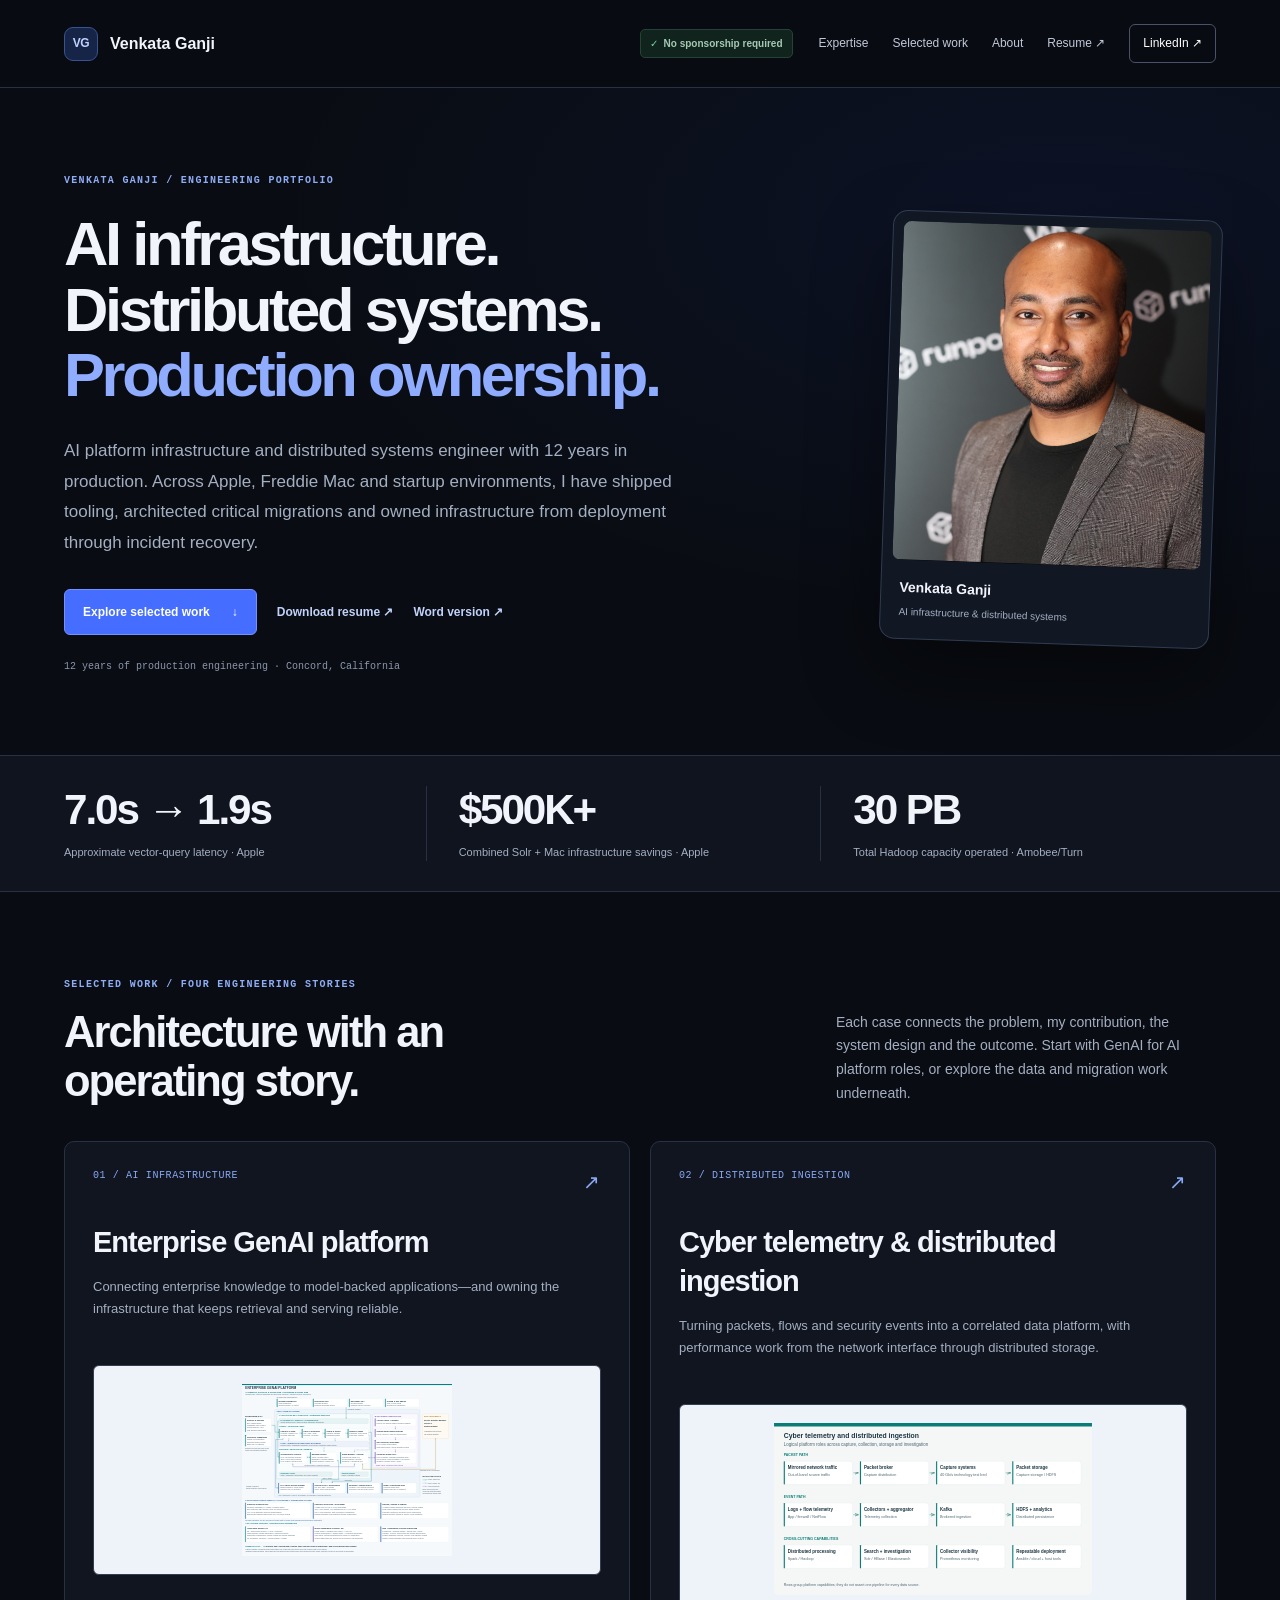
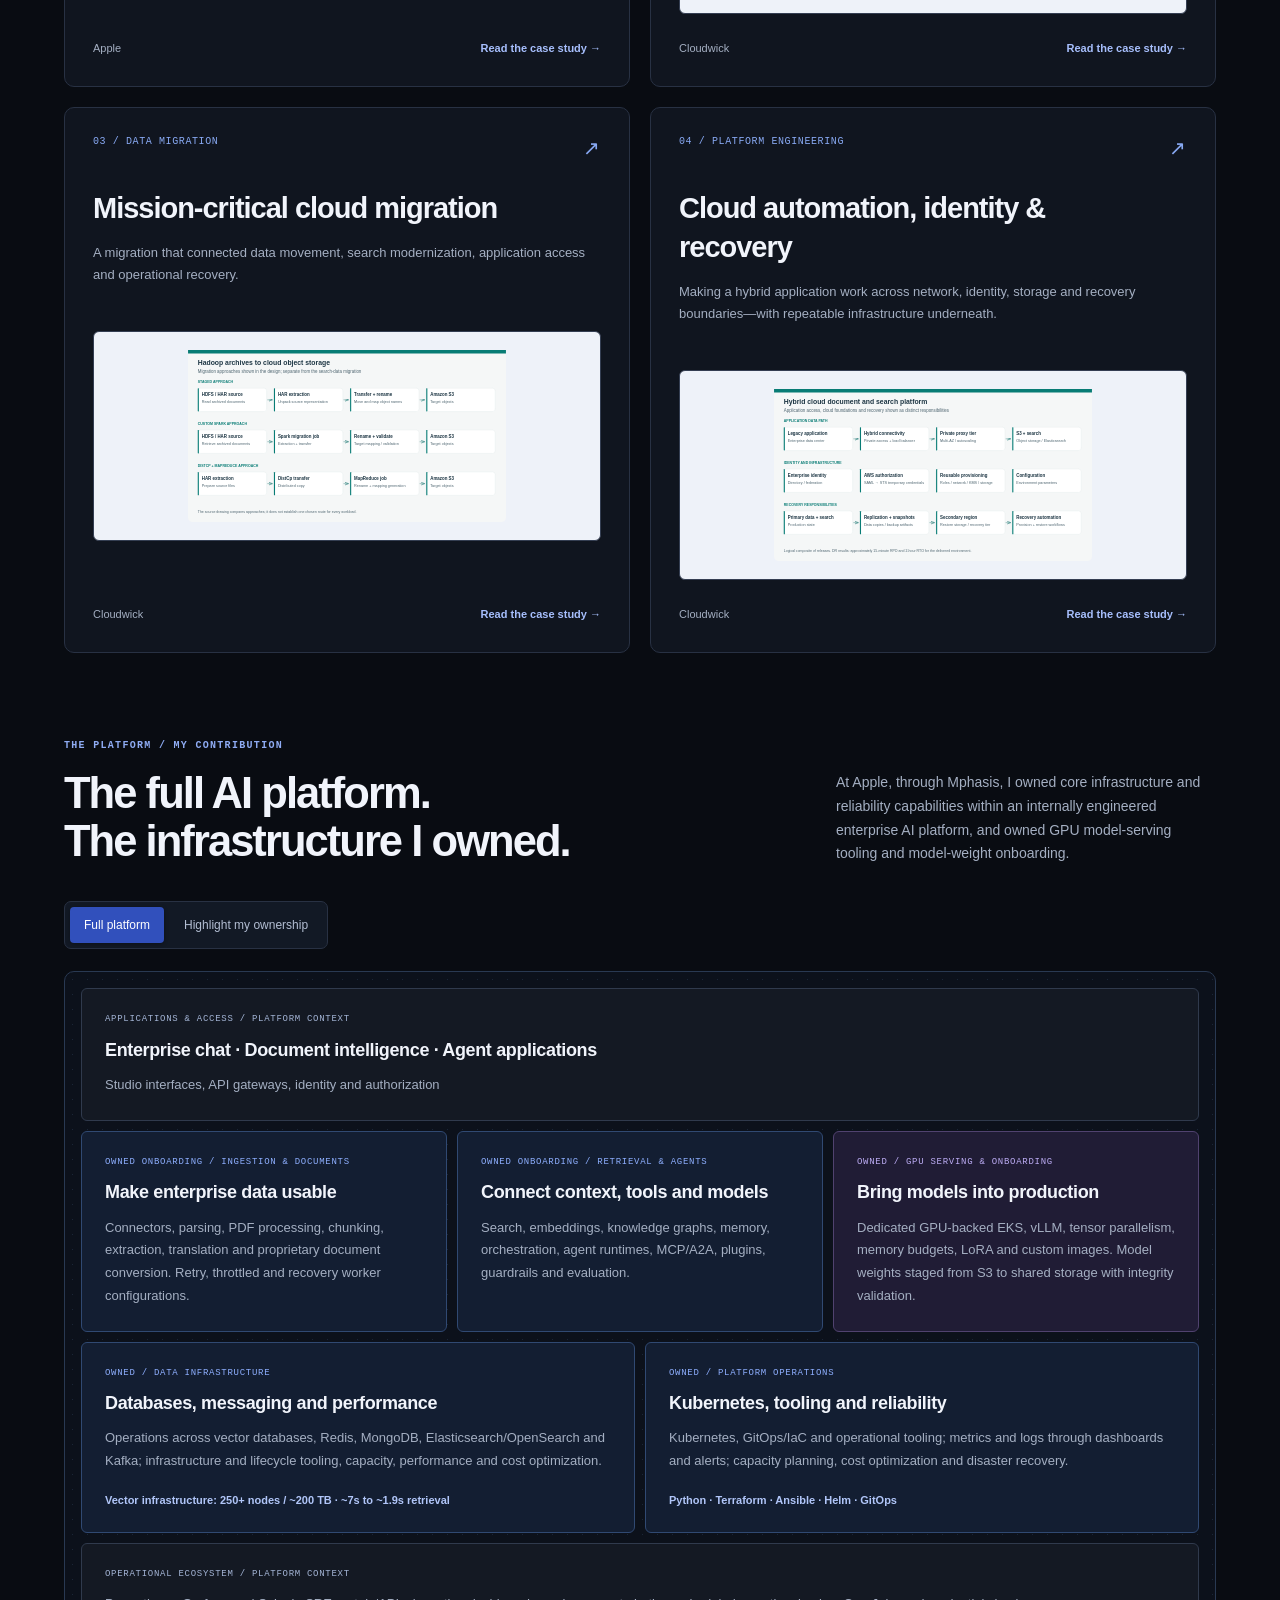
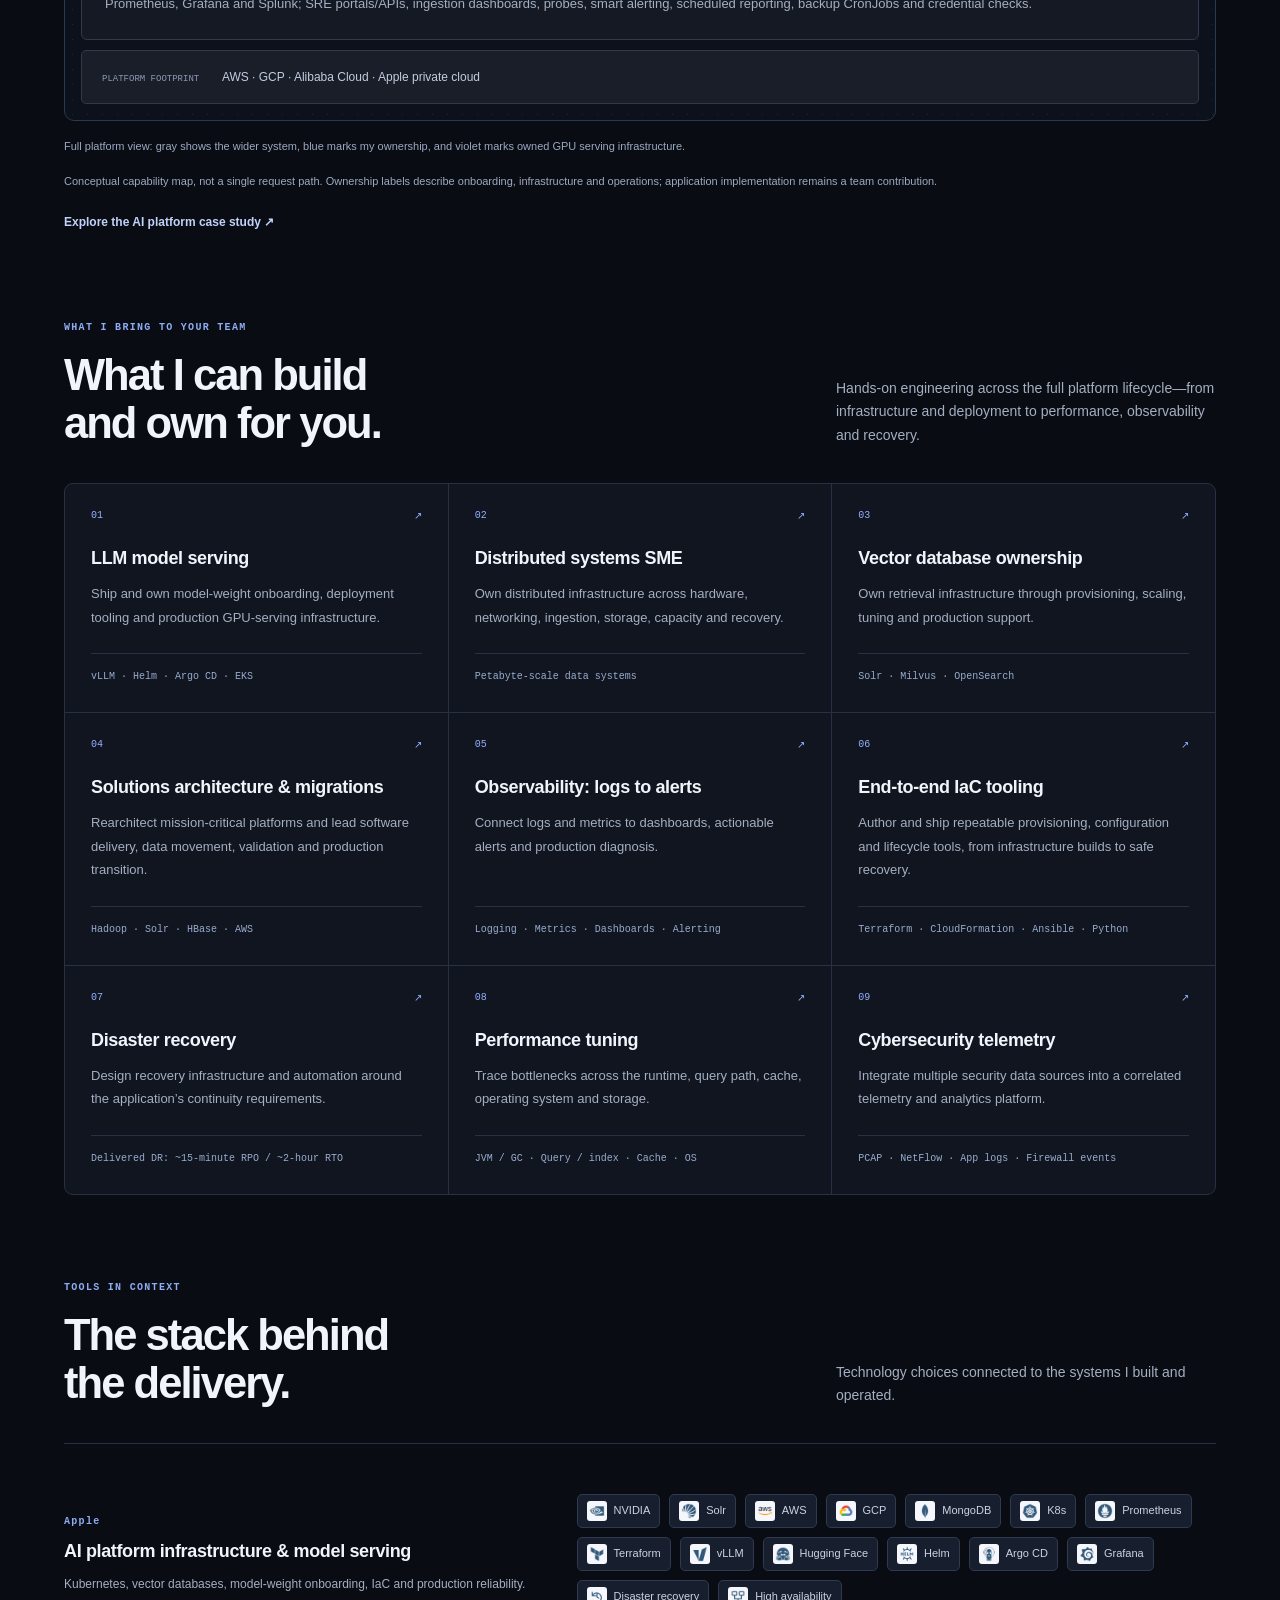
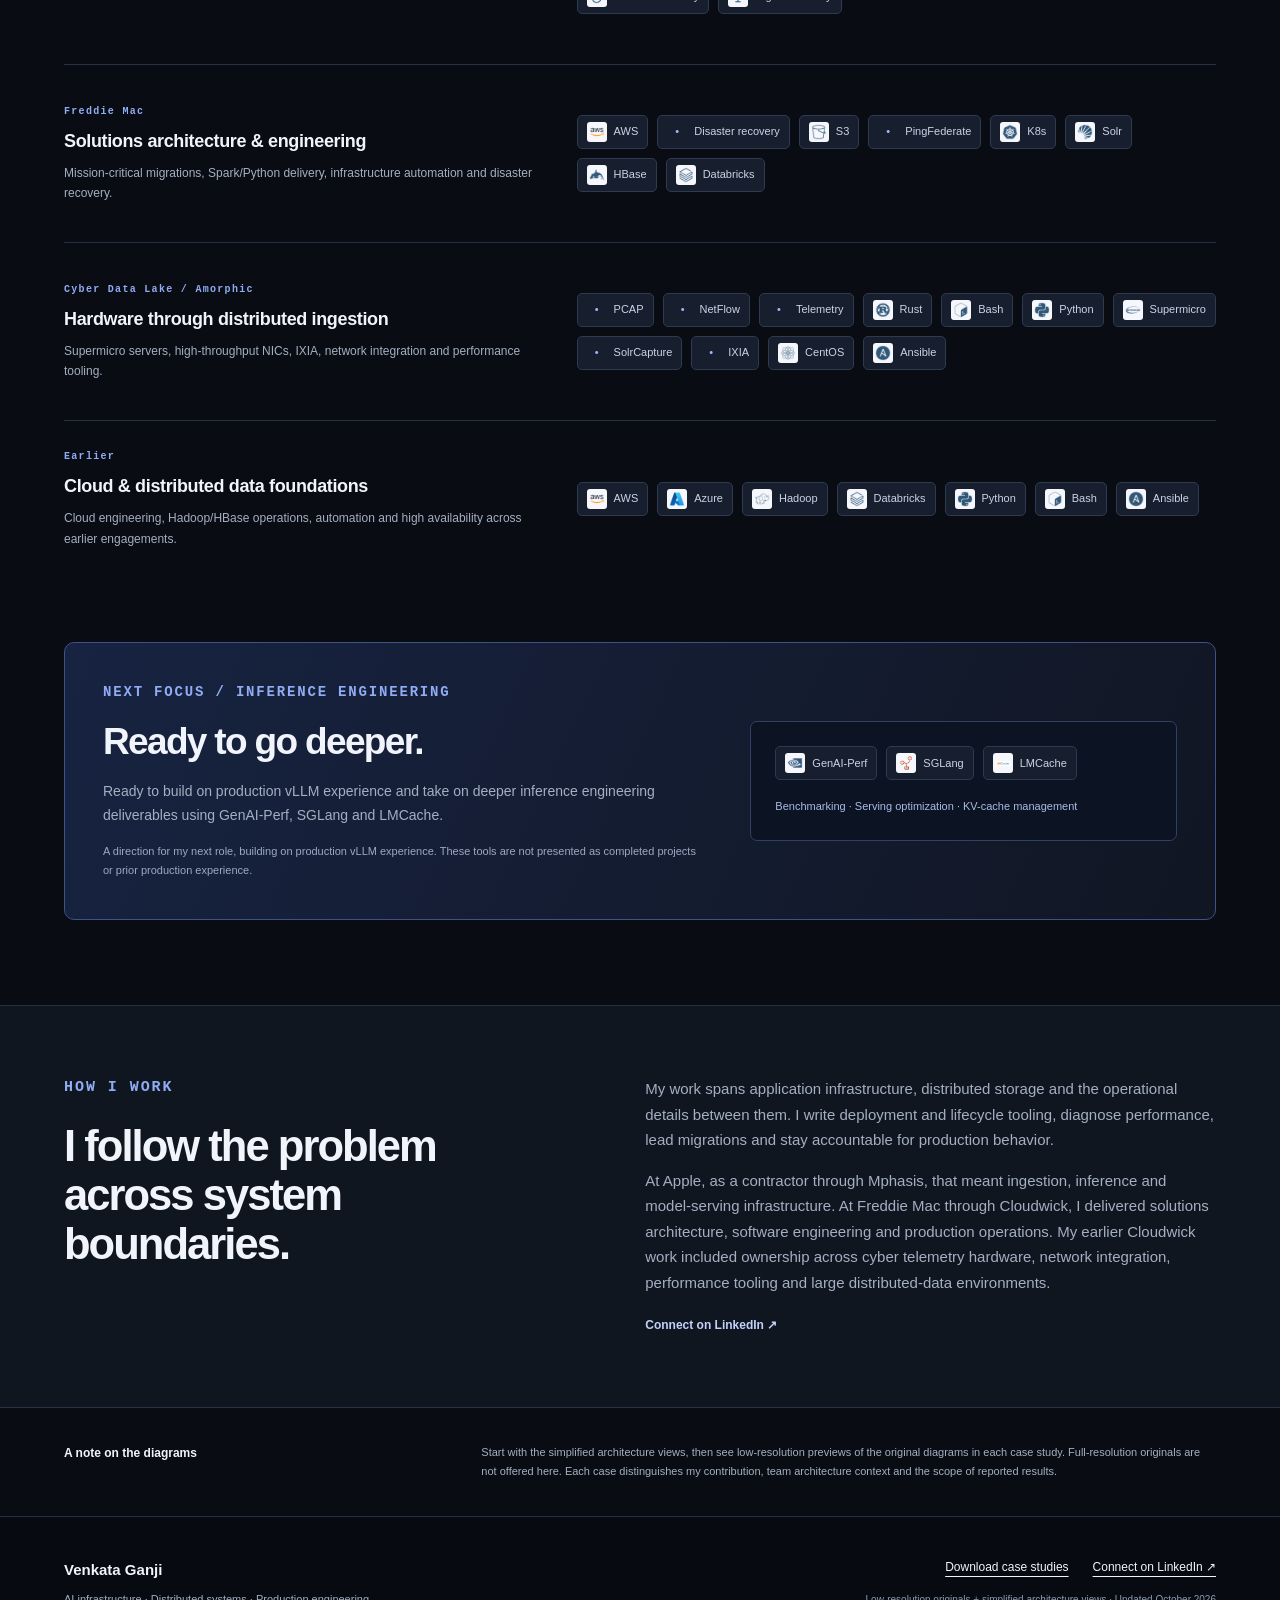
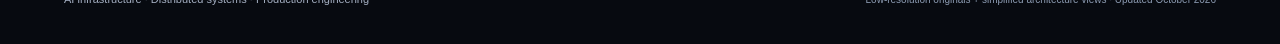
==== index.html @ f5d57d27 "Redesign portfolio with graphite AI infrastructure visual system" ====
<!doctype html><html lang="en"><head><meta charset="utf-8"><meta name="viewport" content="width=device-width, initial-scale=1"><title>AI Infrastructure &amp; Distributed Systems | Venkata Ganji</title><meta name="description" content="AI platform infrastructure and distributed systems engineer with 12 years in production. Across Apple, Freddie Mac and startup environments, I have shipped tooling, architected critical migrations and owned infrastructure from deployment through incident recovery."><meta name="theme-color" content="#090c12"><meta property="og:title" content="AI Infrastructure &amp; Distributed Systems"><meta property="og:description" content="AI platform infrastructure and distributed systems engineer with 12 years in production. Across Apple, Freddie Mac and startup environments, I have shipped tooling, architected critical migrations and owned infrastructure from deployment through incident recovery."><meta property="og:type" content="website"><link rel="canonical" href="https://offroadguy.github.io/"><link rel="icon" href="assets/favicon.svg" type="image/svg+xml"><link rel="stylesheet" href="assets/style.css?v=2.0.0"><script defer src="assets/site.js?v=2.0.0"></script></head><body><a class="skip" href="#main">Skip to content</a><header class="site-header"><a class="wordmark" href="index.html"><span class="monogram">VG</span> Venkata Ganji</a><div class="header-actions"><span class="sponsorship-badge"><span aria-hidden="true">✓</span> No sponsorship required</span><nav aria-label="Primary"><a href="index.html#expertise">Expertise</a><a href="index.html#work">Selected work</a><a href="index.html#about">About</a><a href="downloads/Venkata_Ganji_Resume.pdf">Resume <span aria-hidden="true">↗</span></a><a class="nav-contact" href="https://www.linkedin.com/in/venkata-sai-ganji-3a30a2a4/">LinkedIn ↗</a></nav></div></header><main id="main"><section class="hero"><div class="hero-copy"><p class="eyebrow">VENKATA GANJI / ENGINEERING PORTFOLIO</p><h1>AI infrastructure.<br>Distributed systems.<br><em>Production ownership.</em></h1><p class="hero-intro">AI platform infrastructure and distributed systems engineer with 12 years in production. Across Apple, Freddie Mac and startup environments, I have shipped tooling, architected critical migrations and owned infrastructure from deployment through incident recovery.</p><div class="actions"><a class="button" href="#work">Explore selected work <span>↓</span></a><a class="text-link" href="downloads/Venkata_Ganji_Resume.pdf">Download resume ↗</a><a class="text-link" href="downloads/Venkata_Ganji_Resume.docx">Word version ↗</a></div><p class="hero-foot">12 years of production engineering · Concord, California</p></div><figure class="hero-portrait"><div class="portrait-frame"><img src="assets/venkata-ganji.jpg" alt="Venkata Ganji" width="1200" height="1800" fetchpriority="high"></div><figcaption><strong>Venkata Ganji</strong><span>AI infrastructure &amp; distributed systems</span></figcaption></figure></section><section class="impact-strip" aria-label="Selected career outcomes"><div><strong>7.0s → 1.9s</strong><span>Approximate vector-query latency · Apple</span></div><div><strong>$500K+</strong><span>Combined Solr + Mac infrastructure savings · Apple</span></div><div><strong>30 PB</strong><span>Total Hadoop capacity operated · Amobee/Turn</span></div></section><section class="work-section" id="work"><div class="section-intro"><div><p class="eyebrow">SELECTED WORK / FOUR ENGINEERING STORIES</p><h2>Architecture with an<br>operating story.</h2></div><p>Each case connects the problem, my contribution, the system design and the outcome. Start with GenAI for AI platform roles, or explore the data and migration work underneath.</p></div><div class="case-grid"><a class="case-card teal" href="cases/genai.html"><div class="case-card-top"><span>01 / AI INFRASTRUCTURE</span><span aria-hidden="true">↗</span></div><h3>Enterprise GenAI platform</h3><p>Connecting enterprise knowledge to model-backed applications—and owning the infrastructure that keeps retrieval and serving reliable.</p><div class="case-card-visual"><img src="assets/diagrams/genai.svg" alt="" loading="lazy"></div><div class="case-card-bottom"><span>Apple</span><strong>Read the case study →</strong></div></a><a class="case-card blue" href="cases/cyber-data.html"><div class="case-card-top"><span>02 / DISTRIBUTED INGESTION</span><span aria-hidden="true">↗</span></div><h3>Cyber telemetry &amp; distributed ingestion</h3><p>Turning packets, flows and security events into a correlated data platform, with performance work from the network interface through distributed storage.</p><div class="case-card-visual"><img src="assets/diagrams/cyber-overview.svg" alt="" loading="lazy"></div><div class="case-card-bottom"><span>Cloudwick</span><strong>Read the case study →</strong></div></a><a class="case-card orange" href="cases/migration.html"><div class="case-card-top"><span>03 / DATA MIGRATION</span><span aria-hidden="true">↗</span></div><h3>Mission-critical cloud migration</h3><p>A migration that connected data movement, search modernization, application access and operational recovery.</p><div class="case-card-visual"><img src="assets/diagrams/migration.svg" alt="" loading="lazy"></div><div class="case-card-bottom"><span>Cloudwick</span><strong>Read the case study →</strong></div></a><a class="case-card purple" href="cases/cloud-foundations.html"><div class="case-card-top"><span>04 / PLATFORM ENGINEERING</span><span aria-hidden="true">↗</span></div><h3>Cloud automation, identity &amp; recovery</h3><p>Making a hybrid application work across network, identity, storage and recovery boundaries—with repeatable infrastructure underneath.</p><div class="case-card-visual"><img src="assets/diagrams/cloud-overview.svg" alt="" loading="lazy"></div><div class="case-card-bottom"><span>Cloudwick</span><strong>Read the case study →</strong></div></a></div></section><section class="platform-section" id="platform" aria-labelledby="platform-title">
<div class="section-intro"><div><p class="eyebrow">THE PLATFORM / MY CONTRIBUTION</p><h2 id="platform-title">The full AI platform.<br>The infrastructure I owned.</h2></div><p>At Apple, through Mphasis, I owned core infrastructure and reliability capabilities within an internally engineered enterprise AI platform, and owned GPU model-serving tooling and model-weight onboarding.</p></div>
<div class="platform-controls" role="group" aria-label="Platform map view"><button type="button" data-platform-view="all" aria-pressed="true">Full platform</button><button type="button" data-platform-view="ownership" aria-pressed="false">Highlight my ownership</button></div>
<div class="platform-canvas" id="platform-map">
<div class="platform-layer platform-context"><span class="platform-label">APPLICATIONS &amp; ACCESS / PLATFORM CONTEXT</span><h3>Enterprise chat · Document intelligence · Agent applications</h3><p>Studio interfaces, API gateways, identity and authorization</p></div>
<div class="platform-service-grid">
<div class="platform-layer platform-owned"><span class="platform-label">OWNED ONBOARDING / INGESTION &amp; DOCUMENTS</span><h3>Make enterprise data usable</h3><p>Connectors, parsing, PDF processing, chunking, extraction, translation and proprietary document conversion. Retry, throttled and recovery worker configurations.</p></div>
<div class="platform-layer platform-owned"><span class="platform-label">OWNED ONBOARDING / RETRIEVAL &amp; AGENTS</span><h3>Connect context, tools and models</h3><p>Search, embeddings, knowledge graphs, memory, orchestration, agent runtimes, MCP/A2A, plugins, guardrails and evaluation.</p></div>
<div class="platform-layer platform-shared"><span class="platform-label">OWNED / GPU SERVING &amp; ONBOARDING</span><h3>Bring models into production</h3><p>Dedicated GPU-backed EKS, vLLM, tensor parallelism, memory budgets, LoRA and custom images. Model weights staged from S3 to shared storage with integrity validation.</p></div>
</div>
<div class="platform-owned-grid">
<div class="platform-layer platform-owned"><span class="platform-label">OWNED / DATA INFRASTRUCTURE</span><h3>Databases, messaging and performance</h3><p>Operations across vector databases, Redis, MongoDB, Elasticsearch/OpenSearch and Kafka; infrastructure and lifecycle tooling, capacity, performance and cost optimization.</p><strong>Vector infrastructure: 250+ nodes / ~200 TB · ~7s to ~1.9s retrieval</strong></div>
<div class="platform-layer platform-owned"><span class="platform-label">OWNED / PLATFORM OPERATIONS</span><h3>Kubernetes, tooling and reliability</h3><p>Kubernetes, GitOps/IaC and operational tooling; metrics and logs through dashboards and alerts; capacity planning, cost optimization and disaster recovery.</p><strong>Python · Terraform · Ansible · Helm · GitOps</strong></div>
</div>
<div class="platform-layer platform-context"><span class="platform-label">OPERATIONAL ECOSYSTEM / PLATFORM CONTEXT</span><p>Prometheus, Grafana and Splunk; SRE portals/APIs, ingestion dashboards, probes, smart alerting, scheduled reporting, backup CronJobs and credential checks.</p></div>
<div class="platform-clouds"><span>PLATFORM FOOTPRINT</span> AWS · GCP · Alibaba Cloud · Apple private cloud</div>
</div>
<p class="platform-view-note" aria-live="polite">Full platform view: gray shows the wider system, blue marks my ownership, and violet marks owned GPU serving infrastructure.</p>
<p class="platform-scope">Conceptual capability map, not a single request path. Ownership labels describe onboarding, infrastructure and operations; application implementation remains a team contribution.</p>
<a class="text-link" href="cases/genai.html">Explore the AI platform case study ↗</a>
</section><section class="capabilities-section" id="expertise"><div class="section-intro"><div><p class="eyebrow">WHAT I BRING TO YOUR TEAM</p><h2>What I can build<br>and own for you.</h2></div><p>Hands-on engineering across the full platform lifecycle—from infrastructure and deployment to performance, observability and recovery.</p></div><div class="capabilities-grid"><a class="capability-card" href="cases/genai.html"><div class="capability-top"><span>01</span><span aria-hidden="true">↗</span></div><h3>LLM model serving</h3><p>Ship and own model-weight onboarding, deployment tooling and production GPU-serving infrastructure.</p><small>vLLM · Helm · Argo CD · EKS</small></a><a class="capability-card" href="cases/cyber-data.html"><div class="capability-top"><span>02</span><span aria-hidden="true">↗</span></div><h3>Distributed systems SME</h3><p>Own distributed infrastructure across hardware, networking, ingestion, storage, capacity and recovery.</p><small>Petabyte-scale data systems</small></a><a class="capability-card" href="cases/genai.html"><div class="capability-top"><span>03</span><span aria-hidden="true">↗</span></div><h3>Vector database ownership</h3><p>Own retrieval infrastructure through provisioning, scaling, tuning and production support.</p><small>Solr · Milvus · OpenSearch</small></a><a class="capability-card" href="cases/migration.html"><div class="capability-top"><span>04</span><span aria-hidden="true">↗</span></div><h3>Solutions architecture &amp; migrations</h3><p>Rearchitect mission-critical platforms and lead software delivery, data movement, validation and production transition.</p><small>Hadoop · Solr · HBase · AWS</small></a><a class="capability-card" href="cases/genai.html"><div class="capability-top"><span>05</span><span aria-hidden="true">↗</span></div><h3>Observability: logs to alerts</h3><p>Connect logs and metrics to dashboards, actionable alerts and production diagnosis.</p><small>Logging · Metrics · Dashboards · Alerting</small></a><a class="capability-card" href="cases/cloud-foundations.html"><div class="capability-top"><span>06</span><span aria-hidden="true">↗</span></div><h3>End-to-end IaC tooling</h3><p>Author and ship repeatable provisioning, configuration and lifecycle tools, from infrastructure builds to safe recovery.</p><small>Terraform · CloudFormation · Ansible · Python</small></a><a class="capability-card" href="cases/cloud-foundations.html"><div class="capability-top"><span>07</span><span aria-hidden="true">↗</span></div><h3>Disaster recovery</h3><p>Design recovery infrastructure and automation around the application’s continuity requirements.</p><small>Delivered DR: ~15-minute RPO / ~2-hour RTO</small></a><a class="capability-card" href="cases/genai.html"><div class="capability-top"><span>08</span><span aria-hidden="true">↗</span></div><h3>Performance tuning</h3><p>Trace bottlenecks across the runtime, query path, cache, operating system and storage.</p><small>JVM / GC · Query / index · Cache · OS</small></a><a class="capability-card" href="cases/cyber-data.html"><div class="capability-top"><span>09</span><span aria-hidden="true">↗</span></div><h3>Cybersecurity telemetry</h3><p>Integrate multiple security data sources into a correlated telemetry and analytics platform.</p><small>PCAP · NetFlow · App logs · Firewall events</small></a></div></section><section class="technology-section" id="technology"><div class="section-intro"><div><p class="eyebrow">TOOLS IN CONTEXT</p><h2>The stack behind<br>the delivery.</h2></div><p>Technology choices connected to the systems I built and operated.</p></div><article class="technology-row"><div><p class="eyebrow">Apple</p><h3>AI platform infrastructure &amp; model serving</h3><p>Kubernetes, vector databases, model-weight onboarding, IaC and production reliability.</p></div><ul class="technology-strip" aria-label="Apple tools and capabilities"><li><img src="assets/technologies/nvidia.png" width="20" height="20" alt="" loading="lazy"><span>NVIDIA</span></li><li><img src="assets/technologies/solr.png" width="20" height="20" alt="" loading="lazy"><span>Solr</span></li><li><img src="assets/technologies/aws.png" width="20" height="20" alt="" loading="lazy"><span>AWS</span></li><li><img src="assets/technologies/gcp.png" width="20" height="20" alt="" loading="lazy"><span>GCP</span></li><li><img src="assets/technologies/mongodb.png" width="20" height="20" alt="" loading="lazy"><span>MongoDB</span></li><li><img src="assets/technologies/kubernetes.png" width="20" height="20" alt="" loading="lazy"><span>K8s</span></li><li><img src="assets/technologies/prometheus.png" width="20" height="20" alt="" loading="lazy"><span>Prometheus</span></li><li><img src="assets/technologies/terraform.png" width="20" height="20" alt="" loading="lazy"><span>Terraform</span></li><li><img src="assets/technologies/vllm.png" width="20" height="20" alt="" loading="lazy"><span>vLLM</span></li><li><img src="assets/technologies/huggingface.png" width="20" height="20" alt="" loading="lazy"><span>Hugging Face</span></li><li><img src="assets/technologies/helm.png" width="20" height="20" alt="" loading="lazy"><span>Helm</span></li><li><img src="assets/technologies/argo.png" width="20" height="20" alt="" loading="lazy"><span>Argo CD</span></li><li><img src="assets/technologies/grafana.png" width="20" height="20" alt="" loading="lazy"><span>Grafana</span></li><li><img src="assets/technologies/dr.png" width="20" height="20" alt="" loading="lazy"><span>Disaster recovery</span></li><li><img src="assets/technologies/ha.png" width="20" height="20" alt="" loading="lazy"><span>High availability</span></li></ul></article><article class="technology-row"><div><p class="eyebrow">Freddie Mac</p><h3>Solutions architecture &amp; engineering</h3><p>Mission-critical migrations, Spark/Python delivery, infrastructure automation and disaster recovery.</p></div><ul class="technology-strip" aria-label="Freddie Mac tools and capabilities"><li><img src="assets/technologies/aws.png" width="20" height="20" alt="" loading="lazy"><span>AWS</span></li><li><span class="technology-symbol" aria-hidden="true">•</span><span>Disaster recovery</span></li><li><img src="assets/technologies/s3.png" width="20" height="20" alt="" loading="lazy"><span>S3</span></li><li><span class="technology-symbol" aria-hidden="true">•</span><span>PingFederate</span></li><li><img src="assets/technologies/kubernetes.png" width="20" height="20" alt="" loading="lazy"><span>K8s</span></li><li><img src="assets/technologies/solr.png" width="20" height="20" alt="" loading="lazy"><span>Solr</span></li><li><img src="assets/technologies/hbase.png" width="20" height="20" alt="" loading="lazy"><span>HBase</span></li><li><img src="assets/technologies/databricks.png" width="20" height="20" alt="" loading="lazy"><span>Databricks</span></li></ul></article><article class="technology-row"><div><p class="eyebrow">Cyber Data Lake / Amorphic</p><h3>Hardware through distributed ingestion</h3><p>Supermicro servers, high-throughput NICs, IXIA, network integration and performance tooling.</p></div><ul class="technology-strip" aria-label="Cyber Data Lake / Amorphic tools and capabilities"><li><span class="technology-symbol" aria-hidden="true">•</span><span>PCAP</span></li><li><span class="technology-symbol" aria-hidden="true">•</span><span>NetFlow</span></li><li><span class="technology-symbol" aria-hidden="true">•</span><span>Telemetry</span></li><li><img src="assets/technologies/rust.png" width="20" height="20" alt="" loading="lazy"><span>Rust</span></li><li><img src="assets/technologies/bash.png" width="20" height="20" alt="" loading="lazy"><span>Bash</span></li><li><img src="assets/technologies/python.png" width="20" height="20" alt="" loading="lazy"><span>Python</span></li><li><img src="assets/technologies/supermicro.png" width="20" height="20" alt="" loading="lazy"><span>Supermicro</span></li><li><span class="technology-symbol" aria-hidden="true">•</span><span>SolrCapture</span></li><li><span class="technology-symbol" aria-hidden="true">•</span><span>IXIA</span></li><li><img src="assets/technologies/centos.png" width="20" height="20" alt="" loading="lazy"><span>CentOS</span></li><li><img src="assets/technologies/ansible.png" width="20" height="20" alt="" loading="lazy"><span>Ansible</span></li></ul></article><article class="technology-row"><div><p class="eyebrow">Earlier</p><h3>Cloud &amp; distributed data foundations</h3><p>Cloud engineering, Hadoop/HBase operations, automation and high availability across earlier engagements.</p></div><ul class="technology-strip" aria-label="Earlier tools and capabilities"><li><img src="assets/technologies/aws.png" width="20" height="20" alt="" loading="lazy"><span>AWS</span></li><li><img src="assets/technologies/azure.png" width="20" height="20" alt="" loading="lazy"><span>Azure</span></li><li><img src="assets/technologies/hadoop.png" width="20" height="20" alt="" loading="lazy"><span>Hadoop</span></li><li><img src="assets/technologies/databricks.png" width="20" height="20" alt="" loading="lazy"><span>Databricks</span></li><li><img src="assets/technologies/python.png" width="20" height="20" alt="" loading="lazy"><span>Python</span></li><li><img src="assets/technologies/bash.png" width="20" height="20" alt="" loading="lazy"><span>Bash</span></li><li><img src="assets/technologies/ansible.png" width="20" height="20" alt="" loading="lazy"><span>Ansible</span></li></ul></article></section><section class="inference-focus" aria-labelledby="inference-focus-title"><div><p class="eyebrow">NEXT FOCUS / INFERENCE ENGINEERING</p><h2 id="inference-focus-title">Ready to go deeper.</h2><p>Ready to build on production vLLM experience and take on deeper inference engineering deliverables using GenAI-Perf, SGLang and LMCache.</p><p class="focus-scope">A direction for my next role, building on production vLLM experience. These tools are not presented as completed projects or prior production experience.</p></div><div class="focus-tools"><ul class="technology-strip" aria-label="Next focus tools and capabilities"><li><img src="assets/technologies/nvidia.png" width="20" height="20" alt="" loading="lazy"><span>GenAI-Perf</span></li><li><img src="assets/technologies/sglang.png" width="20" height="20" alt="" loading="lazy"><span>SGLang</span></li><li><img src="assets/technologies/lmcache.png" width="20" height="20" alt="" loading="lazy"><span>LMCache</span></li></ul><p>Benchmarking · Serving optimization · KV-cache management</p></div></section><section class="about-section" id="about"><div><p class="eyebrow">HOW I WORK</p><h2>I follow the problem<br>across system boundaries.</h2></div><div><p>My work spans application infrastructure, distributed storage and the operational details between them. I write deployment and lifecycle tooling, diagnose performance, lead migrations and stay accountable for production behavior.</p><p>At Apple, as a contractor through Mphasis, that meant ingestion, inference and model-serving infrastructure. At Freddie Mac through Cloudwick, I delivered solutions architecture, software engineering and production operations. My earlier Cloudwick work included ownership across cyber telemetry hardware, network integration, performance tooling and large distributed-data environments.</p><a class="text-link" href="https://www.linkedin.com/in/venkata-sai-ganji-3a30a2a4/">Connect on LinkedIn ↗</a></div></section><section class="reading-note"><strong>A note on the diagrams</strong><p>Start with the simplified architecture views, then see low-resolution previews of the original diagrams in each case study. Full-resolution originals are not offered here. Each case distinguishes my contribution, team architecture context and the scope of reported results.</p></section></main><footer><div><strong>Venkata Ganji</strong><p>AI infrastructure · Distributed systems · Production engineering</p></div><div><a href="downloads/Venkata_Ganji_Case_Studies.pdf">Download case studies</a><a href="https://www.linkedin.com/in/venkata-sai-ganji-3a30a2a4/">Connect on LinkedIn ↗</a><small>Low-resolution originals + simplified architecture views · Updated October 2026</small></div></footer><dialog id="diagram-dialog" aria-labelledby="dialog-title"><div class="dialog-toolbar"><strong id="dialog-title">Architecture diagram</strong><div><button id="zoom-out" type="button" aria-label="Zoom out">−</button><button id="zoom-in" type="button" aria-label="Zoom in">+</button><button id="close-dialog" type="button">Close ✕</button></div></div><div class="diagram-stage"><img id="dialog-image" alt=""></div></dialog></body></html>
---- assets/style.css ----
:root{--ink:#f1f4fb;--muted:#a4afc2;--paper:#090c12;--surface:#10151f;--raised:#161d2a;--line:#283143;--teal:#81a9ff;--blue:#456dff;--serif:Inter,-apple-system,BlinkMacSystemFont,'Segoe UI',Arial,sans-serif;color-scheme:dark}
*{box-sizing:border-box}html{scroll-behavior:smooth;scroll-padding-top:110px}body{margin:0;background:var(--paper);color:var(--ink);font:16px/1.7 var(--serif);-webkit-font-smoothing:antialiased}a{color:inherit;text-underline-offset:5px}button{font:inherit;cursor:pointer}a,button,summary{-webkit-tap-highlight-color:transparent}button:focus-visible,a:focus-visible,summary:focus-visible{outline:3px solid #91b5ff;outline-offset:5px}img{display:block;max-width:100%}h1,h2,h3,p{margin-top:0}h1,h2,h3{line-height:1.12;letter-spacing:-.045em}h1,h2{font-weight:600}h1{font-size:clamp(44px,5.5vw,80px)}h2{font-size:clamp(31px,3.4vw,49px)}h3{font-size:20px;letter-spacing:-.02em;line-height:1.35}p{color:var(--muted)}::selection{background:#456dff;color:white}.skip{position:absolute;top:-80px;left:20px;z-index:100;background:white;color:#111;padding:10px}.skip:focus{top:10px}
.site-header{min-height:88px;padding:18px max(5%,calc((100vw - 1320px)/2));display:flex;justify-content:space-between;align-items:center;gap:28px;border-bottom:1px solid var(--line);background:#090c12ed;position:sticky;top:0;z-index:10;backdrop-filter:blur(18px)}.wordmark{display:flex;align-items:center;gap:12px;text-decoration:none;font-size:16px;font-weight:650;white-space:nowrap}.monogram{display:grid;place-items:center;width:34px;height:34px;background:#162448;border:1px solid #385390;border-radius:9px;font-size:12px;letter-spacing:-.04em;color:#bfd1ff}.header-actions{display:flex;align-items:center;gap:26px}nav{display:flex;gap:24px;align-items:center;font-size:12px}nav a{text-decoration:none;color:#c1c9d8}nav a:hover{color:white}.nav-contact{border:1px solid #495268;border-radius:6px;padding:8px 13px;color:white}.sponsorship-badge{display:inline-flex;align-items:center;gap:6px;white-space:nowrap;color:#a5c8b5;background:#11231d;border:1px solid #254235;border-radius:5px;padding:5px 9px;font-size:10px;font-weight:550}.sponsorship-badge span{color:#70d5a2}
.hero{max-width:1440px;margin:auto;display:grid;grid-template-columns:1.55fr .75fr;gap:70px;align-items:center;padding:85px 5% 70px;position:relative}.hero:before{content:'';position:absolute;inset:0;z-index:-1;background:radial-gradient(ellipse at 83% 20%,#345bff16,transparent 55%)}.eyebrow{color:#8facf4;font:10px/1.6 ui-monospace,SFMono-Regular,Consolas,monospace;font-weight:600;letter-spacing:.13em;margin-bottom:22px}.hero h1{font-size:clamp(42px,4.8vw,70px);line-height:1.07;letter-spacing:-.055em;margin-bottom:28px}.hero h1 em{font-style:normal;color:#8facff}.hero-intro{font-size:17px;line-height:1.8;max-width:620px}.actions{display:flex;flex-wrap:wrap;align-items:center;gap:20px;margin:30px 0 20px}.button{display:inline-flex;align-items:center;gap:22px;padding:12px 18px;background:var(--blue);border:1px solid #7391ff;border-radius:6px;text-decoration:none;font-size:12px;font-weight:650;color:white;transition:background .18s,transform .18s}.button:hover{background:#5c7eff;transform:translateY(-2px)}.text-link{font-size:12px;font-weight:600;text-decoration:none;color:#c1d1fa}.text-link:hover{color:white;text-decoration:underline}.hero-foot{font:10px/1.6 ui-monospace,SFMono-Regular,monospace;color:#8b97ad;margin-top:24px}.hero-portrait{margin:0;justify-self:end;max-width:330px;width:100%;padding:10px;background:#111824;border:1px solid #303c52;border-radius:15px;transform:rotate(2deg);box-shadow:0 30px 75px #0006}.portrait-frame{aspect-ratio:4/4.4;overflow:hidden;border-radius:8px;background:#10141c}.portrait-frame img{width:100%;height:100%;object-fit:cover;object-position:center}.hero-portrait figcaption{padding:16px 8px 8px;display:flex;flex-direction:column;gap:3px}.hero-portrait strong{font-size:14px;font-weight:650}.hero-portrait figcaption span{font-size:10px;color:var(--muted)}
.impact-strip,.case-metrics{display:grid;grid-template-columns:repeat(3,minmax(0,1fr));border-block:1px solid var(--line);background:#0f141e;padding:30px 5%;gap:32px}.impact-strip>div,.case-metrics>div{display:flex;flex-direction:column;gap:8px;border-right:1px solid var(--line);padding-right:25px}.impact-strip>div:last-child,.case-metrics>div:last-child{border:0}.impact-strip strong,.case-metrics strong{font-size:clamp(27px,3.3vw,45px);letter-spacing:-.05em;font-weight:600;line-height:1.15}.impact-strip span,.case-metrics span{font-size:11px;color:var(--muted);max-width:280px}
.work-section,.platform-section,.capabilities-section,.technology-section{max-width:1440px;margin:auto;padding:85px 5% 0}.section-intro{display:flex;justify-content:space-between;align-items:flex-end;gap:45px;margin-bottom:35px}.section-intro h2{margin-bottom:0}.section-intro>p{max-width:380px;font-size:14px;margin:0}.section-intro .eyebrow{margin-bottom:15px}.case-grid{display:grid;grid-template-columns:repeat(2,minmax(0,1fr));gap:20px}.case-card{display:flex;flex-direction:column;position:relative;border:1px solid var(--line);border-radius:10px;overflow:hidden;background:var(--surface);padding:28px;text-decoration:none;transition:border-color .2s,transform .2s,background .2s}.case-card:hover{border-color:#627abb;transform:translateY(-4px);background:#131b29}.case-card-top{display:flex;justify-content:space-between;color:#88a9f3;font:10px ui-monospace,monospace;letter-spacing:.06em;margin-bottom:28px}.case-card-top span:last-child{font-size:20px}.case-card h3{font-size:29px;max-width:480px;font-weight:550;margin-bottom:14px;letter-spacing:-.035em}.case-card>p{font-size:13px;min-height:67px;margin-bottom:22px}.case-card-visual{height:210px;display:flex;align-items:center;justify-content:center;border:1px solid #343e52;border-radius:6px;background:#eef2f9;padding:18px;overflow:hidden;margin-bottom:25px}.case-card-visual img{max-height:100%;width:100%;object-fit:contain}.case-card-bottom{display:flex;justify-content:space-between;align-items:center;gap:15px;margin-top:auto;font-size:11px}.case-card-bottom>span{color:var(--muted)}.case-card-bottom strong{font-weight:550;color:#a7bffd}
.platform-controls{display:flex;gap:6px;padding:5px;background:#121925;border:1px solid var(--line);border-radius:7px;width:fit-content;margin-bottom:22px}.platform-controls button{background:transparent;border:0;color:#b3bed3;border-radius:4px;padding:8px 14px;font-size:12px}.platform-controls button[aria-pressed=true]{background:#3150bc;color:white;box-shadow:0 1px 4px #0005}.platform-canvas{display:grid;gap:10px;padding:16px;border:1px solid #293952;border-radius:10px;background-color:#0c111b;background-image:radial-gradient(#36476660 .75px,transparent .75px);background-size:15px 15px}.platform-layer{padding:23px;border:1px solid #303a4d;border-radius:6px;background:#141b27;transition:border-color .2s,background .2s,box-shadow .2s}.platform-label{display:block;font:9px/1.6 ui-monospace,monospace;letter-spacing:.08em;color:#a4b5d6;margin-bottom:11px}.platform-layer h3{font-size:18px;margin-bottom:12px}.platform-layer p{font-size:13px;line-height:1.75;margin:0}.platform-layer strong{display:block;font-size:11px;margin-top:18px;color:#b1c6f9;font-weight:550}.platform-service-grid{display:grid;grid-template-columns:repeat(3,minmax(0,1fr));gap:10px}.platform-owned-grid{display:grid;grid-template-columns:repeat(2,minmax(0,1fr));gap:10px}.platform-owned{background:#131e32;border-color:#304972}.platform-shared{background:#201c35;border-color:#50426f}.platform-owned .platform-label{color:#8eafff}.platform-shared .platform-label{color:#bcacf4}.platform-context{background:#141923}.platform-clouds{padding:16px 20px;font-size:12px;background:#191e29;border:1px solid #30384a;border-radius:5px;color:#c2cce0}.platform-clouds span{font:9px ui-monospace,monospace;color:#8c9bb6;margin-right:20px}.platform-view-note,.platform-scope{font-size:11px;color:#9caac1;margin:16px 0 8px}.platform-scope{margin-bottom:17px;max-width:1000px}.focus-ownership .platform-owned{background:#1c2d51;border-color:#719aff;box-shadow:inset 3px 0 #719aff}.focus-ownership .platform-shared{background:#2b2247;border-color:#b095f3;box-shadow:inset 3px 0 #b095f3}.focus-ownership .platform-context{opacity:.7}.platform-section.revealing .platform-layer{animation:reveal .45s ease-out both}@keyframes reveal{from{opacity:.7;transform:translateY(6px)}to{opacity:1;transform:none}}
.capabilities-grid{display:grid;grid-template-columns:repeat(3,minmax(0,1fr));gap:1px;border:1px solid var(--line);border-radius:9px;overflow:hidden;background:var(--line)}.capability-card{display:flex;flex-direction:column;padding:26px;background:var(--surface);text-decoration:none;transition:background .2s}.capability-card:hover{background:#192338}.capability-top{display:flex;justify-content:space-between;font:10px ui-monospace,monospace;color:#92b0ff;margin-bottom:24px}.capability-card h3{font-size:18px;margin-bottom:12px}.capability-card p{font-size:13px;line-height:1.8;margin-bottom:24px}.capability-card small{font:10px/1.8 ui-monospace,monospace;margin-top:auto;color:#98accf;padding-top:14px;border-top:1px solid var(--line)}
.technology-row{display:grid;grid-template-columns:.85fr 1.15fr;gap:40px;padding:28px 0;border-top:1px solid var(--line);align-items:center}.technology-row .eyebrow{margin-bottom:9px}.technology-row h3{font-size:18px;margin-bottom:10px}.technology-row p:last-child{font-size:12px;margin:0}.technology-strip{list-style:none;padding:0;margin:22px 0;display:flex;flex-wrap:wrap;gap:9px}.technology-strip li{display:inline-flex;align-items:center;gap:7px;white-space:nowrap;padding:6px 9px;background:#171f2e;border:1px solid #2f3a50;border-radius:5px;color:#cad3e5;font-size:11px;line-height:1.4}.technology-strip img{width:20px;height:20px;object-fit:contain;background:#f5f7fc;border-radius:3px;padding:2px}.technology-symbol{width:20px;text-align:center;color:#9ab9ff}.inference-focus{max-width:1296px;margin:65px auto 0;padding:38px;border:1px solid #3e5289;border-radius:10px;background:linear-gradient(115deg,#172341,#111623);display:grid;grid-template-columns:1.4fr 1fr;gap:50px;align-items:center}.inference-focus h2{font-size:37px;margin-bottom:18px}.inference-focus p{font-size:14px}.inference-focus .eyebrow{margin-bottom:17px}.inference-focus .focus-scope{font-size:11px;line-height:1.8;margin:0;color:#9ca9c2}.focus-tools{padding:24px;background:#0c1322;border:1px solid #304164;border-radius:7px}.focus-tools .technology-strip{margin:0 0 17px}.focus-tools>p{font-size:11px;margin:0;color:#a8bce6}
.about-section{display:grid;grid-template-columns:1fr 1.15fr;gap:85px;margin-top:85px;padding:70px 5%;border-block:1px solid var(--line);background:#101620}.about-section p{font-size:15px}.reading-note{display:grid;grid-template-columns:1fr 2fr;gap:50px;max-width:1440px;margin:auto;padding:35px 5%}.reading-note strong{font-size:12px}.reading-note p{font-size:11px;margin:0}footer{display:flex;justify-content:space-between;gap:40px;padding:40px 5%;border-top:1px solid var(--line);background:#070a10;font-size:12px}footer strong{font-size:15px}footer p{font-size:11px;margin:8px 0 0}footer>div:last-child{display:flex;flex-wrap:wrap;justify-content:flex-end;gap:12px 24px;max-width:460px}footer small{width:100%;text-align:right;color:#8b9ab1;font-size:10px}
.case-hero{padding:45px 5% 45px;max-width:1330px;margin:auto}.back-link{display:inline-block;font-size:11px;text-decoration:none;color:#9caccc;margin-bottom:38px}.case-hero h1{max-width:1000px;font-size:clamp(42px,5vw,68px);margin-bottom:25px}.case-deck{font-size:19px;max-width:860px;line-height:1.65}.engagement{display:flex;flex-direction:column;gap:6px;font-size:12px}.engagement span{color:var(--muted)}.tags{display:flex;flex-wrap:wrap;gap:8px}.tags span{padding:4px 9px;border:1px solid var(--line);border-radius:4px;color:#a1b2d3;font:10px/1.6 ui-monospace,monospace}.tags:empty{display:none}.case-layout{display:grid;grid-template-columns:180px minmax(0,1fr);gap:60px;max-width:1330px;margin:auto;padding:60px 5%}.case-layout>aside{position:sticky;top:125px;align-self:start;display:flex;flex-direction:column;gap:12px}.case-layout>aside p{font:10px ui-monospace,monospace;color:#859cc4;letter-spacing:.1em}.case-layout>aside a{font-size:11px;text-decoration:none;color:#aab9d3;border-left:1px solid #33415b;padding-left:13px}.case-layout>aside a:hover{color:white;border-color:#739dff}.case-content{min-width:0}.case-content section{margin-bottom:65px}.case-content h2{font-size:36px}.case-content>section>p{font-size:15px}.ownership{padding:28px;background:#111c2e;border:1px solid #2b4166;border-radius:8px;margin-top:30px}.ownership h3{font-size:19px;color:#bed2ff}.ownership p,.ownership li{font-size:14px;color:#bdc8dd}.ownership ul{padding-left:19px;margin-bottom:0}.ownership li{padding-left:4px;margin-top:12px}.ownership-grid{display:grid;grid-template-columns:repeat(3,minmax(0,1fr));gap:10px;margin-top:15px}.ownership-grid>div{background:#141d2c;border:1px solid #2c3b54;border-radius:6px;padding:18px}.ownership-grid>div:nth-child(2){background:#1a1d30}.ownership-grid>div:nth-child(3){background:#191f29}.ownership-grid h3{font:10px/1.7 ui-monospace,monospace;color:#a6c0ff;margin-bottom:10px;letter-spacing:.02em}.ownership-grid p{font-size:12px;margin:0}.diagram{margin:25px 0}.diagram-open{display:block;width:100%;padding:17px;background:#eff3f8;border:1px solid #647189;border-radius:7px;overflow:hidden;text-align:left}.diagram-open img{width:100%}.diagram-open>span{display:flex;justify-content:space-between;font-size:11px;padding:15px 3px 0;color:#243249}.diagram figcaption{font-size:11px;color:#99a9c2;margin-top:12px}.flow-list{list-style:none;padding:0;margin-top:30px}.flow-list li{display:flex;gap:20px;padding:23px 0;border-top:1px solid var(--line)}.step-num{flex:0 0 31px;font:12px ui-monospace,monospace;color:#91b0ff;padding-top:4px}.flow-list h3{font-size:18px;margin-bottom:10px}.flow-list p{font-size:14px;margin:0}.decision-grid{display:grid;gap:12px}.decision-grid article{padding:23px;background:var(--surface);border:1px solid var(--line);border-radius:6px}.decision-grid h3{font-size:18px;margin-bottom:12px}.decision-grid p{font-size:14px;margin:0}.results{padding-left:20px}.results li{font-size:14px;color:#c3cde0;padding:8px 0 8px 5px}.case-content details{border:1px solid var(--line);border-radius:6px;margin:14px 0;background:var(--surface);padding:20px}.case-content summary{cursor:pointer;font-size:15px;font-weight:600}.case-content details>p{font-size:13px;margin-top:18px}.original-grid{display:grid;grid-template-columns:repeat(2,minmax(0,1fr));gap:17px}.original-card{border:1px solid var(--line);border-radius:7px;overflow:hidden;background:var(--surface)}.original-preview{padding:15px;background:#1c2533}.original-preview img{width:100%;height:210px;object-fit:contain;background:#edf1f5}.original-preview span{display:block;font:9px/1.5 ui-monospace,monospace;margin-top:12px;color:#abbcdb}.original-body{padding:20px}.original-body h3{font-size:17px}.original-body p{font-size:12px;margin:0}.case-content .preview-note{padding:22px;background:#182237;border-left:3px solid #719aff;border-radius:5px;position:static;margin:25px 0}.preview-note strong{font-size:14px}.case-content .preview-note p{font-size:13px;letter-spacing:normal;margin:8px 0 0;color:#b4c4e1}.interview{padding:30px;border:1px solid #354c79;border-radius:8px;background:#121d32}.interview h2{font-size:30px}.interview li{font-size:14px;color:#bccbe5;padding:5px 0}.scope{font-size:11px;border-top:1px solid var(--line);padding-top:22px}.next-case{display:flex;flex-direction:column;gap:12px;padding:25px 0;text-decoration:none}.next-case span{font:10px ui-monospace,monospace;color:#849abd}.next-case strong{font-size:24px;font-weight:550;color:#bdcfff}.not-found{padding:110px 5%;min-height:65vh}dialog{width:95vw;max-width:1800px;height:92vh;max-height:94vh;padding:0;border:1px solid #526383;border-radius:10px;background:#eef2f8;color:#162134}dialog::backdrop{background:#030711e8;backdrop-filter:blur(5px)}.dialog-toolbar{display:flex;align-items:center;justify-content:space-between;gap:15px;padding:15px 22px;background:#101929;color:white;border-bottom:1px solid #364967}.dialog-toolbar strong{font-size:14px}.dialog-toolbar button{font-size:12px;background:#253652;color:white;border:1px solid #50688e;padding:7px 12px;border-radius:4px}.diagram-stage{height:calc(100% - 65px);overflow:auto;padding:25px}.diagram-stage img{max-width:none;width:100%;margin:auto}.no-scroll{overflow:hidden}
@media(min-width:1500px){.impact-strip,.case-metrics,.about-section,footer{padding-left:calc((100vw - 1296px)/2);padding-right:calc((100vw - 1296px)/2)}}
@media(max-width:1400px){.inference-focus{margin-left:5%;margin-right:5%}}@media(max-width:1100px){.header-actions{gap:18px}nav{gap:16px}.hero{gap:35px}.sponsorship-badge{font-size:9px}.case-layout{gap:30px;grid-template-columns:155px minmax(0,1fr)}}
@media(max-width:900px){.site-header{flex-wrap:wrap;gap:14px;padding:16px 5%;position:relative}.header-actions{flex:1;justify-content:flex-end;flex-wrap:wrap;gap:12px}.hero{grid-template-columns:1.5fr .8fr;padding-top:55px}.hero h1{font-size:45px}.hero-intro{font-size:15px}.platform-service-grid{grid-template-columns:1fr}.capabilities-grid{grid-template-columns:repeat(2,minmax(0,1fr))}.section-intro{gap:25px}.technology-row{grid-template-columns:1fr;gap:12px}.inference-focus{grid-template-columns:1fr;gap:25px}.ownership-grid{grid-template-columns:1fr}.case-layout{display:block}.case-layout>aside{position:static;flex-direction:row;flex-wrap:wrap;margin-bottom:40px}.case-layout>aside p{width:100%;margin:0}.case-layout>aside a{padding-left:0;border:0;margin-right:12px}.case-card h3{font-size:24px}.case-card>p{min-height:0}}
@media(max-width:600px){.header-actions{flex-basis:100%;justify-content:space-between;align-items:center}nav{gap:13px;flex-wrap:wrap;font-size:11px}.nav-contact{display:none}.sponsorship-badge{order:2}.hero{grid-template-columns:1fr;padding:40px 5%;gap:30px}.hero h1{font-size:clamp(36px,9vw,51px);line-height:1.1}.hero-intro{font-size:15px}.hero-portrait{justify-self:start;max-width:none;width:100%;padding:10px;display:flex;align-items:center;gap:15px;transform:none;border-radius:9px;box-shadow:none}.portrait-frame{width:77px;height:88px;aspect-ratio:auto;flex-shrink:0;border-radius:5px}.hero-portrait figcaption{padding:0}.hero-portrait strong{font-size:14px}.hero-portrait figcaption span{font-size:10px}.actions{gap:17px;margin-top:24px}.hero-foot{font-size:9px}.hero .eyebrow{font-size:9px}.impact-strip,.case-metrics{gap:12px;padding:23px 5%}.impact-strip>div,.case-metrics>div{padding-right:10px;gap:8px}.impact-strip strong,.case-metrics strong{font-size:24px}.impact-strip span,.case-metrics span{font-size:9px;line-height:1.7}.work-section,.platform-section,.capabilities-section,.technology-section{padding-top:50px}.section-intro{display:block;margin-bottom:26px}.section-intro>p{margin-top:20px;font-size:13px}.case-grid,.capabilities-grid,.platform-owned-grid,.original-grid{grid-template-columns:1fr}.case-card{padding:23px}.case-card h3{font-size:26px}.case-card-visual{height:175px;padding:10px}.platform-canvas{padding:9px}.platform-layer{padding:19px}.platform-layer h3{font-size:17px}.platform-controls button{font-size:11px;padding:8px 10px}.platform-clouds span{display:block;margin-bottom:8px}.capability-card{padding:24px}.technology-row{padding:24px 0}.technology-strip{gap:7px}.technology-strip li{font-size:10px;padding:5px 7px}.inference-focus{padding:24px;margin-top:35px}.inference-focus h2{font-size:31px}.focus-tools{padding:18px}.about-section{grid-template-columns:1fr;gap:20px;padding:45px 5%;margin-top:55px}.reading-note{grid-template-columns:1fr;gap:12px;padding:30px 5%}footer{flex-direction:column;gap:28px}footer>div:last-child{justify-content:flex-start}footer small{text-align:left}.case-hero{padding-top:28px}.back-link{margin-bottom:28px}.case-hero h1{font-size:41px}.case-deck{font-size:17px}.case-layout{padding-top:35px}.case-content h2{font-size:30px}.case-content section{margin-bottom:45px}.ownership{padding:20px}.ownership li,.ownership p{font-size:13px}.diagram-open{padding:8px}.flow-list li{gap:12px}.interview{padding:22px}.original-preview img{height:210px}.dialog-toolbar{padding:10px}.dialog-toolbar strong{font-size:11px;max-width:45%}.dialog-toolbar button{padding:6px 8px;font-size:11px}.diagram-stage{padding:10px}}
@media(prefers-reduced-motion:reduce){html{scroll-behavior:auto}*,*:before,*:after{animation:none!important;transition:none!important}}
@media print{body{background:white;color:#162134;font-size:12px;color-scheme:light}p,li{color:#34445b!important}.site-header,footer,.case-layout>aside,.actions,.platform-controls,.next-case{display:none!important}.case-layout{display:block;padding:0}.case-hero{padding:0}.case-hero h1{font-size:35px}.case-content section{break-inside:avoid}.ownership,.platform-layer,.case-metrics,.interview{background:#edf1f8;color:#162134}.technology-strip li{background:#edf1f8;color:#162134}.diagram-open span{display:none}}
/* Long case-study titles remain inside narrow viewports. */
h1,h2,h3,.case-content p,.case-content li{overflow-wrap:anywhere}
@media(max-width:600px){.case-metrics{grid-template-columns:1fr;gap:0}.case-metrics>div{display:grid;grid-template-columns:150px minmax(0,1fr);align-items:center;gap:18px;border-right:0;border-bottom:1px solid var(--line);padding:16px 0}.case-metrics>div:last-child{border:0}.case-metrics strong{font-size:24px}.case-metrics span{font-size:11px}}
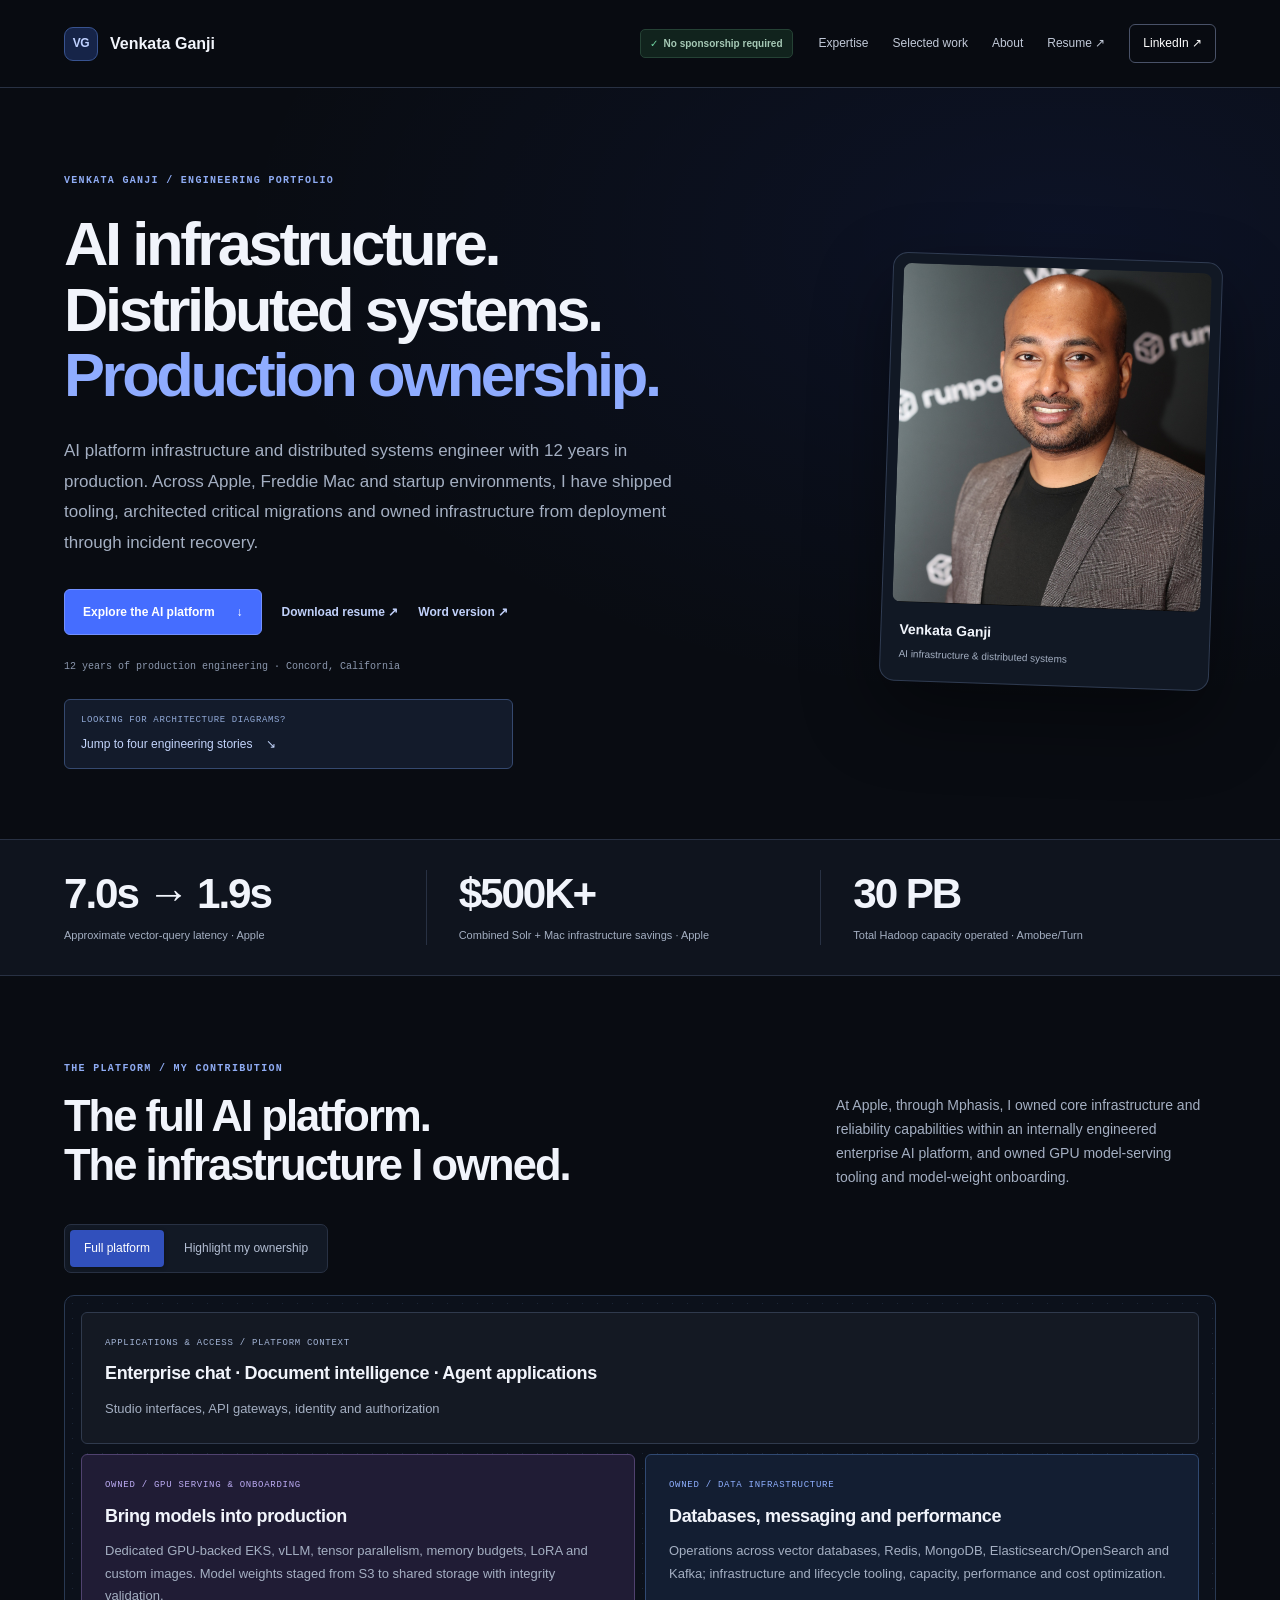
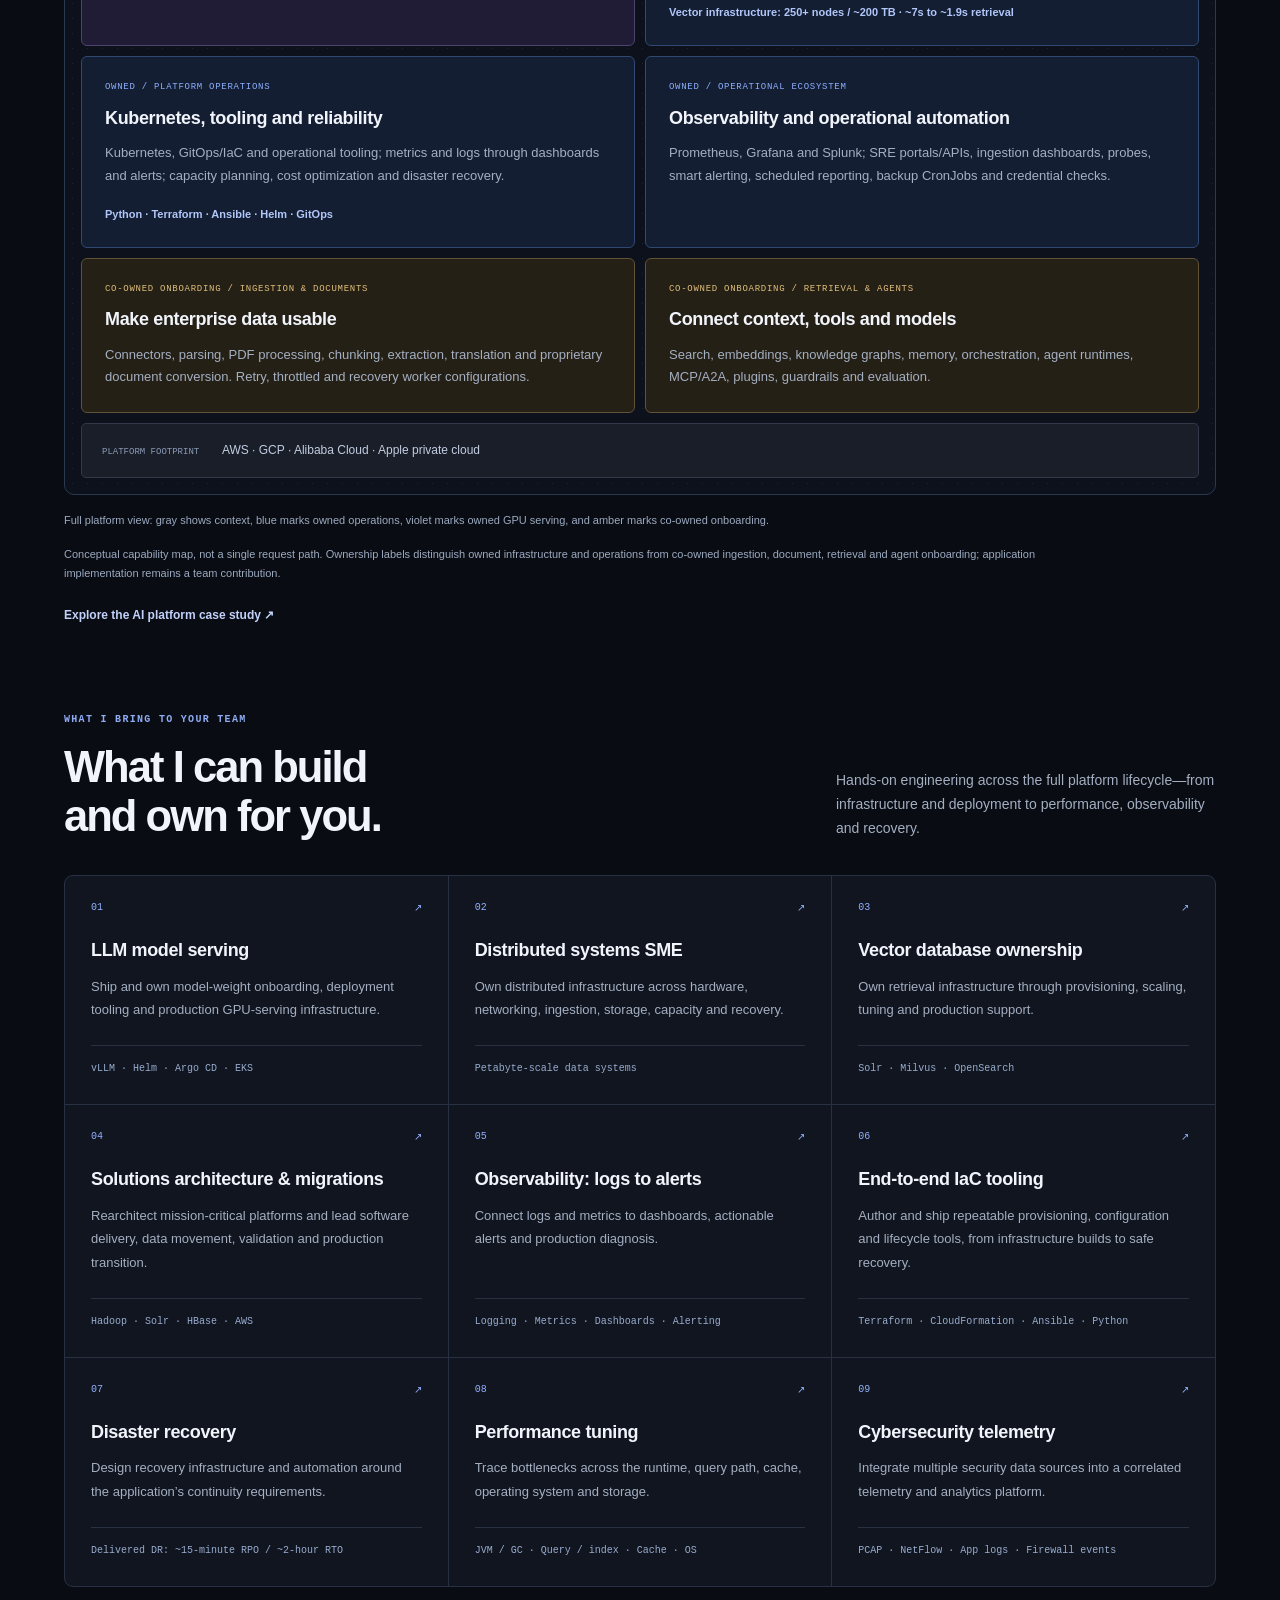
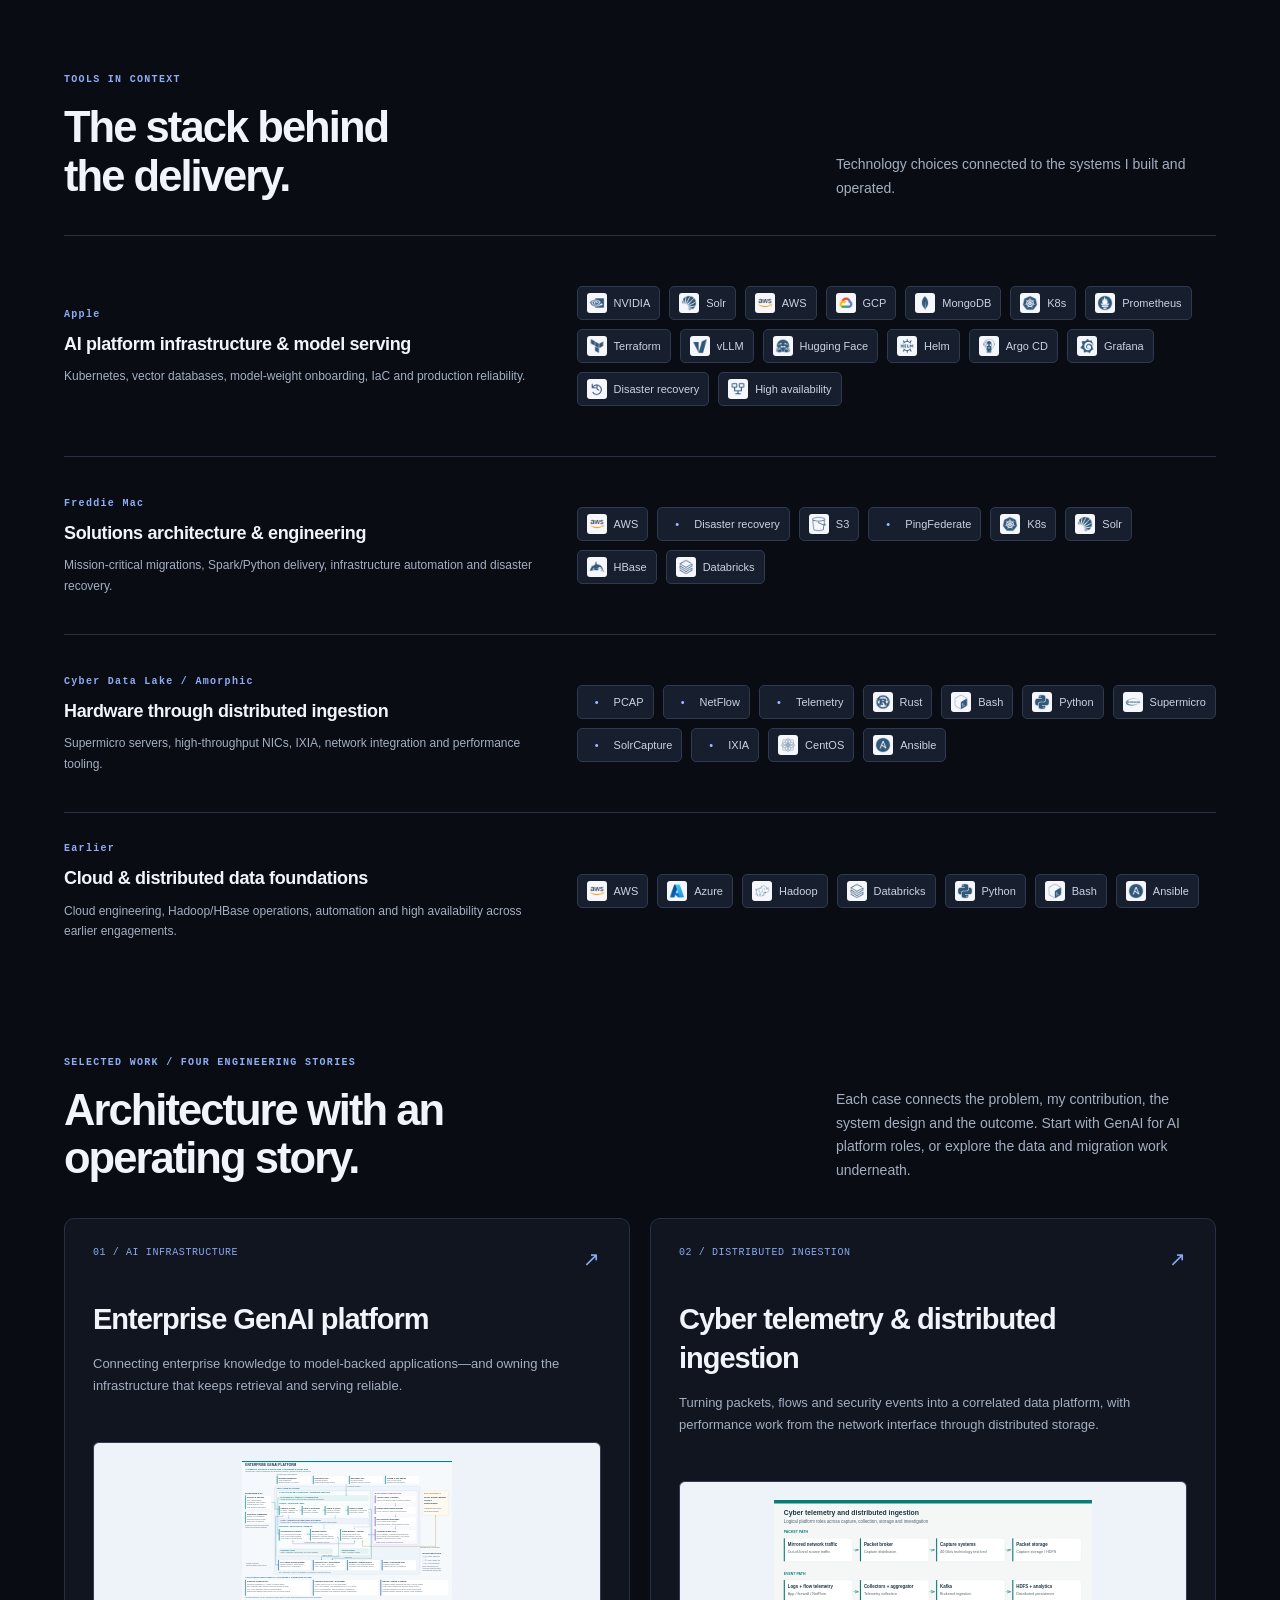
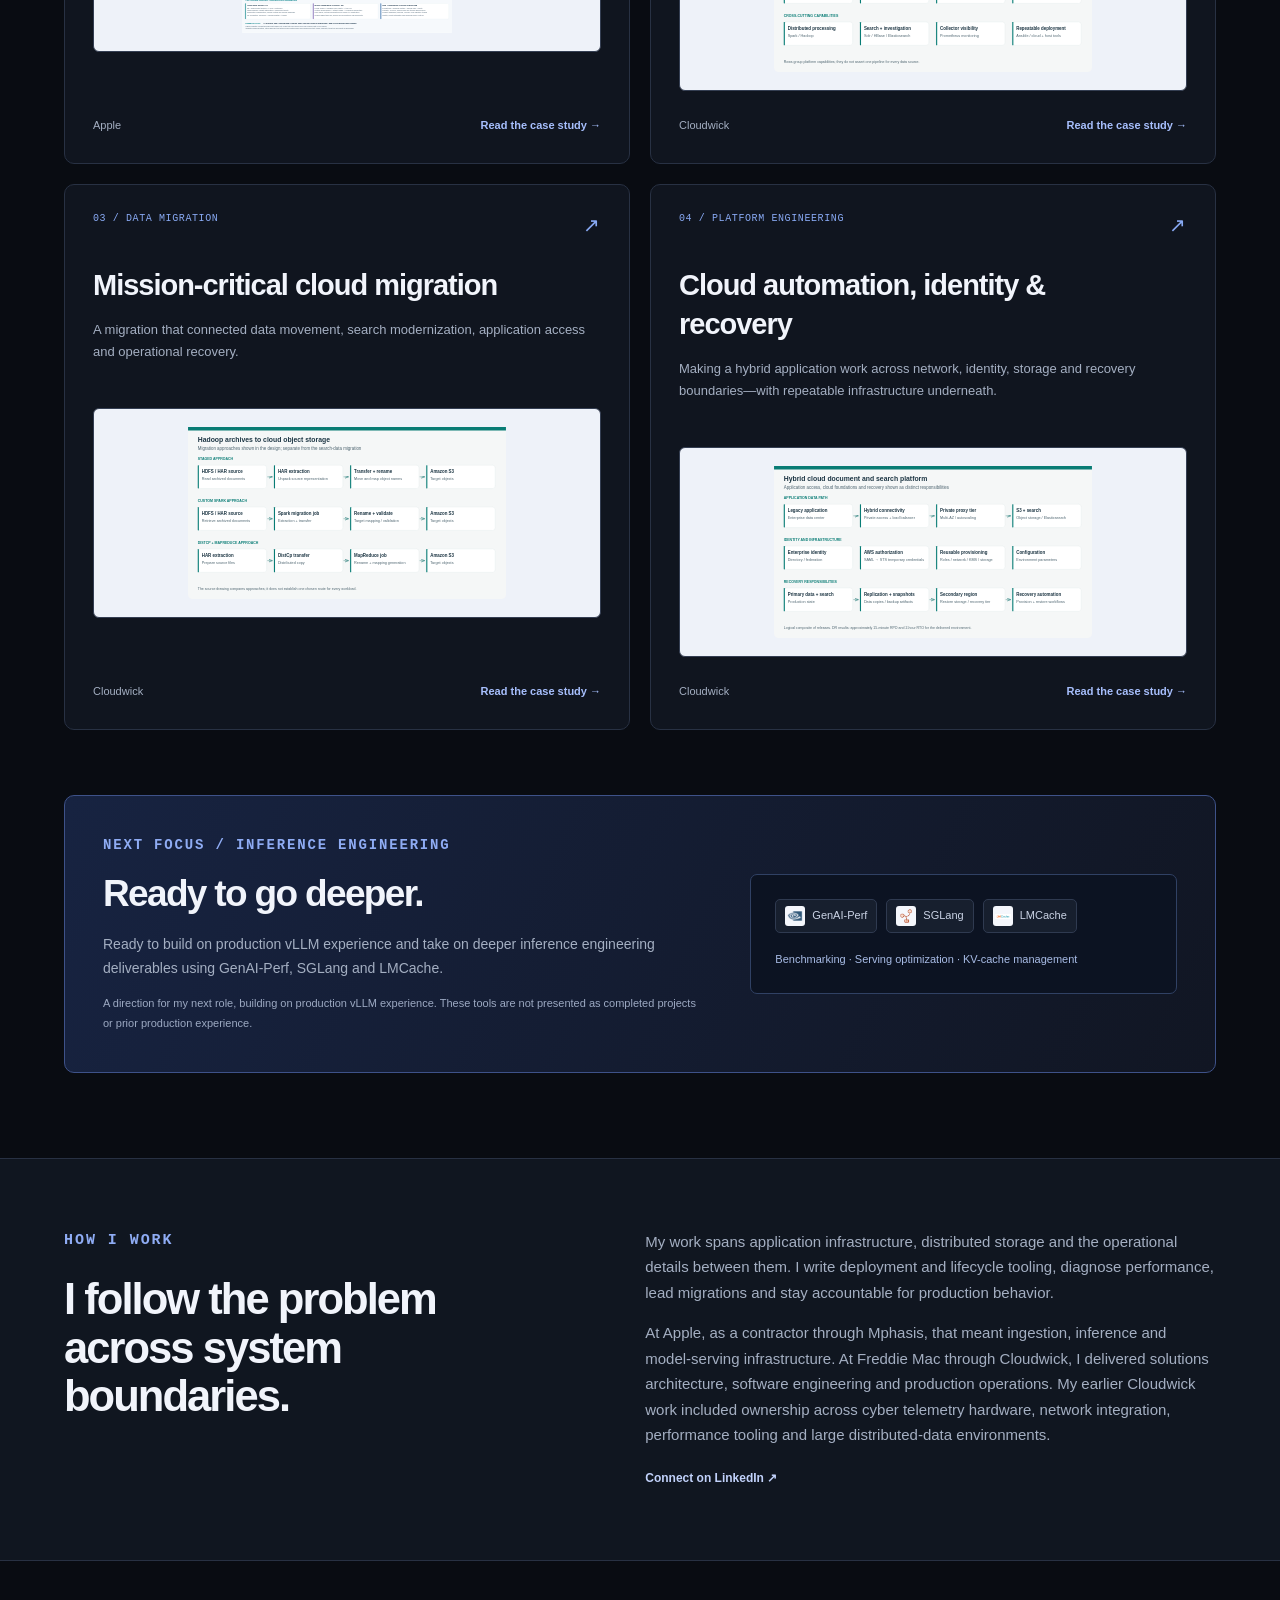
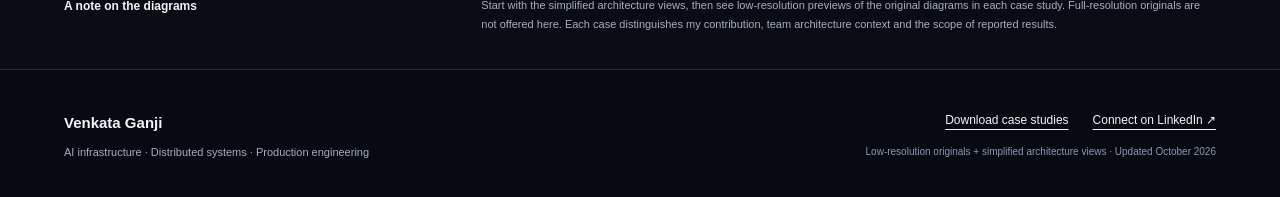
==== commit 0e774f5b: "Prioritize AI platform and clarify owned versus co-owned scope" ====
--- a/index.html
+++ b/index.html
@@ -1,21 +1,21 @@
-<!doctype html><html lang="en"><head><meta charset="utf-8"><meta name="viewport" content="width=device-width, initial-scale=1"><title>AI Infrastructure &amp; Distributed Systems | Venkata Ganji</title><meta name="description" content="AI platform infrastructure and distributed systems engineer with 12 years in production. Across Apple, Freddie Mac and startup environments, I have shipped tooling, architected critical migrations and owned infrastructure from deployment through incident recovery."><meta name="theme-color" content="#090c12"><meta property="og:title" content="AI Infrastructure &amp; Distributed Systems"><meta property="og:description" content="AI platform infrastructure and distributed systems engineer with 12 years in production. Across Apple, Freddie Mac and startup environments, I have shipped tooling, architected critical migrations and owned infrastructure from deployment through incident recovery."><meta property="og:type" content="website"><link rel="canonical" href="https://offroadguy.github.io/"><link rel="icon" href="assets/favicon.svg" type="image/svg+xml"><link rel="stylesheet" href="assets/style.css?v=2.0.0"><script defer src="assets/site.js?v=2.0.0"></script></head><body><a class="skip" href="#main">Skip to content</a><header class="site-header"><a class="wordmark" href="index.html"><span class="monogram">VG</span> Venkata Ganji</a><div class="header-actions"><span class="sponsorship-badge"><span aria-hidden="true">✓</span> No sponsorship required</span><nav aria-label="Primary"><a href="index.html#expertise">Expertise</a><a href="index.html#work">Selected work</a><a href="index.html#about">About</a><a href="downloads/Venkata_Ganji_Resume.pdf">Resume <span aria-hidden="true">↗</span></a><a class="nav-contact" href="https://www.linkedin.com/in/venkata-sai-ganji-3a30a2a4/">LinkedIn ↗</a></nav></div></header><main id="main"><section class="hero"><div class="hero-copy"><p class="eyebrow">VENKATA GANJI / ENGINEERING PORTFOLIO</p><h1>AI infrastructure.<br>Distributed systems.<br><em>Production ownership.</em></h1><p class="hero-intro">AI platform infrastructure and distributed systems engineer with 12 years in production. Across Apple, Freddie Mac and startup environments, I have shipped tooling, architected critical migrations and owned infrastructure from deployment through incident recovery.</p><div class="actions"><a class="button" href="#work">Explore selected work <span>↓</span></a><a class="text-link" href="downloads/Venkata_Ganji_Resume.pdf">Download resume ↗</a><a class="text-link" href="downloads/Venkata_Ganji_Resume.docx">Word version ↗</a></div><p class="hero-foot">12 years of production engineering · Concord, California</p></div><figure class="hero-portrait"><div class="portrait-frame"><img src="assets/venkata-ganji.jpg" alt="Venkata Ganji" width="1200" height="1800" fetchpriority="high"></div><figcaption><strong>Venkata Ganji</strong><span>AI infrastructure &amp; distributed systems</span></figcaption></figure></section><section class="impact-strip" aria-label="Selected career outcomes"><div><strong>7.0s → 1.9s</strong><span>Approximate vector-query latency · Apple</span></div><div><strong>$500K+</strong><span>Combined Solr + Mac infrastructure savings · Apple</span></div><div><strong>30 PB</strong><span>Total Hadoop capacity operated · Amobee/Turn</span></div></section><section class="work-section" id="work"><div class="section-intro"><div><p class="eyebrow">SELECTED WORK / FOUR ENGINEERING STORIES</p><h2>Architecture with an<br>operating story.</h2></div><p>Each case connects the problem, my contribution, the system design and the outcome. Start with GenAI for AI platform roles, or explore the data and migration work underneath.</p></div><div class="case-grid"><a class="case-card teal" href="cases/genai.html"><div class="case-card-top"><span>01 / AI INFRASTRUCTURE</span><span aria-hidden="true">↗</span></div><h3>Enterprise GenAI platform</h3><p>Connecting enterprise knowledge to model-backed applications—and owning the infrastructure that keeps retrieval and serving reliable.</p><div class="case-card-visual"><img src="assets/diagrams/genai.svg" alt="" loading="lazy"></div><div class="case-card-bottom"><span>Apple</span><strong>Read the case study →</strong></div></a><a class="case-card blue" href="cases/cyber-data.html"><div class="case-card-top"><span>02 / DISTRIBUTED INGESTION</span><span aria-hidden="true">↗</span></div><h3>Cyber telemetry &amp; distributed ingestion</h3><p>Turning packets, flows and security events into a correlated data platform, with performance work from the network interface through distributed storage.</p><div class="case-card-visual"><img src="assets/diagrams/cyber-overview.svg" alt="" loading="lazy"></div><div class="case-card-bottom"><span>Cloudwick</span><strong>Read the case study →</strong></div></a><a class="case-card orange" href="cases/migration.html"><div class="case-card-top"><span>03 / DATA MIGRATION</span><span aria-hidden="true">↗</span></div><h3>Mission-critical cloud migration</h3><p>A migration that connected data movement, search modernization, application access and operational recovery.</p><div class="case-card-visual"><img src="assets/diagrams/migration.svg" alt="" loading="lazy"></div><div class="case-card-bottom"><span>Cloudwick</span><strong>Read the case study →</strong></div></a><a class="case-card purple" href="cases/cloud-foundations.html"><div class="case-card-top"><span>04 / PLATFORM ENGINEERING</span><span aria-hidden="true">↗</span></div><h3>Cloud automation, identity &amp; recovery</h3><p>Making a hybrid application work across network, identity, storage and recovery boundaries—with repeatable infrastructure underneath.</p><div class="case-card-visual"><img src="assets/diagrams/cloud-overview.svg" alt="" loading="lazy"></div><div class="case-card-bottom"><span>Cloudwick</span><strong>Read the case study →</strong></div></a></div></section><section class="platform-section" id="platform" aria-labelledby="platform-title">
+<!doctype html><html lang="en"><head><meta charset="utf-8"><meta name="viewport" content="width=device-width, initial-scale=1"><title>AI Infrastructure &amp; Distributed Systems | Venkata Ganji</title><meta name="description" content="AI platform infrastructure and distributed systems engineer with 12 years in production. Across Apple, Freddie Mac and startup environments, I have shipped tooling, architected critical migrations and owned infrastructure from deployment through incident recovery."><meta name="theme-color" content="#090c12"><meta property="og:title" content="AI Infrastructure &amp; Distributed Systems"><meta property="og:description" content="AI platform infrastructure and distributed systems engineer with 12 years in production. Across Apple, Freddie Mac and startup environments, I have shipped tooling, architected critical migrations and owned infrastructure from deployment through incident recovery."><meta property="og:type" content="website"><link rel="canonical" href="https://offroadguy.github.io/"><link rel="icon" href="assets/favicon.svg" type="image/svg+xml"><link rel="stylesheet" href="assets/style.css?v=2.1.0"><script defer src="assets/site.js?v=2.1.0"></script></head><body><a class="skip" href="#main">Skip to content</a><header class="site-header"><a class="wordmark" href="index.html"><span class="monogram">VG</span> Venkata Ganji</a><div class="header-actions"><span class="sponsorship-badge"><span aria-hidden="true">✓</span> No sponsorship required</span><nav aria-label="Primary"><a href="index.html#expertise">Expertise</a><a href="index.html#work">Selected work</a><a href="index.html#about">About</a><a href="downloads/Venkata_Ganji_Resume.pdf">Resume <span aria-hidden="true">↗</span></a><a class="nav-contact" href="https://www.linkedin.com/in/venkata-sai-ganji-3a30a2a4/">LinkedIn ↗</a></nav></div></header><main id="main"><section class="hero"><div class="hero-copy"><p class="eyebrow">VENKATA GANJI / ENGINEERING PORTFOLIO</p><h1>AI infrastructure.<br>Distributed systems.<br><em>Production ownership.</em></h1><p class="hero-intro">AI platform infrastructure and distributed systems engineer with 12 years in production. Across Apple, Freddie Mac and startup environments, I have shipped tooling, architected critical migrations and owned infrastructure from deployment through incident recovery.</p><div class="actions"><a class="button" href="#platform">Explore the AI platform <span>↓</span></a><a class="text-link" href="downloads/Venkata_Ganji_Resume.pdf">Download resume ↗</a><a class="text-link" href="downloads/Venkata_Ganji_Resume.docx">Word version ↗</a></div><p class="hero-foot">12 years of production engineering · Concord, California</p><a class="architecture-shortcut" href="#work"><span>LOOKING FOR ARCHITECTURE DIAGRAMS?</span> Jump to four engineering stories <b aria-hidden="true">↘</b></a></div><figure class="hero-portrait"><div class="portrait-frame"><img src="assets/venkata-ganji.jpg" alt="Venkata Ganji" width="1200" height="1800" fetchpriority="high"></div><figcaption><strong>Venkata Ganji</strong><span>AI infrastructure &amp; distributed systems</span></figcaption></figure></section><section class="impact-strip" aria-label="Selected career outcomes"><div><strong>7.0s → 1.9s</strong><span>Approximate vector-query latency · Apple</span></div><div><strong>$500K+</strong><span>Combined Solr + Mac infrastructure savings · Apple</span></div><div><strong>30 PB</strong><span>Total Hadoop capacity operated · Amobee/Turn</span></div></section><section class="platform-section" id="platform" aria-labelledby="platform-title">
 <div class="section-intro"><div><p class="eyebrow">THE PLATFORM / MY CONTRIBUTION</p><h2 id="platform-title">The full AI platform.<br>The infrastructure I owned.</h2></div><p>At Apple, through Mphasis, I owned core infrastructure and reliability capabilities within an internally engineered enterprise AI platform, and owned GPU model-serving tooling and model-weight onboarding.</p></div>
 <div class="platform-controls" role="group" aria-label="Platform map view"><button type="button" data-platform-view="all" aria-pressed="true">Full platform</button><button type="button" data-platform-view="ownership" aria-pressed="false">Highlight my ownership</button></div>
 <div class="platform-canvas" id="platform-map">
 <div class="platform-layer platform-context"><span class="platform-label">APPLICATIONS &amp; ACCESS / PLATFORM CONTEXT</span><h3>Enterprise chat · Document intelligence · Agent applications</h3><p>Studio interfaces, API gateways, identity and authorization</p></div>
-<div class="platform-service-grid">
-<div class="platform-layer platform-owned"><span class="platform-label">OWNED ONBOARDING / INGESTION &amp; DOCUMENTS</span><h3>Make enterprise data usable</h3><p>Connectors, parsing, PDF processing, chunking, extraction, translation and proprietary document conversion. Retry, throttled and recovery worker configurations.</p></div>
-<div class="platform-layer platform-owned"><span class="platform-label">OWNED ONBOARDING / RETRIEVAL &amp; AGENTS</span><h3>Connect context, tools and models</h3><p>Search, embeddings, knowledge graphs, memory, orchestration, agent runtimes, MCP/A2A, plugins, guardrails and evaluation.</p></div>
+<div class="platform-owned-grid">
 <div class="platform-layer platform-shared"><span class="platform-label">OWNED / GPU SERVING &amp; ONBOARDING</span><h3>Bring models into production</h3><p>Dedicated GPU-backed EKS, vLLM, tensor parallelism, memory budgets, LoRA and custom images. Model weights staged from S3 to shared storage with integrity validation.</p></div>
-</div>
-<div class="platform-owned-grid">
 <div class="platform-layer platform-owned"><span class="platform-label">OWNED / DATA INFRASTRUCTURE</span><h3>Databases, messaging and performance</h3><p>Operations across vector databases, Redis, MongoDB, Elasticsearch/OpenSearch and Kafka; infrastructure and lifecycle tooling, capacity, performance and cost optimization.</p><strong>Vector infrastructure: 250+ nodes / ~200 TB · ~7s to ~1.9s retrieval</strong></div>
 <div class="platform-layer platform-owned"><span class="platform-label">OWNED / PLATFORM OPERATIONS</span><h3>Kubernetes, tooling and reliability</h3><p>Kubernetes, GitOps/IaC and operational tooling; metrics and logs through dashboards and alerts; capacity planning, cost optimization and disaster recovery.</p><strong>Python · Terraform · Ansible · Helm · GitOps</strong></div>
+<div class="platform-layer platform-owned"><span class="platform-label">OWNED / OPERATIONAL ECOSYSTEM</span><h3>Observability and operational automation</h3><p>Prometheus, Grafana and Splunk; SRE portals/APIs, ingestion dashboards, probes, smart alerting, scheduled reporting, backup CronJobs and credential checks.</p></div>
 </div>
-<div class="platform-layer platform-context"><span class="platform-label">OPERATIONAL ECOSYSTEM / PLATFORM CONTEXT</span><p>Prometheus, Grafana and Splunk; SRE portals/APIs, ingestion dashboards, probes, smart alerting, scheduled reporting, backup CronJobs and credential checks.</p></div>
+<div class="platform-owned-grid platform-coowned-grid">
+<div class="platform-layer platform-coowned"><span class="platform-label">CO-OWNED ONBOARDING / INGESTION &amp; DOCUMENTS</span><h3>Make enterprise data usable</h3><p>Connectors, parsing, PDF processing, chunking, extraction, translation and proprietary document conversion. Retry, throttled and recovery worker configurations.</p></div>
+<div class="platform-layer platform-coowned"><span class="platform-label">CO-OWNED ONBOARDING / RETRIEVAL &amp; AGENTS</span><h3>Connect context, tools and models</h3><p>Search, embeddings, knowledge graphs, memory, orchestration, agent runtimes, MCP/A2A, plugins, guardrails and evaluation.</p></div>
+</div>
 <div class="platform-clouds"><span>PLATFORM FOOTPRINT</span> AWS · GCP · Alibaba Cloud · Apple private cloud</div>
 </div>
-<p class="platform-view-note" aria-live="polite">Full platform view: gray shows the wider system, blue marks my ownership, and violet marks owned GPU serving infrastructure.</p>
-<p class="platform-scope">Conceptual capability map, not a single request path. Ownership labels describe onboarding, infrastructure and operations; application implementation remains a team contribution.</p>
+<p class="platform-view-note" aria-live="polite">Full platform view: gray shows context, blue marks owned operations, violet marks owned GPU serving, and amber marks co-owned onboarding.</p>
+<p class="platform-scope">Conceptual capability map, not a single request path. Ownership labels distinguish owned infrastructure and operations from co-owned ingestion, document, retrieval and agent onboarding; application implementation remains a team contribution.</p>
 <a class="text-link" href="cases/genai.html">Explore the AI platform case study ↗</a>
-</section><section class="capabilities-section" id="expertise"><div class="section-intro"><div><p class="eyebrow">WHAT I BRING TO YOUR TEAM</p><h2>What I can build<br>and own for you.</h2></div><p>Hands-on engineering across the full platform lifecycle—from infrastructure and deployment to performance, observability and recovery.</p></div><div class="capabilities-grid"><a class="capability-card" href="cases/genai.html"><div class="capability-top"><span>01</span><span aria-hidden="true">↗</span></div><h3>LLM model serving</h3><p>Ship and own model-weight onboarding, deployment tooling and production GPU-serving infrastructure.</p><small>vLLM · Helm · Argo CD · EKS</small></a><a class="capability-card" href="cases/cyber-data.html"><div class="capability-top"><span>02</span><span aria-hidden="true">↗</span></div><h3>Distributed systems SME</h3><p>Own distributed infrastructure across hardware, networking, ingestion, storage, capacity and recovery.</p><small>Petabyte-scale data systems</small></a><a class="capability-card" href="cases/genai.html"><div class="capability-top"><span>03</span><span aria-hidden="true">↗</span></div><h3>Vector database ownership</h3><p>Own retrieval infrastructure through provisioning, scaling, tuning and production support.</p><small>Solr · Milvus · OpenSearch</small></a><a class="capability-card" href="cases/migration.html"><div class="capability-top"><span>04</span><span aria-hidden="true">↗</span></div><h3>Solutions architecture &amp; migrations</h3><p>Rearchitect mission-critical platforms and lead software delivery, data movement, validation and production transition.</p><small>Hadoop · Solr · HBase · AWS</small></a><a class="capability-card" href="cases/genai.html"><div class="capability-top"><span>05</span><span aria-hidden="true">↗</span></div><h3>Observability: logs to alerts</h3><p>Connect logs and metrics to dashboards, actionable alerts and production diagnosis.</p><small>Logging · Metrics · Dashboards · Alerting</small></a><a class="capability-card" href="cases/cloud-foundations.html"><div class="capability-top"><span>06</span><span aria-hidden="true">↗</span></div><h3>End-to-end IaC tooling</h3><p>Author and ship repeatable provisioning, configuration and lifecycle tools, from infrastructure builds to safe recovery.</p><small>Terraform · CloudFormation · Ansible · Python</small></a><a class="capability-card" href="cases/cloud-foundations.html"><div class="capability-top"><span>07</span><span aria-hidden="true">↗</span></div><h3>Disaster recovery</h3><p>Design recovery infrastructure and automation around the application’s continuity requirements.</p><small>Delivered DR: ~15-minute RPO / ~2-hour RTO</small></a><a class="capability-card" href="cases/genai.html"><div class="capability-top"><span>08</span><span aria-hidden="true">↗</span></div><h3>Performance tuning</h3><p>Trace bottlenecks across the runtime, query path, cache, operating system and storage.</p><small>JVM / GC · Query / index · Cache · OS</small></a><a class="capability-card" href="cases/cyber-data.html"><div class="capability-top"><span>09</span><span aria-hidden="true">↗</span></div><h3>Cybersecurity telemetry</h3><p>Integrate multiple security data sources into a correlated telemetry and analytics platform.</p><small>PCAP · NetFlow · App logs · Firewall events</small></a></div></section><section class="technology-section" id="technology"><div class="section-intro"><div><p class="eyebrow">TOOLS IN CONTEXT</p><h2>The stack behind<br>the delivery.</h2></div><p>Technology choices connected to the systems I built and operated.</p></div><article class="technology-row"><div><p class="eyebrow">Apple</p><h3>AI platform infrastructure &amp; model serving</h3><p>Kubernetes, vector databases, model-weight onboarding, IaC and production reliability.</p></div><ul class="technology-strip" aria-label="Apple tools and capabilities"><li><img src="assets/technologies/nvidia.png" width="20" height="20" alt="" loading="lazy"><span>NVIDIA</span></li><li><img src="assets/technologies/solr.png" width="20" height="20" alt="" loading="lazy"><span>Solr</span></li><li><img src="assets/technologies/aws.png" width="20" height="20" alt="" loading="lazy"><span>AWS</span></li><li><img src="assets/technologies/gcp.png" width="20" height="20" alt="" loading="lazy"><span>GCP</span></li><li><img src="assets/technologies/mongodb.png" width="20" height="20" alt="" loading="lazy"><span>MongoDB</span></li><li><img src="assets/technologies/kubernetes.png" width="20" height="20" alt="" loading="lazy"><span>K8s</span></li><li><img src="assets/technologies/prometheus.png" width="20" height="20" alt="" loading="lazy"><span>Prometheus</span></li><li><img src="assets/technologies/terraform.png" width="20" height="20" alt="" loading="lazy"><span>Terraform</span></li><li><img src="assets/technologies/vllm.png" width="20" height="20" alt="" loading="lazy"><span>vLLM</span></li><li><img src="assets/technologies/huggingface.png" width="20" height="20" alt="" loading="lazy"><span>Hugging Face</span></li><li><img src="assets/technologies/helm.png" width="20" height="20" alt="" loading="lazy"><span>Helm</span></li><li><img src="assets/technologies/argo.png" width="20" height="20" alt="" loading="lazy"><span>Argo CD</span></li><li><img src="assets/technologies/grafana.png" width="20" height="20" alt="" loading="lazy"><span>Grafana</span></li><li><img src="assets/technologies/dr.png" width="20" height="20" alt="" loading="lazy"><span>Disaster recovery</span></li><li><img src="assets/technologies/ha.png" width="20" height="20" alt="" loading="lazy"><span>High availability</span></li></ul></article><article class="technology-row"><div><p class="eyebrow">Freddie Mac</p><h3>Solutions architecture &amp; engineering</h3><p>Mission-critical migrations, Spark/Python delivery, infrastructure automation and disaster recovery.</p></div><ul class="technology-strip" aria-label="Freddie Mac tools and capabilities"><li><img src="assets/technologies/aws.png" width="20" height="20" alt="" loading="lazy"><span>AWS</span></li><li><span class="technology-symbol" aria-hidden="true">•</span><span>Disaster recovery</span></li><li><img src="assets/technologies/s3.png" width="20" height="20" alt="" loading="lazy"><span>S3</span></li><li><span class="technology-symbol" aria-hidden="true">•</span><span>PingFederate</span></li><li><img src="assets/technologies/kubernetes.png" width="20" height="20" alt="" loading="lazy"><span>K8s</span></li><li><img src="assets/technologies/solr.png" width="20" height="20" alt="" loading="lazy"><span>Solr</span></li><li><img src="assets/technologies/hbase.png" width="20" height="20" alt="" loading="lazy"><span>HBase</span></li><li><img src="assets/technologies/databricks.png" width="20" height="20" alt="" loading="lazy"><span>Databricks</span></li></ul></article><article class="technology-row"><div><p class="eyebrow">Cyber Data Lake / Amorphic</p><h3>Hardware through distributed ingestion</h3><p>Supermicro servers, high-throughput NICs, IXIA, network integration and performance tooling.</p></div><ul class="technology-strip" aria-label="Cyber Data Lake / Amorphic tools and capabilities"><li><span class="technology-symbol" aria-hidden="true">•</span><span>PCAP</span></li><li><span class="technology-symbol" aria-hidden="true">•</span><span>NetFlow</span></li><li><span class="technology-symbol" aria-hidden="true">•</span><span>Telemetry</span></li><li><img src="assets/technologies/rust.png" width="20" height="20" alt="" loading="lazy"><span>Rust</span></li><li><img src="assets/technologies/bash.png" width="20" height="20" alt="" loading="lazy"><span>Bash</span></li><li><img src="assets/technologies/python.png" width="20" height="20" alt="" loading="lazy"><span>Python</span></li><li><img src="assets/technologies/supermicro.png" width="20" height="20" alt="" loading="lazy"><span>Supermicro</span></li><li><span class="technology-symbol" aria-hidden="true">•</span><span>SolrCapture</span></li><li><span class="technology-symbol" aria-hidden="true">•</span><span>IXIA</span></li><li><img src="assets/technologies/centos.png" width="20" height="20" alt="" loading="lazy"><span>CentOS</span></li><li><img src="assets/technologies/ansible.png" width="20" height="20" alt="" loading="lazy"><span>Ansible</span></li></ul></article><article class="technology-row"><div><p class="eyebrow">Earlier</p><h3>Cloud &amp; distributed data foundations</h3><p>Cloud engineering, Hadoop/HBase operations, automation and high availability across earlier engagements.</p></div><ul class="technology-strip" aria-label="Earlier tools and capabilities"><li><img src="assets/technologies/aws.png" width="20" height="20" alt="" loading="lazy"><span>AWS</span></li><li><img src="assets/technologies/azure.png" width="20" height="20" alt="" loading="lazy"><span>Azure</span></li><li><img src="assets/technologies/hadoop.png" width="20" height="20" alt="" loading="lazy"><span>Hadoop</span></li><li><img src="assets/technologies/databricks.png" width="20" height="20" alt="" loading="lazy"><span>Databricks</span></li><li><img src="assets/technologies/python.png" width="20" height="20" alt="" loading="lazy"><span>Python</span></li><li><img src="assets/technologies/bash.png" width="20" height="20" alt="" loading="lazy"><span>Bash</span></li><li><img src="assets/technologies/ansible.png" width="20" height="20" alt="" loading="lazy"><span>Ansible</span></li></ul></article></section><section class="inference-focus" aria-labelledby="inference-focus-title"><div><p class="eyebrow">NEXT FOCUS / INFERENCE ENGINEERING</p><h2 id="inference-focus-title">Ready to go deeper.</h2><p>Ready to build on production vLLM experience and take on deeper inference engineering deliverables using GenAI-Perf, SGLang and LMCache.</p><p class="focus-scope">A direction for my next role, building on production vLLM experience. These tools are not presented as completed projects or prior production experience.</p></div><div class="focus-tools"><ul class="technology-strip" aria-label="Next focus tools and capabilities"><li><img src="assets/technologies/nvidia.png" width="20" height="20" alt="" loading="lazy"><span>GenAI-Perf</span></li><li><img src="assets/technologies/sglang.png" width="20" height="20" alt="" loading="lazy"><span>SGLang</span></li><li><img src="assets/technologies/lmcache.png" width="20" height="20" alt="" loading="lazy"><span>LMCache</span></li></ul><p>Benchmarking · Serving optimization · KV-cache management</p></div></section><section class="about-section" id="about"><div><p class="eyebrow">HOW I WORK</p><h2>I follow the problem<br>across system boundaries.</h2></div><div><p>My work spans application infrastructure, distributed storage and the operational details between them. I write deployment and lifecycle tooling, diagnose performance, lead migrations and stay accountable for production behavior.</p><p>At Apple, as a contractor through Mphasis, that meant ingestion, inference and model-serving infrastructure. At Freddie Mac through Cloudwick, I delivered solutions architecture, software engineering and production operations. My earlier Cloudwick work included ownership across cyber telemetry hardware, network integration, performance tooling and large distributed-data environments.</p><a class="text-link" href="https://www.linkedin.com/in/venkata-sai-ganji-3a30a2a4/">Connect on LinkedIn ↗</a></div></section><section class="reading-note"><strong>A note on the diagrams</strong><p>Start with the simplified architecture views, then see low-resolution previews of the original diagrams in each case study. Full-resolution originals are not offered here. Each case distinguishes my contribution, team architecture context and the scope of reported results.</p></section></main><footer><div><strong>Venkata Ganji</strong><p>AI infrastructure · Distributed systems · Production engineering</p></div><div><a href="downloads/Venkata_Ganji_Case_Studies.pdf">Download case studies</a><a href="https://www.linkedin.com/in/venkata-sai-ganji-3a30a2a4/">Connect on LinkedIn ↗</a><small>Low-resolution originals + simplified architecture views · Updated October 2026</small></div></footer><dialog id="diagram-dialog" aria-labelledby="dialog-title"><div class="dialog-toolbar"><strong id="dialog-title">Architecture diagram</strong><div><button id="zoom-out" type="button" aria-label="Zoom out">−</button><button id="zoom-in" type="button" aria-label="Zoom in">+</button><button id="close-dialog" type="button">Close ✕</button></div></div><div class="diagram-stage"><img id="dialog-image" alt=""></div></dialog></body></html>+</section><section class="capabilities-section" id="expertise"><div class="section-intro"><div><p class="eyebrow">WHAT I BRING TO YOUR TEAM</p><h2>What I can build<br>and own for you.</h2></div><p>Hands-on engineering across the full platform lifecycle—from infrastructure and deployment to performance, observability and recovery.</p></div><div class="capabilities-grid"><a class="capability-card" href="cases/genai.html"><div class="capability-top"><span>01</span><span aria-hidden="true">↗</span></div><h3>LLM model serving</h3><p>Ship and own model-weight onboarding, deployment tooling and production GPU-serving infrastructure.</p><small>vLLM · Helm · Argo CD · EKS</small></a><a class="capability-card" href="cases/cyber-data.html"><div class="capability-top"><span>02</span><span aria-hidden="true">↗</span></div><h3>Distributed systems SME</h3><p>Own distributed infrastructure across hardware, networking, ingestion, storage, capacity and recovery.</p><small>Petabyte-scale data systems</small></a><a class="capability-card" href="cases/genai.html"><div class="capability-top"><span>03</span><span aria-hidden="true">↗</span></div><h3>Vector database ownership</h3><p>Own retrieval infrastructure through provisioning, scaling, tuning and production support.</p><small>Solr · Milvus · OpenSearch</small></a><a class="capability-card" href="cases/migration.html"><div class="capability-top"><span>04</span><span aria-hidden="true">↗</span></div><h3>Solutions architecture &amp; migrations</h3><p>Rearchitect mission-critical platforms and lead software delivery, data movement, validation and production transition.</p><small>Hadoop · Solr · HBase · AWS</small></a><a class="capability-card" href="cases/genai.html"><div class="capability-top"><span>05</span><span aria-hidden="true">↗</span></div><h3>Observability: logs to alerts</h3><p>Connect logs and metrics to dashboards, actionable alerts and production diagnosis.</p><small>Logging · Metrics · Dashboards · Alerting</small></a><a class="capability-card" href="cases/cloud-foundations.html"><div class="capability-top"><span>06</span><span aria-hidden="true">↗</span></div><h3>End-to-end IaC tooling</h3><p>Author and ship repeatable provisioning, configuration and lifecycle tools, from infrastructure builds to safe recovery.</p><small>Terraform · CloudFormation · Ansible · Python</small></a><a class="capability-card" href="cases/cloud-foundations.html"><div class="capability-top"><span>07</span><span aria-hidden="true">↗</span></div><h3>Disaster recovery</h3><p>Design recovery infrastructure and automation around the application’s continuity requirements.</p><small>Delivered DR: ~15-minute RPO / ~2-hour RTO</small></a><a class="capability-card" href="cases/genai.html"><div class="capability-top"><span>08</span><span aria-hidden="true">↗</span></div><h3>Performance tuning</h3><p>Trace bottlenecks across the runtime, query path, cache, operating system and storage.</p><small>JVM / GC · Query / index · Cache · OS</small></a><a class="capability-card" href="cases/cyber-data.html"><div class="capability-top"><span>09</span><span aria-hidden="true">↗</span></div><h3>Cybersecurity telemetry</h3><p>Integrate multiple security data sources into a correlated telemetry and analytics platform.</p><small>PCAP · NetFlow · App logs · Firewall events</small></a></div></section><section class="technology-section" id="technology"><div class="section-intro"><div><p class="eyebrow">TOOLS IN CONTEXT</p><h2>The stack behind<br>the delivery.</h2></div><p>Technology choices connected to the systems I built and operated.</p></div><article class="technology-row"><div><p class="eyebrow">Apple</p><h3>AI platform infrastructure &amp; model serving</h3><p>Kubernetes, vector databases, model-weight onboarding, IaC and production reliability.</p></div><ul class="technology-strip" aria-label="Apple tools and capabilities"><li><img src="assets/technologies/nvidia.png" width="20" height="20" alt="" loading="lazy"><span>NVIDIA</span></li><li><img src="assets/technologies/solr.png" width="20" height="20" alt="" loading="lazy"><span>Solr</span></li><li><img src="assets/technologies/aws.png" width="20" height="20" alt="" loading="lazy"><span>AWS</span></li><li><img src="assets/technologies/gcp.png" width="20" height="20" alt="" loading="lazy"><span>GCP</span></li><li><img src="assets/technologies/mongodb.png" width="20" height="20" alt="" loading="lazy"><span>MongoDB</span></li><li><img src="assets/technologies/kubernetes.png" width="20" height="20" alt="" loading="lazy"><span>K8s</span></li><li><img src="assets/technologies/prometheus.png" width="20" height="20" alt="" loading="lazy"><span>Prometheus</span></li><li><img src="assets/technologies/terraform.png" width="20" height="20" alt="" loading="lazy"><span>Terraform</span></li><li><img src="assets/technologies/vllm.png" width="20" height="20" alt="" loading="lazy"><span>vLLM</span></li><li><img src="assets/technologies/huggingface.png" width="20" height="20" alt="" loading="lazy"><span>Hugging Face</span></li><li><img src="assets/technologies/helm.png" width="20" height="20" alt="" loading="lazy"><span>Helm</span></li><li><img src="assets/technologies/argo.png" width="20" height="20" alt="" loading="lazy"><span>Argo CD</span></li><li><img src="assets/technologies/grafana.png" width="20" height="20" alt="" loading="lazy"><span>Grafana</span></li><li><img src="assets/technologies/dr.png" width="20" height="20" alt="" loading="lazy"><span>Disaster recovery</span></li><li><img src="assets/technologies/ha.png" width="20" height="20" alt="" loading="lazy"><span>High availability</span></li></ul></article><article class="technology-row"><div><p class="eyebrow">Freddie Mac</p><h3>Solutions architecture &amp; engineering</h3><p>Mission-critical migrations, Spark/Python delivery, infrastructure automation and disaster recovery.</p></div><ul class="technology-strip" aria-label="Freddie Mac tools and capabilities"><li><img src="assets/technologies/aws.png" width="20" height="20" alt="" loading="lazy"><span>AWS</span></li><li><span class="technology-symbol" aria-hidden="true">•</span><span>Disaster recovery</span></li><li><img src="assets/technologies/s3.png" width="20" height="20" alt="" loading="lazy"><span>S3</span></li><li><span class="technology-symbol" aria-hidden="true">•</span><span>PingFederate</span></li><li><img src="assets/technologies/kubernetes.png" width="20" height="20" alt="" loading="lazy"><span>K8s</span></li><li><img src="assets/technologies/solr.png" width="20" height="20" alt="" loading="lazy"><span>Solr</span></li><li><img src="assets/technologies/hbase.png" width="20" height="20" alt="" loading="lazy"><span>HBase</span></li><li><img src="assets/technologies/databricks.png" width="20" height="20" alt="" loading="lazy"><span>Databricks</span></li></ul></article><article class="technology-row"><div><p class="eyebrow">Cyber Data Lake / Amorphic</p><h3>Hardware through distributed ingestion</h3><p>Supermicro servers, high-throughput NICs, IXIA, network integration and performance tooling.</p></div><ul class="technology-strip" aria-label="Cyber Data Lake / Amorphic tools and capabilities"><li><span class="technology-symbol" aria-hidden="true">•</span><span>PCAP</span></li><li><span class="technology-symbol" aria-hidden="true">•</span><span>NetFlow</span></li><li><span class="technology-symbol" aria-hidden="true">•</span><span>Telemetry</span></li><li><img src="assets/technologies/rust.png" width="20" height="20" alt="" loading="lazy"><span>Rust</span></li><li><img src="assets/technologies/bash.png" width="20" height="20" alt="" loading="lazy"><span>Bash</span></li><li><img src="assets/technologies/python.png" width="20" height="20" alt="" loading="lazy"><span>Python</span></li><li><img src="assets/technologies/supermicro.png" width="20" height="20" alt="" loading="lazy"><span>Supermicro</span></li><li><span class="technology-symbol" aria-hidden="true">•</span><span>SolrCapture</span></li><li><span class="technology-symbol" aria-hidden="true">•</span><span>IXIA</span></li><li><img src="assets/technologies/centos.png" width="20" height="20" alt="" loading="lazy"><span>CentOS</span></li><li><img src="assets/technologies/ansible.png" width="20" height="20" alt="" loading="lazy"><span>Ansible</span></li></ul></article><article class="technology-row"><div><p class="eyebrow">Earlier</p><h3>Cloud &amp; distributed data foundations</h3><p>Cloud engineering, Hadoop/HBase operations, automation and high availability across earlier engagements.</p></div><ul class="technology-strip" aria-label="Earlier tools and capabilities"><li><img src="assets/technologies/aws.png" width="20" height="20" alt="" loading="lazy"><span>AWS</span></li><li><img src="assets/technologies/azure.png" width="20" height="20" alt="" loading="lazy"><span>Azure</span></li><li><img src="assets/technologies/hadoop.png" width="20" height="20" alt="" loading="lazy"><span>Hadoop</span></li><li><img src="assets/technologies/databricks.png" width="20" height="20" alt="" loading="lazy"><span>Databricks</span></li><li><img src="assets/technologies/python.png" width="20" height="20" alt="" loading="lazy"><span>Python</span></li><li><img src="assets/technologies/bash.png" width="20" height="20" alt="" loading="lazy"><span>Bash</span></li><li><img src="assets/technologies/ansible.png" width="20" height="20" alt="" loading="lazy"><span>Ansible</span></li></ul></article></section><section class="work-section" id="work"><div class="section-intro"><div><p class="eyebrow">SELECTED WORK / FOUR ENGINEERING STORIES</p><h2>Architecture with an<br>operating story.</h2></div><p>Each case connects the problem, my contribution, the system design and the outcome. Start with GenAI for AI platform roles, or explore the data and migration work underneath.</p></div><div class="case-grid"><a class="case-card teal" href="cases/genai.html"><div class="case-card-top"><span>01 / AI INFRASTRUCTURE</span><span aria-hidden="true">↗</span></div><h3>Enterprise GenAI platform</h3><p>Connecting enterprise knowledge to model-backed applications—and owning the infrastructure that keeps retrieval and serving reliable.</p><div class="case-card-visual"><img src="assets/diagrams/genai.svg" alt="" loading="lazy"></div><div class="case-card-bottom"><span>Apple</span><strong>Read the case study →</strong></div></a><a class="case-card blue" href="cases/cyber-data.html"><div class="case-card-top"><span>02 / DISTRIBUTED INGESTION</span><span aria-hidden="true">↗</span></div><h3>Cyber telemetry &amp; distributed ingestion</h3><p>Turning packets, flows and security events into a correlated data platform, with performance work from the network interface through distributed storage.</p><div class="case-card-visual"><img src="assets/diagrams/cyber-overview.svg" alt="" loading="lazy"></div><div class="case-card-bottom"><span>Cloudwick</span><strong>Read the case study →</strong></div></a><a class="case-card orange" href="cases/migration.html"><div class="case-card-top"><span>03 / DATA MIGRATION</span><span aria-hidden="true">↗</span></div><h3>Mission-critical cloud migration</h3><p>A migration that connected data movement, search modernization, application access and operational recovery.</p><div class="case-card-visual"><img src="assets/diagrams/migration.svg" alt="" loading="lazy"></div><div class="case-card-bottom"><span>Cloudwick</span><strong>Read the case study →</strong></div></a><a class="case-card purple" href="cases/cloud-foundations.html"><div class="case-card-top"><span>04 / PLATFORM ENGINEERING</span><span aria-hidden="true">↗</span></div><h3>Cloud automation, identity &amp; recovery</h3><p>Making a hybrid application work across network, identity, storage and recovery boundaries—with repeatable infrastructure underneath.</p><div class="case-card-visual"><img src="assets/diagrams/cloud-overview.svg" alt="" loading="lazy"></div><div class="case-card-bottom"><span>Cloudwick</span><strong>Read the case study →</strong></div></a></div></section><section class="inference-focus" aria-labelledby="inference-focus-title"><div><p class="eyebrow">NEXT FOCUS / INFERENCE ENGINEERING</p><h2 id="inference-focus-title">Ready to go deeper.</h2><p>Ready to build on production vLLM experience and take on deeper inference engineering deliverables using GenAI-Perf, SGLang and LMCache.</p><p class="focus-scope">A direction for my next role, building on production vLLM experience. These tools are not presented as completed projects or prior production experience.</p></div><div class="focus-tools"><ul class="technology-strip" aria-label="Next focus tools and capabilities"><li><img src="assets/technologies/nvidia.png" width="20" height="20" alt="" loading="lazy"><span>GenAI-Perf</span></li><li><img src="assets/technologies/sglang.png" width="20" height="20" alt="" loading="lazy"><span>SGLang</span></li><li><img src="assets/technologies/lmcache.png" width="20" height="20" alt="" loading="lazy"><span>LMCache</span></li></ul><p>Benchmarking · Serving optimization · KV-cache management</p></div></section><section class="about-section" id="about"><div><p class="eyebrow">HOW I WORK</p><h2>I follow the problem<br>across system boundaries.</h2></div><div><p>My work spans application infrastructure, distributed storage and the operational details between them. I write deployment and lifecycle tooling, diagnose performance, lead migrations and stay accountable for production behavior.</p><p>At Apple, as a contractor through Mphasis, that meant ingestion, inference and model-serving infrastructure. At Freddie Mac through Cloudwick, I delivered solutions architecture, software engineering and production operations. My earlier Cloudwick work included ownership across cyber telemetry hardware, network integration, performance tooling and large distributed-data environments.</p><a class="text-link" href="https://www.linkedin.com/in/venkata-sai-ganji-3a30a2a4/">Connect on LinkedIn ↗</a></div></section><section class="reading-note"><strong>A note on the diagrams</strong><p>Start with the simplified architecture views, then see low-resolution previews of the original diagrams in each case study. Full-resolution originals are not offered here. Each case distinguishes my contribution, team architecture context and the scope of reported results.</p></section></main><footer><div><strong>Venkata Ganji</strong><p>AI infrastructure · Distributed systems · Production engineering</p></div><div><a href="downloads/Venkata_Ganji_Case_Studies.pdf">Download case studies</a><a href="https://www.linkedin.com/in/venkata-sai-ganji-3a30a2a4/">Connect on LinkedIn ↗</a><small>Low-resolution originals + simplified architecture views · Updated October 2026</small></div></footer><dialog id="diagram-dialog" aria-labelledby="dialog-title"><div class="dialog-toolbar"><strong id="dialog-title">Architecture diagram</strong><div><button id="zoom-out" type="button" aria-label="Zoom out">−</button><button id="zoom-in" type="button" aria-label="Zoom in">+</button><button id="close-dialog" type="button">Close ✕</button></div></div><div class="diagram-stage"><img id="dialog-image" alt=""></div></dialog></body></html>
--- a/assets/style.css
+++ b/assets/style.css
@@ -18,3 +18,6 @@
 /* Long case-study titles remain inside narrow viewports. */
 h1,h2,h3,.case-content p,.case-content li{overflow-wrap:anywhere}
 @media(max-width:600px){.case-metrics{grid-template-columns:1fr;gap:0}.case-metrics>div{display:grid;grid-template-columns:150px minmax(0,1fr);align-items:center;gap:18px;border-right:0;border-bottom:1px solid var(--line);padding:16px 0}.case-metrics>div:last-child{border:0}.case-metrics strong{font-size:24px}.case-metrics span{font-size:11px}}
+
+/* Explicit shared onboarding scope and a direct architecture shortcut. */
+.platform-coowned{background:#252015;border-color:#615137}.platform-coowned .platform-label{color:#e0be7c}.focus-ownership .platform-coowned{background:#302717;border-color:#b5904e;box-shadow:inset 3px 0 #b5904e}.architecture-shortcut{display:flex;flex-wrap:wrap;align-items:center;gap:7px 14px;width:fit-content;max-width:100%;padding:13px 16px;margin-top:24px;background:#131b2b;border:1px solid #35496f;border-radius:6px;text-decoration:none;color:#c3d4fb;font-size:12px}.architecture-shortcut span{flex-basis:100%;font:9px/1.6 ui-monospace,monospace;letter-spacing:.07em;color:#91a9d7}.architecture-shortcut:hover{border-color:#779eec;background:#19263e}.architecture-shortcut b{font-weight:400}
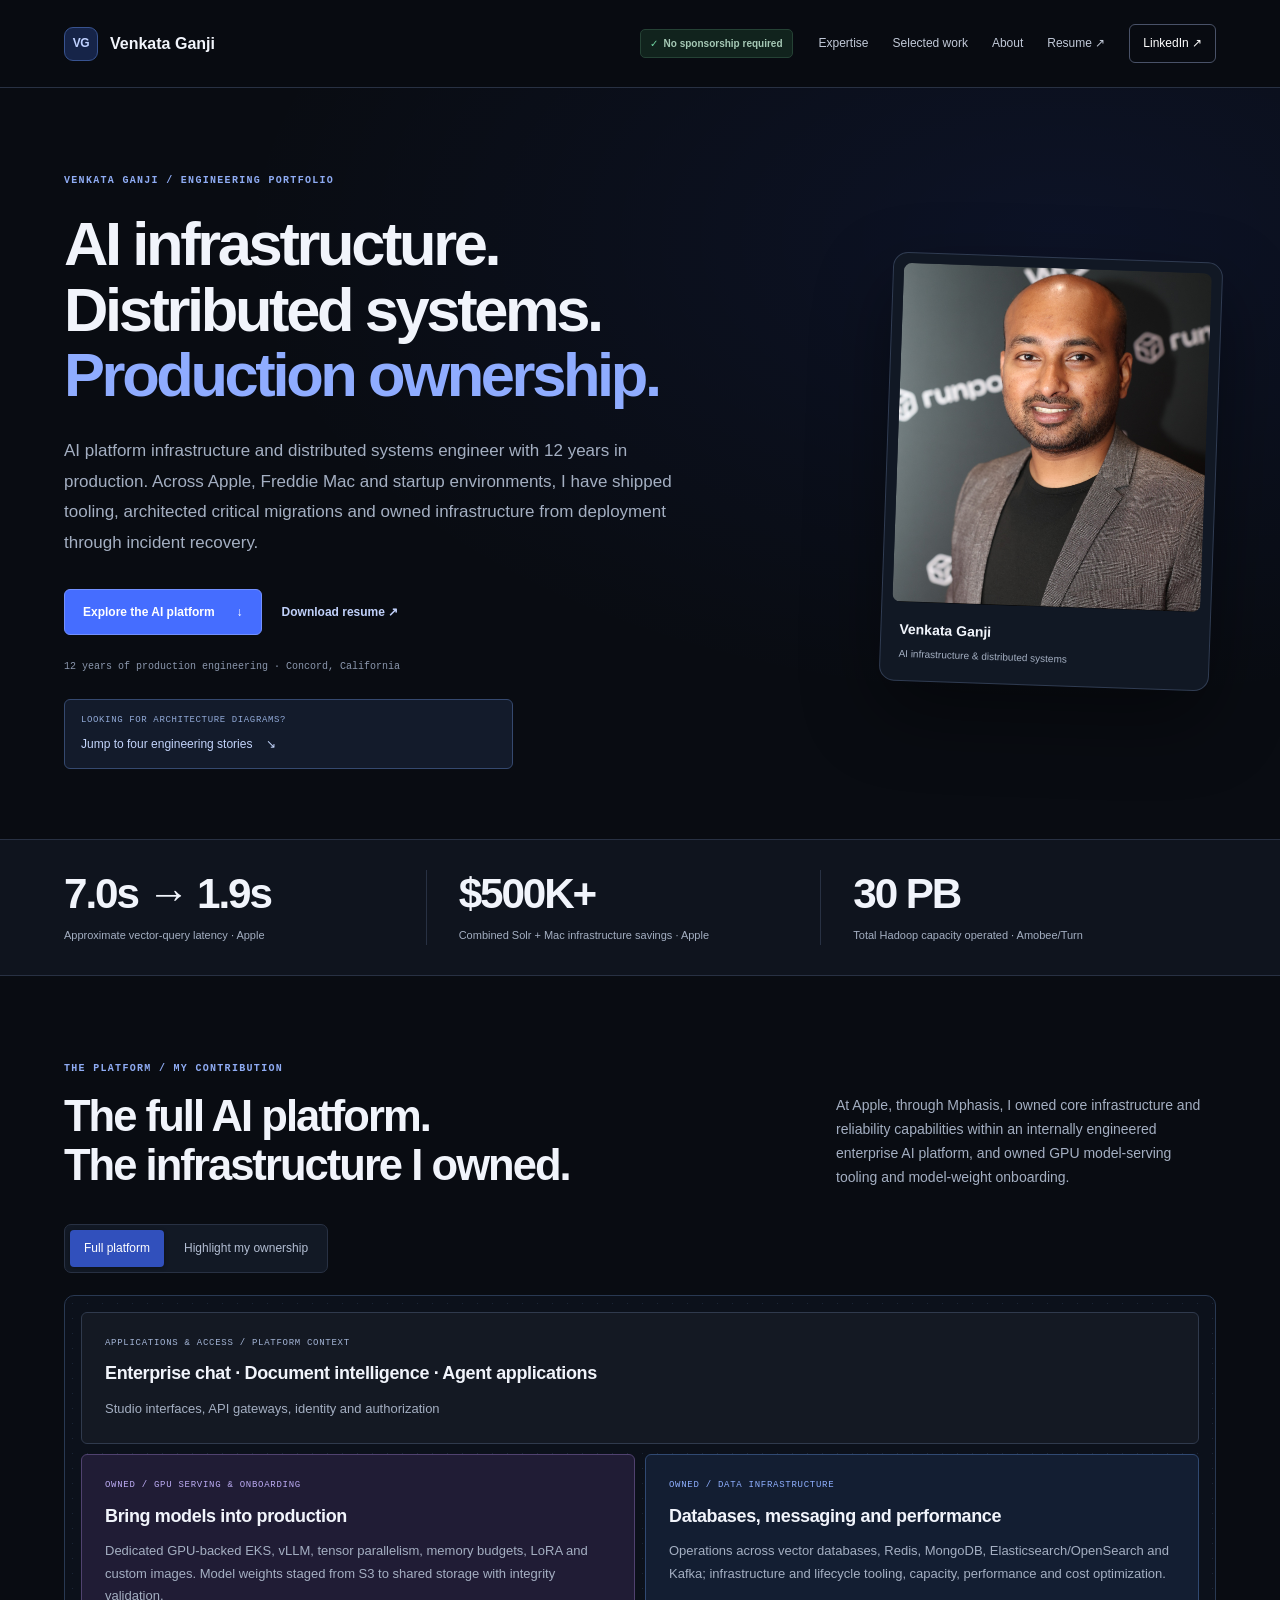
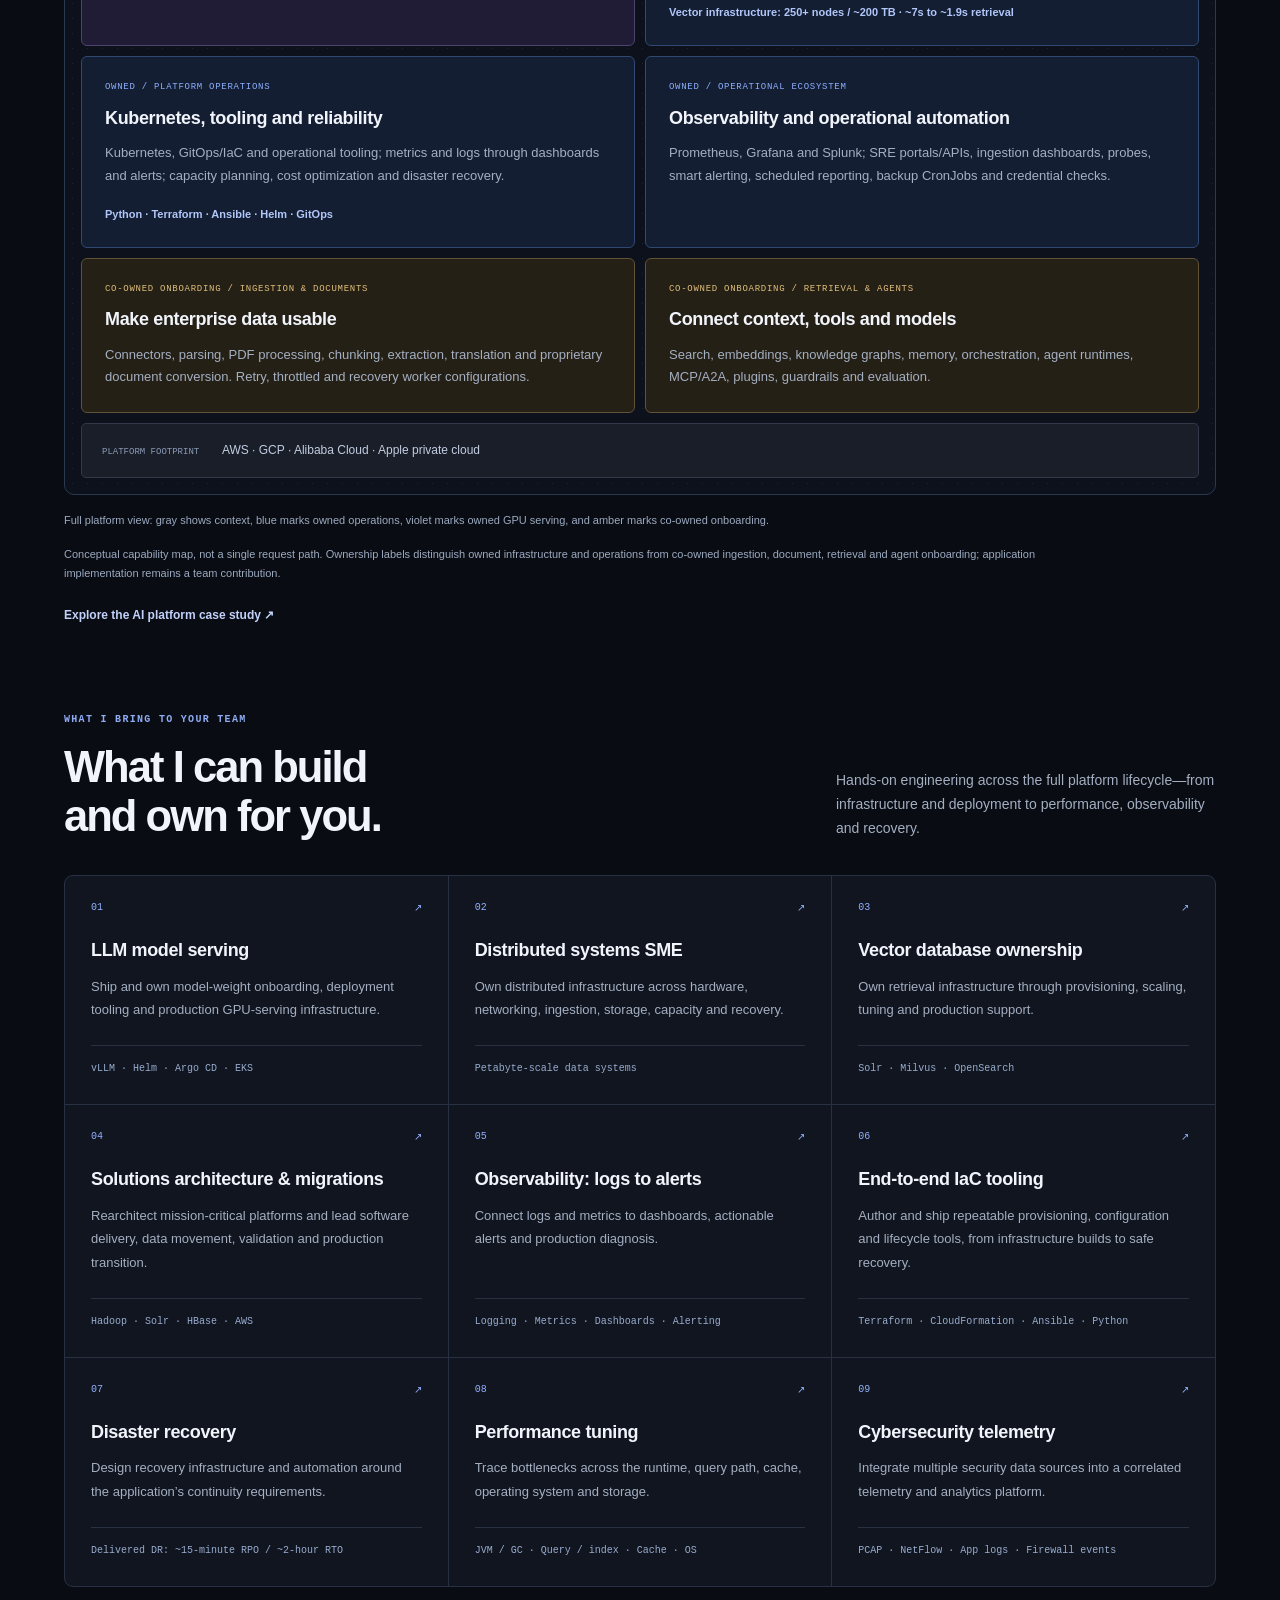
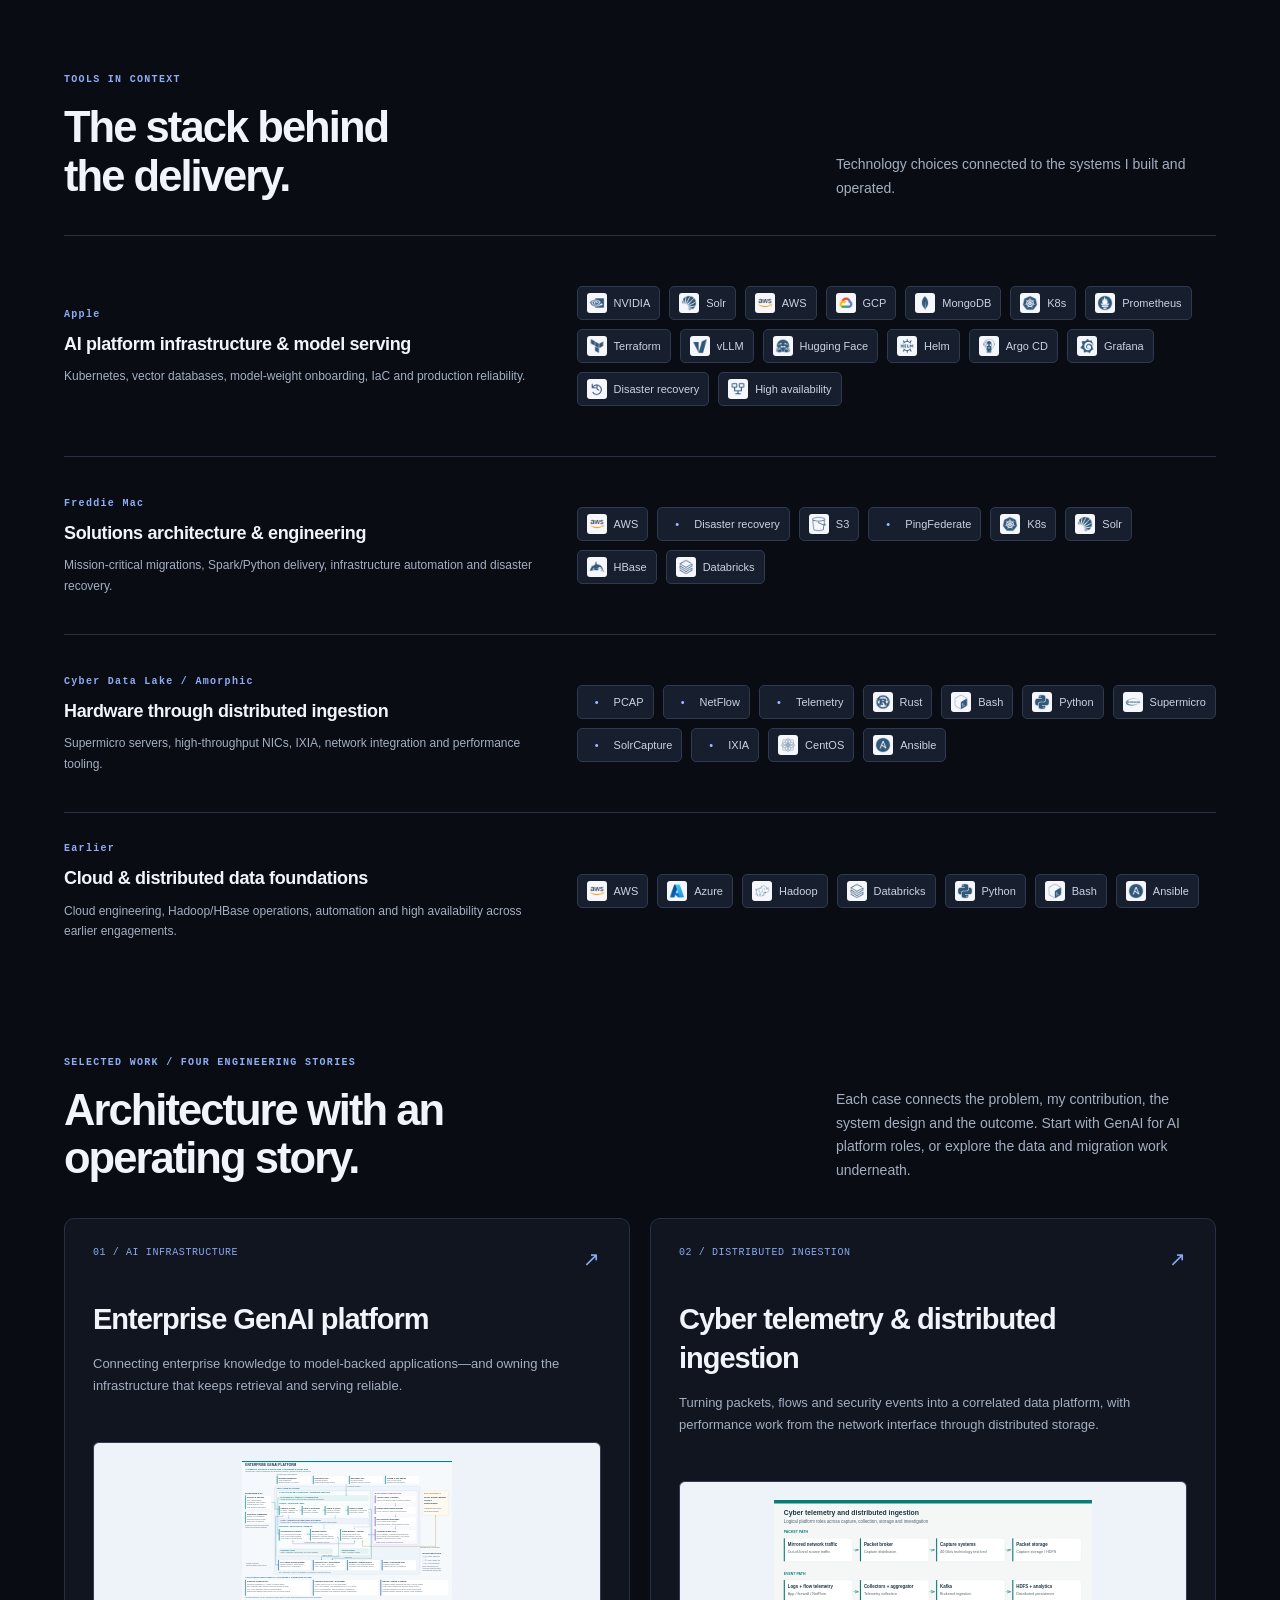
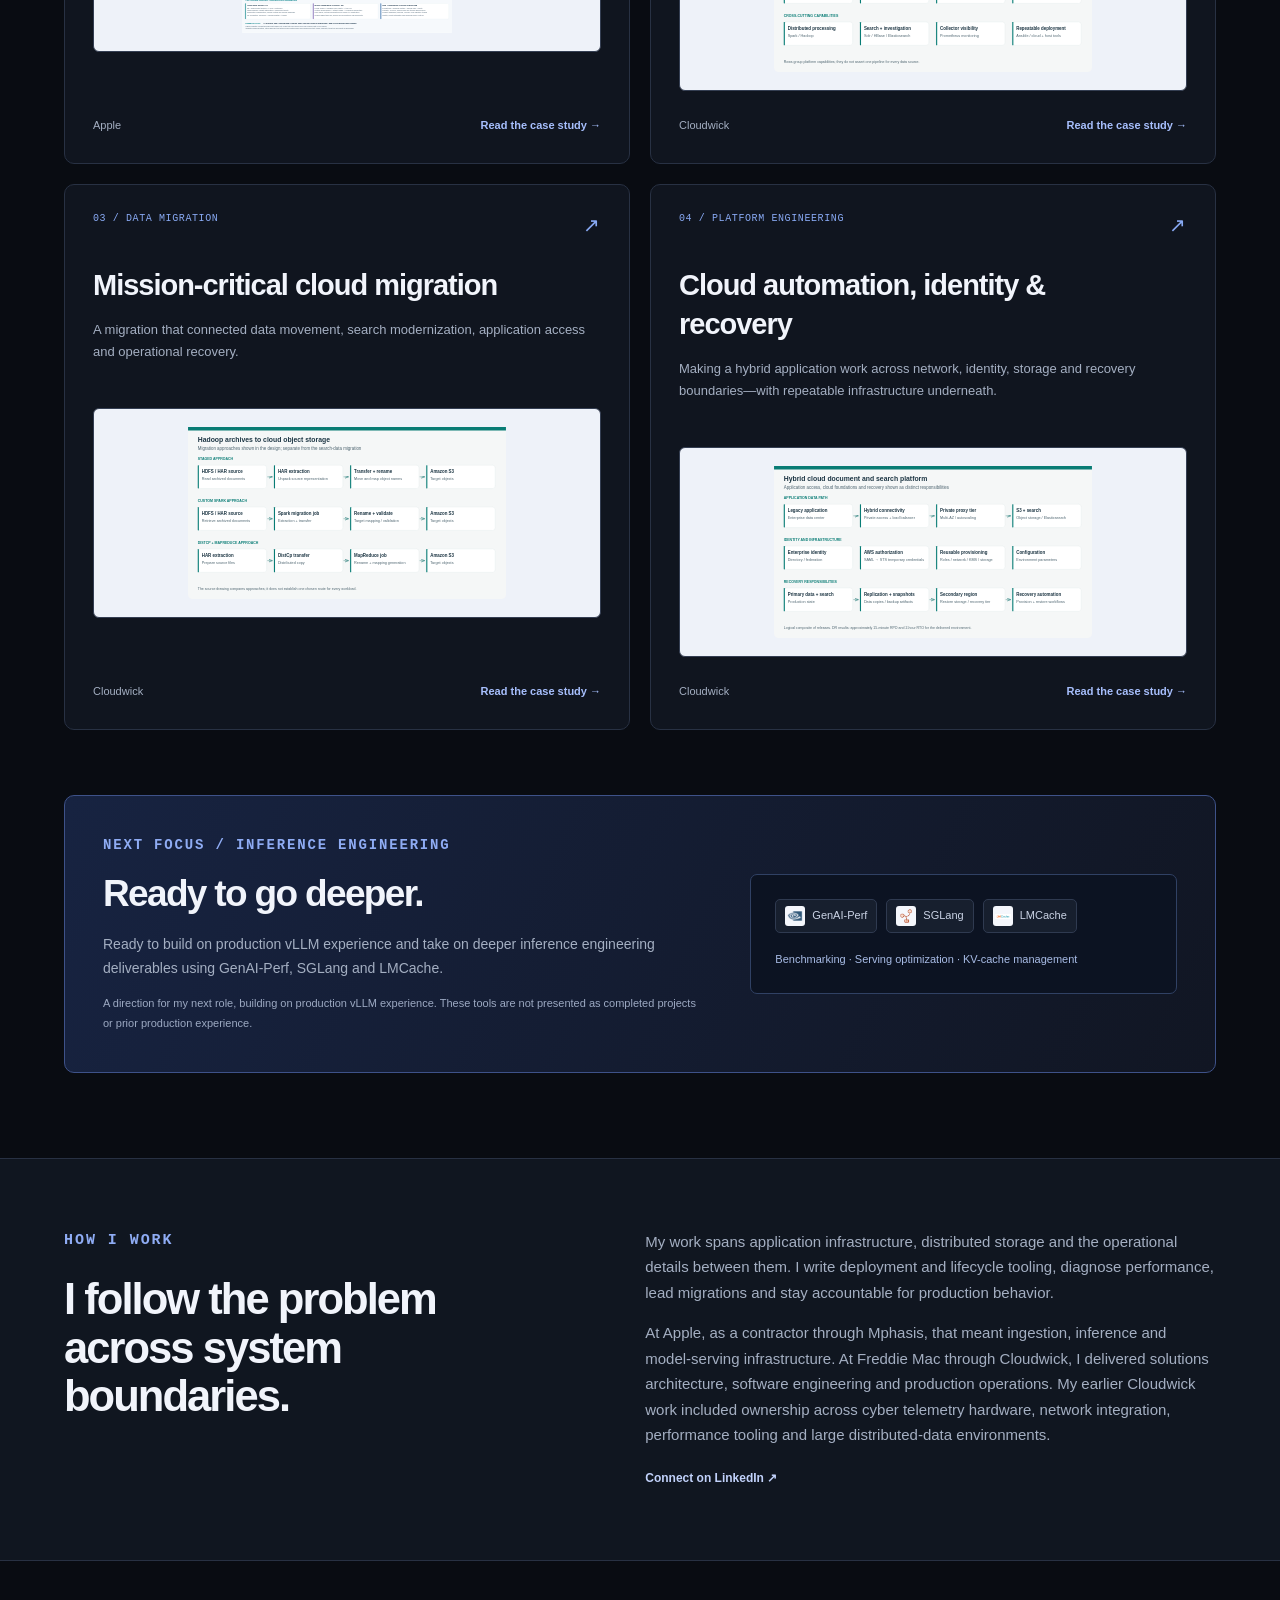
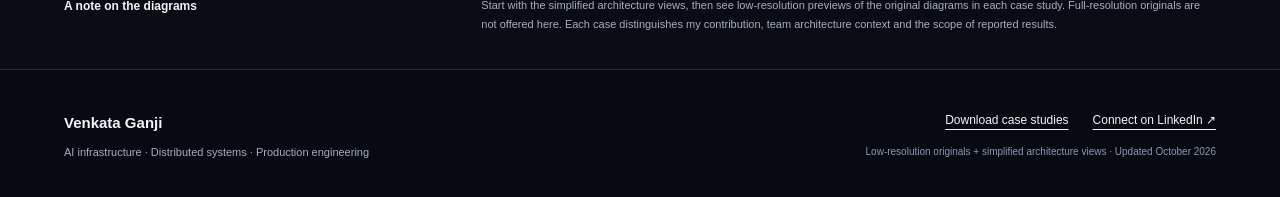
==== commit ea5e32f0: "Remove public Word resume download" ====
--- a/index.html
+++ b/index.html
@@ -1,4 +1,4 @@
-<!doctype html><html lang="en"><head><meta charset="utf-8"><meta name="viewport" content="width=device-width, initial-scale=1"><title>AI Infrastructure &amp; Distributed Systems | Venkata Ganji</title><meta name="description" content="AI platform infrastructure and distributed systems engineer with 12 years in production. Across Apple, Freddie Mac and startup environments, I have shipped tooling, architected critical migrations and owned infrastructure from deployment through incident recovery."><meta name="theme-color" content="#090c12"><meta property="og:title" content="AI Infrastructure &amp; Distributed Systems"><meta property="og:description" content="AI platform infrastructure and distributed systems engineer with 12 years in production. Across Apple, Freddie Mac and startup environments, I have shipped tooling, architected critical migrations and owned infrastructure from deployment through incident recovery."><meta property="og:type" content="website"><link rel="canonical" href="https://offroadguy.github.io/"><link rel="icon" href="assets/favicon.svg" type="image/svg+xml"><link rel="stylesheet" href="assets/style.css?v=2.1.0"><script defer src="assets/site.js?v=2.1.0"></script></head><body><a class="skip" href="#main">Skip to content</a><header class="site-header"><a class="wordmark" href="index.html"><span class="monogram">VG</span> Venkata Ganji</a><div class="header-actions"><span class="sponsorship-badge"><span aria-hidden="true">✓</span> No sponsorship required</span><nav aria-label="Primary"><a href="index.html#expertise">Expertise</a><a href="index.html#work">Selected work</a><a href="index.html#about">About</a><a href="downloads/Venkata_Ganji_Resume.pdf">Resume <span aria-hidden="true">↗</span></a><a class="nav-contact" href="https://www.linkedin.com/in/venkata-sai-ganji-3a30a2a4/">LinkedIn ↗</a></nav></div></header><main id="main"><section class="hero"><div class="hero-copy"><p class="eyebrow">VENKATA GANJI / ENGINEERING PORTFOLIO</p><h1>AI infrastructure.<br>Distributed systems.<br><em>Production ownership.</em></h1><p class="hero-intro">AI platform infrastructure and distributed systems engineer with 12 years in production. Across Apple, Freddie Mac and startup environments, I have shipped tooling, architected critical migrations and owned infrastructure from deployment through incident recovery.</p><div class="actions"><a class="button" href="#platform">Explore the AI platform <span>↓</span></a><a class="text-link" href="downloads/Venkata_Ganji_Resume.pdf">Download resume ↗</a><a class="text-link" href="downloads/Venkata_Ganji_Resume.docx">Word version ↗</a></div><p class="hero-foot">12 years of production engineering · Concord, California</p><a class="architecture-shortcut" href="#work"><span>LOOKING FOR ARCHITECTURE DIAGRAMS?</span> Jump to four engineering stories <b aria-hidden="true">↘</b></a></div><figure class="hero-portrait"><div class="portrait-frame"><img src="assets/venkata-ganji.jpg" alt="Venkata Ganji" width="1200" height="1800" fetchpriority="high"></div><figcaption><strong>Venkata Ganji</strong><span>AI infrastructure &amp; distributed systems</span></figcaption></figure></section><section class="impact-strip" aria-label="Selected career outcomes"><div><strong>7.0s → 1.9s</strong><span>Approximate vector-query latency · Apple</span></div><div><strong>$500K+</strong><span>Combined Solr + Mac infrastructure savings · Apple</span></div><div><strong>30 PB</strong><span>Total Hadoop capacity operated · Amobee/Turn</span></div></section><section class="platform-section" id="platform" aria-labelledby="platform-title">
+<!doctype html><html lang="en"><head><meta charset="utf-8"><meta name="viewport" content="width=device-width, initial-scale=1"><title>AI Infrastructure &amp; Distributed Systems | Venkata Ganji</title><meta name="description" content="AI platform infrastructure and distributed systems engineer with 12 years in production. Across Apple, Freddie Mac and startup environments, I have shipped tooling, architected critical migrations and owned infrastructure from deployment through incident recovery."><meta name="theme-color" content="#090c12"><meta property="og:title" content="AI Infrastructure &amp; Distributed Systems"><meta property="og:description" content="AI platform infrastructure and distributed systems engineer with 12 years in production. Across Apple, Freddie Mac and startup environments, I have shipped tooling, architected critical migrations and owned infrastructure from deployment through incident recovery."><meta property="og:type" content="website"><link rel="canonical" href="https://offroadguy.github.io/"><link rel="icon" href="assets/favicon.svg" type="image/svg+xml"><link rel="stylesheet" href="assets/style.css?v=2.1.0"><script defer src="assets/site.js?v=2.1.0"></script></head><body><a class="skip" href="#main">Skip to content</a><header class="site-header"><a class="wordmark" href="index.html"><span class="monogram">VG</span> Venkata Ganji</a><div class="header-actions"><span class="sponsorship-badge"><span aria-hidden="true">✓</span> No sponsorship required</span><nav aria-label="Primary"><a href="index.html#expertise">Expertise</a><a href="index.html#work">Selected work</a><a href="index.html#about">About</a><a href="downloads/Venkata_Ganji_Resume.pdf">Resume <span aria-hidden="true">↗</span></a><a class="nav-contact" href="https://www.linkedin.com/in/venkata-sai-ganji-3a30a2a4/">LinkedIn ↗</a></nav></div></header><main id="main"><section class="hero"><div class="hero-copy"><p class="eyebrow">VENKATA GANJI / ENGINEERING PORTFOLIO</p><h1>AI infrastructure.<br>Distributed systems.<br><em>Production ownership.</em></h1><p class="hero-intro">AI platform infrastructure and distributed systems engineer with 12 years in production. Across Apple, Freddie Mac and startup environments, I have shipped tooling, architected critical migrations and owned infrastructure from deployment through incident recovery.</p><div class="actions"><a class="button" href="#platform">Explore the AI platform <span>↓</span></a><a class="text-link" href="downloads/Venkata_Ganji_Resume.pdf">Download resume ↗</a></div><p class="hero-foot">12 years of production engineering · Concord, California</p><a class="architecture-shortcut" href="#work"><span>LOOKING FOR ARCHITECTURE DIAGRAMS?</span> Jump to four engineering stories <b aria-hidden="true">↘</b></a></div><figure class="hero-portrait"><div class="portrait-frame"><img src="assets/venkata-ganji.jpg" alt="Venkata Ganji" width="1200" height="1800" fetchpriority="high"></div><figcaption><strong>Venkata Ganji</strong><span>AI infrastructure &amp; distributed systems</span></figcaption></figure></section><section class="impact-strip" aria-label="Selected career outcomes"><div><strong>7.0s → 1.9s</strong><span>Approximate vector-query latency · Apple</span></div><div><strong>$500K+</strong><span>Combined Solr + Mac infrastructure savings · Apple</span></div><div><strong>30 PB</strong><span>Total Hadoop capacity operated · Amobee/Turn</span></div></section><section class="platform-section" id="platform" aria-labelledby="platform-title">
 <div class="section-intro"><div><p class="eyebrow">THE PLATFORM / MY CONTRIBUTION</p><h2 id="platform-title">The full AI platform.<br>The infrastructure I owned.</h2></div><p>At Apple, through Mphasis, I owned core infrastructure and reliability capabilities within an internally engineered enterprise AI platform, and owned GPU model-serving tooling and model-weight onboarding.</p></div>
 <div class="platform-controls" role="group" aria-label="Platform map view"><button type="button" data-platform-view="all" aria-pressed="true">Full platform</button><button type="button" data-platform-view="ownership" aria-pressed="false">Highlight my ownership</button></div>
 <div class="platform-canvas" id="platform-map">
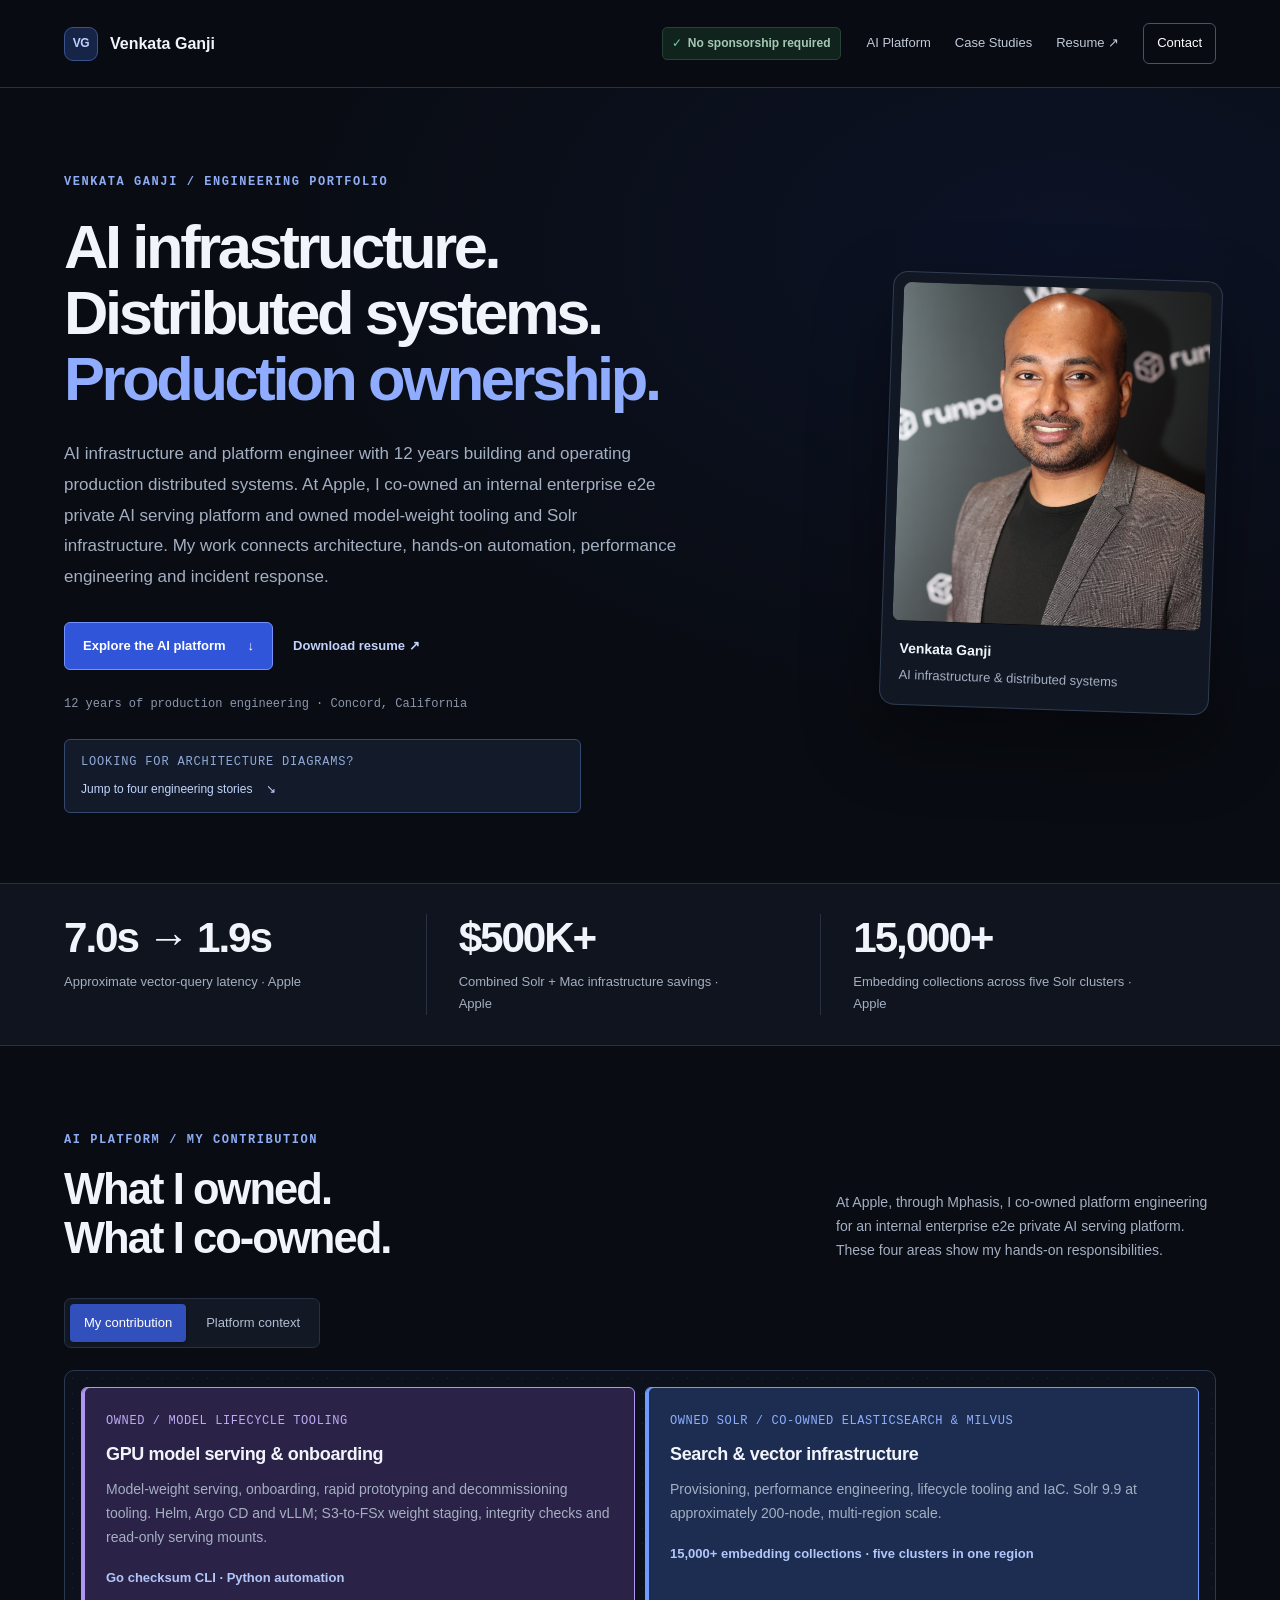
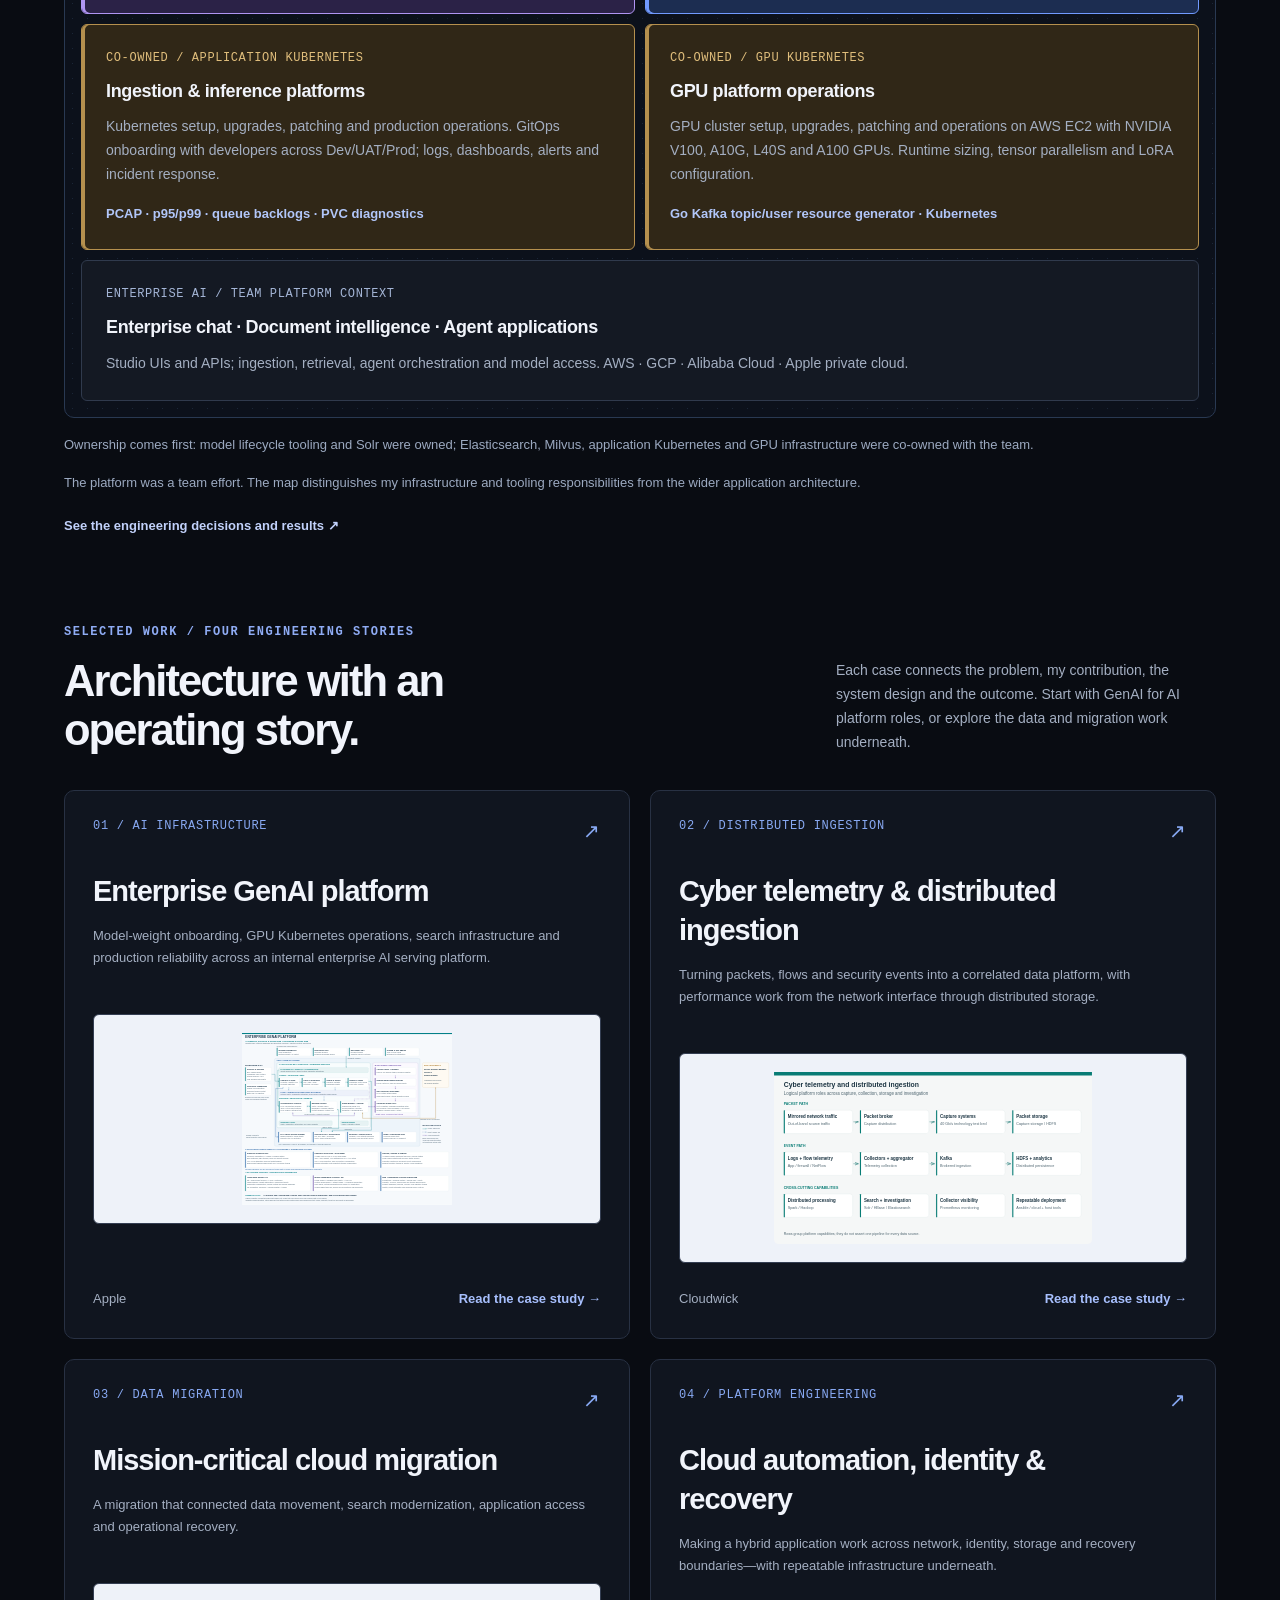
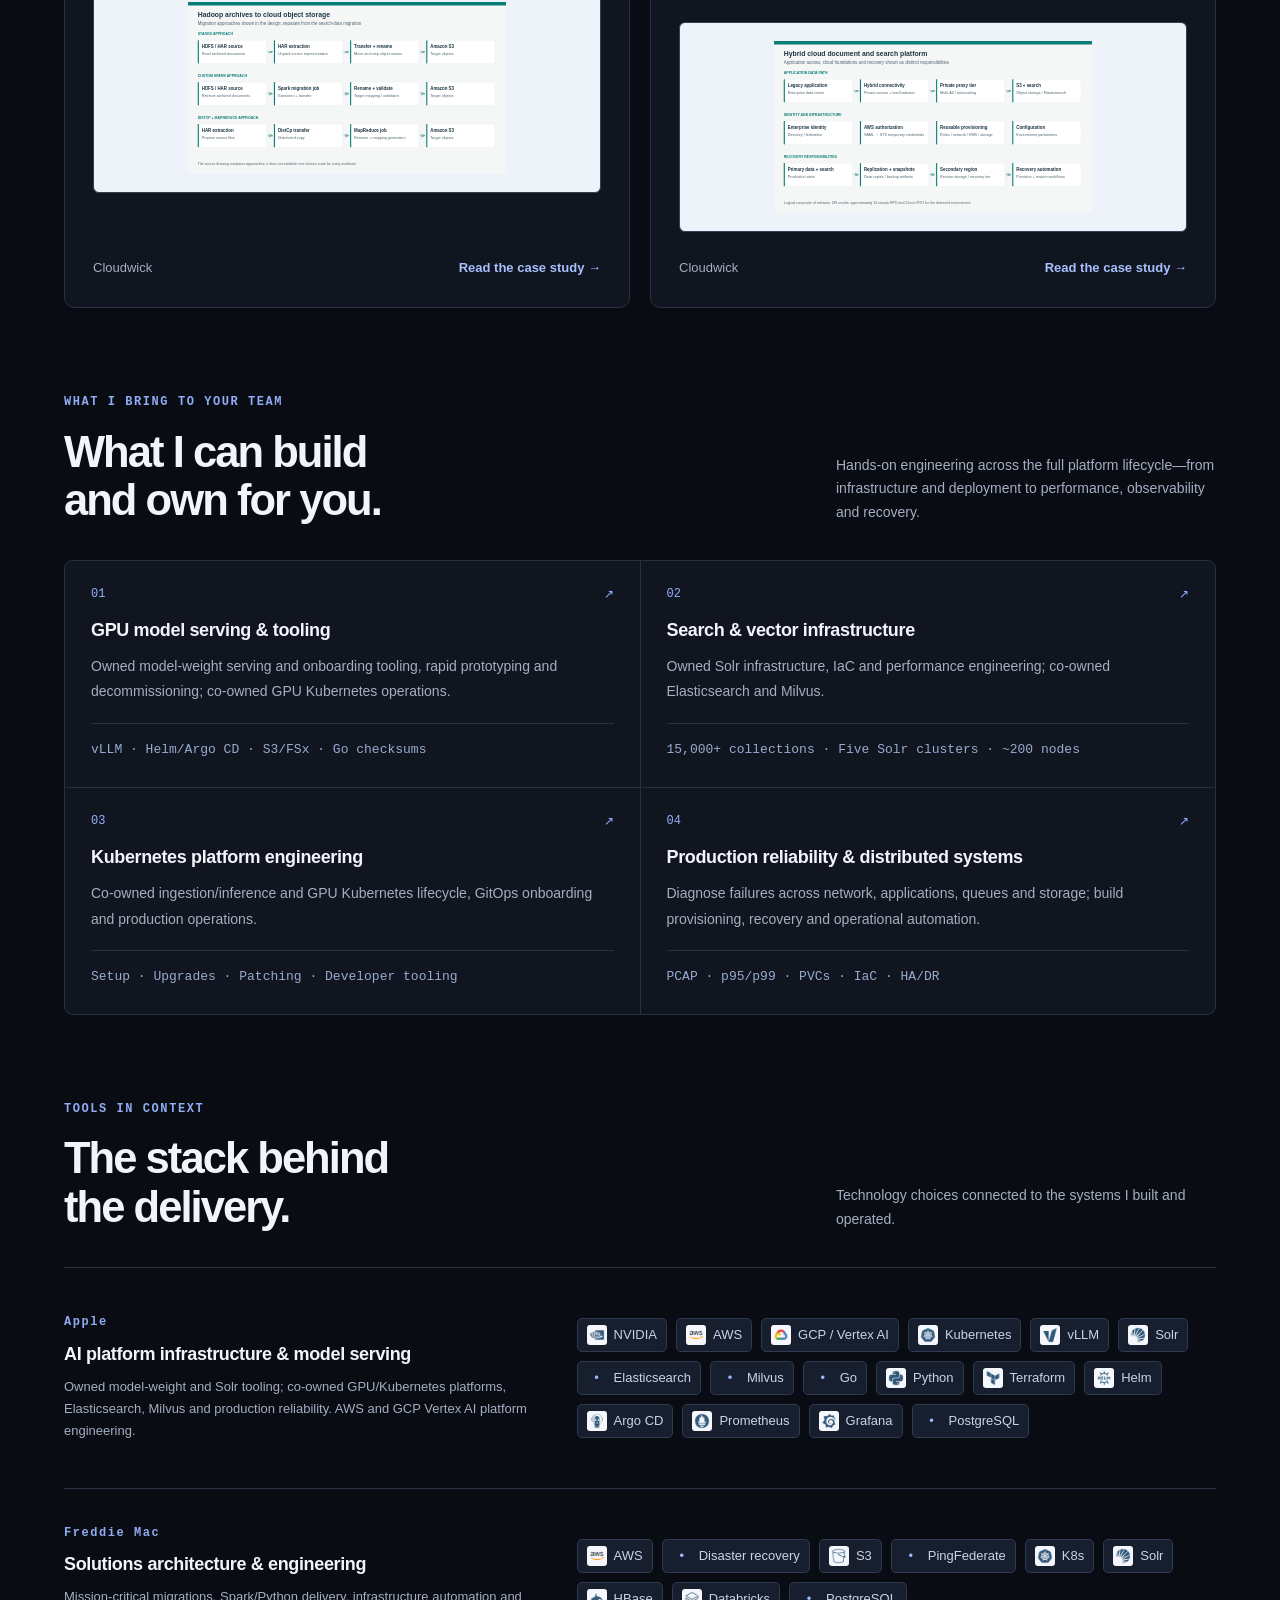
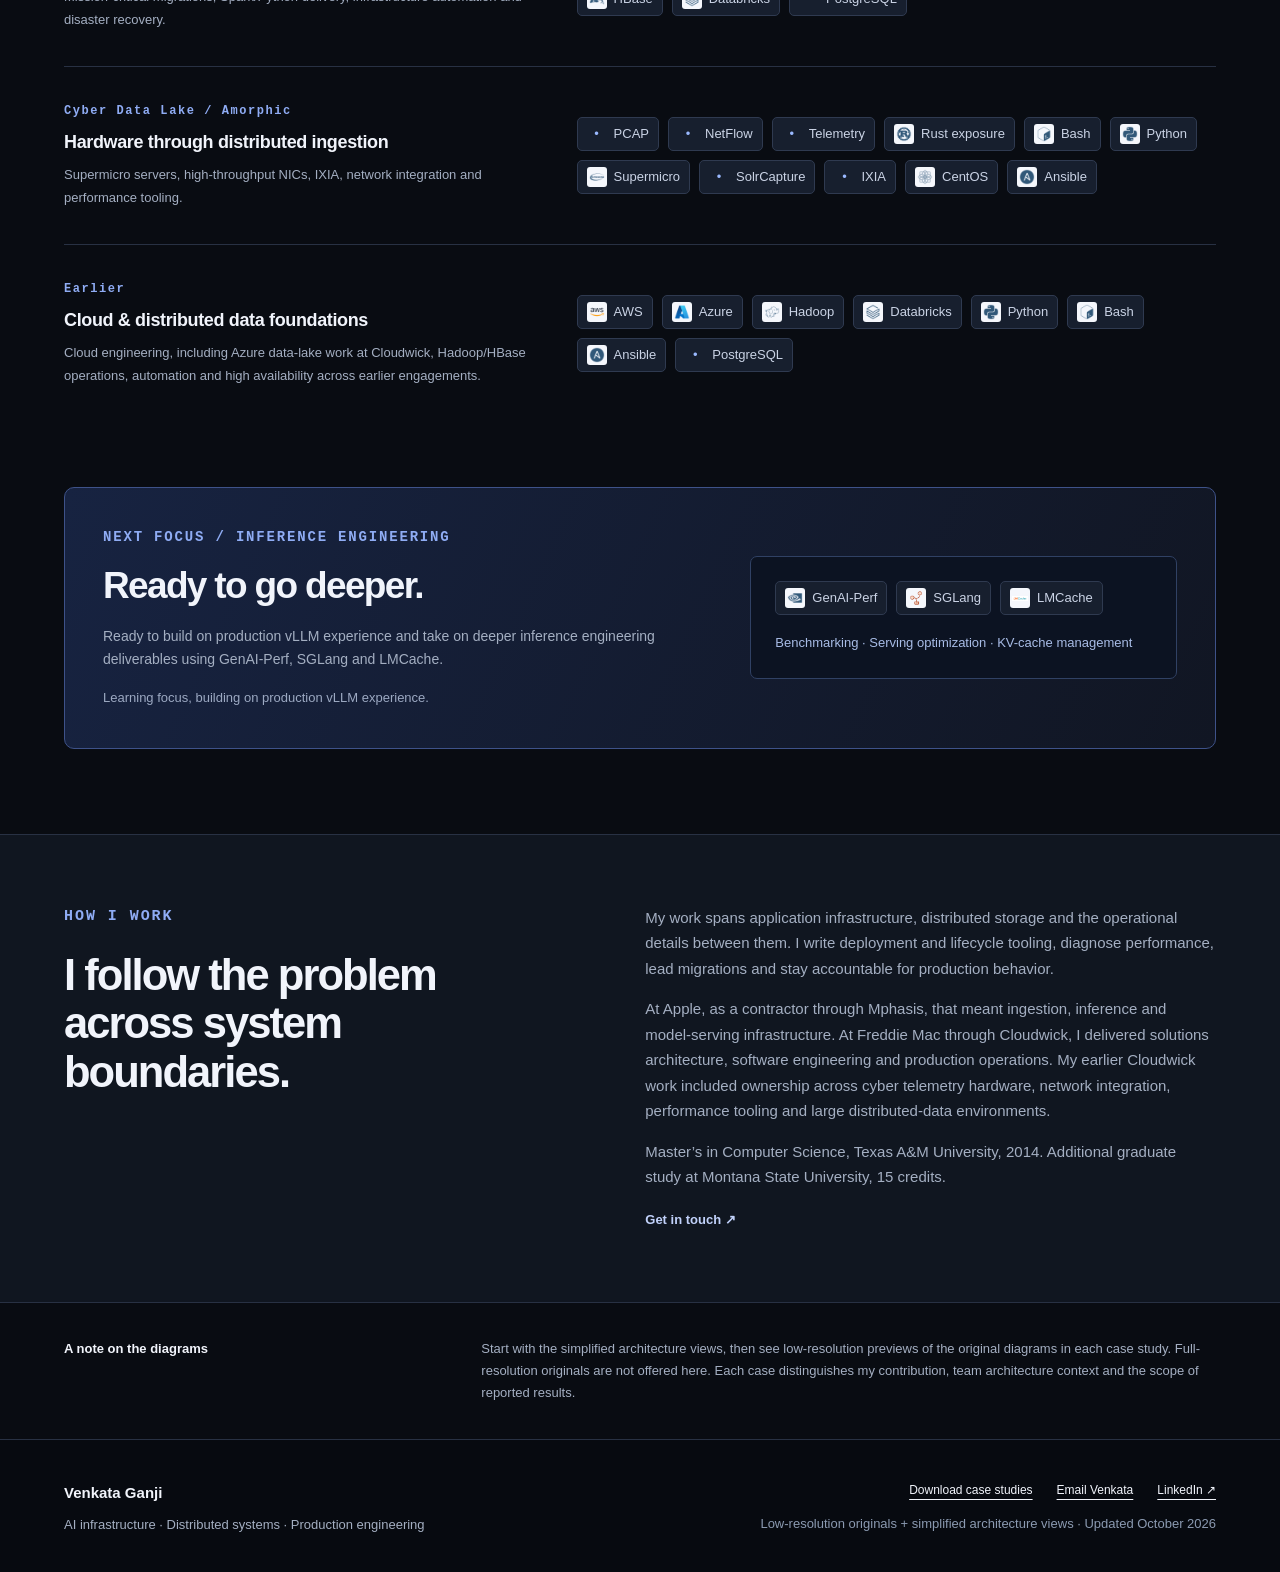
==== commit 102a6407: "Clarify AI platform ownership and refresh portfolio evidence" ====
--- a/index.html
+++ b/index.html
@@ -1,21 +1,16 @@
-<!doctype html><html lang="en"><head><meta charset="utf-8"><meta name="viewport" content="width=device-width, initial-scale=1"><title>AI Infrastructure &amp; Distributed Systems | Venkata Ganji</title><meta name="description" content="AI platform infrastructure and distributed systems engineer with 12 years in production. Across Apple, Freddie Mac and startup environments, I have shipped tooling, architected critical migrations and owned infrastructure from deployment through incident recovery."><meta name="theme-color" content="#090c12"><meta property="og:title" content="AI Infrastructure &amp; Distributed Systems"><meta property="og:description" content="AI platform infrastructure and distributed systems engineer with 12 years in production. Across Apple, Freddie Mac and startup environments, I have shipped tooling, architected critical migrations and owned infrastructure from deployment through incident recovery."><meta property="og:type" content="website"><link rel="canonical" href="https://offroadguy.github.io/"><link rel="icon" href="assets/favicon.svg" type="image/svg+xml"><link rel="stylesheet" href="assets/style.css?v=2.1.0"><script defer src="assets/site.js?v=2.1.0"></script></head><body><a class="skip" href="#main">Skip to content</a><header class="site-header"><a class="wordmark" href="index.html"><span class="monogram">VG</span> Venkata Ganji</a><div class="header-actions"><span class="sponsorship-badge"><span aria-hidden="true">✓</span> No sponsorship required</span><nav aria-label="Primary"><a href="index.html#expertise">Expertise</a><a href="index.html#work">Selected work</a><a href="index.html#about">About</a><a href="downloads/Venkata_Ganji_Resume.pdf">Resume <span aria-hidden="true">↗</span></a><a class="nav-contact" href="https://www.linkedin.com/in/venkata-sai-ganji-3a30a2a4/">LinkedIn ↗</a></nav></div></header><main id="main"><section class="hero"><div class="hero-copy"><p class="eyebrow">VENKATA GANJI / ENGINEERING PORTFOLIO</p><h1>AI infrastructure.<br>Distributed systems.<br><em>Production ownership.</em></h1><p class="hero-intro">AI platform infrastructure and distributed systems engineer with 12 years in production. Across Apple, Freddie Mac and startup environments, I have shipped tooling, architected critical migrations and owned infrastructure from deployment through incident recovery.</p><div class="actions"><a class="button" href="#platform">Explore the AI platform <span>↓</span></a><a class="text-link" href="downloads/Venkata_Ganji_Resume.pdf">Download resume ↗</a></div><p class="hero-foot">12 years of production engineering · Concord, California</p><a class="architecture-shortcut" href="#work"><span>LOOKING FOR ARCHITECTURE DIAGRAMS?</span> Jump to four engineering stories <b aria-hidden="true">↘</b></a></div><figure class="hero-portrait"><div class="portrait-frame"><img src="assets/venkata-ganji.jpg" alt="Venkata Ganji" width="1200" height="1800" fetchpriority="high"></div><figcaption><strong>Venkata Ganji</strong><span>AI infrastructure &amp; distributed systems</span></figcaption></figure></section><section class="impact-strip" aria-label="Selected career outcomes"><div><strong>7.0s → 1.9s</strong><span>Approximate vector-query latency · Apple</span></div><div><strong>$500K+</strong><span>Combined Solr + Mac infrastructure savings · Apple</span></div><div><strong>30 PB</strong><span>Total Hadoop capacity operated · Amobee/Turn</span></div></section><section class="platform-section" id="platform" aria-labelledby="platform-title">
-<div class="section-intro"><div><p class="eyebrow">THE PLATFORM / MY CONTRIBUTION</p><h2 id="platform-title">The full AI platform.<br>The infrastructure I owned.</h2></div><p>At Apple, through Mphasis, I owned core infrastructure and reliability capabilities within an internally engineered enterprise AI platform, and owned GPU model-serving tooling and model-weight onboarding.</p></div>
-<div class="platform-controls" role="group" aria-label="Platform map view"><button type="button" data-platform-view="all" aria-pressed="true">Full platform</button><button type="button" data-platform-view="ownership" aria-pressed="false">Highlight my ownership</button></div>
-<div class="platform-canvas" id="platform-map">
-<div class="platform-layer platform-context"><span class="platform-label">APPLICATIONS &amp; ACCESS / PLATFORM CONTEXT</span><h3>Enterprise chat · Document intelligence · Agent applications</h3><p>Studio interfaces, API gateways, identity and authorization</p></div>
+<!doctype html><html lang="en"><head><meta charset="utf-8"><meta name="viewport" content="width=device-width, initial-scale=1"><title>AI Infrastructure &amp; Distributed Systems | Venkata Ganji</title><meta name="description" content="AI infrastructure and platform engineer with 12 years building and operating production distributed systems. At Apple, I co-owned an internal enterprise e2e private AI serving platform and owned model-weight tooling and Solr infrastructure. My work connects architecture, hands-on automation, performance engineering and incident response."><meta name="theme-color" content="#090c12"><meta property="og:title" content="AI Infrastructure &amp; Distributed Systems"><meta property="og:description" content="AI infrastructure and platform engineer with 12 years building and operating production distributed systems. At Apple, I co-owned an internal enterprise e2e private AI serving platform and owned model-weight tooling and Solr infrastructure. My work connects architecture, hands-on automation, performance engineering and incident response."><meta property="og:type" content="website"><link rel="canonical" href="https://offroadguy.github.io/"><link rel="icon" href="assets/favicon.svg" type="image/svg+xml"><link rel="stylesheet" href="assets/style.css?v=2.2.0"><script defer src="assets/site.js?v=2.2.0"></script></head><body><a class="skip" href="#main">Skip to content</a><header class="site-header"><a class="wordmark" href="index.html"><span class="monogram">VG</span> Venkata Ganji</a><div class="header-actions"><span class="sponsorship-badge"><span aria-hidden="true">✓</span> No sponsorship required</span><nav aria-label="Primary"><a href="index.html#platform">AI Platform</a><a href="index.html#work">Case Studies</a><a href="downloads/Venkata_Ganji_Resume.pdf">Resume <span aria-hidden="true">↗</span></a><a class="nav-contact" href="mailto:venkataganji.careers@gmail.com">Contact</a></nav></div></header><main id="main"><section class="hero"><div class="hero-copy"><p class="eyebrow">VENKATA GANJI / ENGINEERING PORTFOLIO</p><h1>AI infrastructure.<br>Distributed systems.<br><em>Production ownership.</em></h1><p class="hero-intro">AI infrastructure and platform engineer with 12 years building and operating production distributed systems. At Apple, I co-owned an internal enterprise e2e private AI serving platform and owned model-weight tooling and Solr infrastructure. My work connects architecture, hands-on automation, performance engineering and incident response.</p><div class="actions"><a class="button" href="#platform">Explore the AI platform <span>↓</span></a><a class="text-link" href="downloads/Venkata_Ganji_Resume.pdf">Download resume ↗</a></div><p class="hero-foot">12 years of production engineering · Concord, California</p><a class="architecture-shortcut" href="#work"><span>LOOKING FOR ARCHITECTURE DIAGRAMS?</span> Jump to four engineering stories <b aria-hidden="true">↘</b></a></div><figure class="hero-portrait"><div class="portrait-frame"><img src="assets/venkata-ganji.jpg" alt="Venkata Ganji" width="1200" height="1800" fetchpriority="high"></div><figcaption><strong>Venkata Ganji</strong><span>AI infrastructure &amp; distributed systems</span></figcaption></figure></section><section class="impact-strip" aria-label="Selected career outcomes"><div><strong>7.0s → 1.9s</strong><span>Approximate vector-query latency · Apple</span></div><div><strong>$500K+</strong><span>Combined Solr + Mac infrastructure savings · Apple</span></div><div><strong>15,000+</strong><span>Embedding collections across five Solr clusters · Apple</span></div></section><section class="platform-section" id="platform" aria-labelledby="platform-title">
+<div class="section-intro"><div><p class="eyebrow">AI PLATFORM / MY CONTRIBUTION</p><h2 id="platform-title">What I owned.<br>What I co-owned.</h2></div><p>At Apple, through Mphasis, I co-owned platform engineering for an internal enterprise e2e private AI serving platform. These four areas show my hands-on responsibilities.</p></div>
+<div class="platform-controls" role="group" aria-label="Platform map view"><button type="button" data-platform-view="ownership" aria-pressed="true">My contribution</button><button type="button" data-platform-view="all" aria-pressed="false">Platform context</button></div>
+<div class="platform-canvas focus-ownership" id="platform-map">
 <div class="platform-owned-grid">
-<div class="platform-layer platform-shared"><span class="platform-label">OWNED / GPU SERVING &amp; ONBOARDING</span><h3>Bring models into production</h3><p>Dedicated GPU-backed EKS, vLLM, tensor parallelism, memory budgets, LoRA and custom images. Model weights staged from S3 to shared storage with integrity validation.</p></div>
-<div class="platform-layer platform-owned"><span class="platform-label">OWNED / DATA INFRASTRUCTURE</span><h3>Databases, messaging and performance</h3><p>Operations across vector databases, Redis, MongoDB, Elasticsearch/OpenSearch and Kafka; infrastructure and lifecycle tooling, capacity, performance and cost optimization.</p><strong>Vector infrastructure: 250+ nodes / ~200 TB · ~7s to ~1.9s retrieval</strong></div>
-<div class="platform-layer platform-owned"><span class="platform-label">OWNED / PLATFORM OPERATIONS</span><h3>Kubernetes, tooling and reliability</h3><p>Kubernetes, GitOps/IaC and operational tooling; metrics and logs through dashboards and alerts; capacity planning, cost optimization and disaster recovery.</p><strong>Python · Terraform · Ansible · Helm · GitOps</strong></div>
-<div class="platform-layer platform-owned"><span class="platform-label">OWNED / OPERATIONAL ECOSYSTEM</span><h3>Observability and operational automation</h3><p>Prometheus, Grafana and Splunk; SRE portals/APIs, ingestion dashboards, probes, smart alerting, scheduled reporting, backup CronJobs and credential checks.</p></div>
+<div class="platform-layer platform-shared"><span class="platform-label">OWNED / MODEL LIFECYCLE TOOLING</span><h3>GPU model serving &amp; onboarding</h3><p>Model-weight serving, onboarding, rapid prototyping and decommissioning tooling. Helm, Argo CD and vLLM; S3-to-FSx weight staging, integrity checks and read-only serving mounts.</p><strong>Go checksum CLI · Python automation</strong></div>
+<div class="platform-layer platform-owned"><span class="platform-label">OWNED SOLR / CO-OWNED ELASTICSEARCH &amp; MILVUS</span><h3>Search &amp; vector infrastructure</h3><p>Provisioning, performance engineering, lifecycle tooling and IaC. Solr 9.9 at approximately 200-node, multi-region scale.</p><strong>15,000+ embedding collections · five clusters in one region</strong></div>
+<div class="platform-layer platform-coowned"><span class="platform-label">CO-OWNED / APPLICATION KUBERNETES</span><h3>Ingestion &amp; inference platforms</h3><p>Kubernetes setup, upgrades, patching and production operations. GitOps onboarding with developers across Dev/UAT/Prod; logs, dashboards, alerts and incident response.</p><strong>PCAP · p95/p99 · queue backlogs · PVC diagnostics</strong></div>
+<div class="platform-layer platform-coowned"><span class="platform-label">CO-OWNED / GPU KUBERNETES</span><h3>GPU platform operations</h3><p>GPU cluster setup, upgrades, patching and operations on AWS EC2 with NVIDIA V100, A10G, L40S and A100 GPUs. Runtime sizing, tensor parallelism and LoRA configuration.</p><strong>Go Kafka topic/user resource generator · Kubernetes</strong></div>
 </div>
-<div class="platform-owned-grid platform-coowned-grid">
-<div class="platform-layer platform-coowned"><span class="platform-label">CO-OWNED ONBOARDING / INGESTION &amp; DOCUMENTS</span><h3>Make enterprise data usable</h3><p>Connectors, parsing, PDF processing, chunking, extraction, translation and proprietary document conversion. Retry, throttled and recovery worker configurations.</p></div>
-<div class="platform-layer platform-coowned"><span class="platform-label">CO-OWNED ONBOARDING / RETRIEVAL &amp; AGENTS</span><h3>Connect context, tools and models</h3><p>Search, embeddings, knowledge graphs, memory, orchestration, agent runtimes, MCP/A2A, plugins, guardrails and evaluation.</p></div>
+<div class="platform-layer platform-context"><span class="platform-label">ENTERPRISE AI / TEAM PLATFORM CONTEXT</span><h3>Enterprise chat · Document intelligence · Agent applications</h3><p>Studio UIs and APIs; ingestion, retrieval, agent orchestration and model access. AWS · GCP · Alibaba Cloud · Apple private cloud.</p></div>
 </div>
-<div class="platform-clouds"><span>PLATFORM FOOTPRINT</span> AWS · GCP · Alibaba Cloud · Apple private cloud</div>
-</div>
-<p class="platform-view-note" aria-live="polite">Full platform view: gray shows context, blue marks owned operations, violet marks owned GPU serving, and amber marks co-owned onboarding.</p>
-<p class="platform-scope">Conceptual capability map, not a single request path. Ownership labels distinguish owned infrastructure and operations from co-owned ingestion, document, retrieval and agent onboarding; application implementation remains a team contribution.</p>
-<a class="text-link" href="cases/genai.html">Explore the AI platform case study ↗</a>
-</section><section class="capabilities-section" id="expertise"><div class="section-intro"><div><p class="eyebrow">WHAT I BRING TO YOUR TEAM</p><h2>What I can build<br>and own for you.</h2></div><p>Hands-on engineering across the full platform lifecycle—from infrastructure and deployment to performance, observability and recovery.</p></div><div class="capabilities-grid"><a class="capability-card" href="cases/genai.html"><div class="capability-top"><span>01</span><span aria-hidden="true">↗</span></div><h3>LLM model serving</h3><p>Ship and own model-weight onboarding, deployment tooling and production GPU-serving infrastructure.</p><small>vLLM · Helm · Argo CD · EKS</small></a><a class="capability-card" href="cases/cyber-data.html"><div class="capability-top"><span>02</span><span aria-hidden="true">↗</span></div><h3>Distributed systems SME</h3><p>Own distributed infrastructure across hardware, networking, ingestion, storage, capacity and recovery.</p><small>Petabyte-scale data systems</small></a><a class="capability-card" href="cases/genai.html"><div class="capability-top"><span>03</span><span aria-hidden="true">↗</span></div><h3>Vector database ownership</h3><p>Own retrieval infrastructure through provisioning, scaling, tuning and production support.</p><small>Solr · Milvus · OpenSearch</small></a><a class="capability-card" href="cases/migration.html"><div class="capability-top"><span>04</span><span aria-hidden="true">↗</span></div><h3>Solutions architecture &amp; migrations</h3><p>Rearchitect mission-critical platforms and lead software delivery, data movement, validation and production transition.</p><small>Hadoop · Solr · HBase · AWS</small></a><a class="capability-card" href="cases/genai.html"><div class="capability-top"><span>05</span><span aria-hidden="true">↗</span></div><h3>Observability: logs to alerts</h3><p>Connect logs and metrics to dashboards, actionable alerts and production diagnosis.</p><small>Logging · Metrics · Dashboards · Alerting</small></a><a class="capability-card" href="cases/cloud-foundations.html"><div class="capability-top"><span>06</span><span aria-hidden="true">↗</span></div><h3>End-to-end IaC tooling</h3><p>Author and ship repeatable provisioning, configuration and lifecycle tools, from infrastructure builds to safe recovery.</p><small>Terraform · CloudFormation · Ansible · Python</small></a><a class="capability-card" href="cases/cloud-foundations.html"><div class="capability-top"><span>07</span><span aria-hidden="true">↗</span></div><h3>Disaster recovery</h3><p>Design recovery infrastructure and automation around the application’s continuity requirements.</p><small>Delivered DR: ~15-minute RPO / ~2-hour RTO</small></a><a class="capability-card" href="cases/genai.html"><div class="capability-top"><span>08</span><span aria-hidden="true">↗</span></div><h3>Performance tuning</h3><p>Trace bottlenecks across the runtime, query path, cache, operating system and storage.</p><small>JVM / GC · Query / index · Cache · OS</small></a><a class="capability-card" href="cases/cyber-data.html"><div class="capability-top"><span>09</span><span aria-hidden="true">↗</span></div><h3>Cybersecurity telemetry</h3><p>Integrate multiple security data sources into a correlated telemetry and analytics platform.</p><small>PCAP · NetFlow · App logs · Firewall events</small></a></div></section><section class="technology-section" id="technology"><div class="section-intro"><div><p class="eyebrow">TOOLS IN CONTEXT</p><h2>The stack behind<br>the delivery.</h2></div><p>Technology choices connected to the systems I built and operated.</p></div><article class="technology-row"><div><p class="eyebrow">Apple</p><h3>AI platform infrastructure &amp; model serving</h3><p>Kubernetes, vector databases, model-weight onboarding, IaC and production reliability.</p></div><ul class="technology-strip" aria-label="Apple tools and capabilities"><li><img src="assets/technologies/nvidia.png" width="20" height="20" alt="" loading="lazy"><span>NVIDIA</span></li><li><img src="assets/technologies/solr.png" width="20" height="20" alt="" loading="lazy"><span>Solr</span></li><li><img src="assets/technologies/aws.png" width="20" height="20" alt="" loading="lazy"><span>AWS</span></li><li><img src="assets/technologies/gcp.png" width="20" height="20" alt="" loading="lazy"><span>GCP</span></li><li><img src="assets/technologies/mongodb.png" width="20" height="20" alt="" loading="lazy"><span>MongoDB</span></li><li><img src="assets/technologies/kubernetes.png" width="20" height="20" alt="" loading="lazy"><span>K8s</span></li><li><img src="assets/technologies/prometheus.png" width="20" height="20" alt="" loading="lazy"><span>Prometheus</span></li><li><img src="assets/technologies/terraform.png" width="20" height="20" alt="" loading="lazy"><span>Terraform</span></li><li><img src="assets/technologies/vllm.png" width="20" height="20" alt="" loading="lazy"><span>vLLM</span></li><li><img src="assets/technologies/huggingface.png" width="20" height="20" alt="" loading="lazy"><span>Hugging Face</span></li><li><img src="assets/technologies/helm.png" width="20" height="20" alt="" loading="lazy"><span>Helm</span></li><li><img src="assets/technologies/argo.png" width="20" height="20" alt="" loading="lazy"><span>Argo CD</span></li><li><img src="assets/technologies/grafana.png" width="20" height="20" alt="" loading="lazy"><span>Grafana</span></li><li><img src="assets/technologies/dr.png" width="20" height="20" alt="" loading="lazy"><span>Disaster recovery</span></li><li><img src="assets/technologies/ha.png" width="20" height="20" alt="" loading="lazy"><span>High availability</span></li></ul></article><article class="technology-row"><div><p class="eyebrow">Freddie Mac</p><h3>Solutions architecture &amp; engineering</h3><p>Mission-critical migrations, Spark/Python delivery, infrastructure automation and disaster recovery.</p></div><ul class="technology-strip" aria-label="Freddie Mac tools and capabilities"><li><img src="assets/technologies/aws.png" width="20" height="20" alt="" loading="lazy"><span>AWS</span></li><li><span class="technology-symbol" aria-hidden="true">•</span><span>Disaster recovery</span></li><li><img src="assets/technologies/s3.png" width="20" height="20" alt="" loading="lazy"><span>S3</span></li><li><span class="technology-symbol" aria-hidden="true">•</span><span>PingFederate</span></li><li><img src="assets/technologies/kubernetes.png" width="20" height="20" alt="" loading="lazy"><span>K8s</span></li><li><img src="assets/technologies/solr.png" width="20" height="20" alt="" loading="lazy"><span>Solr</span></li><li><img src="assets/technologies/hbase.png" width="20" height="20" alt="" loading="lazy"><span>HBase</span></li><li><img src="assets/technologies/databricks.png" width="20" height="20" alt="" loading="lazy"><span>Databricks</span></li></ul></article><article class="technology-row"><div><p class="eyebrow">Cyber Data Lake / Amorphic</p><h3>Hardware through distributed ingestion</h3><p>Supermicro servers, high-throughput NICs, IXIA, network integration and performance tooling.</p></div><ul class="technology-strip" aria-label="Cyber Data Lake / Amorphic tools and capabilities"><li><span class="technology-symbol" aria-hidden="true">•</span><span>PCAP</span></li><li><span class="technology-symbol" aria-hidden="true">•</span><span>NetFlow</span></li><li><span class="technology-symbol" aria-hidden="true">•</span><span>Telemetry</span></li><li><img src="assets/technologies/rust.png" width="20" height="20" alt="" loading="lazy"><span>Rust</span></li><li><img src="assets/technologies/bash.png" width="20" height="20" alt="" loading="lazy"><span>Bash</span></li><li><img src="assets/technologies/python.png" width="20" height="20" alt="" loading="lazy"><span>Python</span></li><li><img src="assets/technologies/supermicro.png" width="20" height="20" alt="" loading="lazy"><span>Supermicro</span></li><li><span class="technology-symbol" aria-hidden="true">•</span><span>SolrCapture</span></li><li><span class="technology-symbol" aria-hidden="true">•</span><span>IXIA</span></li><li><img src="assets/technologies/centos.png" width="20" height="20" alt="" loading="lazy"><span>CentOS</span></li><li><img src="assets/technologies/ansible.png" width="20" height="20" alt="" loading="lazy"><span>Ansible</span></li></ul></article><article class="technology-row"><div><p class="eyebrow">Earlier</p><h3>Cloud &amp; distributed data foundations</h3><p>Cloud engineering, Hadoop/HBase operations, automation and high availability across earlier engagements.</p></div><ul class="technology-strip" aria-label="Earlier tools and capabilities"><li><img src="assets/technologies/aws.png" width="20" height="20" alt="" loading="lazy"><span>AWS</span></li><li><img src="assets/technologies/azure.png" width="20" height="20" alt="" loading="lazy"><span>Azure</span></li><li><img src="assets/technologies/hadoop.png" width="20" height="20" alt="" loading="lazy"><span>Hadoop</span></li><li><img src="assets/technologies/databricks.png" width="20" height="20" alt="" loading="lazy"><span>Databricks</span></li><li><img src="assets/technologies/python.png" width="20" height="20" alt="" loading="lazy"><span>Python</span></li><li><img src="assets/technologies/bash.png" width="20" height="20" alt="" loading="lazy"><span>Bash</span></li><li><img src="assets/technologies/ansible.png" width="20" height="20" alt="" loading="lazy"><span>Ansible</span></li></ul></article></section><section class="work-section" id="work"><div class="section-intro"><div><p class="eyebrow">SELECTED WORK / FOUR ENGINEERING STORIES</p><h2>Architecture with an<br>operating story.</h2></div><p>Each case connects the problem, my contribution, the system design and the outcome. Start with GenAI for AI platform roles, or explore the data and migration work underneath.</p></div><div class="case-grid"><a class="case-card teal" href="cases/genai.html"><div class="case-card-top"><span>01 / AI INFRASTRUCTURE</span><span aria-hidden="true">↗</span></div><h3>Enterprise GenAI platform</h3><p>Connecting enterprise knowledge to model-backed applications—and owning the infrastructure that keeps retrieval and serving reliable.</p><div class="case-card-visual"><img src="assets/diagrams/genai.svg" alt="" loading="lazy"></div><div class="case-card-bottom"><span>Apple</span><strong>Read the case study →</strong></div></a><a class="case-card blue" href="cases/cyber-data.html"><div class="case-card-top"><span>02 / DISTRIBUTED INGESTION</span><span aria-hidden="true">↗</span></div><h3>Cyber telemetry &amp; distributed ingestion</h3><p>Turning packets, flows and security events into a correlated data platform, with performance work from the network interface through distributed storage.</p><div class="case-card-visual"><img src="assets/diagrams/cyber-overview.svg" alt="" loading="lazy"></div><div class="case-card-bottom"><span>Cloudwick</span><strong>Read the case study →</strong></div></a><a class="case-card orange" href="cases/migration.html"><div class="case-card-top"><span>03 / DATA MIGRATION</span><span aria-hidden="true">↗</span></div><h3>Mission-critical cloud migration</h3><p>A migration that connected data movement, search modernization, application access and operational recovery.</p><div class="case-card-visual"><img src="assets/diagrams/migration.svg" alt="" loading="lazy"></div><div class="case-card-bottom"><span>Cloudwick</span><strong>Read the case study →</strong></div></a><a class="case-card purple" href="cases/cloud-foundations.html"><div class="case-card-top"><span>04 / PLATFORM ENGINEERING</span><span aria-hidden="true">↗</span></div><h3>Cloud automation, identity &amp; recovery</h3><p>Making a hybrid application work across network, identity, storage and recovery boundaries—with repeatable infrastructure underneath.</p><div class="case-card-visual"><img src="assets/diagrams/cloud-overview.svg" alt="" loading="lazy"></div><div class="case-card-bottom"><span>Cloudwick</span><strong>Read the case study →</strong></div></a></div></section><section class="inference-focus" aria-labelledby="inference-focus-title"><div><p class="eyebrow">NEXT FOCUS / INFERENCE ENGINEERING</p><h2 id="inference-focus-title">Ready to go deeper.</h2><p>Ready to build on production vLLM experience and take on deeper inference engineering deliverables using GenAI-Perf, SGLang and LMCache.</p><p class="focus-scope">A direction for my next role, building on production vLLM experience. These tools are not presented as completed projects or prior production experience.</p></div><div class="focus-tools"><ul class="technology-strip" aria-label="Next focus tools and capabilities"><li><img src="assets/technologies/nvidia.png" width="20" height="20" alt="" loading="lazy"><span>GenAI-Perf</span></li><li><img src="assets/technologies/sglang.png" width="20" height="20" alt="" loading="lazy"><span>SGLang</span></li><li><img src="assets/technologies/lmcache.png" width="20" height="20" alt="" loading="lazy"><span>LMCache</span></li></ul><p>Benchmarking · Serving optimization · KV-cache management</p></div></section><section class="about-section" id="about"><div><p class="eyebrow">HOW I WORK</p><h2>I follow the problem<br>across system boundaries.</h2></div><div><p>My work spans application infrastructure, distributed storage and the operational details between them. I write deployment and lifecycle tooling, diagnose performance, lead migrations and stay accountable for production behavior.</p><p>At Apple, as a contractor through Mphasis, that meant ingestion, inference and model-serving infrastructure. At Freddie Mac through Cloudwick, I delivered solutions architecture, software engineering and production operations. My earlier Cloudwick work included ownership across cyber telemetry hardware, network integration, performance tooling and large distributed-data environments.</p><a class="text-link" href="https://www.linkedin.com/in/venkata-sai-ganji-3a30a2a4/">Connect on LinkedIn ↗</a></div></section><section class="reading-note"><strong>A note on the diagrams</strong><p>Start with the simplified architecture views, then see low-resolution previews of the original diagrams in each case study. Full-resolution originals are not offered here. Each case distinguishes my contribution, team architecture context and the scope of reported results.</p></section></main><footer><div><strong>Venkata Ganji</strong><p>AI infrastructure · Distributed systems · Production engineering</p></div><div><a href="downloads/Venkata_Ganji_Case_Studies.pdf">Download case studies</a><a href="https://www.linkedin.com/in/venkata-sai-ganji-3a30a2a4/">Connect on LinkedIn ↗</a><small>Low-resolution originals + simplified architecture views · Updated October 2026</small></div></footer><dialog id="diagram-dialog" aria-labelledby="dialog-title"><div class="dialog-toolbar"><strong id="dialog-title">Architecture diagram</strong><div><button id="zoom-out" type="button" aria-label="Zoom out">−</button><button id="zoom-in" type="button" aria-label="Zoom in">+</button><button id="close-dialog" type="button">Close ✕</button></div></div><div class="diagram-stage"><img id="dialog-image" alt=""></div></dialog></body></html>+<p class="platform-view-note" aria-live="polite">Ownership comes first: model lifecycle tooling and Solr were owned; Elasticsearch, Milvus, application Kubernetes and GPU infrastructure were co-owned with the team.</p>
+<p class="platform-scope">The platform was a team effort. The map distinguishes my infrastructure and tooling responsibilities from the wider application architecture.</p>
+<a class="text-link" href="cases/genai.html#context">See the engineering decisions and results ↗</a>
+</section><section class="work-section" id="work"><div class="section-intro"><div><p class="eyebrow">SELECTED WORK / FOUR ENGINEERING STORIES</p><h2>Architecture with an<br>operating story.</h2></div><p>Each case connects the problem, my contribution, the system design and the outcome. Start with GenAI for AI platform roles, or explore the data and migration work underneath.</p></div><div class="case-grid"><a class="case-card teal" href="cases/genai.html"><div class="case-card-top"><span>01 / AI INFRASTRUCTURE</span><span aria-hidden="true">↗</span></div><h3>Enterprise GenAI platform</h3><p>Model-weight onboarding, GPU Kubernetes operations, search infrastructure and production reliability across an internal enterprise AI serving platform.</p><div class="case-card-visual"><img src="assets/diagrams/genai.svg" alt="" loading="lazy"></div><div class="case-card-bottom"><span>Apple</span><strong>Read the case study →</strong></div></a><a class="case-card blue" href="cases/cyber-data.html"><div class="case-card-top"><span>02 / DISTRIBUTED INGESTION</span><span aria-hidden="true">↗</span></div><h3>Cyber telemetry &amp; distributed ingestion</h3><p>Turning packets, flows and security events into a correlated data platform, with performance work from the network interface through distributed storage.</p><div class="case-card-visual"><img src="assets/diagrams/cyber-overview.svg" alt="" loading="lazy"></div><div class="case-card-bottom"><span>Cloudwick</span><strong>Read the case study →</strong></div></a><a class="case-card orange" href="cases/migration.html"><div class="case-card-top"><span>03 / DATA MIGRATION</span><span aria-hidden="true">↗</span></div><h3>Mission-critical cloud migration</h3><p>A migration that connected data movement, search modernization, application access and operational recovery.</p><div class="case-card-visual"><img src="assets/diagrams/migration.svg" alt="" loading="lazy"></div><div class="case-card-bottom"><span>Cloudwick</span><strong>Read the case study →</strong></div></a><a class="case-card purple" href="cases/cloud-foundations.html"><div class="case-card-top"><span>04 / PLATFORM ENGINEERING</span><span aria-hidden="true">↗</span></div><h3>Cloud automation, identity &amp; recovery</h3><p>Making a hybrid application work across network, identity, storage and recovery boundaries—with repeatable infrastructure underneath.</p><div class="case-card-visual"><img src="assets/diagrams/cloud-overview.svg" alt="" loading="lazy"></div><div class="case-card-bottom"><span>Cloudwick</span><strong>Read the case study →</strong></div></a></div></section><section class="capabilities-section" id="expertise"><div class="section-intro"><div><p class="eyebrow">WHAT I BRING TO YOUR TEAM</p><h2>What I can build<br>and own for you.</h2></div><p>Hands-on engineering across the full platform lifecycle—from infrastructure and deployment to performance, observability and recovery.</p></div><div class="capabilities-grid"><a class="capability-card" href="cases/genai.html#context"><div class="capability-top"><span>01</span><span aria-hidden="true">↗</span></div><h3>GPU model serving &amp; tooling</h3><p>Owned model-weight serving and onboarding tooling, rapid prototyping and decommissioning; co-owned GPU Kubernetes operations.</p><small>vLLM · Helm/Argo CD · S3/FSx · Go checksums</small></a><a class="capability-card" href="cases/genai.html#outcomes"><div class="capability-top"><span>02</span><span aria-hidden="true">↗</span></div><h3>Search &amp; vector infrastructure</h3><p>Owned Solr infrastructure, IaC and performance engineering; co-owned Elasticsearch and Milvus.</p><small>15,000+ collections · Five Solr clusters · ~200 nodes</small></a><a class="capability-card" href="cases/genai.html#architecture"><div class="capability-top"><span>03</span><span aria-hidden="true">↗</span></div><h3>Kubernetes platform engineering</h3><p>Co-owned ingestion/inference and GPU Kubernetes lifecycle, GitOps onboarding and production operations.</p><small>Setup · Upgrades · Patching · Developer tooling</small></a><a class="capability-card" href="cases/cloud-foundations.html#outcomes"><div class="capability-top"><span>04</span><span aria-hidden="true">↗</span></div><h3>Production reliability &amp; distributed systems</h3><p>Diagnose failures across network, applications, queues and storage; build provisioning, recovery and operational automation.</p><small>PCAP · p95/p99 · PVCs · IaC · HA/DR</small></a></div></section><section class="technology-section" id="technology"><div class="section-intro"><div><p class="eyebrow">TOOLS IN CONTEXT</p><h2>The stack behind<br>the delivery.</h2></div><p>Technology choices connected to the systems I built and operated.</p></div><article class="technology-row"><div><p class="eyebrow">Apple</p><h3>AI platform infrastructure &amp; model serving</h3><p>Owned model-weight and Solr tooling; co-owned GPU/Kubernetes platforms, Elasticsearch, Milvus and production reliability. AWS and GCP Vertex AI platform engineering.</p></div><ul class="technology-strip" aria-label="Apple tools and capabilities"><li><img src="assets/technologies/nvidia.png" width="20" height="20" alt="" loading="lazy"><span>NVIDIA</span></li><li><img src="assets/technologies/aws.png" width="20" height="20" alt="" loading="lazy"><span>AWS</span></li><li><img src="assets/technologies/gcp.png" width="20" height="20" alt="" loading="lazy"><span>GCP / Vertex AI</span></li><li><img src="assets/technologies/kubernetes.png" width="20" height="20" alt="" loading="lazy"><span>Kubernetes</span></li><li><img src="assets/technologies/vllm.png" width="20" height="20" alt="" loading="lazy"><span>vLLM</span></li><li><img src="assets/technologies/solr.png" width="20" height="20" alt="" loading="lazy"><span>Solr</span></li><li><span class="technology-symbol" aria-hidden="true">•</span><span>Elasticsearch</span></li><li><span class="technology-symbol" aria-hidden="true">•</span><span>Milvus</span></li><li><span class="technology-symbol" aria-hidden="true">•</span><span>Go</span></li><li><img src="assets/technologies/python.png" width="20" height="20" alt="" loading="lazy"><span>Python</span></li><li><img src="assets/technologies/terraform.png" width="20" height="20" alt="" loading="lazy"><span>Terraform</span></li><li><img src="assets/technologies/helm.png" width="20" height="20" alt="" loading="lazy"><span>Helm</span></li><li><img src="assets/technologies/argo.png" width="20" height="20" alt="" loading="lazy"><span>Argo CD</span></li><li><img src="assets/technologies/prometheus.png" width="20" height="20" alt="" loading="lazy"><span>Prometheus</span></li><li><img src="assets/technologies/grafana.png" width="20" height="20" alt="" loading="lazy"><span>Grafana</span></li><li><span class="technology-symbol" aria-hidden="true">•</span><span>PostgreSQL</span></li></ul></article><article class="technology-row"><div><p class="eyebrow">Freddie Mac</p><h3>Solutions architecture &amp; engineering</h3><p>Mission-critical migrations, Spark/Python delivery, infrastructure automation and disaster recovery.</p></div><ul class="technology-strip" aria-label="Freddie Mac tools and capabilities"><li><img src="assets/technologies/aws.png" width="20" height="20" alt="" loading="lazy"><span>AWS</span></li><li><span class="technology-symbol" aria-hidden="true">•</span><span>Disaster recovery</span></li><li><img src="assets/technologies/s3.png" width="20" height="20" alt="" loading="lazy"><span>S3</span></li><li><span class="technology-symbol" aria-hidden="true">•</span><span>PingFederate</span></li><li><img src="assets/technologies/kubernetes.png" width="20" height="20" alt="" loading="lazy"><span>K8s</span></li><li><img src="assets/technologies/solr.png" width="20" height="20" alt="" loading="lazy"><span>Solr</span></li><li><img src="assets/technologies/hbase.png" width="20" height="20" alt="" loading="lazy"><span>HBase</span></li><li><img src="assets/technologies/databricks.png" width="20" height="20" alt="" loading="lazy"><span>Databricks</span></li><li><span class="technology-symbol" aria-hidden="true">•</span><span>PostgreSQL</span></li></ul></article><article class="technology-row"><div><p class="eyebrow">Cyber Data Lake / Amorphic</p><h3>Hardware through distributed ingestion</h3><p>Supermicro servers, high-throughput NICs, IXIA, network integration and performance tooling.</p></div><ul class="technology-strip" aria-label="Cyber Data Lake / Amorphic tools and capabilities"><li><span class="technology-symbol" aria-hidden="true">•</span><span>PCAP</span></li><li><span class="technology-symbol" aria-hidden="true">•</span><span>NetFlow</span></li><li><span class="technology-symbol" aria-hidden="true">•</span><span>Telemetry</span></li><li><img src="assets/technologies/rust.png" width="20" height="20" alt="" loading="lazy"><span>Rust exposure</span></li><li><img src="assets/technologies/bash.png" width="20" height="20" alt="" loading="lazy"><span>Bash</span></li><li><img src="assets/technologies/python.png" width="20" height="20" alt="" loading="lazy"><span>Python</span></li><li><img src="assets/technologies/supermicro.png" width="20" height="20" alt="" loading="lazy"><span>Supermicro</span></li><li><span class="technology-symbol" aria-hidden="true">•</span><span>SolrCapture</span></li><li><span class="technology-symbol" aria-hidden="true">•</span><span>IXIA</span></li><li><img src="assets/technologies/centos.png" width="20" height="20" alt="" loading="lazy"><span>CentOS</span></li><li><img src="assets/technologies/ansible.png" width="20" height="20" alt="" loading="lazy"><span>Ansible</span></li></ul></article><article class="technology-row"><div><p class="eyebrow">Earlier</p><h3>Cloud &amp; distributed data foundations</h3><p>Cloud engineering, including Azure data-lake work at Cloudwick, Hadoop/HBase operations, automation and high availability across earlier engagements.</p></div><ul class="technology-strip" aria-label="Earlier tools and capabilities"><li><img src="assets/technologies/aws.png" width="20" height="20" alt="" loading="lazy"><span>AWS</span></li><li><img src="assets/technologies/azure.png" width="20" height="20" alt="" loading="lazy"><span>Azure</span></li><li><img src="assets/technologies/hadoop.png" width="20" height="20" alt="" loading="lazy"><span>Hadoop</span></li><li><img src="assets/technologies/databricks.png" width="20" height="20" alt="" loading="lazy"><span>Databricks</span></li><li><img src="assets/technologies/python.png" width="20" height="20" alt="" loading="lazy"><span>Python</span></li><li><img src="assets/technologies/bash.png" width="20" height="20" alt="" loading="lazy"><span>Bash</span></li><li><img src="assets/technologies/ansible.png" width="20" height="20" alt="" loading="lazy"><span>Ansible</span></li><li><span class="technology-symbol" aria-hidden="true">•</span><span>PostgreSQL</span></li></ul></article></section><section class="inference-focus" aria-labelledby="inference-focus-title"><div><p class="eyebrow">NEXT FOCUS / INFERENCE ENGINEERING</p><h2 id="inference-focus-title">Ready to go deeper.</h2><p>Ready to build on production vLLM experience and take on deeper inference engineering deliverables using GenAI-Perf, SGLang and LMCache.</p><p class="focus-scope">Learning focus, building on production vLLM experience.</p></div><div class="focus-tools"><ul class="technology-strip" aria-label="Next focus tools and capabilities"><li><img src="assets/technologies/nvidia.png" width="20" height="20" alt="" loading="lazy"><span>GenAI-Perf</span></li><li><img src="assets/technologies/sglang.png" width="20" height="20" alt="" loading="lazy"><span>SGLang</span></li><li><img src="assets/technologies/lmcache.png" width="20" height="20" alt="" loading="lazy"><span>LMCache</span></li></ul><p>Benchmarking · Serving optimization · KV-cache management</p></div></section><section class="about-section" id="about"><div><p class="eyebrow">HOW I WORK</p><h2>I follow the problem<br>across system boundaries.</h2></div><div><p>My work spans application infrastructure, distributed storage and the operational details between them. I write deployment and lifecycle tooling, diagnose performance, lead migrations and stay accountable for production behavior.</p><p>At Apple, as a contractor through Mphasis, that meant ingestion, inference and model-serving infrastructure. At Freddie Mac through Cloudwick, I delivered solutions architecture, software engineering and production operations. My earlier Cloudwick work included ownership across cyber telemetry hardware, network integration, performance tooling and large distributed-data environments.</p><p>Master’s in Computer Science, Texas A&amp;M University, 2014. Additional graduate study at Montana State University, 15 credits.</p><a class="text-link" href="mailto:venkataganji.careers@gmail.com">Get in touch ↗</a></div></section><section class="reading-note"><strong>A note on the diagrams</strong><p>Start with the simplified architecture views, then see low-resolution previews of the original diagrams in each case study. Full-resolution originals are not offered here. Each case distinguishes my contribution, team architecture context and the scope of reported results.</p></section></main><footer><div><strong>Venkata Ganji</strong><p>AI infrastructure · Distributed systems · Production engineering</p></div><div><a href="downloads/Venkata_Ganji_Case_Studies.pdf">Download case studies</a><a href="mailto:venkataganji.careers@gmail.com">Email Venkata</a><a href="https://www.linkedin.com/in/venkata-sai-ganji-3a30a2a4/">LinkedIn ↗</a><small>Low-resolution originals + simplified architecture views · Updated October 2026</small></div></footer><dialog id="diagram-dialog" aria-labelledby="dialog-title"><div class="dialog-toolbar"><strong id="dialog-title">Architecture diagram</strong><div><button id="zoom-out" type="button" aria-label="Zoom out">−</button><button id="zoom-in" type="button" aria-label="Zoom in">+</button><button id="close-dialog" type="button">Close ✕</button></div></div><div class="diagram-stage"><img id="dialog-image" alt=""></div></dialog></body></html>
--- a/assets/style.css
+++ b/assets/style.css
@@ -1,4 +1,4 @@
-:root{--ink:#f1f4fb;--muted:#a4afc2;--paper:#090c12;--surface:#10151f;--raised:#161d2a;--line:#283143;--teal:#81a9ff;--blue:#456dff;--serif:Inter,-apple-system,BlinkMacSystemFont,'Segoe UI',Arial,sans-serif;color-scheme:dark}
+:root{--ink:#f1f4fb;--muted:#a4afc2;--paper:#090c12;--surface:#10151f;--raised:#161d2a;--line:#283143;--teal:#81a9ff;--blue:#3155d9;--serif:Inter,-apple-system,BlinkMacSystemFont,'Segoe UI',Arial,sans-serif;color-scheme:dark}
 *{box-sizing:border-box}html{scroll-behavior:smooth;scroll-padding-top:110px}body{margin:0;background:var(--paper);color:var(--ink);font:16px/1.7 var(--serif);-webkit-font-smoothing:antialiased}a{color:inherit;text-underline-offset:5px}button{font:inherit;cursor:pointer}a,button,summary{-webkit-tap-highlight-color:transparent}button:focus-visible,a:focus-visible,summary:focus-visible{outline:3px solid #91b5ff;outline-offset:5px}img{display:block;max-width:100%}h1,h2,h3,p{margin-top:0}h1,h2,h3{line-height:1.12;letter-spacing:-.045em}h1,h2{font-weight:600}h1{font-size:clamp(44px,5.5vw,80px)}h2{font-size:clamp(31px,3.4vw,49px)}h3{font-size:20px;letter-spacing:-.02em;line-height:1.35}p{color:var(--muted)}::selection{background:#456dff;color:white}.skip{position:absolute;top:-80px;left:20px;z-index:100;background:white;color:#111;padding:10px}.skip:focus{top:10px}
 .site-header{min-height:88px;padding:18px max(5%,calc((100vw - 1320px)/2));display:flex;justify-content:space-between;align-items:center;gap:28px;border-bottom:1px solid var(--line);background:#090c12ed;position:sticky;top:0;z-index:10;backdrop-filter:blur(18px)}.wordmark{display:flex;align-items:center;gap:12px;text-decoration:none;font-size:16px;font-weight:650;white-space:nowrap}.monogram{display:grid;place-items:center;width:34px;height:34px;background:#162448;border:1px solid #385390;border-radius:9px;font-size:12px;letter-spacing:-.04em;color:#bfd1ff}.header-actions{display:flex;align-items:center;gap:26px}nav{display:flex;gap:24px;align-items:center;font-size:12px}nav a{text-decoration:none;color:#c1c9d8}nav a:hover{color:white}.nav-contact{border:1px solid #495268;border-radius:6px;padding:8px 13px;color:white}.sponsorship-badge{display:inline-flex;align-items:center;gap:6px;white-space:nowrap;color:#a5c8b5;background:#11231d;border:1px solid #254235;border-radius:5px;padding:5px 9px;font-size:10px;font-weight:550}.sponsorship-badge span{color:#70d5a2}
 .hero{max-width:1440px;margin:auto;display:grid;grid-template-columns:1.55fr .75fr;gap:70px;align-items:center;padding:85px 5% 70px;position:relative}.hero:before{content:'';position:absolute;inset:0;z-index:-1;background:radial-gradient(ellipse at 83% 20%,#345bff16,transparent 55%)}.eyebrow{color:#8facf4;font:10px/1.6 ui-monospace,SFMono-Regular,Consolas,monospace;font-weight:600;letter-spacing:.13em;margin-bottom:22px}.hero h1{font-size:clamp(42px,4.8vw,70px);line-height:1.07;letter-spacing:-.055em;margin-bottom:28px}.hero h1 em{font-style:normal;color:#8facff}.hero-intro{font-size:17px;line-height:1.8;max-width:620px}.actions{display:flex;flex-wrap:wrap;align-items:center;gap:20px;margin:30px 0 20px}.button{display:inline-flex;align-items:center;gap:22px;padding:12px 18px;background:var(--blue);border:1px solid #7391ff;border-radius:6px;text-decoration:none;font-size:12px;font-weight:650;color:white;transition:background .18s,transform .18s}.button:hover{background:#5c7eff;transform:translateY(-2px)}.text-link{font-size:12px;font-weight:600;text-decoration:none;color:#c1d1fa}.text-link:hover{color:white;text-decoration:underline}.hero-foot{font:10px/1.6 ui-monospace,SFMono-Regular,monospace;color:#8b97ad;margin-top:24px}.hero-portrait{margin:0;justify-self:end;max-width:330px;width:100%;padding:10px;background:#111824;border:1px solid #303c52;border-radius:15px;transform:rotate(2deg);box-shadow:0 30px 75px #0006}.portrait-frame{aspect-ratio:4/4.4;overflow:hidden;border-radius:8px;background:#10141c}.portrait-frame img{width:100%;height:100%;object-fit:cover;object-position:center}.hero-portrait figcaption{padding:16px 8px 8px;display:flex;flex-direction:column;gap:3px}.hero-portrait strong{font-size:14px;font-weight:650}.hero-portrait figcaption span{font-size:10px;color:var(--muted)}
@@ -21,3 +21,56 @@
 
 /* Explicit shared onboarding scope and a direct architecture shortcut. */
 .platform-coowned{background:#252015;border-color:#615137}.platform-coowned .platform-label{color:#e0be7c}.focus-ownership .platform-coowned{background:#302717;border-color:#b5904e;box-shadow:inset 3px 0 #b5904e}.architecture-shortcut{display:flex;flex-wrap:wrap;align-items:center;gap:7px 14px;width:fit-content;max-width:100%;padding:13px 16px;margin-top:24px;background:#131b2b;border:1px solid #35496f;border-radius:6px;text-decoration:none;color:#c3d4fb;font-size:12px}.architecture-shortcut span{flex-basis:100%;font:9px/1.6 ui-monospace,monospace;letter-spacing:.07em;color:#91a9d7}.architecture-shortcut:hover{border-color:#779eec;background:#19263e}.architecture-shortcut b{font-weight:400}
+
+/* Ownership-first portfolio: readable evidence and a compact, consistent grid. */
+.button:hover{background:#3e62e3}
+nav{font-size:13px}
+.sponsorship-badge{font-size:12px}
+.eyebrow,.hero .eyebrow,.hero-foot,.architecture-shortcut span,
+.platform-label,.platform-clouds span,.capability-top,.case-card-top,
+.technology-row .eyebrow,.case-layout>aside p,.next-case span{font-size:12px}
+.button,.text-link,.platform-controls button,.platform-layer strong,
+.impact-strip span,.case-metrics span,.platform-view-note,.platform-scope,
+.hero-portrait figcaption span,.case-card-bottom,.capability-card small,
+.technology-strip li,.technology-row p:last-child,.focus-tools>p,
+.inference-focus .focus-scope,.reading-note strong,.reading-note p,
+footer p,footer small,.back-link,.tags span,.case-layout>aside a,
+.ownership-grid h3,.ownership-grid p,.diagram figcaption,
+.original-preview span,.original-body p,.scope{font-size:13px}
+.capabilities-grid{grid-template-columns:repeat(2,minmax(0,1fr))}
+.capability-card{padding:26px}
+.capability-top{margin-bottom:16px}
+.capability-card p{font-size:14px;margin-bottom:18px}
+.platform-owned-grid{align-items:stretch}
+.platform-layer{padding:24px;min-width:0}
+.platform-layer p{font-size:14px;line-height:1.7}
+.platform-label{letter-spacing:.05em;line-height:1.6}
+.platform-layer strong{line-height:1.6}
+.platform-view-note,.platform-scope{line-height:1.7}
+.hero-foot{line-height:1.7}
+@media(max-width:900px){
+  .site-header{position:sticky;top:0;gap:10px;padding:12px 5%}
+  .header-actions{gap:10px}
+  nav{gap:14px;flex-wrap:wrap}
+  .sponsorship-badge{font-size:12px}
+}
+@media(max-width:600px){
+  html{scroll-padding-top:190px}
+  .site-header{gap:8px;padding:10px 5%}
+  .header-actions{gap:8px}
+  nav{width:100%;gap:8px 14px;font-size:12px}
+  .nav-contact{display:inline-flex;padding:5px 8px}
+  .sponsorship-badge{padding:4px 7px}
+  .hero .eyebrow,.hero-foot,.architecture-shortcut span{font-size:12px}
+  .hero-portrait figcaption span{font-size:13px}
+  .impact-strip{grid-template-columns:1fr;gap:0}
+  .impact-strip>div{display:grid;grid-template-columns:145px minmax(0,1fr);align-items:center;gap:16px;border-right:0;border-bottom:1px solid var(--line);padding:15px 0}
+  .impact-strip>div:last-child{border:0}
+  .impact-strip span,.case-metrics span{font-size:13px;line-height:1.6}
+  .capabilities-grid{grid-template-columns:1fr}
+  .platform-layer{padding:19px}
+  .platform-controls{max-width:100%;flex-wrap:wrap}
+  .platform-controls button{font-size:13px}
+  .technology-strip li{font-size:12px}
+  footer small{font-size:13px}
+}
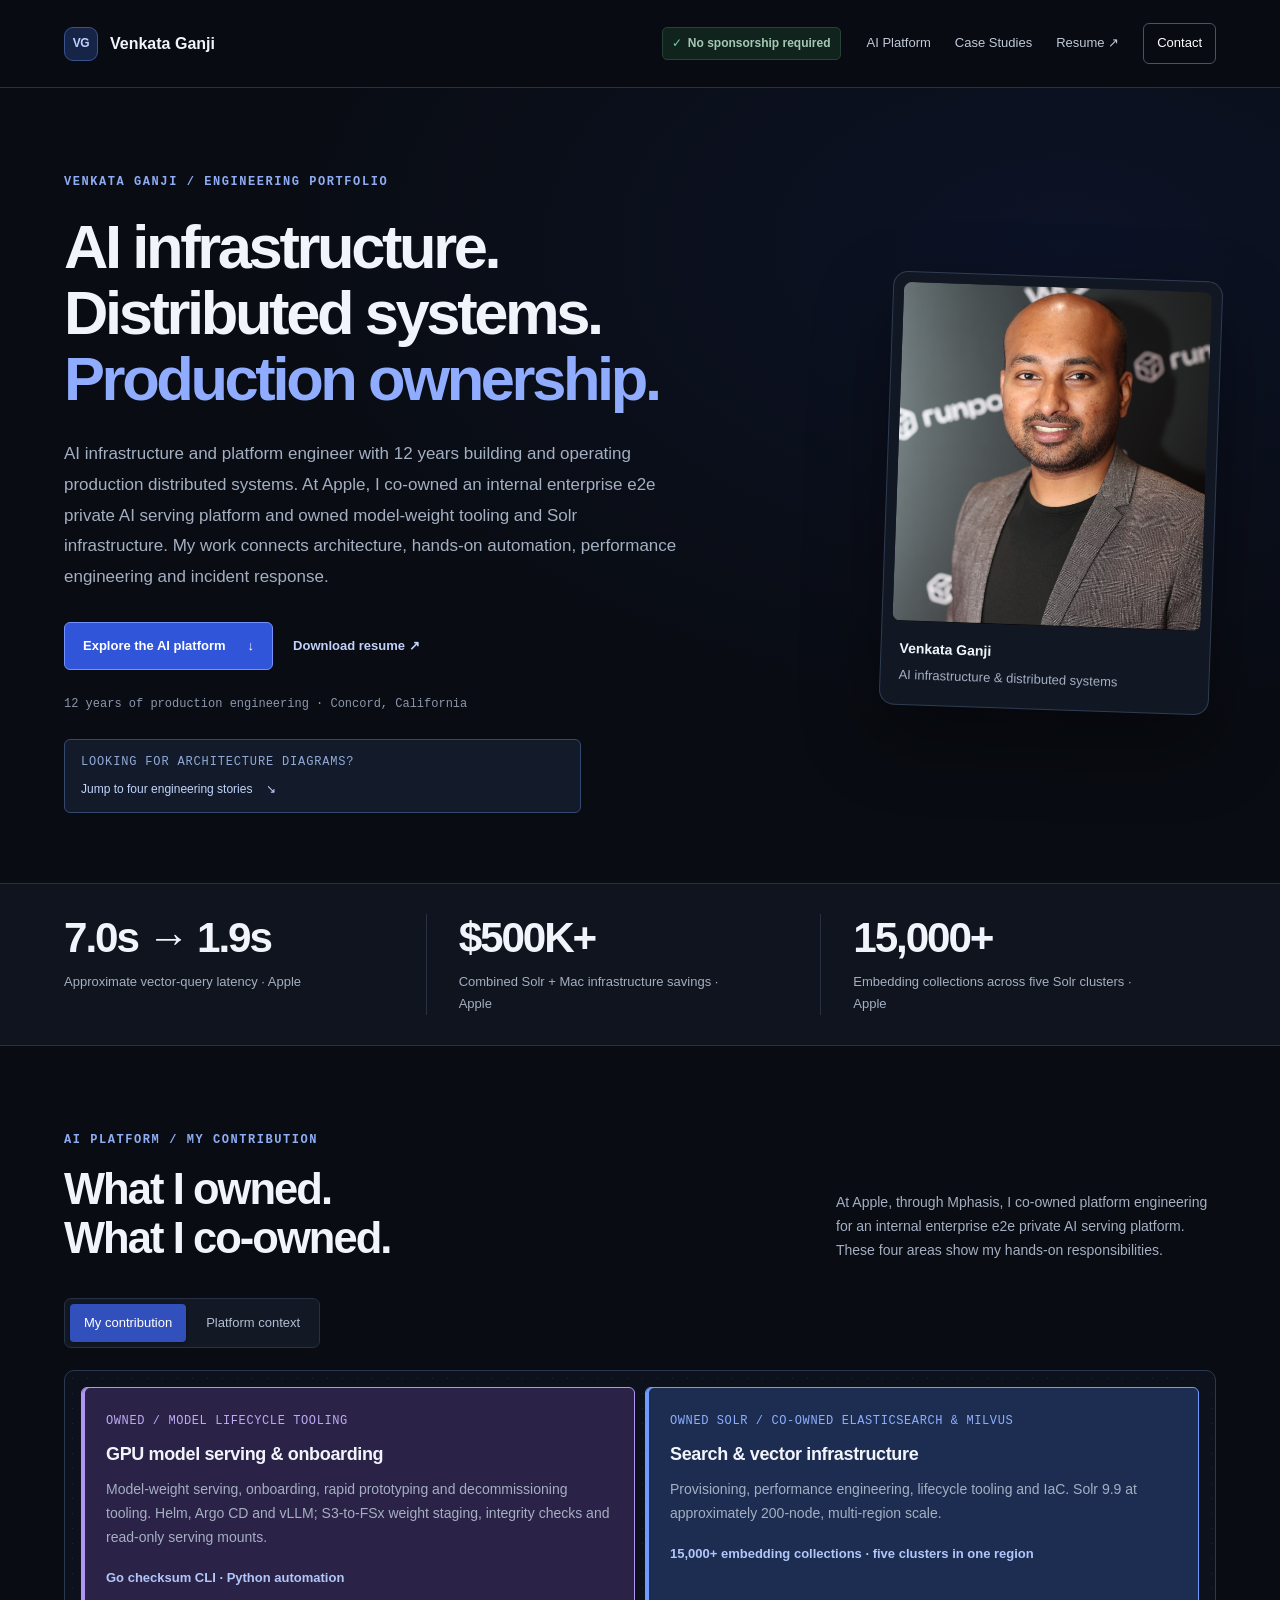
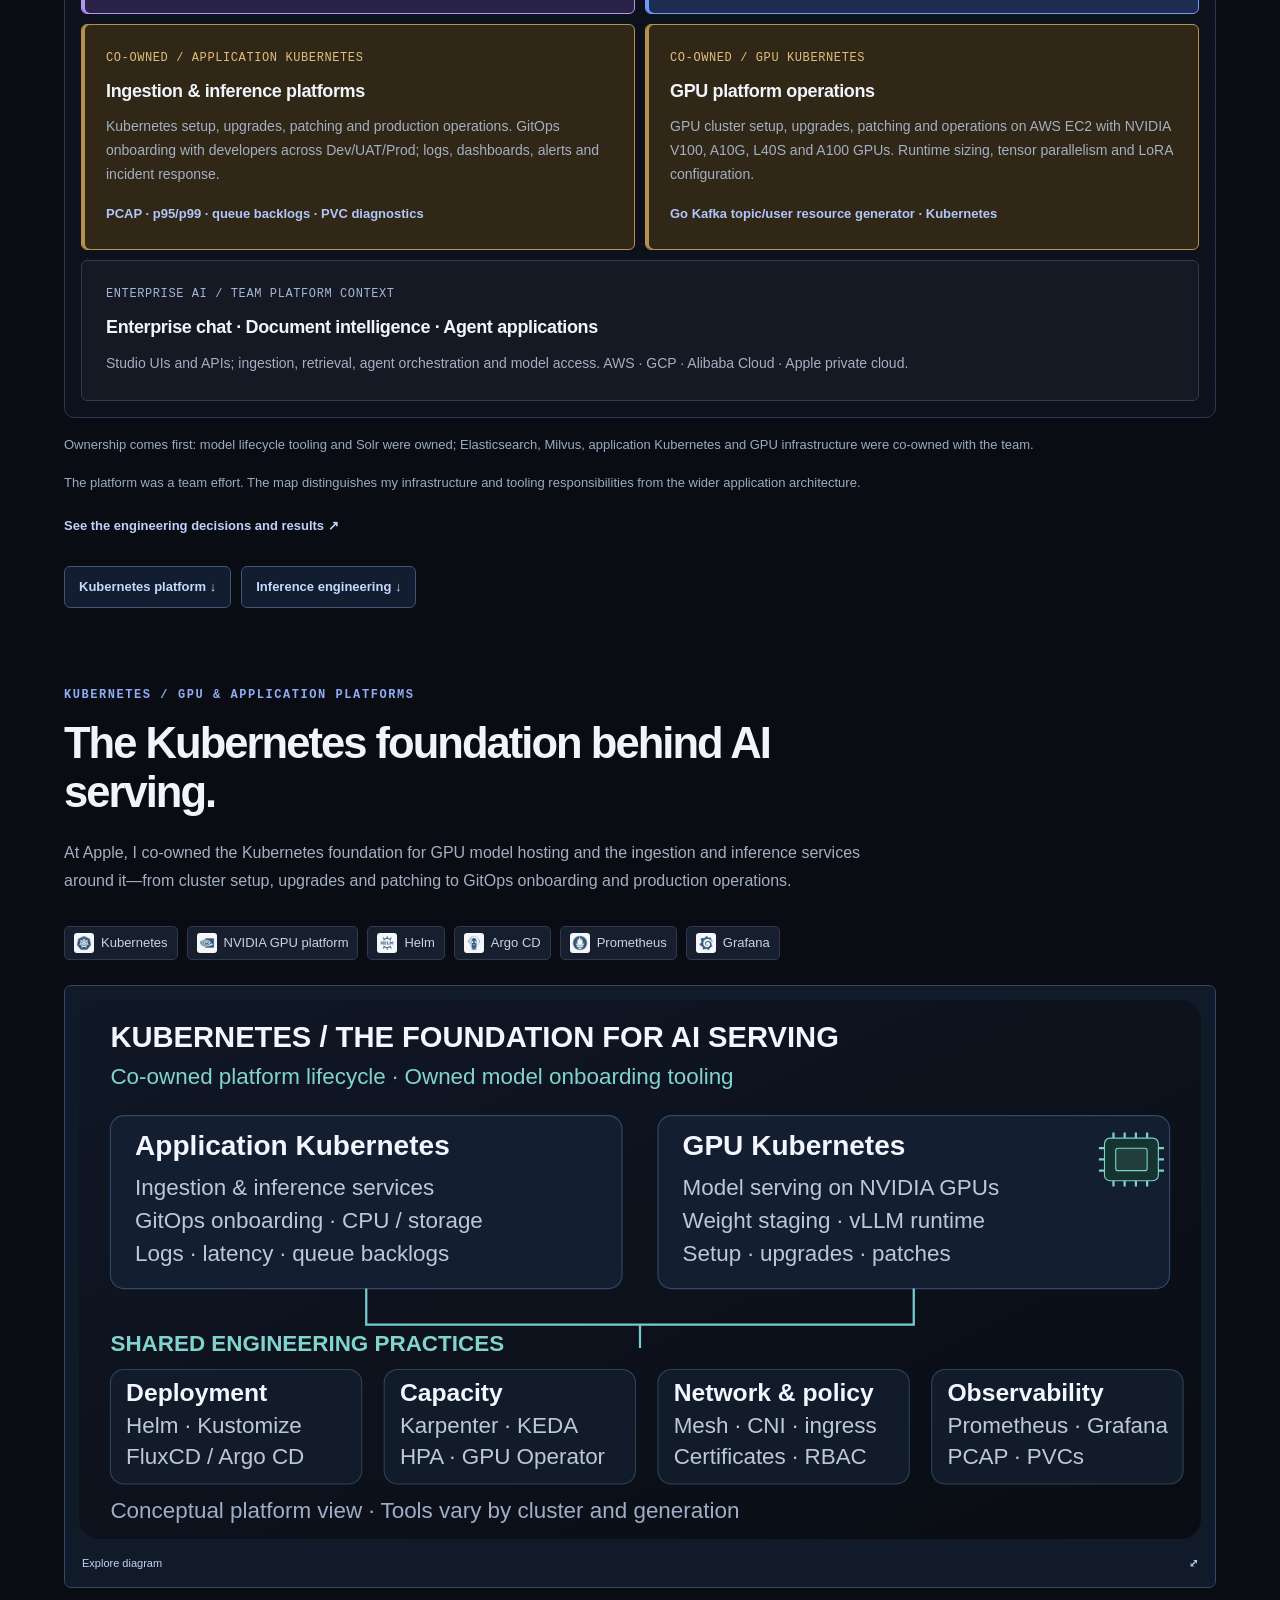
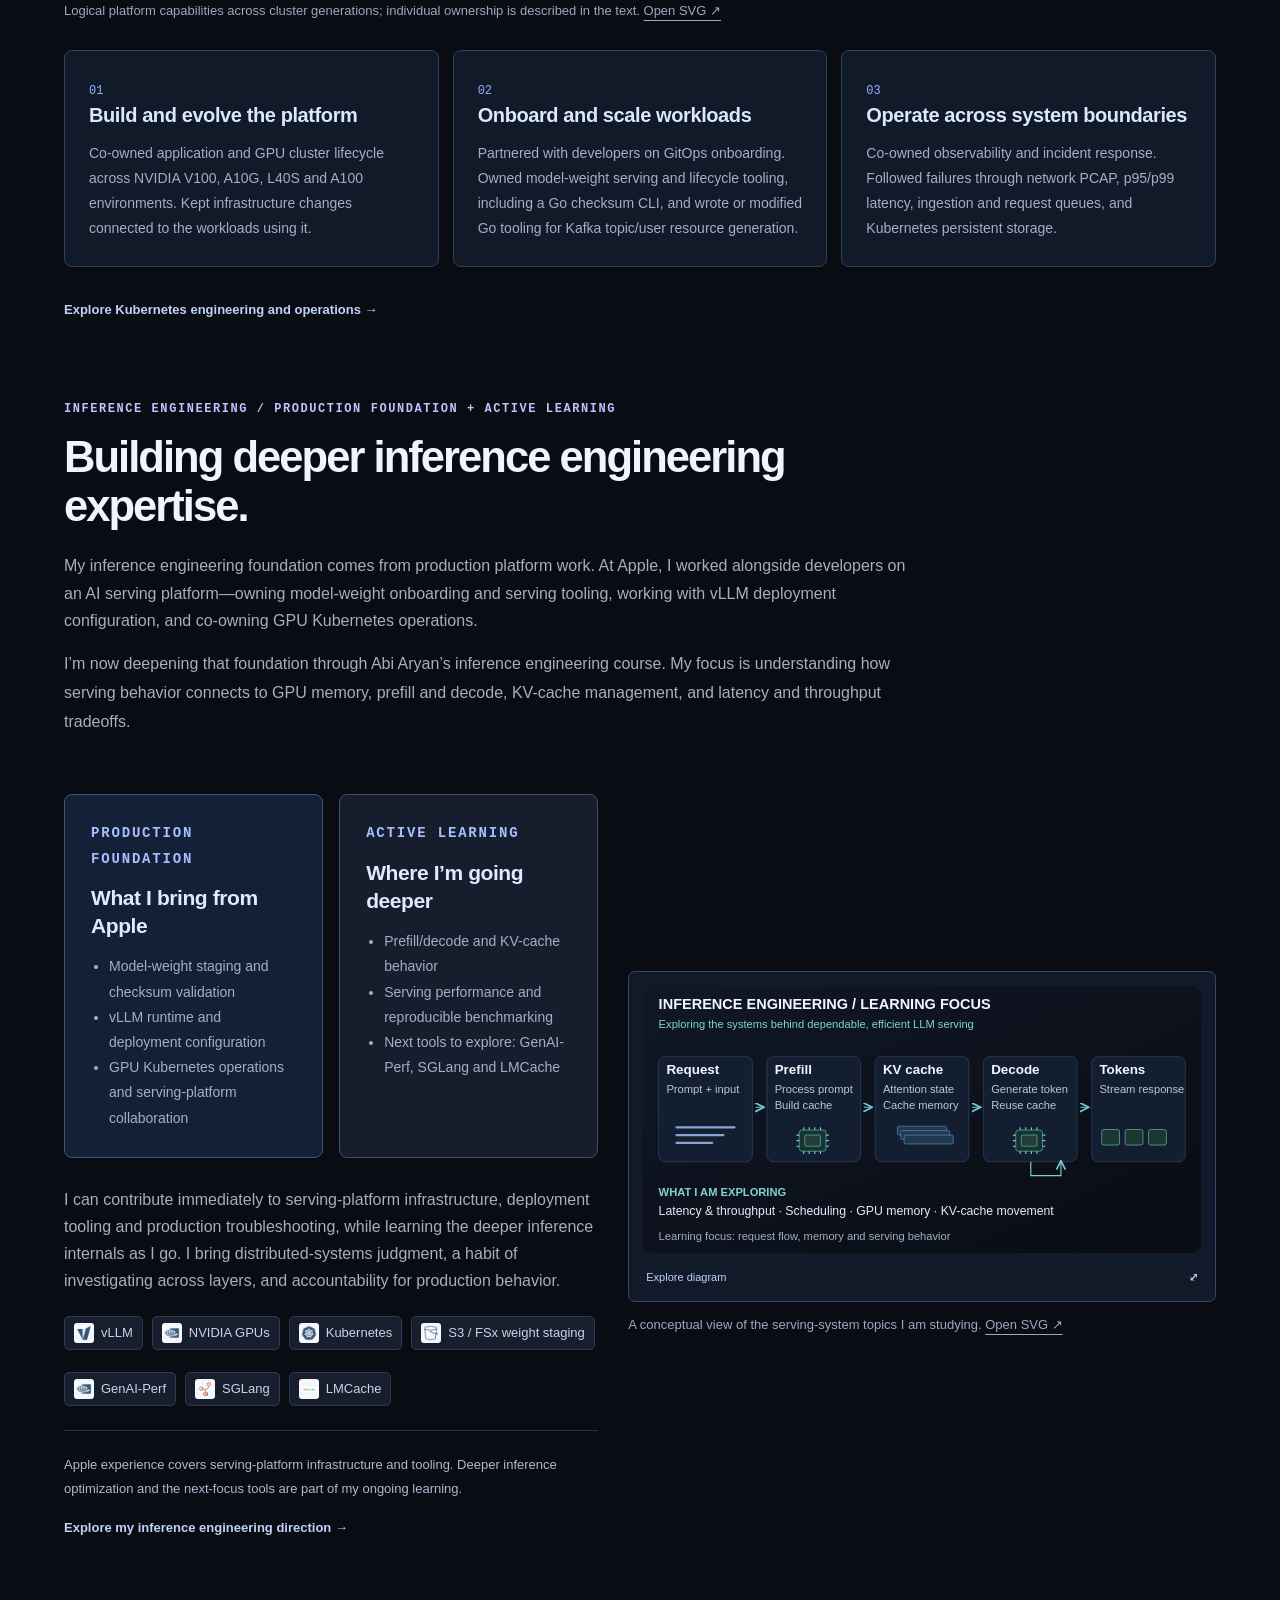
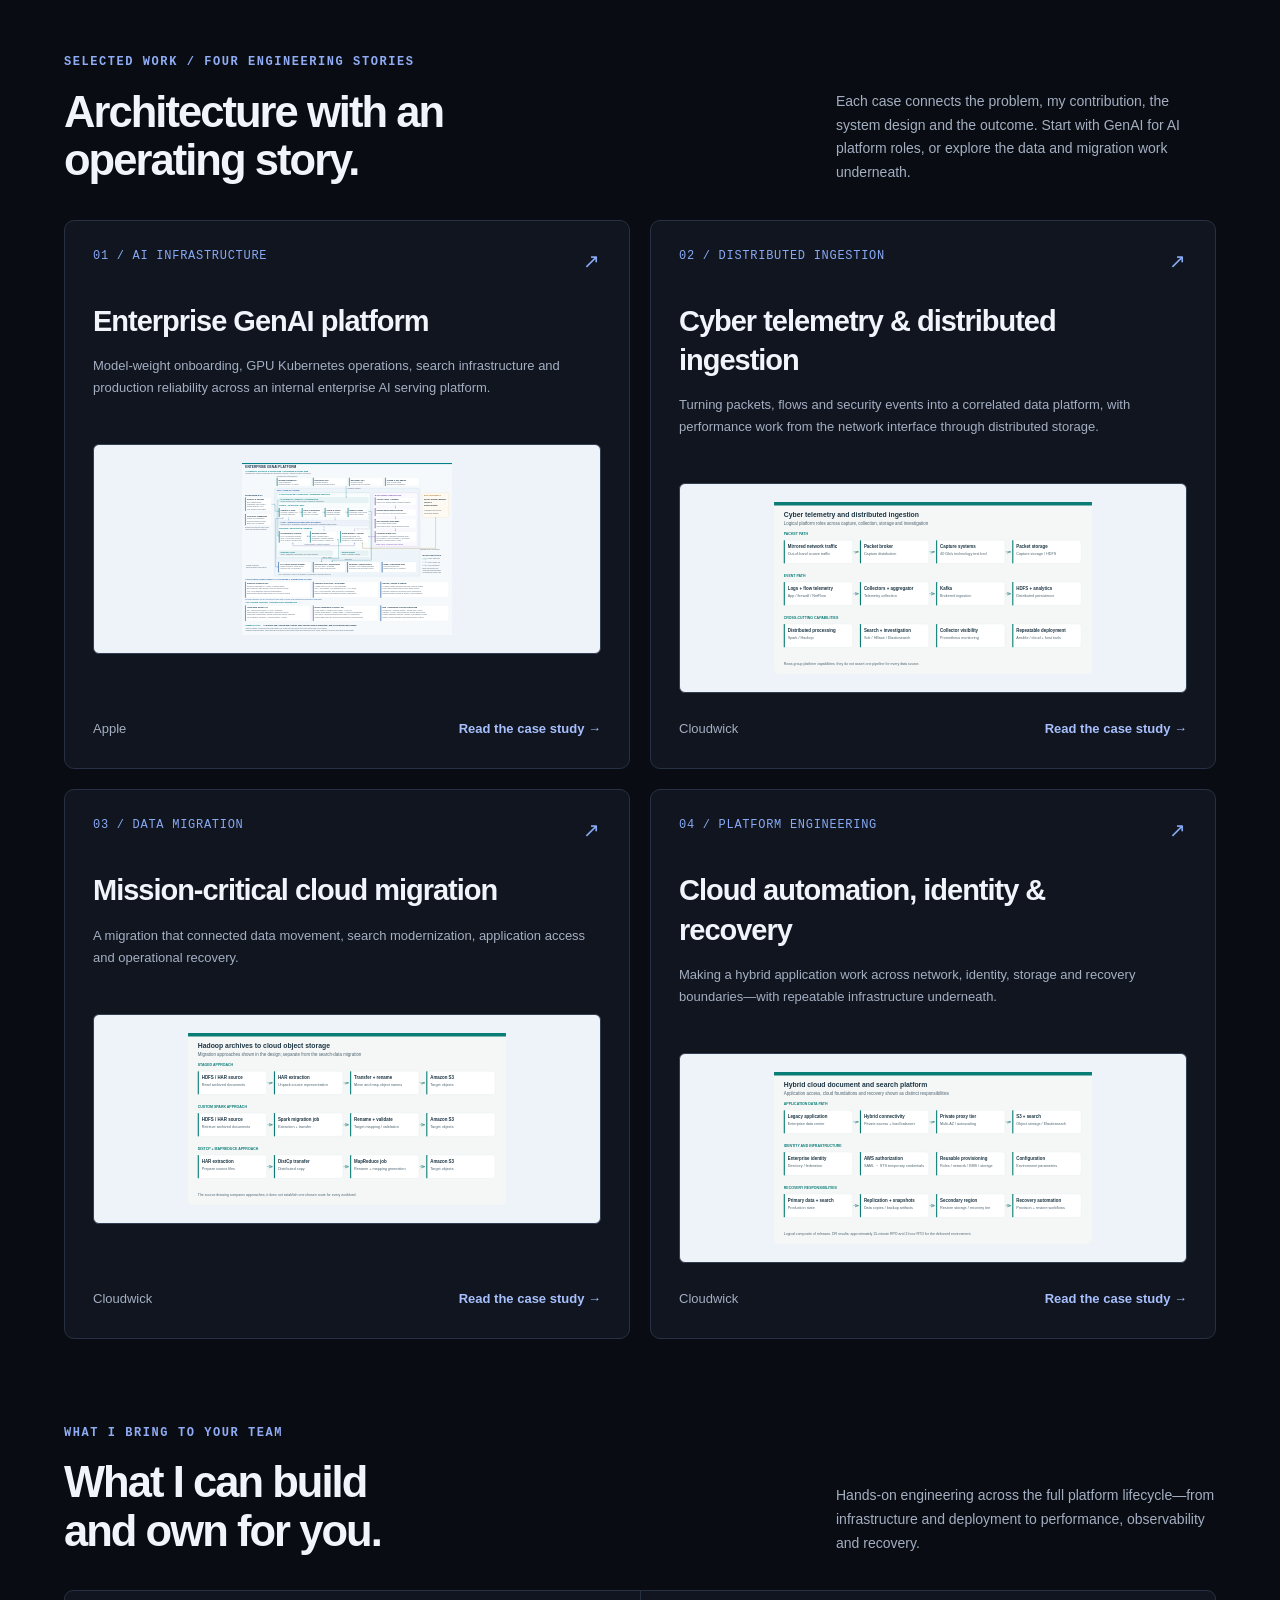
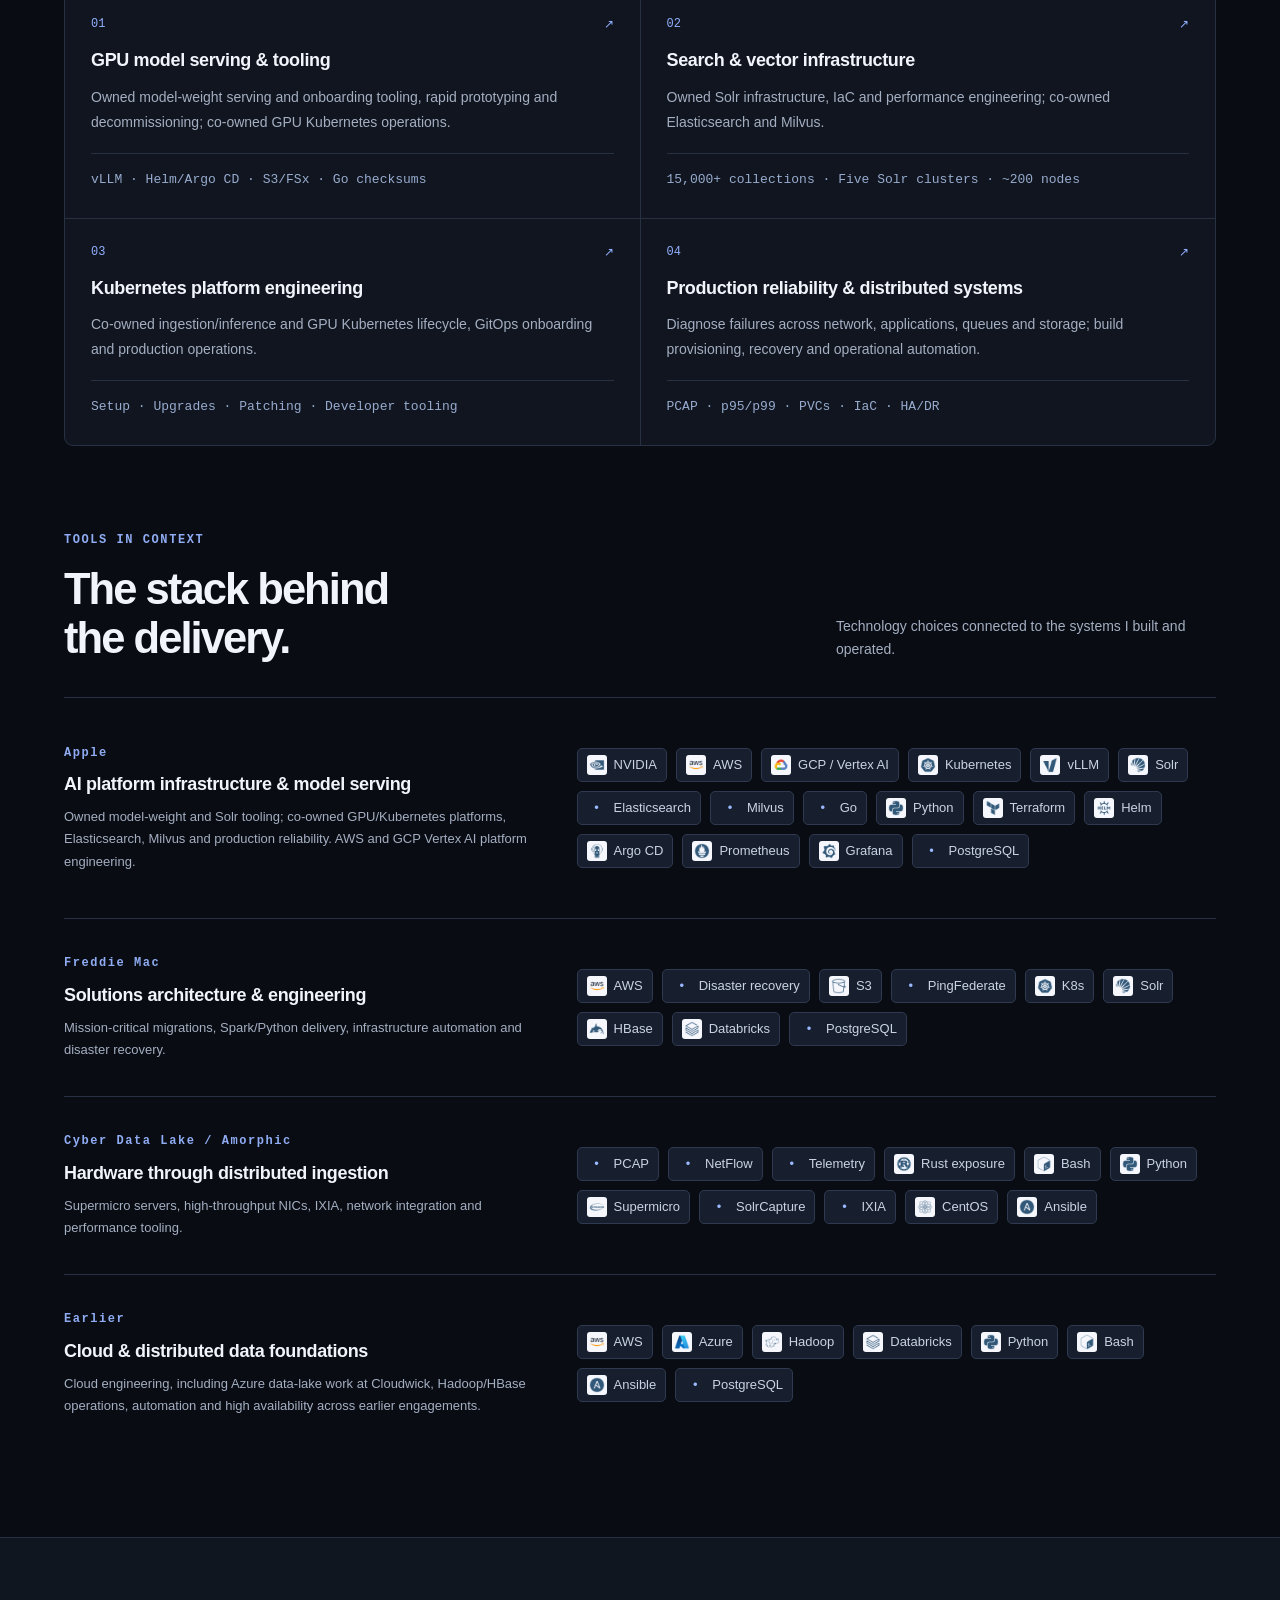
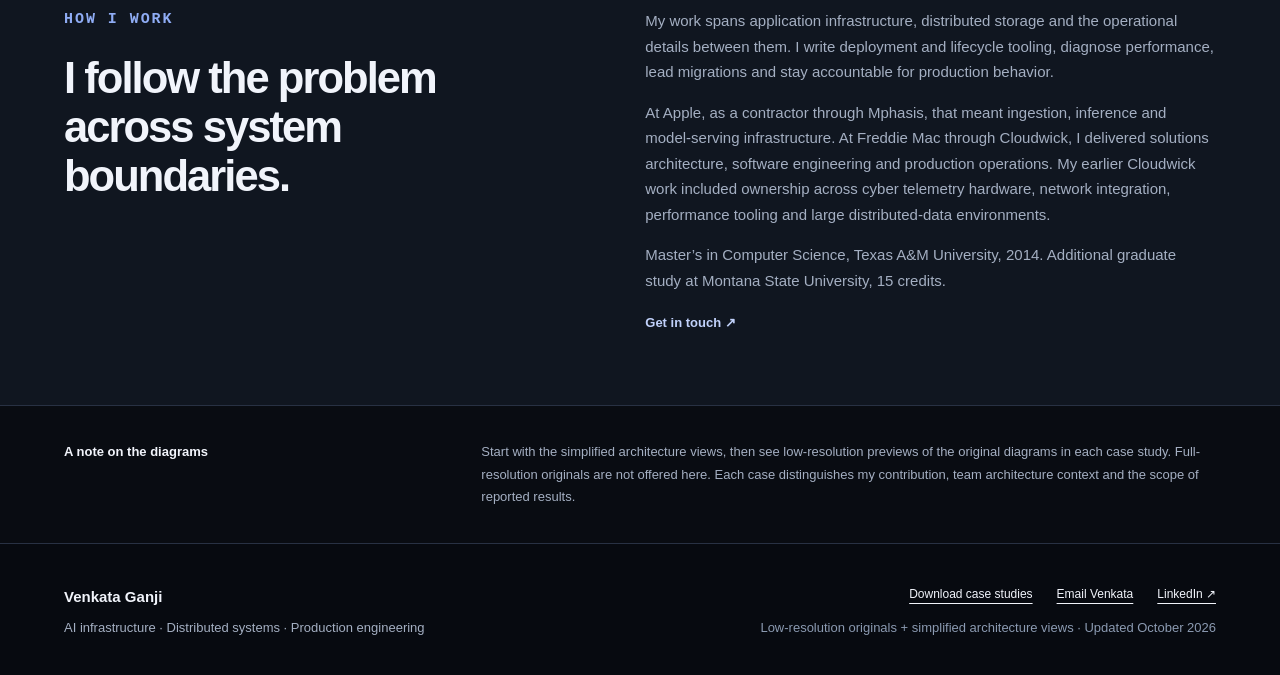
==== commit 3cafae3c: "Add Kubernetes platform and inference learning stories" ====
--- a/index.html
+++ b/index.html
@@ -1,4 +1,4 @@
-<!doctype html><html lang="en"><head><meta charset="utf-8"><meta name="viewport" content="width=device-width, initial-scale=1"><title>AI Infrastructure &amp; Distributed Systems | Venkata Ganji</title><meta name="description" content="AI infrastructure and platform engineer with 12 years building and operating production distributed systems. At Apple, I co-owned an internal enterprise e2e private AI serving platform and owned model-weight tooling and Solr infrastructure. My work connects architecture, hands-on automation, performance engineering and incident response."><meta name="theme-color" content="#090c12"><meta property="og:title" content="AI Infrastructure &amp; Distributed Systems"><meta property="og:description" content="AI infrastructure and platform engineer with 12 years building and operating production distributed systems. At Apple, I co-owned an internal enterprise e2e private AI serving platform and owned model-weight tooling and Solr infrastructure. My work connects architecture, hands-on automation, performance engineering and incident response."><meta property="og:type" content="website"><link rel="canonical" href="https://offroadguy.github.io/"><link rel="icon" href="assets/favicon.svg" type="image/svg+xml"><link rel="stylesheet" href="assets/style.css?v=2.2.0"><script defer src="assets/site.js?v=2.2.0"></script></head><body><a class="skip" href="#main">Skip to content</a><header class="site-header"><a class="wordmark" href="index.html"><span class="monogram">VG</span> Venkata Ganji</a><div class="header-actions"><span class="sponsorship-badge"><span aria-hidden="true">✓</span> No sponsorship required</span><nav aria-label="Primary"><a href="index.html#platform">AI Platform</a><a href="index.html#work">Case Studies</a><a href="downloads/Venkata_Ganji_Resume.pdf">Resume <span aria-hidden="true">↗</span></a><a class="nav-contact" href="mailto:venkataganji.careers@gmail.com">Contact</a></nav></div></header><main id="main"><section class="hero"><div class="hero-copy"><p class="eyebrow">VENKATA GANJI / ENGINEERING PORTFOLIO</p><h1>AI infrastructure.<br>Distributed systems.<br><em>Production ownership.</em></h1><p class="hero-intro">AI infrastructure and platform engineer with 12 years building and operating production distributed systems. At Apple, I co-owned an internal enterprise e2e private AI serving platform and owned model-weight tooling and Solr infrastructure. My work connects architecture, hands-on automation, performance engineering and incident response.</p><div class="actions"><a class="button" href="#platform">Explore the AI platform <span>↓</span></a><a class="text-link" href="downloads/Venkata_Ganji_Resume.pdf">Download resume ↗</a></div><p class="hero-foot">12 years of production engineering · Concord, California</p><a class="architecture-shortcut" href="#work"><span>LOOKING FOR ARCHITECTURE DIAGRAMS?</span> Jump to four engineering stories <b aria-hidden="true">↘</b></a></div><figure class="hero-portrait"><div class="portrait-frame"><img src="assets/venkata-ganji.jpg" alt="Venkata Ganji" width="1200" height="1800" fetchpriority="high"></div><figcaption><strong>Venkata Ganji</strong><span>AI infrastructure &amp; distributed systems</span></figcaption></figure></section><section class="impact-strip" aria-label="Selected career outcomes"><div><strong>7.0s → 1.9s</strong><span>Approximate vector-query latency · Apple</span></div><div><strong>$500K+</strong><span>Combined Solr + Mac infrastructure savings · Apple</span></div><div><strong>15,000+</strong><span>Embedding collections across five Solr clusters · Apple</span></div></section><section class="platform-section" id="platform" aria-labelledby="platform-title">
+<!doctype html><html lang="en"><head><meta charset="utf-8"><meta name="viewport" content="width=device-width, initial-scale=1"><title>AI Infrastructure &amp; Distributed Systems | Venkata Ganji</title><meta name="description" content="AI infrastructure and platform engineer with 12 years building and operating production distributed systems. At Apple, I co-owned an internal enterprise e2e private AI serving platform and owned model-weight tooling and Solr infrastructure. My work connects architecture, hands-on automation, performance engineering and incident response."><meta name="theme-color" content="#090c12"><meta property="og:title" content="AI Infrastructure &amp; Distributed Systems"><meta property="og:description" content="AI infrastructure and platform engineer with 12 years building and operating production distributed systems. At Apple, I co-owned an internal enterprise e2e private AI serving platform and owned model-weight tooling and Solr infrastructure. My work connects architecture, hands-on automation, performance engineering and incident response."><meta property="og:type" content="website"><link rel="canonical" href="https://offroadguy.github.io/"><link rel="icon" href="assets/favicon.svg" type="image/svg+xml"><link rel="stylesheet" href="assets/style.css?v=2.3.0"><script defer src="assets/site.js?v=2.3.0"></script></head><body><a class="skip" href="#main">Skip to content</a><header class="site-header"><a class="wordmark" href="index.html"><span class="monogram">VG</span> Venkata Ganji</a><div class="header-actions"><span class="sponsorship-badge"><span aria-hidden="true">✓</span> No sponsorship required</span><nav aria-label="Primary"><a href="index.html#platform">AI Platform</a><a href="index.html#work">Case Studies</a><a href="downloads/Venkata_Ganji_Resume.pdf">Resume <span aria-hidden="true">↗</span></a><a class="nav-contact" href="mailto:venkataganji.careers@gmail.com">Contact</a></nav></div></header><main id="main"><section class="hero"><div class="hero-copy"><p class="eyebrow">VENKATA GANJI / ENGINEERING PORTFOLIO</p><h1>AI infrastructure.<br>Distributed systems.<br><em>Production ownership.</em></h1><p class="hero-intro">AI infrastructure and platform engineer with 12 years building and operating production distributed systems. At Apple, I co-owned an internal enterprise e2e private AI serving platform and owned model-weight tooling and Solr infrastructure. My work connects architecture, hands-on automation, performance engineering and incident response.</p><div class="actions"><a class="button" href="#platform">Explore the AI platform <span>↓</span></a><a class="text-link" href="downloads/Venkata_Ganji_Resume.pdf">Download resume ↗</a></div><p class="hero-foot">12 years of production engineering · Concord, California</p><a class="architecture-shortcut" href="#work"><span>LOOKING FOR ARCHITECTURE DIAGRAMS?</span> Jump to four engineering stories <b aria-hidden="true">↘</b></a></div><figure class="hero-portrait"><div class="portrait-frame"><img src="assets/venkata-ganji.jpg" alt="Venkata Ganji" width="1200" height="1800" fetchpriority="high"></div><figcaption><strong>Venkata Ganji</strong><span>AI infrastructure &amp; distributed systems</span></figcaption></figure></section><section class="impact-strip" aria-label="Selected career outcomes"><div><strong>7.0s → 1.9s</strong><span>Approximate vector-query latency · Apple</span></div><div><strong>$500K+</strong><span>Combined Solr + Mac infrastructure savings · Apple</span></div><div><strong>15,000+</strong><span>Embedding collections across five Solr clusters · Apple</span></div></section><section class="platform-section" id="platform" aria-labelledby="platform-title">
 <div class="section-intro"><div><p class="eyebrow">AI PLATFORM / MY CONTRIBUTION</p><h2 id="platform-title">What I owned.<br>What I co-owned.</h2></div><p>At Apple, through Mphasis, I co-owned platform engineering for an internal enterprise e2e private AI serving platform. These four areas show my hands-on responsibilities.</p></div>
 <div class="platform-controls" role="group" aria-label="Platform map view"><button type="button" data-platform-view="ownership" aria-pressed="true">My contribution</button><button type="button" data-platform-view="all" aria-pressed="false">Platform context</button></div>
 <div class="platform-canvas focus-ownership" id="platform-map">
@@ -13,4 +13,4 @@
 <p class="platform-view-note" aria-live="polite">Ownership comes first: model lifecycle tooling and Solr were owned; Elasticsearch, Milvus, application Kubernetes and GPU infrastructure were co-owned with the team.</p>
 <p class="platform-scope">The platform was a team effort. The map distinguishes my infrastructure and tooling responsibilities from the wider application architecture.</p>
 <a class="text-link" href="cases/genai.html#context">See the engineering decisions and results ↗</a>
-</section><section class="work-section" id="work"><div class="section-intro"><div><p class="eyebrow">SELECTED WORK / FOUR ENGINEERING STORIES</p><h2>Architecture with an<br>operating story.</h2></div><p>Each case connects the problem, my contribution, the system design and the outcome. Start with GenAI for AI platform roles, or explore the data and migration work underneath.</p></div><div class="case-grid"><a class="case-card teal" href="cases/genai.html"><div class="case-card-top"><span>01 / AI INFRASTRUCTURE</span><span aria-hidden="true">↗</span></div><h3>Enterprise GenAI platform</h3><p>Model-weight onboarding, GPU Kubernetes operations, search infrastructure and production reliability across an internal enterprise AI serving platform.</p><div class="case-card-visual"><img src="assets/diagrams/genai.svg" alt="" loading="lazy"></div><div class="case-card-bottom"><span>Apple</span><strong>Read the case study →</strong></div></a><a class="case-card blue" href="cases/cyber-data.html"><div class="case-card-top"><span>02 / DISTRIBUTED INGESTION</span><span aria-hidden="true">↗</span></div><h3>Cyber telemetry &amp; distributed ingestion</h3><p>Turning packets, flows and security events into a correlated data platform, with performance work from the network interface through distributed storage.</p><div class="case-card-visual"><img src="assets/diagrams/cyber-overview.svg" alt="" loading="lazy"></div><div class="case-card-bottom"><span>Cloudwick</span><strong>Read the case study →</strong></div></a><a class="case-card orange" href="cases/migration.html"><div class="case-card-top"><span>03 / DATA MIGRATION</span><span aria-hidden="true">↗</span></div><h3>Mission-critical cloud migration</h3><p>A migration that connected data movement, search modernization, application access and operational recovery.</p><div class="case-card-visual"><img src="assets/diagrams/migration.svg" alt="" loading="lazy"></div><div class="case-card-bottom"><span>Cloudwick</span><strong>Read the case study →</strong></div></a><a class="case-card purple" href="cases/cloud-foundations.html"><div class="case-card-top"><span>04 / PLATFORM ENGINEERING</span><span aria-hidden="true">↗</span></div><h3>Cloud automation, identity &amp; recovery</h3><p>Making a hybrid application work across network, identity, storage and recovery boundaries—with repeatable infrastructure underneath.</p><div class="case-card-visual"><img src="assets/diagrams/cloud-overview.svg" alt="" loading="lazy"></div><div class="case-card-bottom"><span>Cloudwick</span><strong>Read the case study →</strong></div></a></div></section><section class="capabilities-section" id="expertise"><div class="section-intro"><div><p class="eyebrow">WHAT I BRING TO YOUR TEAM</p><h2>What I can build<br>and own for you.</h2></div><p>Hands-on engineering across the full platform lifecycle—from infrastructure and deployment to performance, observability and recovery.</p></div><div class="capabilities-grid"><a class="capability-card" href="cases/genai.html#context"><div class="capability-top"><span>01</span><span aria-hidden="true">↗</span></div><h3>GPU model serving &amp; tooling</h3><p>Owned model-weight serving and onboarding tooling, rapid prototyping and decommissioning; co-owned GPU Kubernetes operations.</p><small>vLLM · Helm/Argo CD · S3/FSx · Go checksums</small></a><a class="capability-card" href="cases/genai.html#outcomes"><div class="capability-top"><span>02</span><span aria-hidden="true">↗</span></div><h3>Search &amp; vector infrastructure</h3><p>Owned Solr infrastructure, IaC and performance engineering; co-owned Elasticsearch and Milvus.</p><small>15,000+ collections · Five Solr clusters · ~200 nodes</small></a><a class="capability-card" href="cases/genai.html#architecture"><div class="capability-top"><span>03</span><span aria-hidden="true">↗</span></div><h3>Kubernetes platform engineering</h3><p>Co-owned ingestion/inference and GPU Kubernetes lifecycle, GitOps onboarding and production operations.</p><small>Setup · Upgrades · Patching · Developer tooling</small></a><a class="capability-card" href="cases/cloud-foundations.html#outcomes"><div class="capability-top"><span>04</span><span aria-hidden="true">↗</span></div><h3>Production reliability &amp; distributed systems</h3><p>Diagnose failures across network, applications, queues and storage; build provisioning, recovery and operational automation.</p><small>PCAP · p95/p99 · PVCs · IaC · HA/DR</small></a></div></section><section class="technology-section" id="technology"><div class="section-intro"><div><p class="eyebrow">TOOLS IN CONTEXT</p><h2>The stack behind<br>the delivery.</h2></div><p>Technology choices connected to the systems I built and operated.</p></div><article class="technology-row"><div><p class="eyebrow">Apple</p><h3>AI platform infrastructure &amp; model serving</h3><p>Owned model-weight and Solr tooling; co-owned GPU/Kubernetes platforms, Elasticsearch, Milvus and production reliability. AWS and GCP Vertex AI platform engineering.</p></div><ul class="technology-strip" aria-label="Apple tools and capabilities"><li><img src="assets/technologies/nvidia.png" width="20" height="20" alt="" loading="lazy"><span>NVIDIA</span></li><li><img src="assets/technologies/aws.png" width="20" height="20" alt="" loading="lazy"><span>AWS</span></li><li><img src="assets/technologies/gcp.png" width="20" height="20" alt="" loading="lazy"><span>GCP / Vertex AI</span></li><li><img src="assets/technologies/kubernetes.png" width="20" height="20" alt="" loading="lazy"><span>Kubernetes</span></li><li><img src="assets/technologies/vllm.png" width="20" height="20" alt="" loading="lazy"><span>vLLM</span></li><li><img src="assets/technologies/solr.png" width="20" height="20" alt="" loading="lazy"><span>Solr</span></li><li><span class="technology-symbol" aria-hidden="true">•</span><span>Elasticsearch</span></li><li><span class="technology-symbol" aria-hidden="true">•</span><span>Milvus</span></li><li><span class="technology-symbol" aria-hidden="true">•</span><span>Go</span></li><li><img src="assets/technologies/python.png" width="20" height="20" alt="" loading="lazy"><span>Python</span></li><li><img src="assets/technologies/terraform.png" width="20" height="20" alt="" loading="lazy"><span>Terraform</span></li><li><img src="assets/technologies/helm.png" width="20" height="20" alt="" loading="lazy"><span>Helm</span></li><li><img src="assets/technologies/argo.png" width="20" height="20" alt="" loading="lazy"><span>Argo CD</span></li><li><img src="assets/technologies/prometheus.png" width="20" height="20" alt="" loading="lazy"><span>Prometheus</span></li><li><img src="assets/technologies/grafana.png" width="20" height="20" alt="" loading="lazy"><span>Grafana</span></li><li><span class="technology-symbol" aria-hidden="true">•</span><span>PostgreSQL</span></li></ul></article><article class="technology-row"><div><p class="eyebrow">Freddie Mac</p><h3>Solutions architecture &amp; engineering</h3><p>Mission-critical migrations, Spark/Python delivery, infrastructure automation and disaster recovery.</p></div><ul class="technology-strip" aria-label="Freddie Mac tools and capabilities"><li><img src="assets/technologies/aws.png" width="20" height="20" alt="" loading="lazy"><span>AWS</span></li><li><span class="technology-symbol" aria-hidden="true">•</span><span>Disaster recovery</span></li><li><img src="assets/technologies/s3.png" width="20" height="20" alt="" loading="lazy"><span>S3</span></li><li><span class="technology-symbol" aria-hidden="true">•</span><span>PingFederate</span></li><li><img src="assets/technologies/kubernetes.png" width="20" height="20" alt="" loading="lazy"><span>K8s</span></li><li><img src="assets/technologies/solr.png" width="20" height="20" alt="" loading="lazy"><span>Solr</span></li><li><img src="assets/technologies/hbase.png" width="20" height="20" alt="" loading="lazy"><span>HBase</span></li><li><img src="assets/technologies/databricks.png" width="20" height="20" alt="" loading="lazy"><span>Databricks</span></li><li><span class="technology-symbol" aria-hidden="true">•</span><span>PostgreSQL</span></li></ul></article><article class="technology-row"><div><p class="eyebrow">Cyber Data Lake / Amorphic</p><h3>Hardware through distributed ingestion</h3><p>Supermicro servers, high-throughput NICs, IXIA, network integration and performance tooling.</p></div><ul class="technology-strip" aria-label="Cyber Data Lake / Amorphic tools and capabilities"><li><span class="technology-symbol" aria-hidden="true">•</span><span>PCAP</span></li><li><span class="technology-symbol" aria-hidden="true">•</span><span>NetFlow</span></li><li><span class="technology-symbol" aria-hidden="true">•</span><span>Telemetry</span></li><li><img src="assets/technologies/rust.png" width="20" height="20" alt="" loading="lazy"><span>Rust exposure</span></li><li><img src="assets/technologies/bash.png" width="20" height="20" alt="" loading="lazy"><span>Bash</span></li><li><img src="assets/technologies/python.png" width="20" height="20" alt="" loading="lazy"><span>Python</span></li><li><img src="assets/technologies/supermicro.png" width="20" height="20" alt="" loading="lazy"><span>Supermicro</span></li><li><span class="technology-symbol" aria-hidden="true">•</span><span>SolrCapture</span></li><li><span class="technology-symbol" aria-hidden="true">•</span><span>IXIA</span></li><li><img src="assets/technologies/centos.png" width="20" height="20" alt="" loading="lazy"><span>CentOS</span></li><li><img src="assets/technologies/ansible.png" width="20" height="20" alt="" loading="lazy"><span>Ansible</span></li></ul></article><article class="technology-row"><div><p class="eyebrow">Earlier</p><h3>Cloud &amp; distributed data foundations</h3><p>Cloud engineering, including Azure data-lake work at Cloudwick, Hadoop/HBase operations, automation and high availability across earlier engagements.</p></div><ul class="technology-strip" aria-label="Earlier tools and capabilities"><li><img src="assets/technologies/aws.png" width="20" height="20" alt="" loading="lazy"><span>AWS</span></li><li><img src="assets/technologies/azure.png" width="20" height="20" alt="" loading="lazy"><span>Azure</span></li><li><img src="assets/technologies/hadoop.png" width="20" height="20" alt="" loading="lazy"><span>Hadoop</span></li><li><img src="assets/technologies/databricks.png" width="20" height="20" alt="" loading="lazy"><span>Databricks</span></li><li><img src="assets/technologies/python.png" width="20" height="20" alt="" loading="lazy"><span>Python</span></li><li><img src="assets/technologies/bash.png" width="20" height="20" alt="" loading="lazy"><span>Bash</span></li><li><img src="assets/technologies/ansible.png" width="20" height="20" alt="" loading="lazy"><span>Ansible</span></li><li><span class="technology-symbol" aria-hidden="true">•</span><span>PostgreSQL</span></li></ul></article></section><section class="inference-focus" aria-labelledby="inference-focus-title"><div><p class="eyebrow">NEXT FOCUS / INFERENCE ENGINEERING</p><h2 id="inference-focus-title">Ready to go deeper.</h2><p>Ready to build on production vLLM experience and take on deeper inference engineering deliverables using GenAI-Perf, SGLang and LMCache.</p><p class="focus-scope">Learning focus, building on production vLLM experience.</p></div><div class="focus-tools"><ul class="technology-strip" aria-label="Next focus tools and capabilities"><li><img src="assets/technologies/nvidia.png" width="20" height="20" alt="" loading="lazy"><span>GenAI-Perf</span></li><li><img src="assets/technologies/sglang.png" width="20" height="20" alt="" loading="lazy"><span>SGLang</span></li><li><img src="assets/technologies/lmcache.png" width="20" height="20" alt="" loading="lazy"><span>LMCache</span></li></ul><p>Benchmarking · Serving optimization · KV-cache management</p></div></section><section class="about-section" id="about"><div><p class="eyebrow">HOW I WORK</p><h2>I follow the problem<br>across system boundaries.</h2></div><div><p>My work spans application infrastructure, distributed storage and the operational details between them. I write deployment and lifecycle tooling, diagnose performance, lead migrations and stay accountable for production behavior.</p><p>At Apple, as a contractor through Mphasis, that meant ingestion, inference and model-serving infrastructure. At Freddie Mac through Cloudwick, I delivered solutions architecture, software engineering and production operations. My earlier Cloudwick work included ownership across cyber telemetry hardware, network integration, performance tooling and large distributed-data environments.</p><p>Master’s in Computer Science, Texas A&amp;M University, 2014. Additional graduate study at Montana State University, 15 credits.</p><a class="text-link" href="mailto:venkataganji.careers@gmail.com">Get in touch ↗</a></div></section><section class="reading-note"><strong>A note on the diagrams</strong><p>Start with the simplified architecture views, then see low-resolution previews of the original diagrams in each case study. Full-resolution originals are not offered here. Each case distinguishes my contribution, team architecture context and the scope of reported results.</p></section></main><footer><div><strong>Venkata Ganji</strong><p>AI infrastructure · Distributed systems · Production engineering</p></div><div><a href="downloads/Venkata_Ganji_Case_Studies.pdf">Download case studies</a><a href="mailto:venkataganji.careers@gmail.com">Email Venkata</a><a href="https://www.linkedin.com/in/venkata-sai-ganji-3a30a2a4/">LinkedIn ↗</a><small>Low-resolution originals + simplified architecture views · Updated October 2026</small></div></footer><dialog id="diagram-dialog" aria-labelledby="dialog-title"><div class="dialog-toolbar"><strong id="dialog-title">Architecture diagram</strong><div><button id="zoom-out" type="button" aria-label="Zoom out">−</button><button id="zoom-in" type="button" aria-label="Zoom in">+</button><button id="close-dialog" type="button">Close ✕</button></div></div><div class="diagram-stage"><img id="dialog-image" alt=""></div></dialog></body></html>+</section><div class="section-jumps"><a href="#kubernetes">Kubernetes platform ↓</a><a href="#inference">Inference engineering ↓</a></div><section class="engineering-feature" id="kubernetes"><div class="engineering-intro"><p class="eyebrow">KUBERNETES / GPU &amp; APPLICATION PLATFORMS</p><h2>The Kubernetes foundation behind AI serving.</h2><p>At Apple, I co-owned the Kubernetes foundation for GPU model hosting and the ingestion and inference services around it—from cluster setup, upgrades and patching to GitOps onboarding and production operations.</p></div><ul class="technology-strip" aria-label="Kubernetes foundation tools and capabilities"><li><img src="assets/technologies/kubernetes.png" width="20" height="20" alt="" loading="lazy"><span>Kubernetes</span></li><li><img src="assets/technologies/nvidia.png" width="20" height="20" alt="" loading="lazy"><span>NVIDIA GPU platform</span></li><li><img src="assets/technologies/helm.png" width="20" height="20" alt="" loading="lazy"><span>Helm</span></li><li><img src="assets/technologies/argo.png" width="20" height="20" alt="" loading="lazy"><span>Argo CD</span></li><li><img src="assets/technologies/prometheus.png" width="20" height="20" alt="" loading="lazy"><span>Prometheus</span></li><li><img src="assets/technologies/grafana.png" width="20" height="20" alt="" loading="lazy"><span>Grafana</span></li></ul><figure class="diagram"><button class="diagram-open" type="button" data-diagram="assets/diagrams/kubernetes-foundation.svg" data-title="Application and GPU Kubernetes foundations" aria-label="Expand Application and GPU Kubernetes foundations"><img src="assets/diagrams/kubernetes-foundation.svg" alt="Application and GPU Kubernetes foundations" loading="lazy"><span>Explore diagram <b>⤢</b></span></button><figcaption>Logical platform capabilities across cluster generations; individual ownership is described in the text. <a href="assets/diagrams/kubernetes-foundation.svg" target="_blank" rel="noopener">Open SVG ↗</a></figcaption></figure><div class="engineering-cards"><article><span class="step-num">01</span><h3>Build and evolve the platform</h3><p>Co-owned application and GPU cluster lifecycle across NVIDIA V100, A10G, L40S and A100 environments. Kept infrastructure changes connected to the workloads using it.</p></article><article><span class="step-num">02</span><h3>Onboard and scale workloads</h3><p>Partnered with developers on GitOps onboarding. Owned model-weight serving and lifecycle tooling, including a Go checksum CLI, and wrote or modified Go tooling for Kafka topic/user resource generation.</p></article><article><span class="step-num">03</span><h3>Operate across system boundaries</h3><p>Co-owned observability and incident response. Followed failures through network PCAP, p95/p99 latency, ingestion and request queues, and Kubernetes persistent storage.</p></article></div><a class="text-link" href="cases/genai.html#kubernetes">Explore Kubernetes engineering and operations →</a></section><section class="engineering-feature learning-feature" id="inference"><div class="engineering-intro"><p class="eyebrow">INFERENCE ENGINEERING / PRODUCTION FOUNDATION + ACTIVE LEARNING</p><h2>Building deeper inference engineering expertise.</h2><p>My inference engineering foundation comes from production platform work. At Apple, I worked alongside developers on an AI serving platform—owning model-weight onboarding and serving tooling, working with vLLM deployment configuration, and co-owning GPU Kubernetes operations.</p><p>I’m now deepening that foundation through Abi Aryan’s inference engineering course. My focus is understanding how serving behavior connects to GPU memory, prefill and decode, KV-cache management, and latency and throughput tradeoffs.</p></div><div class="feature-layout"><div><div class="experience-split"><article><p class="eyebrow">PRODUCTION FOUNDATION</p><h3>What I bring from Apple</h3><ul><li>Model-weight staging and checksum validation</li><li>vLLM runtime and deployment configuration</li><li>GPU Kubernetes operations and serving-platform collaboration</li></ul></article><article><p class="eyebrow">ACTIVE LEARNING</p><h3>Where I’m going deeper</h3><ul><li>Prefill/decode and KV-cache behavior</li><li>Serving performance and reproducible benchmarking</li><li>Next tools to explore: GenAI-Perf, SGLang and LMCache</li></ul></article></div><p>I can contribute immediately to serving-platform infrastructure, deployment tooling and production troubleshooting, while learning the deeper inference internals as I go. I bring distributed-systems judgment, a habit of investigating across layers, and accountability for production behavior.</p><ul class="technology-strip" aria-label="Inference production tools and capabilities"><li><img src="assets/technologies/vllm.png" width="20" height="20" alt="" loading="lazy"><span>vLLM</span></li><li><img src="assets/technologies/nvidia.png" width="20" height="20" alt="" loading="lazy"><span>NVIDIA GPUs</span></li><li><img src="assets/technologies/kubernetes.png" width="20" height="20" alt="" loading="lazy"><span>Kubernetes</span></li><li><img src="assets/technologies/s3.png" width="20" height="20" alt="" loading="lazy"><span>S3 / FSx weight staging</span></li></ul><ul class="technology-strip" aria-label="Next focus tools and capabilities"><li><img src="assets/technologies/nvidia.png" width="20" height="20" alt="" loading="lazy"><span>GenAI-Perf</span></li><li><img src="assets/technologies/sglang.png" width="20" height="20" alt="" loading="lazy"><span>SGLang</span></li><li><img src="assets/technologies/lmcache.png" width="20" height="20" alt="" loading="lazy"><span>LMCache</span></li></ul><p class="scope">Apple experience covers serving-platform infrastructure and tooling. Deeper inference optimization and the next-focus tools are part of my ongoing learning.</p><a class="text-link" href="cases/genai.html#inference">Explore my inference engineering direction →</a></div><figure class="diagram"><button class="diagram-open" type="button" data-diagram="assets/diagrams/inference-learning.svg" data-title="Prefill, KV cache and decode learning focus" aria-label="Expand Prefill, KV cache and decode learning focus"><img src="assets/diagrams/inference-learning.svg" alt="Prefill, KV cache and decode learning focus" loading="lazy"><span>Explore diagram <b>⤢</b></span></button><figcaption>A conceptual view of the serving-system topics I am studying. <a href="assets/diagrams/inference-learning.svg" target="_blank" rel="noopener">Open SVG ↗</a></figcaption></figure></div></section><section class="work-section" id="work"><div class="section-intro"><div><p class="eyebrow">SELECTED WORK / FOUR ENGINEERING STORIES</p><h2>Architecture with an<br>operating story.</h2></div><p>Each case connects the problem, my contribution, the system design and the outcome. Start with GenAI for AI platform roles, or explore the data and migration work underneath.</p></div><div class="case-grid"><a class="case-card teal" href="cases/genai.html"><div class="case-card-top"><span>01 / AI INFRASTRUCTURE</span><span aria-hidden="true">↗</span></div><h3>Enterprise GenAI platform</h3><p>Model-weight onboarding, GPU Kubernetes operations, search infrastructure and production reliability across an internal enterprise AI serving platform.</p><div class="case-card-visual"><img src="assets/diagrams/genai.svg" alt="" loading="lazy"></div><div class="case-card-bottom"><span>Apple</span><strong>Read the case study →</strong></div></a><a class="case-card blue" href="cases/cyber-data.html"><div class="case-card-top"><span>02 / DISTRIBUTED INGESTION</span><span aria-hidden="true">↗</span></div><h3>Cyber telemetry &amp; distributed ingestion</h3><p>Turning packets, flows and security events into a correlated data platform, with performance work from the network interface through distributed storage.</p><div class="case-card-visual"><img src="assets/diagrams/cyber-overview.svg" alt="" loading="lazy"></div><div class="case-card-bottom"><span>Cloudwick</span><strong>Read the case study →</strong></div></a><a class="case-card orange" href="cases/migration.html"><div class="case-card-top"><span>03 / DATA MIGRATION</span><span aria-hidden="true">↗</span></div><h3>Mission-critical cloud migration</h3><p>A migration that connected data movement, search modernization, application access and operational recovery.</p><div class="case-card-visual"><img src="assets/diagrams/migration.svg" alt="" loading="lazy"></div><div class="case-card-bottom"><span>Cloudwick</span><strong>Read the case study →</strong></div></a><a class="case-card purple" href="cases/cloud-foundations.html"><div class="case-card-top"><span>04 / PLATFORM ENGINEERING</span><span aria-hidden="true">↗</span></div><h3>Cloud automation, identity &amp; recovery</h3><p>Making a hybrid application work across network, identity, storage and recovery boundaries—with repeatable infrastructure underneath.</p><div class="case-card-visual"><img src="assets/diagrams/cloud-overview.svg" alt="" loading="lazy"></div><div class="case-card-bottom"><span>Cloudwick</span><strong>Read the case study →</strong></div></a></div></section><section class="capabilities-section" id="expertise"><div class="section-intro"><div><p class="eyebrow">WHAT I BRING TO YOUR TEAM</p><h2>What I can build<br>and own for you.</h2></div><p>Hands-on engineering across the full platform lifecycle—from infrastructure and deployment to performance, observability and recovery.</p></div><div class="capabilities-grid"><a class="capability-card" href="cases/genai.html#context"><div class="capability-top"><span>01</span><span aria-hidden="true">↗</span></div><h3>GPU model serving &amp; tooling</h3><p>Owned model-weight serving and onboarding tooling, rapid prototyping and decommissioning; co-owned GPU Kubernetes operations.</p><small>vLLM · Helm/Argo CD · S3/FSx · Go checksums</small></a><a class="capability-card" href="cases/genai.html#outcomes"><div class="capability-top"><span>02</span><span aria-hidden="true">↗</span></div><h3>Search &amp; vector infrastructure</h3><p>Owned Solr infrastructure, IaC and performance engineering; co-owned Elasticsearch and Milvus.</p><small>15,000+ collections · Five Solr clusters · ~200 nodes</small></a><a class="capability-card" href="cases/genai.html#kubernetes"><div class="capability-top"><span>03</span><span aria-hidden="true">↗</span></div><h3>Kubernetes platform engineering</h3><p>Co-owned ingestion/inference and GPU Kubernetes lifecycle, GitOps onboarding and production operations.</p><small>Setup · Upgrades · Patching · Developer tooling</small></a><a class="capability-card" href="cases/cloud-foundations.html#outcomes"><div class="capability-top"><span>04</span><span aria-hidden="true">↗</span></div><h3>Production reliability &amp; distributed systems</h3><p>Diagnose failures across network, applications, queues and storage; build provisioning, recovery and operational automation.</p><small>PCAP · p95/p99 · PVCs · IaC · HA/DR</small></a></div></section><section class="technology-section" id="technology"><div class="section-intro"><div><p class="eyebrow">TOOLS IN CONTEXT</p><h2>The stack behind<br>the delivery.</h2></div><p>Technology choices connected to the systems I built and operated.</p></div><article class="technology-row"><div><p class="eyebrow">Apple</p><h3>AI platform infrastructure &amp; model serving</h3><p>Owned model-weight and Solr tooling; co-owned GPU/Kubernetes platforms, Elasticsearch, Milvus and production reliability. AWS and GCP Vertex AI platform engineering.</p></div><ul class="technology-strip" aria-label="Apple tools and capabilities"><li><img src="assets/technologies/nvidia.png" width="20" height="20" alt="" loading="lazy"><span>NVIDIA</span></li><li><img src="assets/technologies/aws.png" width="20" height="20" alt="" loading="lazy"><span>AWS</span></li><li><img src="assets/technologies/gcp.png" width="20" height="20" alt="" loading="lazy"><span>GCP / Vertex AI</span></li><li><img src="assets/technologies/kubernetes.png" width="20" height="20" alt="" loading="lazy"><span>Kubernetes</span></li><li><img src="assets/technologies/vllm.png" width="20" height="20" alt="" loading="lazy"><span>vLLM</span></li><li><img src="assets/technologies/solr.png" width="20" height="20" alt="" loading="lazy"><span>Solr</span></li><li><span class="technology-symbol" aria-hidden="true">•</span><span>Elasticsearch</span></li><li><span class="technology-symbol" aria-hidden="true">•</span><span>Milvus</span></li><li><span class="technology-symbol" aria-hidden="true">•</span><span>Go</span></li><li><img src="assets/technologies/python.png" width="20" height="20" alt="" loading="lazy"><span>Python</span></li><li><img src="assets/technologies/terraform.png" width="20" height="20" alt="" loading="lazy"><span>Terraform</span></li><li><img src="assets/technologies/helm.png" width="20" height="20" alt="" loading="lazy"><span>Helm</span></li><li><img src="assets/technologies/argo.png" width="20" height="20" alt="" loading="lazy"><span>Argo CD</span></li><li><img src="assets/technologies/prometheus.png" width="20" height="20" alt="" loading="lazy"><span>Prometheus</span></li><li><img src="assets/technologies/grafana.png" width="20" height="20" alt="" loading="lazy"><span>Grafana</span></li><li><span class="technology-symbol" aria-hidden="true">•</span><span>PostgreSQL</span></li></ul></article><article class="technology-row"><div><p class="eyebrow">Freddie Mac</p><h3>Solutions architecture &amp; engineering</h3><p>Mission-critical migrations, Spark/Python delivery, infrastructure automation and disaster recovery.</p></div><ul class="technology-strip" aria-label="Freddie Mac tools and capabilities"><li><img src="assets/technologies/aws.png" width="20" height="20" alt="" loading="lazy"><span>AWS</span></li><li><span class="technology-symbol" aria-hidden="true">•</span><span>Disaster recovery</span></li><li><img src="assets/technologies/s3.png" width="20" height="20" alt="" loading="lazy"><span>S3</span></li><li><span class="technology-symbol" aria-hidden="true">•</span><span>PingFederate</span></li><li><img src="assets/technologies/kubernetes.png" width="20" height="20" alt="" loading="lazy"><span>K8s</span></li><li><img src="assets/technologies/solr.png" width="20" height="20" alt="" loading="lazy"><span>Solr</span></li><li><img src="assets/technologies/hbase.png" width="20" height="20" alt="" loading="lazy"><span>HBase</span></li><li><img src="assets/technologies/databricks.png" width="20" height="20" alt="" loading="lazy"><span>Databricks</span></li><li><span class="technology-symbol" aria-hidden="true">•</span><span>PostgreSQL</span></li></ul></article><article class="technology-row"><div><p class="eyebrow">Cyber Data Lake / Amorphic</p><h3>Hardware through distributed ingestion</h3><p>Supermicro servers, high-throughput NICs, IXIA, network integration and performance tooling.</p></div><ul class="technology-strip" aria-label="Cyber Data Lake / Amorphic tools and capabilities"><li><span class="technology-symbol" aria-hidden="true">•</span><span>PCAP</span></li><li><span class="technology-symbol" aria-hidden="true">•</span><span>NetFlow</span></li><li><span class="technology-symbol" aria-hidden="true">•</span><span>Telemetry</span></li><li><img src="assets/technologies/rust.png" width="20" height="20" alt="" loading="lazy"><span>Rust exposure</span></li><li><img src="assets/technologies/bash.png" width="20" height="20" alt="" loading="lazy"><span>Bash</span></li><li><img src="assets/technologies/python.png" width="20" height="20" alt="" loading="lazy"><span>Python</span></li><li><img src="assets/technologies/supermicro.png" width="20" height="20" alt="" loading="lazy"><span>Supermicro</span></li><li><span class="technology-symbol" aria-hidden="true">•</span><span>SolrCapture</span></li><li><span class="technology-symbol" aria-hidden="true">•</span><span>IXIA</span></li><li><img src="assets/technologies/centos.png" width="20" height="20" alt="" loading="lazy"><span>CentOS</span></li><li><img src="assets/technologies/ansible.png" width="20" height="20" alt="" loading="lazy"><span>Ansible</span></li></ul></article><article class="technology-row"><div><p class="eyebrow">Earlier</p><h3>Cloud &amp; distributed data foundations</h3><p>Cloud engineering, including Azure data-lake work at Cloudwick, Hadoop/HBase operations, automation and high availability across earlier engagements.</p></div><ul class="technology-strip" aria-label="Earlier tools and capabilities"><li><img src="assets/technologies/aws.png" width="20" height="20" alt="" loading="lazy"><span>AWS</span></li><li><img src="assets/technologies/azure.png" width="20" height="20" alt="" loading="lazy"><span>Azure</span></li><li><img src="assets/technologies/hadoop.png" width="20" height="20" alt="" loading="lazy"><span>Hadoop</span></li><li><img src="assets/technologies/databricks.png" width="20" height="20" alt="" loading="lazy"><span>Databricks</span></li><li><img src="assets/technologies/python.png" width="20" height="20" alt="" loading="lazy"><span>Python</span></li><li><img src="assets/technologies/bash.png" width="20" height="20" alt="" loading="lazy"><span>Bash</span></li><li><img src="assets/technologies/ansible.png" width="20" height="20" alt="" loading="lazy"><span>Ansible</span></li><li><span class="technology-symbol" aria-hidden="true">•</span><span>PostgreSQL</span></li></ul></article></section><section class="about-section" id="about"><div><p class="eyebrow">HOW I WORK</p><h2>I follow the problem<br>across system boundaries.</h2></div><div><p>My work spans application infrastructure, distributed storage and the operational details between them. I write deployment and lifecycle tooling, diagnose performance, lead migrations and stay accountable for production behavior.</p><p>At Apple, as a contractor through Mphasis, that meant ingestion, inference and model-serving infrastructure. At Freddie Mac through Cloudwick, I delivered solutions architecture, software engineering and production operations. My earlier Cloudwick work included ownership across cyber telemetry hardware, network integration, performance tooling and large distributed-data environments.</p><p>Master’s in Computer Science, Texas A&amp;M University, 2014. Additional graduate study at Montana State University, 15 credits.</p><a class="text-link" href="mailto:venkataganji.careers@gmail.com">Get in touch ↗</a></div></section><section class="reading-note"><strong>A note on the diagrams</strong><p>Start with the simplified architecture views, then see low-resolution previews of the original diagrams in each case study. Full-resolution originals are not offered here. Each case distinguishes my contribution, team architecture context and the scope of reported results.</p></section></main><footer><div><strong>Venkata Ganji</strong><p>AI infrastructure · Distributed systems · Production engineering</p></div><div><a href="downloads/Venkata_Ganji_Case_Studies.pdf">Download case studies</a><a href="mailto:venkataganji.careers@gmail.com">Email Venkata</a><a href="https://www.linkedin.com/in/venkata-sai-ganji-3a30a2a4/">LinkedIn ↗</a><small>Low-resolution originals + simplified architecture views · Updated October 2026</small></div></footer><dialog id="diagram-dialog" aria-labelledby="dialog-title"><div class="dialog-toolbar"><strong id="dialog-title">Architecture diagram</strong><div><button id="zoom-out" type="button" aria-label="Zoom out">−</button><button id="zoom-in" type="button" aria-label="Zoom in">+</button><button id="close-dialog" type="button">Close ✕</button></div></div><div class="diagram-stage"><img id="dialog-image" alt=""></div></dialog></body></html>
--- a/assets/style.css
+++ b/assets/style.css
@@ -74,3 +74,72 @@
   .technology-strip li{font-size:12px}
   footer small{font-size:13px}
 }
+
+/* Kubernetes operations and inference study: a shared visual story, distinct scope. */
+.engineering-feature{max-width:1440px;margin:0 auto;padding:78px 5% 0;min-width:0}
+.engineering-intro{max-width:850px;margin-bottom:30px}
+.engineering-intro .eyebrow{margin-bottom:14px}
+.engineering-intro h2{max-width:800px;margin-bottom:22px}
+.engineering-intro>p:last-child{font-size:16px;line-height:1.8;margin-bottom:0}
+.feature-layout{display:grid;grid-template-columns:minmax(0,1fr) minmax(0,1.1fr);gap:30px;align-items:center;margin:28px 0}
+.feature-layout>*,.engineering-cards>*,.experience-split>*{min-width:0}
+.feature-layout p,.engineering-cards p,.experience-split p{overflow-wrap:anywhere}
+.feature-media{margin:0;padding:18px;border:1px solid #35486a;border-radius:10px;background:linear-gradient(135deg,#13213a,#0e1522);overflow:hidden}
+.feature-media img,.feature-media svg{display:block;width:100%;height:auto;max-width:100%}
+.feature-media figcaption{font-size:13px;line-height:1.7;color:#adbedb;margin-top:14px}
+.engineering-cards{display:grid;grid-template-columns:repeat(3,minmax(0,1fr));gap:14px;margin:28px 0}
+.engineering-cards article{padding:24px;border:1px solid #33415a;border-radius:8px;background:#111a29}
+.engineering-cards h3{font-size:20px;color:#dbe7ff;margin-bottom:12px}
+.engineering-cards p{font-size:14px;line-height:1.8;margin-bottom:0}
+.engineering-cards .eyebrow{font-size:12px;color:#9bb8ff;margin-bottom:12px}
+.engineering-feature>.actions{margin-bottom:0}
+.section-jumps{display:flex;flex-wrap:wrap;gap:10px;margin:22px 0 28px;padding:0}
+.section-jumps a{display:inline-flex;align-items:center;gap:9px;padding:9px 14px;border:1px solid #405579;border-radius:6px;background:#131d30;color:#c5d8ff;font-size:13px;font-weight:600;text-decoration:none;max-width:100%;overflow-wrap:anywhere}
+.section-jumps a:hover{background:#1b2b48;border-color:#7ea7ff;color:white}
+.stack-groups{display:grid;grid-template-columns:repeat(2,minmax(0,1fr));gap:12px;margin:28px 0}
+.stack-groups details{margin:0;padding:18px 20px;border:1px solid #35415b;border-radius:7px;background:#101824;min-width:0;align-self:start}
+.stack-groups summary{cursor:pointer;color:#d4e1f8;font-size:15px;font-weight:600;line-height:1.6;overflow-wrap:anywhere}
+.stack-groups details[open]{background:#142139;border-color:#526e9e}
+.stack-groups p{font-size:14px;line-height:1.8;margin:14px 0 0;overflow-wrap:anywhere}
+.experience-split{display:grid;grid-template-columns:repeat(2,minmax(0,1fr));gap:16px;margin:28px 0}
+.experience-split article{padding:26px;border:1px solid #405578;border-radius:8px;background:#142038}
+.experience-split article+article{background:#161e2e;border-color:#444d69}
+.experience-split h3{font-size:21px;margin-bottom:14px;color:#e0eaff}
+.experience-split p{font-size:14px;line-height:1.8;margin-bottom:0}
+.experience-split .eyebrow{margin-bottom:12px;color:#a6bfff}
+.learning-feature .engineering-intro .eyebrow{color:#bec3ff}
+.learning-feature .feature-media{background:linear-gradient(135deg,#1b2140,#101725);border-color:#4a527f}
+.engineering-feature .scope{color:#acbad1;font-size:13px;line-height:1.8;margin-top:24px}
+.case-content .engineering-feature{padding:0;margin-bottom:65px;max-width:none}
+.case-content .engineering-feature .engineering-cards{grid-template-columns:1fr}
+.case-content .engineering-feature .stack-groups{grid-template-columns:1fr}
+.case-content .engineering-feature .stack-groups details{margin:0}
+@media(max-width:1000px){
+  .feature-layout{grid-template-columns:1fr;gap:22px}
+  .engineering-cards article{padding:20px}
+}
+@media(max-width:700px){
+  .engineering-feature{padding-top:52px}
+  .engineering-intro{margin-bottom:24px}
+  .engineering-intro>p:last-child{font-size:15px}
+  .engineering-cards,.stack-groups,.experience-split{grid-template-columns:1fr;gap:12px}
+  .engineering-cards article,.experience-split article{padding:22px}
+  .feature-media{padding:10px;border-radius:8px}
+  .feature-media figcaption{margin:12px 5px 4px;font-size:13px}
+  .section-jumps{gap:8px}
+  .section-jumps a{padding:8px 11px;font-size:13px}
+  .case-content .engineering-feature{margin-bottom:45px}
+}
+@media print{
+  .engineering-feature{padding:30px 0 0}
+  .engineering-cards article,.experience-split article,.stack-groups details,.feature-media{background:#edf1f8;border-color:#9daecc}
+  .engineering-cards h3,.experience-split h3,.stack-groups summary{color:#162134}
+  .section-jumps{display:none}
+}
+
+/* Align local navigation and use the dark treatment for new diagrams. */
+.section-jumps{max-width:1440px;margin:28px auto 0;padding:0 5%}
+.engineering-feature .diagram-open{background:#111a29;border-color:#35486a;padding:14px}
+.engineering-feature .diagram-open>span{color:#c1d1fa}
+.case-content .engineering-feature .feature-layout{grid-template-columns:1fr}
+.experience-split ul{padding-left:18px;color:var(--muted);font-size:14px;line-height:1.8;margin-bottom:0}
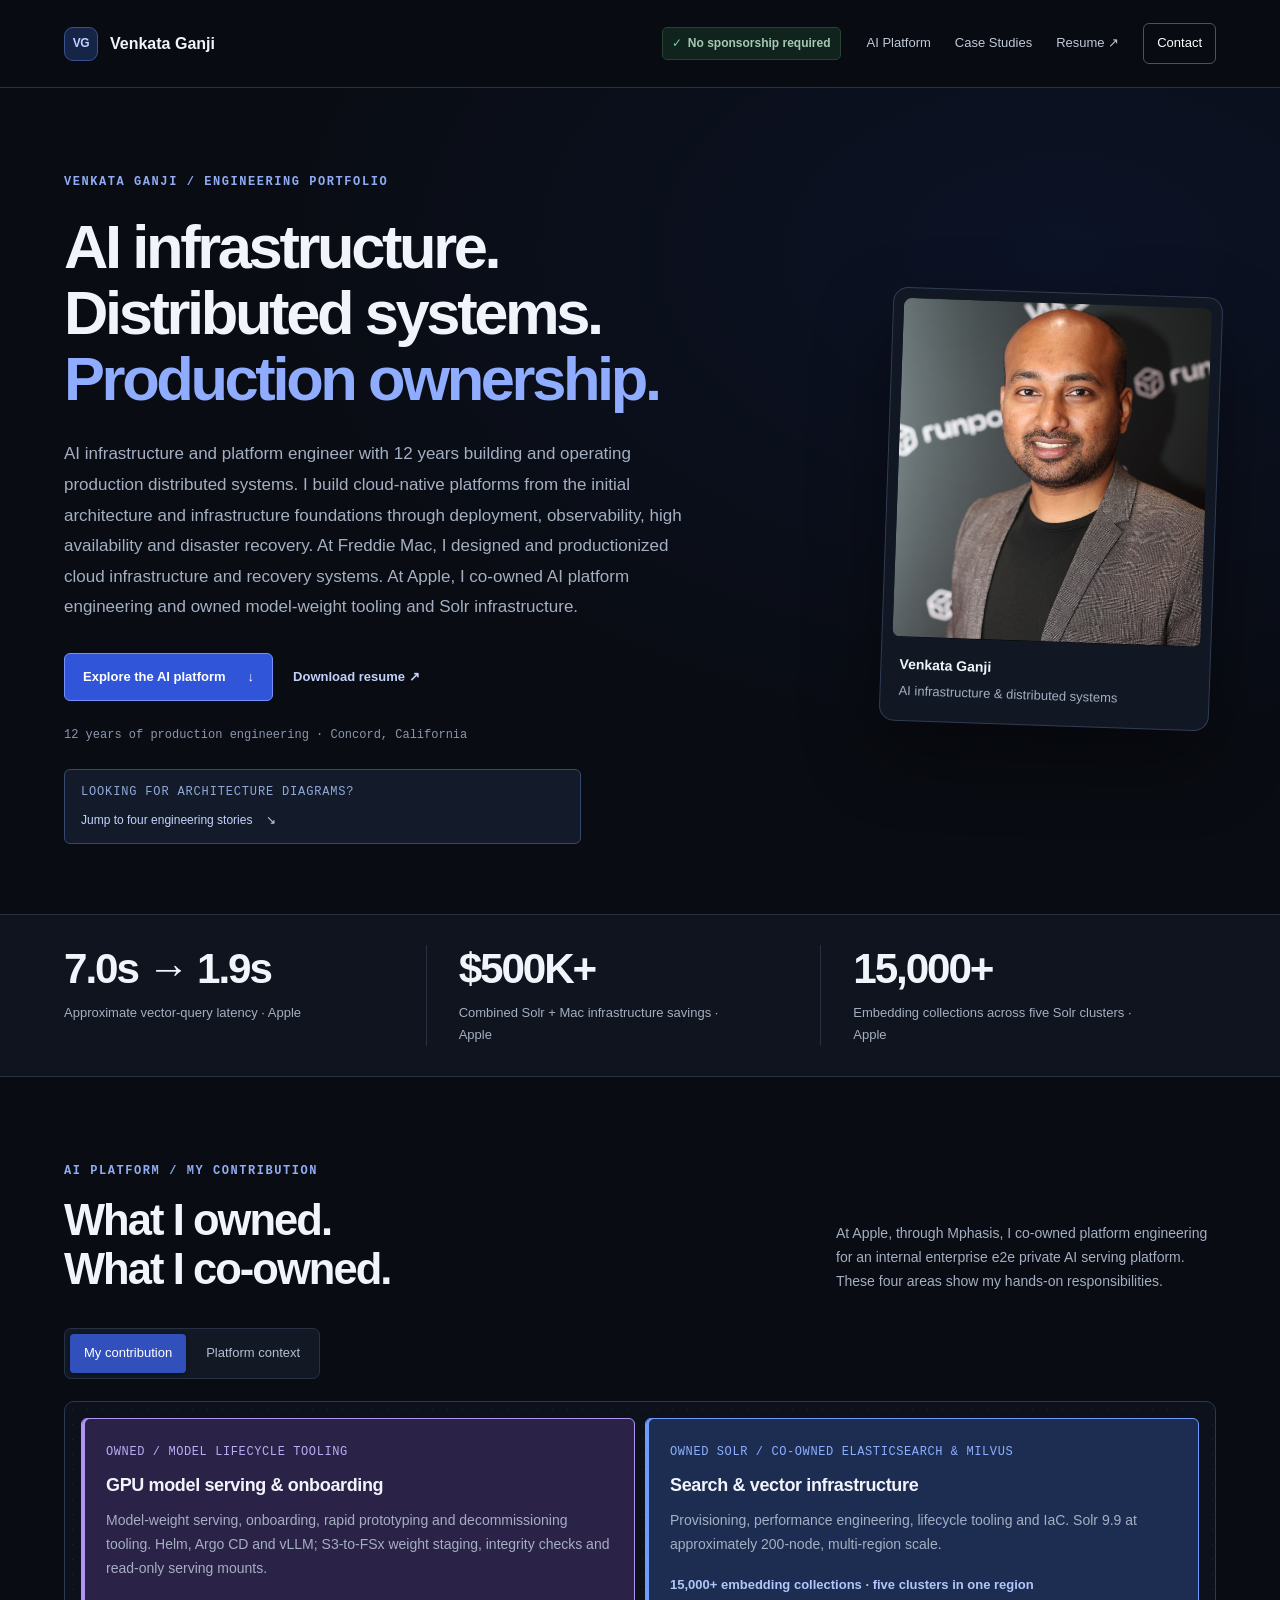
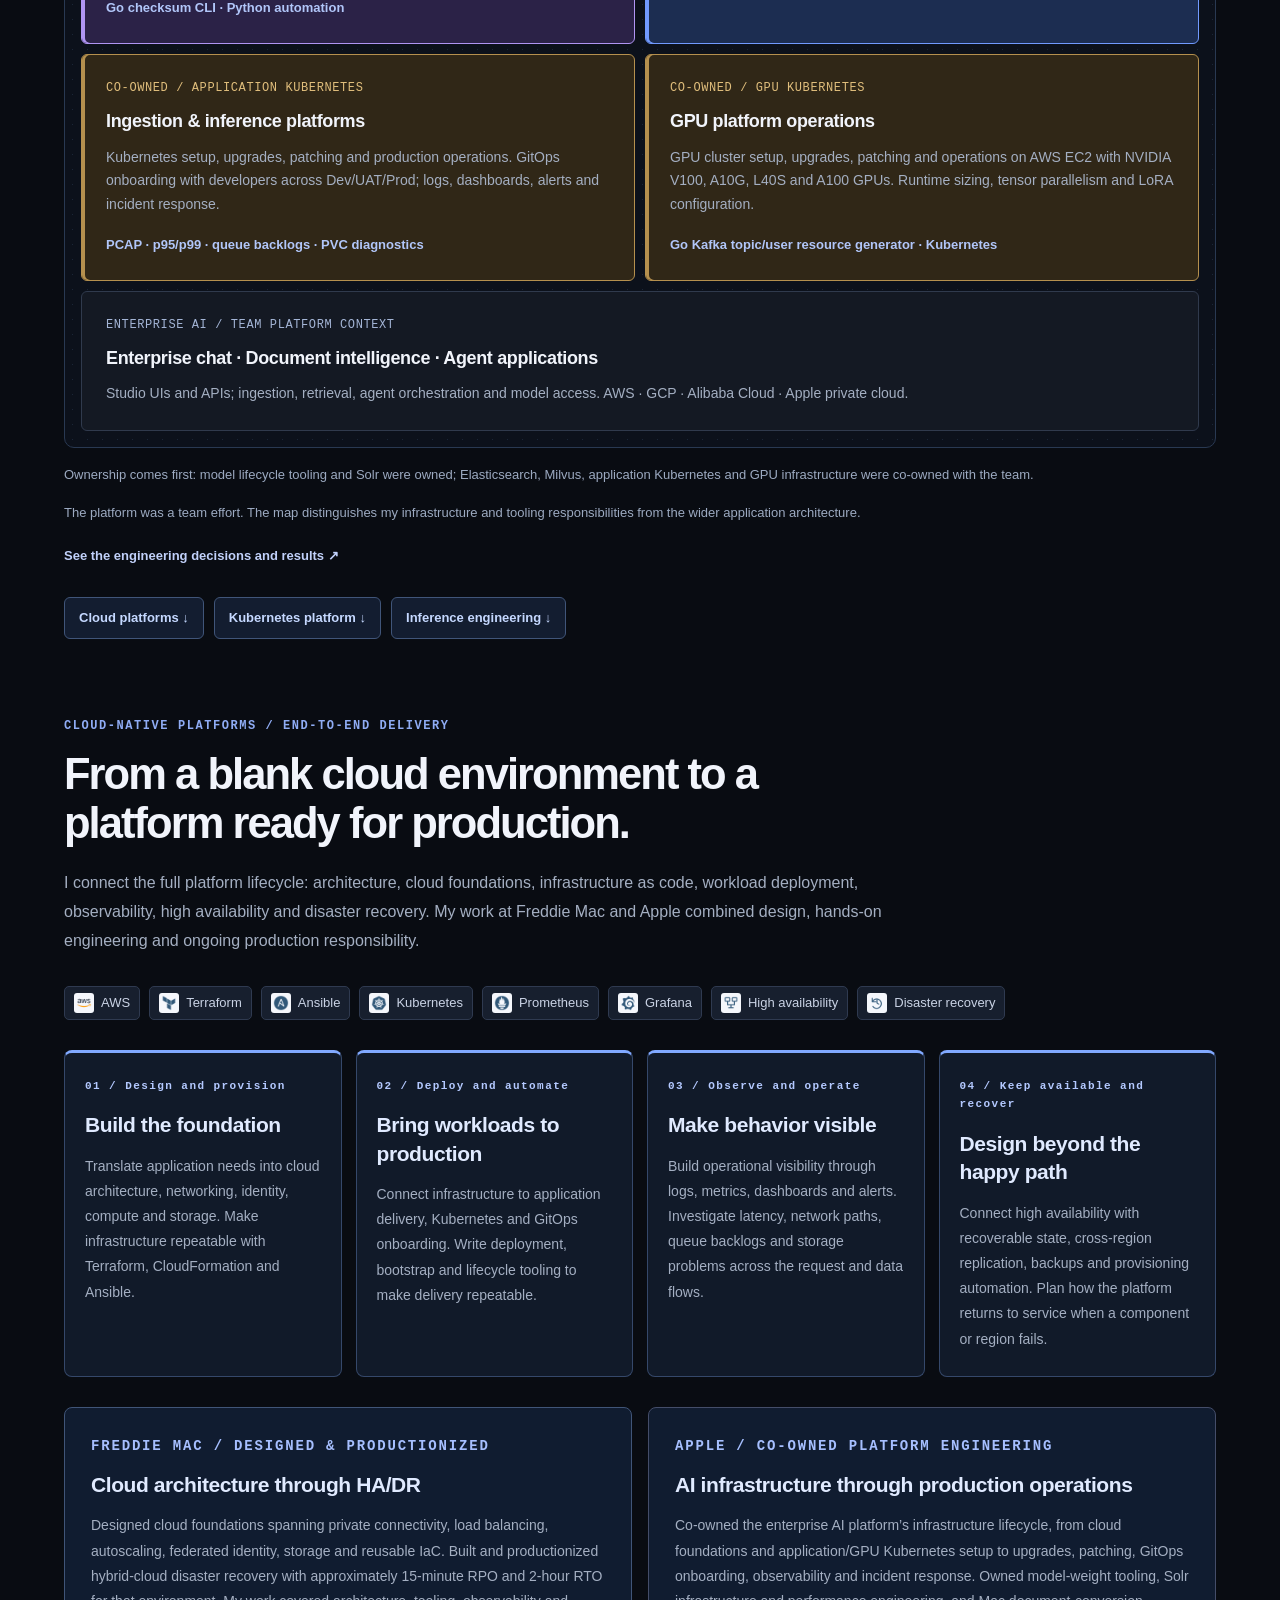
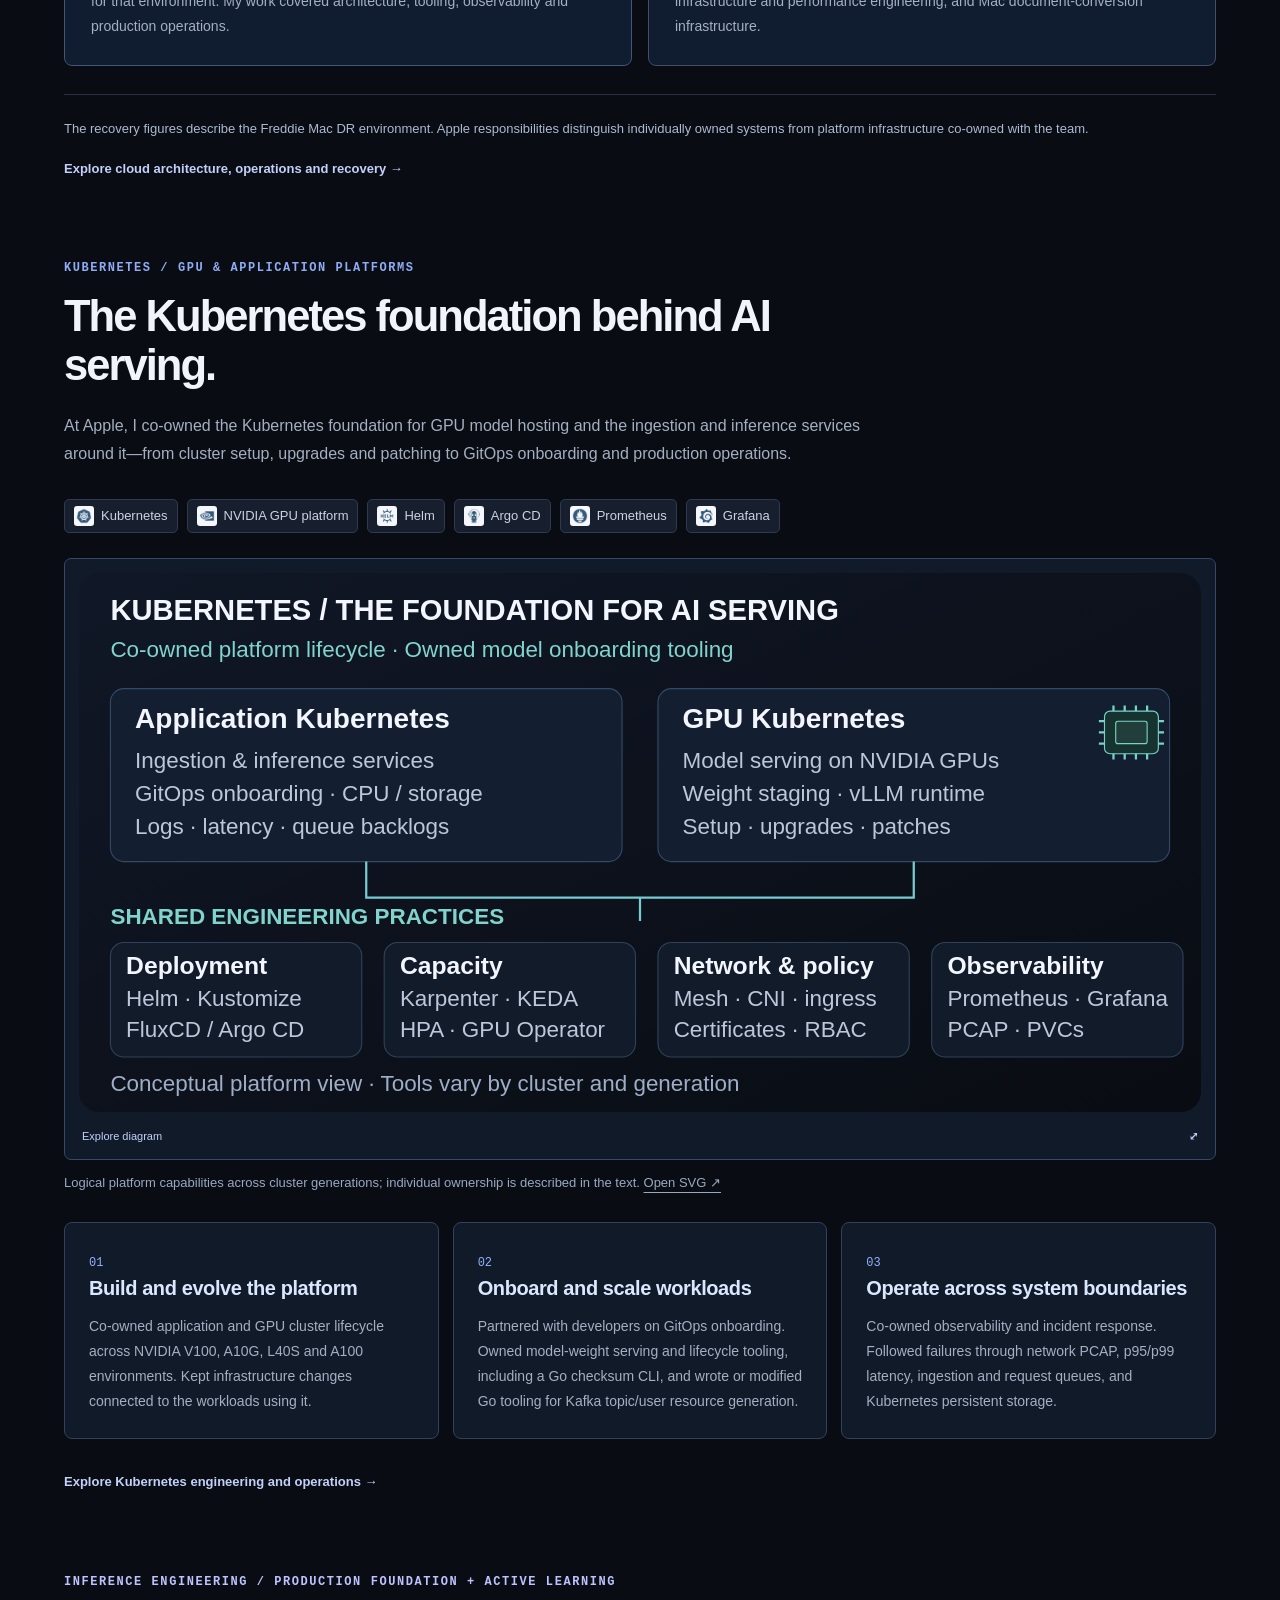
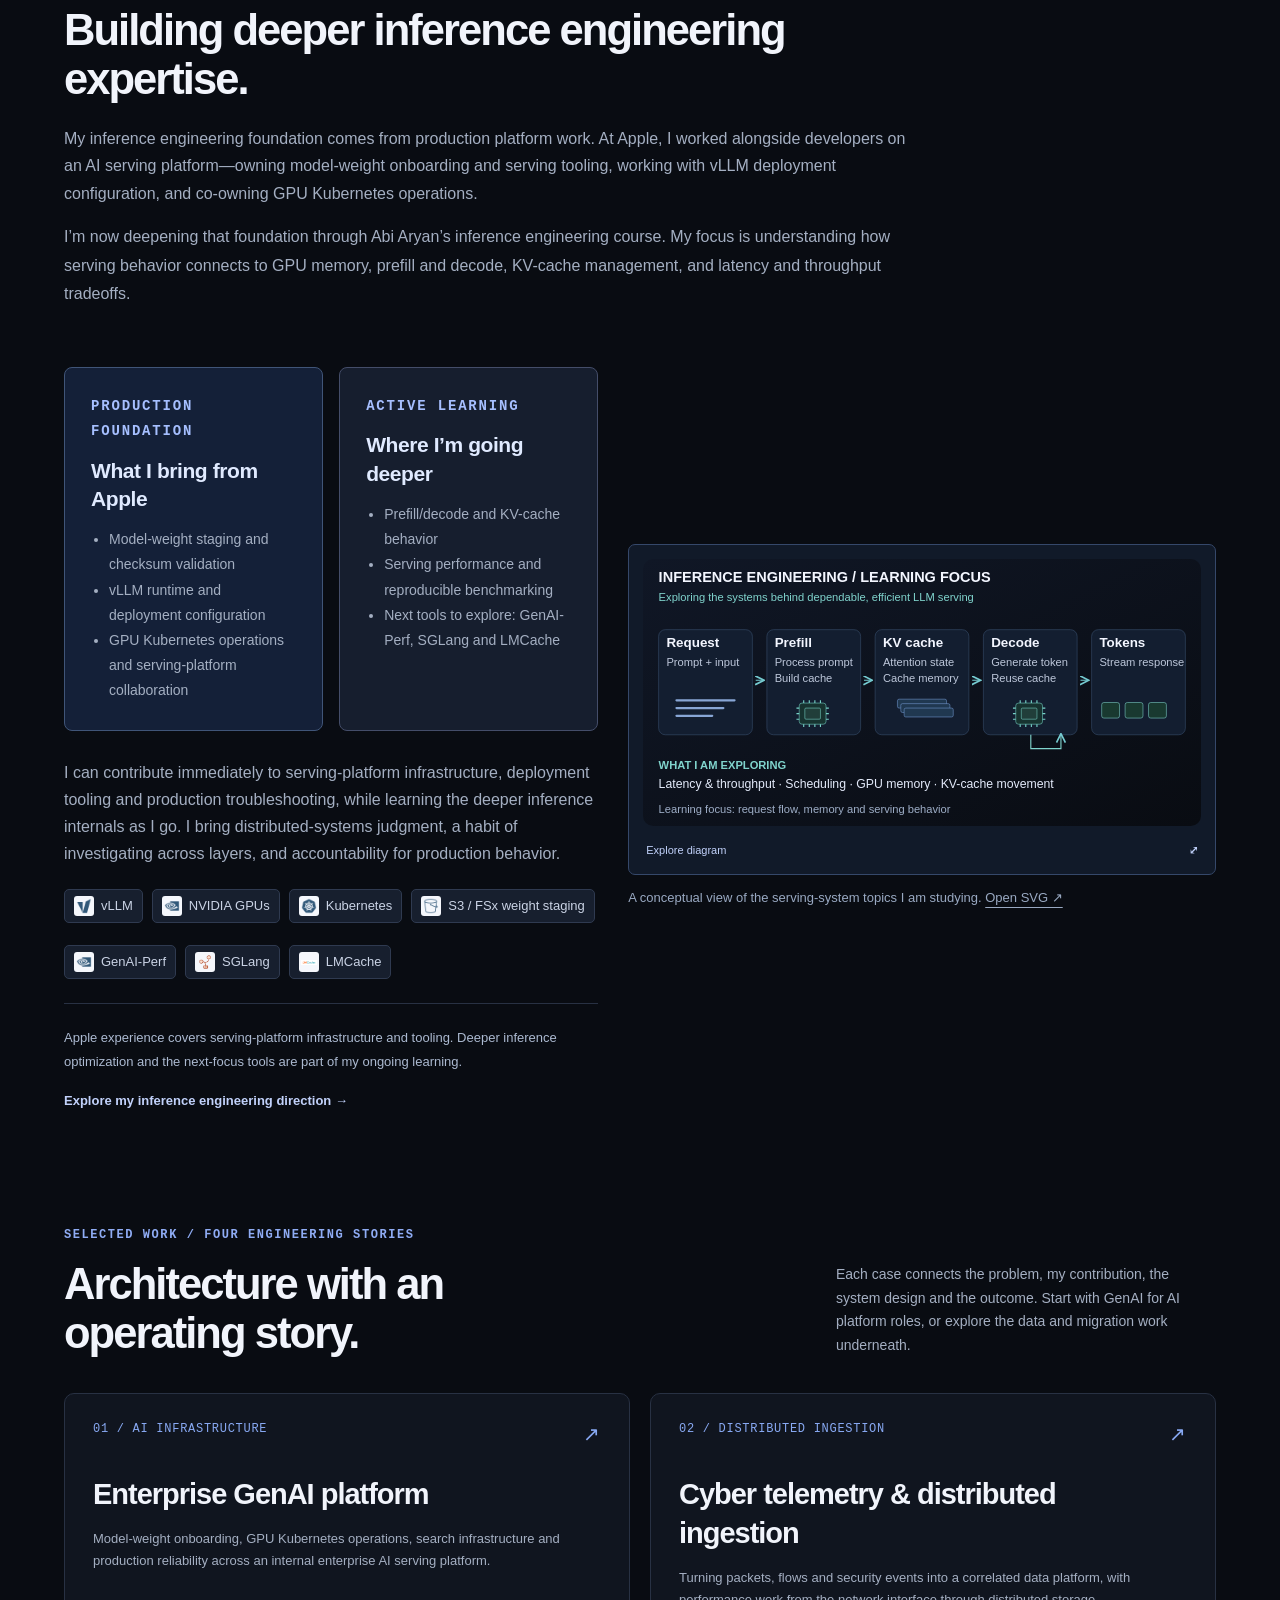
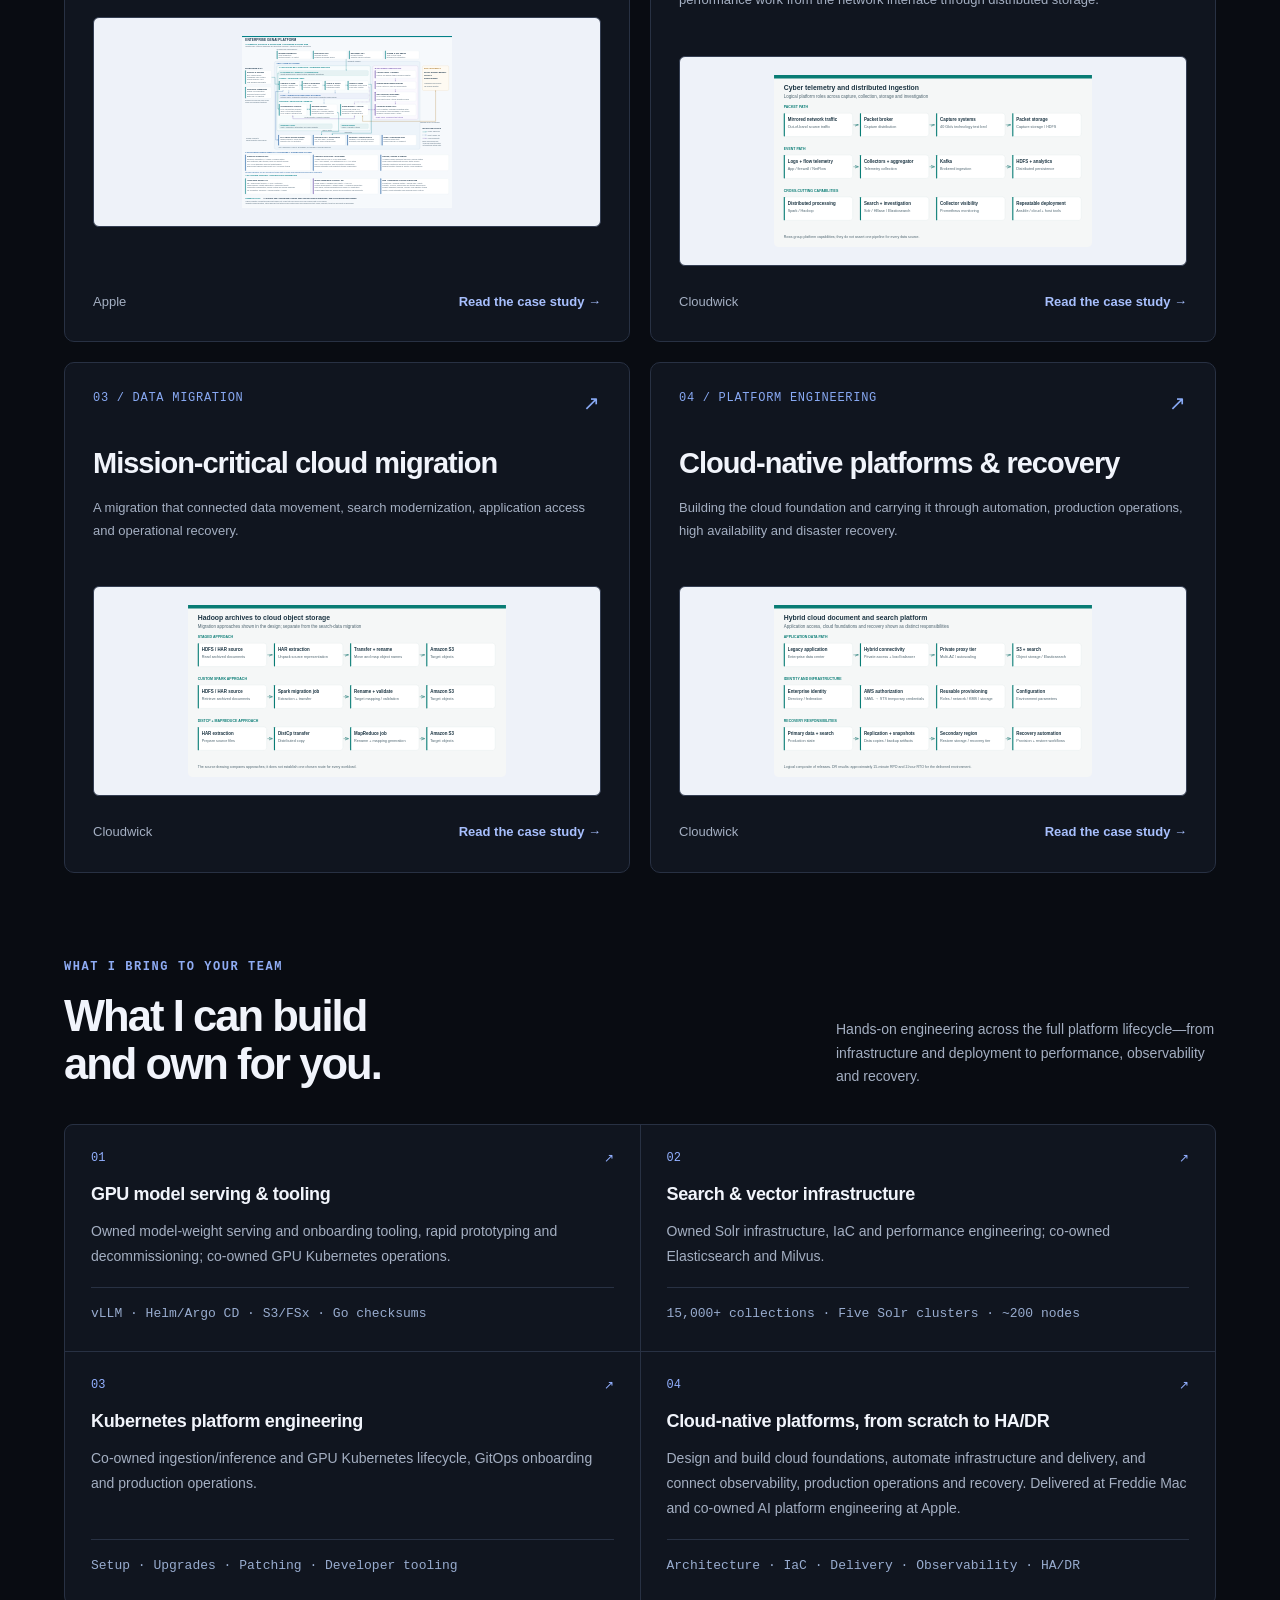
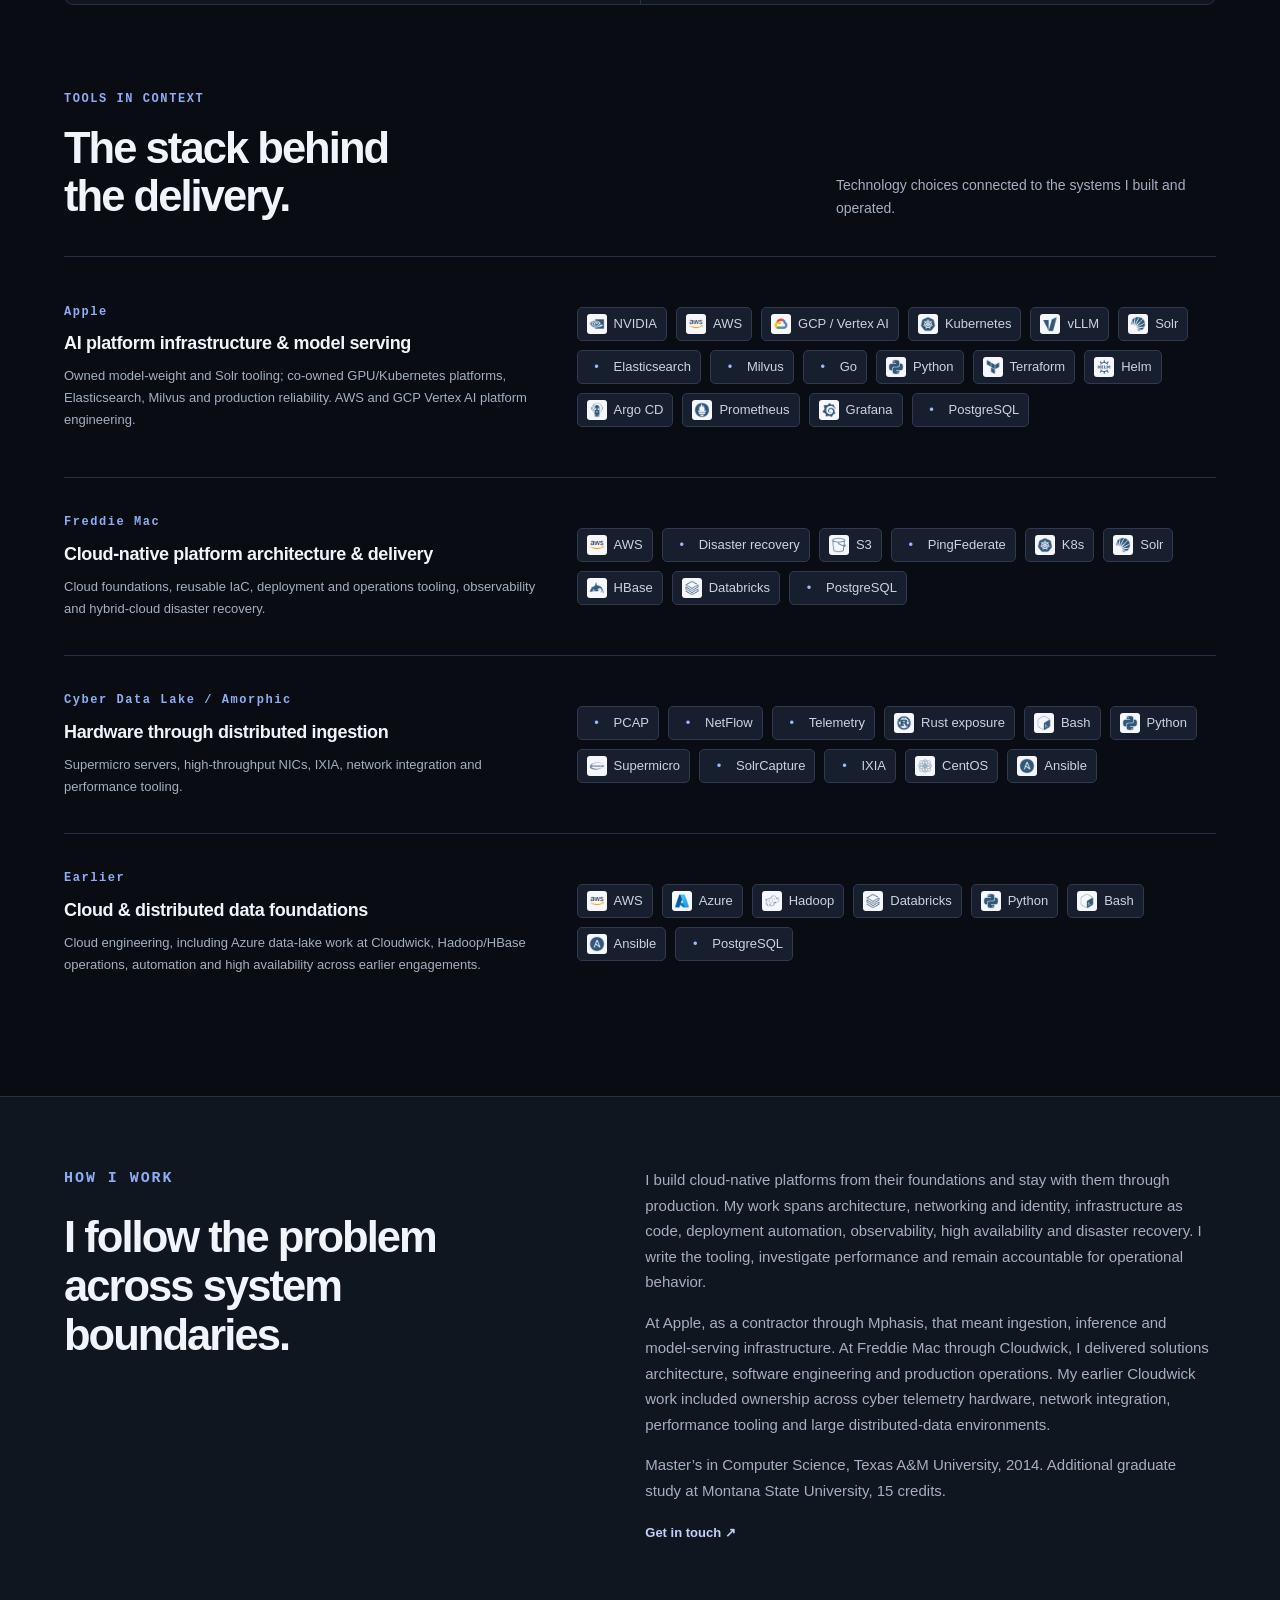
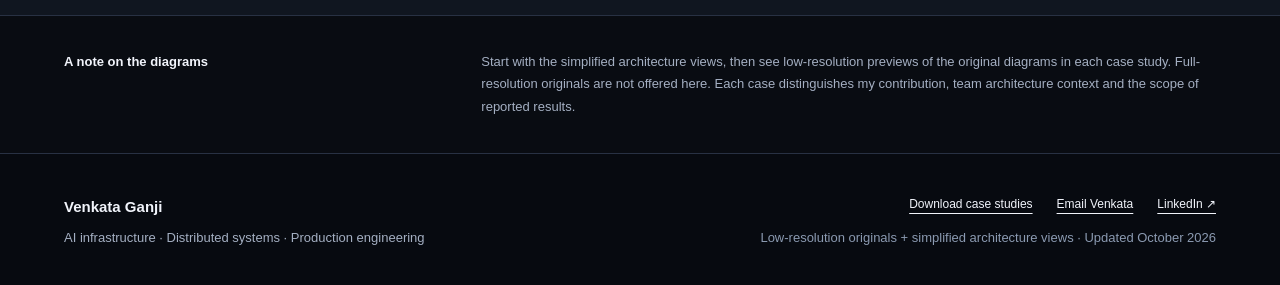
==== commit def46245: "Show end-to-end cloud platform delivery and recovery" ====
--- a/index.html
+++ b/index.html
@@ -1,4 +1,4 @@
-<!doctype html><html lang="en"><head><meta charset="utf-8"><meta name="viewport" content="width=device-width, initial-scale=1"><title>AI Infrastructure &amp; Distributed Systems | Venkata Ganji</title><meta name="description" content="AI infrastructure and platform engineer with 12 years building and operating production distributed systems. At Apple, I co-owned an internal enterprise e2e private AI serving platform and owned model-weight tooling and Solr infrastructure. My work connects architecture, hands-on automation, performance engineering and incident response."><meta name="theme-color" content="#090c12"><meta property="og:title" content="AI Infrastructure &amp; Distributed Systems"><meta property="og:description" content="AI infrastructure and platform engineer with 12 years building and operating production distributed systems. At Apple, I co-owned an internal enterprise e2e private AI serving platform and owned model-weight tooling and Solr infrastructure. My work connects architecture, hands-on automation, performance engineering and incident response."><meta property="og:type" content="website"><link rel="canonical" href="https://offroadguy.github.io/"><link rel="icon" href="assets/favicon.svg" type="image/svg+xml"><link rel="stylesheet" href="assets/style.css?v=2.3.0"><script defer src="assets/site.js?v=2.3.0"></script></head><body><a class="skip" href="#main">Skip to content</a><header class="site-header"><a class="wordmark" href="index.html"><span class="monogram">VG</span> Venkata Ganji</a><div class="header-actions"><span class="sponsorship-badge"><span aria-hidden="true">✓</span> No sponsorship required</span><nav aria-label="Primary"><a href="index.html#platform">AI Platform</a><a href="index.html#work">Case Studies</a><a href="downloads/Venkata_Ganji_Resume.pdf">Resume <span aria-hidden="true">↗</span></a><a class="nav-contact" href="mailto:venkataganji.careers@gmail.com">Contact</a></nav></div></header><main id="main"><section class="hero"><div class="hero-copy"><p class="eyebrow">VENKATA GANJI / ENGINEERING PORTFOLIO</p><h1>AI infrastructure.<br>Distributed systems.<br><em>Production ownership.</em></h1><p class="hero-intro">AI infrastructure and platform engineer with 12 years building and operating production distributed systems. At Apple, I co-owned an internal enterprise e2e private AI serving platform and owned model-weight tooling and Solr infrastructure. My work connects architecture, hands-on automation, performance engineering and incident response.</p><div class="actions"><a class="button" href="#platform">Explore the AI platform <span>↓</span></a><a class="text-link" href="downloads/Venkata_Ganji_Resume.pdf">Download resume ↗</a></div><p class="hero-foot">12 years of production engineering · Concord, California</p><a class="architecture-shortcut" href="#work"><span>LOOKING FOR ARCHITECTURE DIAGRAMS?</span> Jump to four engineering stories <b aria-hidden="true">↘</b></a></div><figure class="hero-portrait"><div class="portrait-frame"><img src="assets/venkata-ganji.jpg" alt="Venkata Ganji" width="1200" height="1800" fetchpriority="high"></div><figcaption><strong>Venkata Ganji</strong><span>AI infrastructure &amp; distributed systems</span></figcaption></figure></section><section class="impact-strip" aria-label="Selected career outcomes"><div><strong>7.0s → 1.9s</strong><span>Approximate vector-query latency · Apple</span></div><div><strong>$500K+</strong><span>Combined Solr + Mac infrastructure savings · Apple</span></div><div><strong>15,000+</strong><span>Embedding collections across five Solr clusters · Apple</span></div></section><section class="platform-section" id="platform" aria-labelledby="platform-title">
+<!doctype html><html lang="en"><head><meta charset="utf-8"><meta name="viewport" content="width=device-width, initial-scale=1"><title>AI Infrastructure &amp; Distributed Systems | Venkata Ganji</title><meta name="description" content="AI infrastructure and platform engineer with 12 years building and operating production distributed systems. I build cloud-native platforms from the initial architecture and infrastructure foundations through deployment, observability, high availability and disaster recovery. At Freddie Mac, I designed and productionized cloud infrastructure and recovery systems. At Apple, I co-owned AI platform engineering and owned model-weight tooling and Solr infrastructure."><meta name="theme-color" content="#090c12"><meta property="og:title" content="AI Infrastructure &amp; Distributed Systems"><meta property="og:description" content="AI infrastructure and platform engineer with 12 years building and operating production distributed systems. I build cloud-native platforms from the initial architecture and infrastructure foundations through deployment, observability, high availability and disaster recovery. At Freddie Mac, I designed and productionized cloud infrastructure and recovery systems. At Apple, I co-owned AI platform engineering and owned model-weight tooling and Solr infrastructure."><meta property="og:type" content="website"><link rel="canonical" href="https://offroadguy.github.io/"><link rel="icon" href="assets/favicon.svg" type="image/svg+xml"><link rel="stylesheet" href="assets/style.css?v=2.4.0"><script defer src="assets/site.js?v=2.4.0"></script></head><body><a class="skip" href="#main">Skip to content</a><header class="site-header"><a class="wordmark" href="index.html"><span class="monogram">VG</span> Venkata Ganji</a><div class="header-actions"><span class="sponsorship-badge"><span aria-hidden="true">✓</span> No sponsorship required</span><nav aria-label="Primary"><a href="index.html#platform">AI Platform</a><a href="index.html#work">Case Studies</a><a href="downloads/Venkata_Ganji_Resume.pdf">Resume <span aria-hidden="true">↗</span></a><a class="nav-contact" href="mailto:venkataganji.careers@gmail.com">Contact</a></nav></div></header><main id="main"><section class="hero"><div class="hero-copy"><p class="eyebrow">VENKATA GANJI / ENGINEERING PORTFOLIO</p><h1>AI infrastructure.<br>Distributed systems.<br><em>Production ownership.</em></h1><p class="hero-intro">AI infrastructure and platform engineer with 12 years building and operating production distributed systems. I build cloud-native platforms from the initial architecture and infrastructure foundations through deployment, observability, high availability and disaster recovery. At Freddie Mac, I designed and productionized cloud infrastructure and recovery systems. At Apple, I co-owned AI platform engineering and owned model-weight tooling and Solr infrastructure.</p><div class="actions"><a class="button" href="#platform">Explore the AI platform <span>↓</span></a><a class="text-link" href="downloads/Venkata_Ganji_Resume.pdf">Download resume ↗</a></div><p class="hero-foot">12 years of production engineering · Concord, California</p><a class="architecture-shortcut" href="#work"><span>LOOKING FOR ARCHITECTURE DIAGRAMS?</span> Jump to four engineering stories <b aria-hidden="true">↘</b></a></div><figure class="hero-portrait"><div class="portrait-frame"><img src="assets/venkata-ganji.jpg" alt="Venkata Ganji" width="1200" height="1800" fetchpriority="high"></div><figcaption><strong>Venkata Ganji</strong><span>AI infrastructure &amp; distributed systems</span></figcaption></figure></section><section class="impact-strip" aria-label="Selected career outcomes"><div><strong>7.0s → 1.9s</strong><span>Approximate vector-query latency · Apple</span></div><div><strong>$500K+</strong><span>Combined Solr + Mac infrastructure savings · Apple</span></div><div><strong>15,000+</strong><span>Embedding collections across five Solr clusters · Apple</span></div></section><section class="platform-section" id="platform" aria-labelledby="platform-title">
 <div class="section-intro"><div><p class="eyebrow">AI PLATFORM / MY CONTRIBUTION</p><h2 id="platform-title">What I owned.<br>What I co-owned.</h2></div><p>At Apple, through Mphasis, I co-owned platform engineering for an internal enterprise e2e private AI serving platform. These four areas show my hands-on responsibilities.</p></div>
 <div class="platform-controls" role="group" aria-label="Platform map view"><button type="button" data-platform-view="ownership" aria-pressed="true">My contribution</button><button type="button" data-platform-view="all" aria-pressed="false">Platform context</button></div>
 <div class="platform-canvas focus-ownership" id="platform-map">
@@ -13,4 +13,4 @@
 <p class="platform-view-note" aria-live="polite">Ownership comes first: model lifecycle tooling and Solr were owned; Elasticsearch, Milvus, application Kubernetes and GPU infrastructure were co-owned with the team.</p>
 <p class="platform-scope">The platform was a team effort. The map distinguishes my infrastructure and tooling responsibilities from the wider application architecture.</p>
 <a class="text-link" href="cases/genai.html#context">See the engineering decisions and results ↗</a>
-</section><div class="section-jumps"><a href="#kubernetes">Kubernetes platform ↓</a><a href="#inference">Inference engineering ↓</a></div><section class="engineering-feature" id="kubernetes"><div class="engineering-intro"><p class="eyebrow">KUBERNETES / GPU &amp; APPLICATION PLATFORMS</p><h2>The Kubernetes foundation behind AI serving.</h2><p>At Apple, I co-owned the Kubernetes foundation for GPU model hosting and the ingestion and inference services around it—from cluster setup, upgrades and patching to GitOps onboarding and production operations.</p></div><ul class="technology-strip" aria-label="Kubernetes foundation tools and capabilities"><li><img src="assets/technologies/kubernetes.png" width="20" height="20" alt="" loading="lazy"><span>Kubernetes</span></li><li><img src="assets/technologies/nvidia.png" width="20" height="20" alt="" loading="lazy"><span>NVIDIA GPU platform</span></li><li><img src="assets/technologies/helm.png" width="20" height="20" alt="" loading="lazy"><span>Helm</span></li><li><img src="assets/technologies/argo.png" width="20" height="20" alt="" loading="lazy"><span>Argo CD</span></li><li><img src="assets/technologies/prometheus.png" width="20" height="20" alt="" loading="lazy"><span>Prometheus</span></li><li><img src="assets/technologies/grafana.png" width="20" height="20" alt="" loading="lazy"><span>Grafana</span></li></ul><figure class="diagram"><button class="diagram-open" type="button" data-diagram="assets/diagrams/kubernetes-foundation.svg" data-title="Application and GPU Kubernetes foundations" aria-label="Expand Application and GPU Kubernetes foundations"><img src="assets/diagrams/kubernetes-foundation.svg" alt="Application and GPU Kubernetes foundations" loading="lazy"><span>Explore diagram <b>⤢</b></span></button><figcaption>Logical platform capabilities across cluster generations; individual ownership is described in the text. <a href="assets/diagrams/kubernetes-foundation.svg" target="_blank" rel="noopener">Open SVG ↗</a></figcaption></figure><div class="engineering-cards"><article><span class="step-num">01</span><h3>Build and evolve the platform</h3><p>Co-owned application and GPU cluster lifecycle across NVIDIA V100, A10G, L40S and A100 environments. Kept infrastructure changes connected to the workloads using it.</p></article><article><span class="step-num">02</span><h3>Onboard and scale workloads</h3><p>Partnered with developers on GitOps onboarding. Owned model-weight serving and lifecycle tooling, including a Go checksum CLI, and wrote or modified Go tooling for Kafka topic/user resource generation.</p></article><article><span class="step-num">03</span><h3>Operate across system boundaries</h3><p>Co-owned observability and incident response. Followed failures through network PCAP, p95/p99 latency, ingestion and request queues, and Kubernetes persistent storage.</p></article></div><a class="text-link" href="cases/genai.html#kubernetes">Explore Kubernetes engineering and operations →</a></section><section class="engineering-feature learning-feature" id="inference"><div class="engineering-intro"><p class="eyebrow">INFERENCE ENGINEERING / PRODUCTION FOUNDATION + ACTIVE LEARNING</p><h2>Building deeper inference engineering expertise.</h2><p>My inference engineering foundation comes from production platform work. At Apple, I worked alongside developers on an AI serving platform—owning model-weight onboarding and serving tooling, working with vLLM deployment configuration, and co-owning GPU Kubernetes operations.</p><p>I’m now deepening that foundation through Abi Aryan’s inference engineering course. My focus is understanding how serving behavior connects to GPU memory, prefill and decode, KV-cache management, and latency and throughput tradeoffs.</p></div><div class="feature-layout"><div><div class="experience-split"><article><p class="eyebrow">PRODUCTION FOUNDATION</p><h3>What I bring from Apple</h3><ul><li>Model-weight staging and checksum validation</li><li>vLLM runtime and deployment configuration</li><li>GPU Kubernetes operations and serving-platform collaboration</li></ul></article><article><p class="eyebrow">ACTIVE LEARNING</p><h3>Where I’m going deeper</h3><ul><li>Prefill/decode and KV-cache behavior</li><li>Serving performance and reproducible benchmarking</li><li>Next tools to explore: GenAI-Perf, SGLang and LMCache</li></ul></article></div><p>I can contribute immediately to serving-platform infrastructure, deployment tooling and production troubleshooting, while learning the deeper inference internals as I go. I bring distributed-systems judgment, a habit of investigating across layers, and accountability for production behavior.</p><ul class="technology-strip" aria-label="Inference production tools and capabilities"><li><img src="assets/technologies/vllm.png" width="20" height="20" alt="" loading="lazy"><span>vLLM</span></li><li><img src="assets/technologies/nvidia.png" width="20" height="20" alt="" loading="lazy"><span>NVIDIA GPUs</span></li><li><img src="assets/technologies/kubernetes.png" width="20" height="20" alt="" loading="lazy"><span>Kubernetes</span></li><li><img src="assets/technologies/s3.png" width="20" height="20" alt="" loading="lazy"><span>S3 / FSx weight staging</span></li></ul><ul class="technology-strip" aria-label="Next focus tools and capabilities"><li><img src="assets/technologies/nvidia.png" width="20" height="20" alt="" loading="lazy"><span>GenAI-Perf</span></li><li><img src="assets/technologies/sglang.png" width="20" height="20" alt="" loading="lazy"><span>SGLang</span></li><li><img src="assets/technologies/lmcache.png" width="20" height="20" alt="" loading="lazy"><span>LMCache</span></li></ul><p class="scope">Apple experience covers serving-platform infrastructure and tooling. Deeper inference optimization and the next-focus tools are part of my ongoing learning.</p><a class="text-link" href="cases/genai.html#inference">Explore my inference engineering direction →</a></div><figure class="diagram"><button class="diagram-open" type="button" data-diagram="assets/diagrams/inference-learning.svg" data-title="Prefill, KV cache and decode learning focus" aria-label="Expand Prefill, KV cache and decode learning focus"><img src="assets/diagrams/inference-learning.svg" alt="Prefill, KV cache and decode learning focus" loading="lazy"><span>Explore diagram <b>⤢</b></span></button><figcaption>A conceptual view of the serving-system topics I am studying. <a href="assets/diagrams/inference-learning.svg" target="_blank" rel="noopener">Open SVG ↗</a></figcaption></figure></div></section><section class="work-section" id="work"><div class="section-intro"><div><p class="eyebrow">SELECTED WORK / FOUR ENGINEERING STORIES</p><h2>Architecture with an<br>operating story.</h2></div><p>Each case connects the problem, my contribution, the system design and the outcome. Start with GenAI for AI platform roles, or explore the data and migration work underneath.</p></div><div class="case-grid"><a class="case-card teal" href="cases/genai.html"><div class="case-card-top"><span>01 / AI INFRASTRUCTURE</span><span aria-hidden="true">↗</span></div><h3>Enterprise GenAI platform</h3><p>Model-weight onboarding, GPU Kubernetes operations, search infrastructure and production reliability across an internal enterprise AI serving platform.</p><div class="case-card-visual"><img src="assets/diagrams/genai.svg" alt="" loading="lazy"></div><div class="case-card-bottom"><span>Apple</span><strong>Read the case study →</strong></div></a><a class="case-card blue" href="cases/cyber-data.html"><div class="case-card-top"><span>02 / DISTRIBUTED INGESTION</span><span aria-hidden="true">↗</span></div><h3>Cyber telemetry &amp; distributed ingestion</h3><p>Turning packets, flows and security events into a correlated data platform, with performance work from the network interface through distributed storage.</p><div class="case-card-visual"><img src="assets/diagrams/cyber-overview.svg" alt="" loading="lazy"></div><div class="case-card-bottom"><span>Cloudwick</span><strong>Read the case study →</strong></div></a><a class="case-card orange" href="cases/migration.html"><div class="case-card-top"><span>03 / DATA MIGRATION</span><span aria-hidden="true">↗</span></div><h3>Mission-critical cloud migration</h3><p>A migration that connected data movement, search modernization, application access and operational recovery.</p><div class="case-card-visual"><img src="assets/diagrams/migration.svg" alt="" loading="lazy"></div><div class="case-card-bottom"><span>Cloudwick</span><strong>Read the case study →</strong></div></a><a class="case-card purple" href="cases/cloud-foundations.html"><div class="case-card-top"><span>04 / PLATFORM ENGINEERING</span><span aria-hidden="true">↗</span></div><h3>Cloud automation, identity &amp; recovery</h3><p>Making a hybrid application work across network, identity, storage and recovery boundaries—with repeatable infrastructure underneath.</p><div class="case-card-visual"><img src="assets/diagrams/cloud-overview.svg" alt="" loading="lazy"></div><div class="case-card-bottom"><span>Cloudwick</span><strong>Read the case study →</strong></div></a></div></section><section class="capabilities-section" id="expertise"><div class="section-intro"><div><p class="eyebrow">WHAT I BRING TO YOUR TEAM</p><h2>What I can build<br>and own for you.</h2></div><p>Hands-on engineering across the full platform lifecycle—from infrastructure and deployment to performance, observability and recovery.</p></div><div class="capabilities-grid"><a class="capability-card" href="cases/genai.html#context"><div class="capability-top"><span>01</span><span aria-hidden="true">↗</span></div><h3>GPU model serving &amp; tooling</h3><p>Owned model-weight serving and onboarding tooling, rapid prototyping and decommissioning; co-owned GPU Kubernetes operations.</p><small>vLLM · Helm/Argo CD · S3/FSx · Go checksums</small></a><a class="capability-card" href="cases/genai.html#outcomes"><div class="capability-top"><span>02</span><span aria-hidden="true">↗</span></div><h3>Search &amp; vector infrastructure</h3><p>Owned Solr infrastructure, IaC and performance engineering; co-owned Elasticsearch and Milvus.</p><small>15,000+ collections · Five Solr clusters · ~200 nodes</small></a><a class="capability-card" href="cases/genai.html#kubernetes"><div class="capability-top"><span>03</span><span aria-hidden="true">↗</span></div><h3>Kubernetes platform engineering</h3><p>Co-owned ingestion/inference and GPU Kubernetes lifecycle, GitOps onboarding and production operations.</p><small>Setup · Upgrades · Patching · Developer tooling</small></a><a class="capability-card" href="cases/cloud-foundations.html#outcomes"><div class="capability-top"><span>04</span><span aria-hidden="true">↗</span></div><h3>Production reliability &amp; distributed systems</h3><p>Diagnose failures across network, applications, queues and storage; build provisioning, recovery and operational automation.</p><small>PCAP · p95/p99 · PVCs · IaC · HA/DR</small></a></div></section><section class="technology-section" id="technology"><div class="section-intro"><div><p class="eyebrow">TOOLS IN CONTEXT</p><h2>The stack behind<br>the delivery.</h2></div><p>Technology choices connected to the systems I built and operated.</p></div><article class="technology-row"><div><p class="eyebrow">Apple</p><h3>AI platform infrastructure &amp; model serving</h3><p>Owned model-weight and Solr tooling; co-owned GPU/Kubernetes platforms, Elasticsearch, Milvus and production reliability. AWS and GCP Vertex AI platform engineering.</p></div><ul class="technology-strip" aria-label="Apple tools and capabilities"><li><img src="assets/technologies/nvidia.png" width="20" height="20" alt="" loading="lazy"><span>NVIDIA</span></li><li><img src="assets/technologies/aws.png" width="20" height="20" alt="" loading="lazy"><span>AWS</span></li><li><img src="assets/technologies/gcp.png" width="20" height="20" alt="" loading="lazy"><span>GCP / Vertex AI</span></li><li><img src="assets/technologies/kubernetes.png" width="20" height="20" alt="" loading="lazy"><span>Kubernetes</span></li><li><img src="assets/technologies/vllm.png" width="20" height="20" alt="" loading="lazy"><span>vLLM</span></li><li><img src="assets/technologies/solr.png" width="20" height="20" alt="" loading="lazy"><span>Solr</span></li><li><span class="technology-symbol" aria-hidden="true">•</span><span>Elasticsearch</span></li><li><span class="technology-symbol" aria-hidden="true">•</span><span>Milvus</span></li><li><span class="technology-symbol" aria-hidden="true">•</span><span>Go</span></li><li><img src="assets/technologies/python.png" width="20" height="20" alt="" loading="lazy"><span>Python</span></li><li><img src="assets/technologies/terraform.png" width="20" height="20" alt="" loading="lazy"><span>Terraform</span></li><li><img src="assets/technologies/helm.png" width="20" height="20" alt="" loading="lazy"><span>Helm</span></li><li><img src="assets/technologies/argo.png" width="20" height="20" alt="" loading="lazy"><span>Argo CD</span></li><li><img src="assets/technologies/prometheus.png" width="20" height="20" alt="" loading="lazy"><span>Prometheus</span></li><li><img src="assets/technologies/grafana.png" width="20" height="20" alt="" loading="lazy"><span>Grafana</span></li><li><span class="technology-symbol" aria-hidden="true">•</span><span>PostgreSQL</span></li></ul></article><article class="technology-row"><div><p class="eyebrow">Freddie Mac</p><h3>Solutions architecture &amp; engineering</h3><p>Mission-critical migrations, Spark/Python delivery, infrastructure automation and disaster recovery.</p></div><ul class="technology-strip" aria-label="Freddie Mac tools and capabilities"><li><img src="assets/technologies/aws.png" width="20" height="20" alt="" loading="lazy"><span>AWS</span></li><li><span class="technology-symbol" aria-hidden="true">•</span><span>Disaster recovery</span></li><li><img src="assets/technologies/s3.png" width="20" height="20" alt="" loading="lazy"><span>S3</span></li><li><span class="technology-symbol" aria-hidden="true">•</span><span>PingFederate</span></li><li><img src="assets/technologies/kubernetes.png" width="20" height="20" alt="" loading="lazy"><span>K8s</span></li><li><img src="assets/technologies/solr.png" width="20" height="20" alt="" loading="lazy"><span>Solr</span></li><li><img src="assets/technologies/hbase.png" width="20" height="20" alt="" loading="lazy"><span>HBase</span></li><li><img src="assets/technologies/databricks.png" width="20" height="20" alt="" loading="lazy"><span>Databricks</span></li><li><span class="technology-symbol" aria-hidden="true">•</span><span>PostgreSQL</span></li></ul></article><article class="technology-row"><div><p class="eyebrow">Cyber Data Lake / Amorphic</p><h3>Hardware through distributed ingestion</h3><p>Supermicro servers, high-throughput NICs, IXIA, network integration and performance tooling.</p></div><ul class="technology-strip" aria-label="Cyber Data Lake / Amorphic tools and capabilities"><li><span class="technology-symbol" aria-hidden="true">•</span><span>PCAP</span></li><li><span class="technology-symbol" aria-hidden="true">•</span><span>NetFlow</span></li><li><span class="technology-symbol" aria-hidden="true">•</span><span>Telemetry</span></li><li><img src="assets/technologies/rust.png" width="20" height="20" alt="" loading="lazy"><span>Rust exposure</span></li><li><img src="assets/technologies/bash.png" width="20" height="20" alt="" loading="lazy"><span>Bash</span></li><li><img src="assets/technologies/python.png" width="20" height="20" alt="" loading="lazy"><span>Python</span></li><li><img src="assets/technologies/supermicro.png" width="20" height="20" alt="" loading="lazy"><span>Supermicro</span></li><li><span class="technology-symbol" aria-hidden="true">•</span><span>SolrCapture</span></li><li><span class="technology-symbol" aria-hidden="true">•</span><span>IXIA</span></li><li><img src="assets/technologies/centos.png" width="20" height="20" alt="" loading="lazy"><span>CentOS</span></li><li><img src="assets/technologies/ansible.png" width="20" height="20" alt="" loading="lazy"><span>Ansible</span></li></ul></article><article class="technology-row"><div><p class="eyebrow">Earlier</p><h3>Cloud &amp; distributed data foundations</h3><p>Cloud engineering, including Azure data-lake work at Cloudwick, Hadoop/HBase operations, automation and high availability across earlier engagements.</p></div><ul class="technology-strip" aria-label="Earlier tools and capabilities"><li><img src="assets/technologies/aws.png" width="20" height="20" alt="" loading="lazy"><span>AWS</span></li><li><img src="assets/technologies/azure.png" width="20" height="20" alt="" loading="lazy"><span>Azure</span></li><li><img src="assets/technologies/hadoop.png" width="20" height="20" alt="" loading="lazy"><span>Hadoop</span></li><li><img src="assets/technologies/databricks.png" width="20" height="20" alt="" loading="lazy"><span>Databricks</span></li><li><img src="assets/technologies/python.png" width="20" height="20" alt="" loading="lazy"><span>Python</span></li><li><img src="assets/technologies/bash.png" width="20" height="20" alt="" loading="lazy"><span>Bash</span></li><li><img src="assets/technologies/ansible.png" width="20" height="20" alt="" loading="lazy"><span>Ansible</span></li><li><span class="technology-symbol" aria-hidden="true">•</span><span>PostgreSQL</span></li></ul></article></section><section class="about-section" id="about"><div><p class="eyebrow">HOW I WORK</p><h2>I follow the problem<br>across system boundaries.</h2></div><div><p>My work spans application infrastructure, distributed storage and the operational details between them. I write deployment and lifecycle tooling, diagnose performance, lead migrations and stay accountable for production behavior.</p><p>At Apple, as a contractor through Mphasis, that meant ingestion, inference and model-serving infrastructure. At Freddie Mac through Cloudwick, I delivered solutions architecture, software engineering and production operations. My earlier Cloudwick work included ownership across cyber telemetry hardware, network integration, performance tooling and large distributed-data environments.</p><p>Master’s in Computer Science, Texas A&amp;M University, 2014. Additional graduate study at Montana State University, 15 credits.</p><a class="text-link" href="mailto:venkataganji.careers@gmail.com">Get in touch ↗</a></div></section><section class="reading-note"><strong>A note on the diagrams</strong><p>Start with the simplified architecture views, then see low-resolution previews of the original diagrams in each case study. Full-resolution originals are not offered here. Each case distinguishes my contribution, team architecture context and the scope of reported results.</p></section></main><footer><div><strong>Venkata Ganji</strong><p>AI infrastructure · Distributed systems · Production engineering</p></div><div><a href="downloads/Venkata_Ganji_Case_Studies.pdf">Download case studies</a><a href="mailto:venkataganji.careers@gmail.com">Email Venkata</a><a href="https://www.linkedin.com/in/venkata-sai-ganji-3a30a2a4/">LinkedIn ↗</a><small>Low-resolution originals + simplified architecture views · Updated October 2026</small></div></footer><dialog id="diagram-dialog" aria-labelledby="dialog-title"><div class="dialog-toolbar"><strong id="dialog-title">Architecture diagram</strong><div><button id="zoom-out" type="button" aria-label="Zoom out">−</button><button id="zoom-in" type="button" aria-label="Zoom in">+</button><button id="close-dialog" type="button">Close ✕</button></div></div><div class="diagram-stage"><img id="dialog-image" alt=""></div></dialog></body></html>+</section><div class="section-jumps"><a href="#cloud-native">Cloud platforms ↓</a><a href="#kubernetes">Kubernetes platform ↓</a><a href="#inference">Inference engineering ↓</a></div><section class="engineering-feature cloud-native-feature" id="cloud-native"><div class="engineering-intro"><p class="eyebrow">CLOUD-NATIVE PLATFORMS / END-TO-END DELIVERY</p><h2>From a blank cloud environment to a platform ready for production.</h2><p>I connect the full platform lifecycle: architecture, cloud foundations, infrastructure as code, workload deployment, observability, high availability and disaster recovery. My work at Freddie Mac and Apple combined design, hands-on engineering and ongoing production responsibility.</p></div><ul class="technology-strip" aria-label="Cloud-native lifecycle tools and capabilities"><li><img src="assets/technologies/aws.png" width="20" height="20" alt="" loading="lazy"><span>AWS</span></li><li><img src="assets/technologies/terraform.png" width="20" height="20" alt="" loading="lazy"><span>Terraform</span></li><li><img src="assets/technologies/ansible.png" width="20" height="20" alt="" loading="lazy"><span>Ansible</span></li><li><img src="assets/technologies/kubernetes.png" width="20" height="20" alt="" loading="lazy"><span>Kubernetes</span></li><li><img src="assets/technologies/prometheus.png" width="20" height="20" alt="" loading="lazy"><span>Prometheus</span></li><li><img src="assets/technologies/grafana.png" width="20" height="20" alt="" loading="lazy"><span>Grafana</span></li><li><img src="assets/technologies/ha.png" width="20" height="20" alt="" loading="lazy"><span>High availability</span></li><li><img src="assets/technologies/dr.png" width="20" height="20" alt="" loading="lazy"><span>Disaster recovery</span></li></ul><div class="platform-lifecycle"><article><p class="eyebrow">01 / Design and provision</p><h3>Build the foundation</h3><p>Translate application needs into cloud architecture, networking, identity, compute and storage. Make infrastructure repeatable with Terraform, CloudFormation and Ansible.</p></article><article><p class="eyebrow">02 / Deploy and automate</p><h3>Bring workloads to production</h3><p>Connect infrastructure to application delivery, Kubernetes and GitOps onboarding. Write deployment, bootstrap and lifecycle tooling to make delivery repeatable.</p></article><article><p class="eyebrow">03 / Observe and operate</p><h3>Make behavior visible</h3><p>Build operational visibility through logs, metrics, dashboards and alerts. Investigate latency, network paths, queue backlogs and storage problems across the request and data flows.</p></article><article><p class="eyebrow">04 / Keep available and recover</p><h3>Design beyond the happy path</h3><p>Connect high availability with recoverable state, cross-region replication, backups and provisioning automation. Plan how the platform returns to service when a component or region fails.</p></article></div><div class="experience-split"><article><p class="eyebrow">FREDDIE MAC / DESIGNED &amp; PRODUCTIONIZED</p><h3>Cloud architecture through HA/DR</h3><p>Designed cloud foundations spanning private connectivity, load balancing, autoscaling, federated identity, storage and reusable IaC. Built and productionized hybrid-cloud disaster recovery with approximately 15-minute RPO and 2-hour RTO for that environment. My work covered architecture, tooling, observability and production operations.</p></article><article><p class="eyebrow">APPLE / CO-OWNED PLATFORM ENGINEERING</p><h3>AI infrastructure through production operations</h3><p>Co-owned the enterprise AI platform’s infrastructure lifecycle, from cloud foundations and application/GPU Kubernetes setup to upgrades, patching, GitOps onboarding, observability and incident response. Owned model-weight tooling, Solr infrastructure and performance engineering, and Mac document-conversion infrastructure.</p></article></div><p class="scope">The recovery figures describe the Freddie Mac DR environment. Apple responsibilities distinguish individually owned systems from platform infrastructure co-owned with the team.</p><a class="text-link" href="cases/cloud-foundations.html#platform-lifecycle">Explore cloud architecture, operations and recovery →</a></section><section class="engineering-feature" id="kubernetes"><div class="engineering-intro"><p class="eyebrow">KUBERNETES / GPU &amp; APPLICATION PLATFORMS</p><h2>The Kubernetes foundation behind AI serving.</h2><p>At Apple, I co-owned the Kubernetes foundation for GPU model hosting and the ingestion and inference services around it—from cluster setup, upgrades and patching to GitOps onboarding and production operations.</p></div><ul class="technology-strip" aria-label="Kubernetes foundation tools and capabilities"><li><img src="assets/technologies/kubernetes.png" width="20" height="20" alt="" loading="lazy"><span>Kubernetes</span></li><li><img src="assets/technologies/nvidia.png" width="20" height="20" alt="" loading="lazy"><span>NVIDIA GPU platform</span></li><li><img src="assets/technologies/helm.png" width="20" height="20" alt="" loading="lazy"><span>Helm</span></li><li><img src="assets/technologies/argo.png" width="20" height="20" alt="" loading="lazy"><span>Argo CD</span></li><li><img src="assets/technologies/prometheus.png" width="20" height="20" alt="" loading="lazy"><span>Prometheus</span></li><li><img src="assets/technologies/grafana.png" width="20" height="20" alt="" loading="lazy"><span>Grafana</span></li></ul><figure class="diagram"><button class="diagram-open" type="button" data-diagram="assets/diagrams/kubernetes-foundation.svg" data-title="Application and GPU Kubernetes foundations" aria-label="Expand Application and GPU Kubernetes foundations"><img src="assets/diagrams/kubernetes-foundation.svg" alt="Application and GPU Kubernetes foundations" loading="lazy"><span>Explore diagram <b>⤢</b></span></button><figcaption>Logical platform capabilities across cluster generations; individual ownership is described in the text. <a href="assets/diagrams/kubernetes-foundation.svg" target="_blank" rel="noopener">Open SVG ↗</a></figcaption></figure><div class="engineering-cards"><article><span class="step-num">01</span><h3>Build and evolve the platform</h3><p>Co-owned application and GPU cluster lifecycle across NVIDIA V100, A10G, L40S and A100 environments. Kept infrastructure changes connected to the workloads using it.</p></article><article><span class="step-num">02</span><h3>Onboard and scale workloads</h3><p>Partnered with developers on GitOps onboarding. Owned model-weight serving and lifecycle tooling, including a Go checksum CLI, and wrote or modified Go tooling for Kafka topic/user resource generation.</p></article><article><span class="step-num">03</span><h3>Operate across system boundaries</h3><p>Co-owned observability and incident response. Followed failures through network PCAP, p95/p99 latency, ingestion and request queues, and Kubernetes persistent storage.</p></article></div><a class="text-link" href="cases/genai.html#kubernetes">Explore Kubernetes engineering and operations →</a></section><section class="engineering-feature learning-feature" id="inference"><div class="engineering-intro"><p class="eyebrow">INFERENCE ENGINEERING / PRODUCTION FOUNDATION + ACTIVE LEARNING</p><h2>Building deeper inference engineering expertise.</h2><p>My inference engineering foundation comes from production platform work. At Apple, I worked alongside developers on an AI serving platform—owning model-weight onboarding and serving tooling, working with vLLM deployment configuration, and co-owning GPU Kubernetes operations.</p><p>I’m now deepening that foundation through Abi Aryan’s inference engineering course. My focus is understanding how serving behavior connects to GPU memory, prefill and decode, KV-cache management, and latency and throughput tradeoffs.</p></div><div class="feature-layout"><div><div class="experience-split"><article><p class="eyebrow">PRODUCTION FOUNDATION</p><h3>What I bring from Apple</h3><ul><li>Model-weight staging and checksum validation</li><li>vLLM runtime and deployment configuration</li><li>GPU Kubernetes operations and serving-platform collaboration</li></ul></article><article><p class="eyebrow">ACTIVE LEARNING</p><h3>Where I’m going deeper</h3><ul><li>Prefill/decode and KV-cache behavior</li><li>Serving performance and reproducible benchmarking</li><li>Next tools to explore: GenAI-Perf, SGLang and LMCache</li></ul></article></div><p>I can contribute immediately to serving-platform infrastructure, deployment tooling and production troubleshooting, while learning the deeper inference internals as I go. I bring distributed-systems judgment, a habit of investigating across layers, and accountability for production behavior.</p><ul class="technology-strip" aria-label="Inference production tools and capabilities"><li><img src="assets/technologies/vllm.png" width="20" height="20" alt="" loading="lazy"><span>vLLM</span></li><li><img src="assets/technologies/nvidia.png" width="20" height="20" alt="" loading="lazy"><span>NVIDIA GPUs</span></li><li><img src="assets/technologies/kubernetes.png" width="20" height="20" alt="" loading="lazy"><span>Kubernetes</span></li><li><img src="assets/technologies/s3.png" width="20" height="20" alt="" loading="lazy"><span>S3 / FSx weight staging</span></li></ul><ul class="technology-strip" aria-label="Next focus tools and capabilities"><li><img src="assets/technologies/nvidia.png" width="20" height="20" alt="" loading="lazy"><span>GenAI-Perf</span></li><li><img src="assets/technologies/sglang.png" width="20" height="20" alt="" loading="lazy"><span>SGLang</span></li><li><img src="assets/technologies/lmcache.png" width="20" height="20" alt="" loading="lazy"><span>LMCache</span></li></ul><p class="scope">Apple experience covers serving-platform infrastructure and tooling. Deeper inference optimization and the next-focus tools are part of my ongoing learning.</p><a class="text-link" href="cases/genai.html#inference">Explore my inference engineering direction →</a></div><figure class="diagram"><button class="diagram-open" type="button" data-diagram="assets/diagrams/inference-learning.svg" data-title="Prefill, KV cache and decode learning focus" aria-label="Expand Prefill, KV cache and decode learning focus"><img src="assets/diagrams/inference-learning.svg" alt="Prefill, KV cache and decode learning focus" loading="lazy"><span>Explore diagram <b>⤢</b></span></button><figcaption>A conceptual view of the serving-system topics I am studying. <a href="assets/diagrams/inference-learning.svg" target="_blank" rel="noopener">Open SVG ↗</a></figcaption></figure></div></section><section class="work-section" id="work"><div class="section-intro"><div><p class="eyebrow">SELECTED WORK / FOUR ENGINEERING STORIES</p><h2>Architecture with an<br>operating story.</h2></div><p>Each case connects the problem, my contribution, the system design and the outcome. Start with GenAI for AI platform roles, or explore the data and migration work underneath.</p></div><div class="case-grid"><a class="case-card teal" href="cases/genai.html"><div class="case-card-top"><span>01 / AI INFRASTRUCTURE</span><span aria-hidden="true">↗</span></div><h3>Enterprise GenAI platform</h3><p>Model-weight onboarding, GPU Kubernetes operations, search infrastructure and production reliability across an internal enterprise AI serving platform.</p><div class="case-card-visual"><img src="assets/diagrams/genai.svg" alt="" loading="lazy"></div><div class="case-card-bottom"><span>Apple</span><strong>Read the case study →</strong></div></a><a class="case-card blue" href="cases/cyber-data.html"><div class="case-card-top"><span>02 / DISTRIBUTED INGESTION</span><span aria-hidden="true">↗</span></div><h3>Cyber telemetry &amp; distributed ingestion</h3><p>Turning packets, flows and security events into a correlated data platform, with performance work from the network interface through distributed storage.</p><div class="case-card-visual"><img src="assets/diagrams/cyber-overview.svg" alt="" loading="lazy"></div><div class="case-card-bottom"><span>Cloudwick</span><strong>Read the case study →</strong></div></a><a class="case-card orange" href="cases/migration.html"><div class="case-card-top"><span>03 / DATA MIGRATION</span><span aria-hidden="true">↗</span></div><h3>Mission-critical cloud migration</h3><p>A migration that connected data movement, search modernization, application access and operational recovery.</p><div class="case-card-visual"><img src="assets/diagrams/migration.svg" alt="" loading="lazy"></div><div class="case-card-bottom"><span>Cloudwick</span><strong>Read the case study →</strong></div></a><a class="case-card purple" href="cases/cloud-foundations.html"><div class="case-card-top"><span>04 / PLATFORM ENGINEERING</span><span aria-hidden="true">↗</span></div><h3>Cloud-native platforms &amp; recovery</h3><p>Building the cloud foundation and carrying it through automation, production operations, high availability and disaster recovery.</p><div class="case-card-visual"><img src="assets/diagrams/cloud-overview.svg" alt="" loading="lazy"></div><div class="case-card-bottom"><span>Cloudwick</span><strong>Read the case study →</strong></div></a></div></section><section class="capabilities-section" id="expertise"><div class="section-intro"><div><p class="eyebrow">WHAT I BRING TO YOUR TEAM</p><h2>What I can build<br>and own for you.</h2></div><p>Hands-on engineering across the full platform lifecycle—from infrastructure and deployment to performance, observability and recovery.</p></div><div class="capabilities-grid"><a class="capability-card" href="cases/genai.html#context"><div class="capability-top"><span>01</span><span aria-hidden="true">↗</span></div><h3>GPU model serving &amp; tooling</h3><p>Owned model-weight serving and onboarding tooling, rapid prototyping and decommissioning; co-owned GPU Kubernetes operations.</p><small>vLLM · Helm/Argo CD · S3/FSx · Go checksums</small></a><a class="capability-card" href="cases/genai.html#outcomes"><div class="capability-top"><span>02</span><span aria-hidden="true">↗</span></div><h3>Search &amp; vector infrastructure</h3><p>Owned Solr infrastructure, IaC and performance engineering; co-owned Elasticsearch and Milvus.</p><small>15,000+ collections · Five Solr clusters · ~200 nodes</small></a><a class="capability-card" href="cases/genai.html#kubernetes"><div class="capability-top"><span>03</span><span aria-hidden="true">↗</span></div><h3>Kubernetes platform engineering</h3><p>Co-owned ingestion/inference and GPU Kubernetes lifecycle, GitOps onboarding and production operations.</p><small>Setup · Upgrades · Patching · Developer tooling</small></a><a class="capability-card" href="cases/cloud-foundations.html#platform-lifecycle"><div class="capability-top"><span>04</span><span aria-hidden="true">↗</span></div><h3>Cloud-native platforms, from scratch to HA/DR</h3><p>Design and build cloud foundations, automate infrastructure and delivery, and connect observability, production operations and recovery. Delivered at Freddie Mac and co-owned AI platform engineering at Apple.</p><small>Architecture · IaC · Delivery · Observability · HA/DR</small></a></div></section><section class="technology-section" id="technology"><div class="section-intro"><div><p class="eyebrow">TOOLS IN CONTEXT</p><h2>The stack behind<br>the delivery.</h2></div><p>Technology choices connected to the systems I built and operated.</p></div><article class="technology-row"><div><p class="eyebrow">Apple</p><h3>AI platform infrastructure &amp; model serving</h3><p>Owned model-weight and Solr tooling; co-owned GPU/Kubernetes platforms, Elasticsearch, Milvus and production reliability. AWS and GCP Vertex AI platform engineering.</p></div><ul class="technology-strip" aria-label="Apple tools and capabilities"><li><img src="assets/technologies/nvidia.png" width="20" height="20" alt="" loading="lazy"><span>NVIDIA</span></li><li><img src="assets/technologies/aws.png" width="20" height="20" alt="" loading="lazy"><span>AWS</span></li><li><img src="assets/technologies/gcp.png" width="20" height="20" alt="" loading="lazy"><span>GCP / Vertex AI</span></li><li><img src="assets/technologies/kubernetes.png" width="20" height="20" alt="" loading="lazy"><span>Kubernetes</span></li><li><img src="assets/technologies/vllm.png" width="20" height="20" alt="" loading="lazy"><span>vLLM</span></li><li><img src="assets/technologies/solr.png" width="20" height="20" alt="" loading="lazy"><span>Solr</span></li><li><span class="technology-symbol" aria-hidden="true">•</span><span>Elasticsearch</span></li><li><span class="technology-symbol" aria-hidden="true">•</span><span>Milvus</span></li><li><span class="technology-symbol" aria-hidden="true">•</span><span>Go</span></li><li><img src="assets/technologies/python.png" width="20" height="20" alt="" loading="lazy"><span>Python</span></li><li><img src="assets/technologies/terraform.png" width="20" height="20" alt="" loading="lazy"><span>Terraform</span></li><li><img src="assets/technologies/helm.png" width="20" height="20" alt="" loading="lazy"><span>Helm</span></li><li><img src="assets/technologies/argo.png" width="20" height="20" alt="" loading="lazy"><span>Argo CD</span></li><li><img src="assets/technologies/prometheus.png" width="20" height="20" alt="" loading="lazy"><span>Prometheus</span></li><li><img src="assets/technologies/grafana.png" width="20" height="20" alt="" loading="lazy"><span>Grafana</span></li><li><span class="technology-symbol" aria-hidden="true">•</span><span>PostgreSQL</span></li></ul></article><article class="technology-row"><div><p class="eyebrow">Freddie Mac</p><h3>Cloud-native platform architecture &amp; delivery</h3><p>Cloud foundations, reusable IaC, deployment and operations tooling, observability and hybrid-cloud disaster recovery.</p></div><ul class="technology-strip" aria-label="Freddie Mac tools and capabilities"><li><img src="assets/technologies/aws.png" width="20" height="20" alt="" loading="lazy"><span>AWS</span></li><li><span class="technology-symbol" aria-hidden="true">•</span><span>Disaster recovery</span></li><li><img src="assets/technologies/s3.png" width="20" height="20" alt="" loading="lazy"><span>S3</span></li><li><span class="technology-symbol" aria-hidden="true">•</span><span>PingFederate</span></li><li><img src="assets/technologies/kubernetes.png" width="20" height="20" alt="" loading="lazy"><span>K8s</span></li><li><img src="assets/technologies/solr.png" width="20" height="20" alt="" loading="lazy"><span>Solr</span></li><li><img src="assets/technologies/hbase.png" width="20" height="20" alt="" loading="lazy"><span>HBase</span></li><li><img src="assets/technologies/databricks.png" width="20" height="20" alt="" loading="lazy"><span>Databricks</span></li><li><span class="technology-symbol" aria-hidden="true">•</span><span>PostgreSQL</span></li></ul></article><article class="technology-row"><div><p class="eyebrow">Cyber Data Lake / Amorphic</p><h3>Hardware through distributed ingestion</h3><p>Supermicro servers, high-throughput NICs, IXIA, network integration and performance tooling.</p></div><ul class="technology-strip" aria-label="Cyber Data Lake / Amorphic tools and capabilities"><li><span class="technology-symbol" aria-hidden="true">•</span><span>PCAP</span></li><li><span class="technology-symbol" aria-hidden="true">•</span><span>NetFlow</span></li><li><span class="technology-symbol" aria-hidden="true">•</span><span>Telemetry</span></li><li><img src="assets/technologies/rust.png" width="20" height="20" alt="" loading="lazy"><span>Rust exposure</span></li><li><img src="assets/technologies/bash.png" width="20" height="20" alt="" loading="lazy"><span>Bash</span></li><li><img src="assets/technologies/python.png" width="20" height="20" alt="" loading="lazy"><span>Python</span></li><li><img src="assets/technologies/supermicro.png" width="20" height="20" alt="" loading="lazy"><span>Supermicro</span></li><li><span class="technology-symbol" aria-hidden="true">•</span><span>SolrCapture</span></li><li><span class="technology-symbol" aria-hidden="true">•</span><span>IXIA</span></li><li><img src="assets/technologies/centos.png" width="20" height="20" alt="" loading="lazy"><span>CentOS</span></li><li><img src="assets/technologies/ansible.png" width="20" height="20" alt="" loading="lazy"><span>Ansible</span></li></ul></article><article class="technology-row"><div><p class="eyebrow">Earlier</p><h3>Cloud &amp; distributed data foundations</h3><p>Cloud engineering, including Azure data-lake work at Cloudwick, Hadoop/HBase operations, automation and high availability across earlier engagements.</p></div><ul class="technology-strip" aria-label="Earlier tools and capabilities"><li><img src="assets/technologies/aws.png" width="20" height="20" alt="" loading="lazy"><span>AWS</span></li><li><img src="assets/technologies/azure.png" width="20" height="20" alt="" loading="lazy"><span>Azure</span></li><li><img src="assets/technologies/hadoop.png" width="20" height="20" alt="" loading="lazy"><span>Hadoop</span></li><li><img src="assets/technologies/databricks.png" width="20" height="20" alt="" loading="lazy"><span>Databricks</span></li><li><img src="assets/technologies/python.png" width="20" height="20" alt="" loading="lazy"><span>Python</span></li><li><img src="assets/technologies/bash.png" width="20" height="20" alt="" loading="lazy"><span>Bash</span></li><li><img src="assets/technologies/ansible.png" width="20" height="20" alt="" loading="lazy"><span>Ansible</span></li><li><span class="technology-symbol" aria-hidden="true">•</span><span>PostgreSQL</span></li></ul></article></section><section class="about-section" id="about"><div><p class="eyebrow">HOW I WORK</p><h2>I follow the problem<br>across system boundaries.</h2></div><div><p>I build cloud-native platforms from their foundations and stay with them through production. My work spans architecture, networking and identity, infrastructure as code, deployment automation, observability, high availability and disaster recovery. I write the tooling, investigate performance and remain accountable for operational behavior.</p><p>At Apple, as a contractor through Mphasis, that meant ingestion, inference and model-serving infrastructure. At Freddie Mac through Cloudwick, I delivered solutions architecture, software engineering and production operations. My earlier Cloudwick work included ownership across cyber telemetry hardware, network integration, performance tooling and large distributed-data environments.</p><p>Master’s in Computer Science, Texas A&amp;M University, 2014. Additional graduate study at Montana State University, 15 credits.</p><a class="text-link" href="mailto:venkataganji.careers@gmail.com">Get in touch ↗</a></div></section><section class="reading-note"><strong>A note on the diagrams</strong><p>Start with the simplified architecture views, then see low-resolution previews of the original diagrams in each case study. Full-resolution originals are not offered here. Each case distinguishes my contribution, team architecture context and the scope of reported results.</p></section></main><footer><div><strong>Venkata Ganji</strong><p>AI infrastructure · Distributed systems · Production engineering</p></div><div><a href="downloads/Venkata_Ganji_Case_Studies.pdf">Download case studies</a><a href="mailto:venkataganji.careers@gmail.com">Email Venkata</a><a href="https://www.linkedin.com/in/venkata-sai-ganji-3a30a2a4/">LinkedIn ↗</a><small>Low-resolution originals + simplified architecture views · Updated October 2026</small></div></footer><dialog id="diagram-dialog" aria-labelledby="dialog-title"><div class="dialog-toolbar"><strong id="dialog-title">Architecture diagram</strong><div><button id="zoom-out" type="button" aria-label="Zoom out">−</button><button id="zoom-in" type="button" aria-label="Zoom in">+</button><button id="close-dialog" type="button">Close ✕</button></div></div><div class="diagram-stage"><img id="dialog-image" alt=""></div></dialog></body></html>
--- a/assets/style.css
+++ b/assets/style.css
@@ -143,3 +143,15 @@
 .engineering-feature .diagram-open>span{color:#c1d1fa}
 .case-content .engineering-feature .feature-layout{grid-template-columns:1fr}
 .experience-split ul{padding-left:18px;color:var(--muted);font-size:14px;line-height:1.8;margin-bottom:0}
+
+/* End-to-end delivery roadmap, from foundations through recovery. */
+.platform-lifecycle{display:grid;grid-template-columns:repeat(4,minmax(0,1fr));gap:14px;margin:30px 0}
+.platform-lifecycle article{min-width:0;padding:24px 20px;background:#111a29;border:1px solid #35486a;border-radius:8px;border-top:3px solid #81a9ff}
+.platform-lifecycle .eyebrow{font-size:11px;margin-bottom:16px;color:#b4c9ff;line-height:1.7}
+.platform-lifecycle h3{font-size:21px;color:#e0eaff;margin-bottom:14px}
+.platform-lifecycle p:last-child{font-size:14px;line-height:1.8;margin-bottom:0}
+.cloud-native-feature .experience-split article{background:#101c30}
+.case-content .platform-lifecycle{grid-template-columns:repeat(2,minmax(0,1fr))}
+.case-content .cloud-native-feature .experience-split{grid-template-columns:1fr}
+@media(max-width:1050px){.platform-lifecycle{grid-template-columns:repeat(2,minmax(0,1fr))}}
+@media(max-width:700px){.platform-lifecycle,.case-content .platform-lifecycle{grid-template-columns:1fr}.platform-lifecycle article{padding:22px}.platform-lifecycle .eyebrow{font-size:12px}}
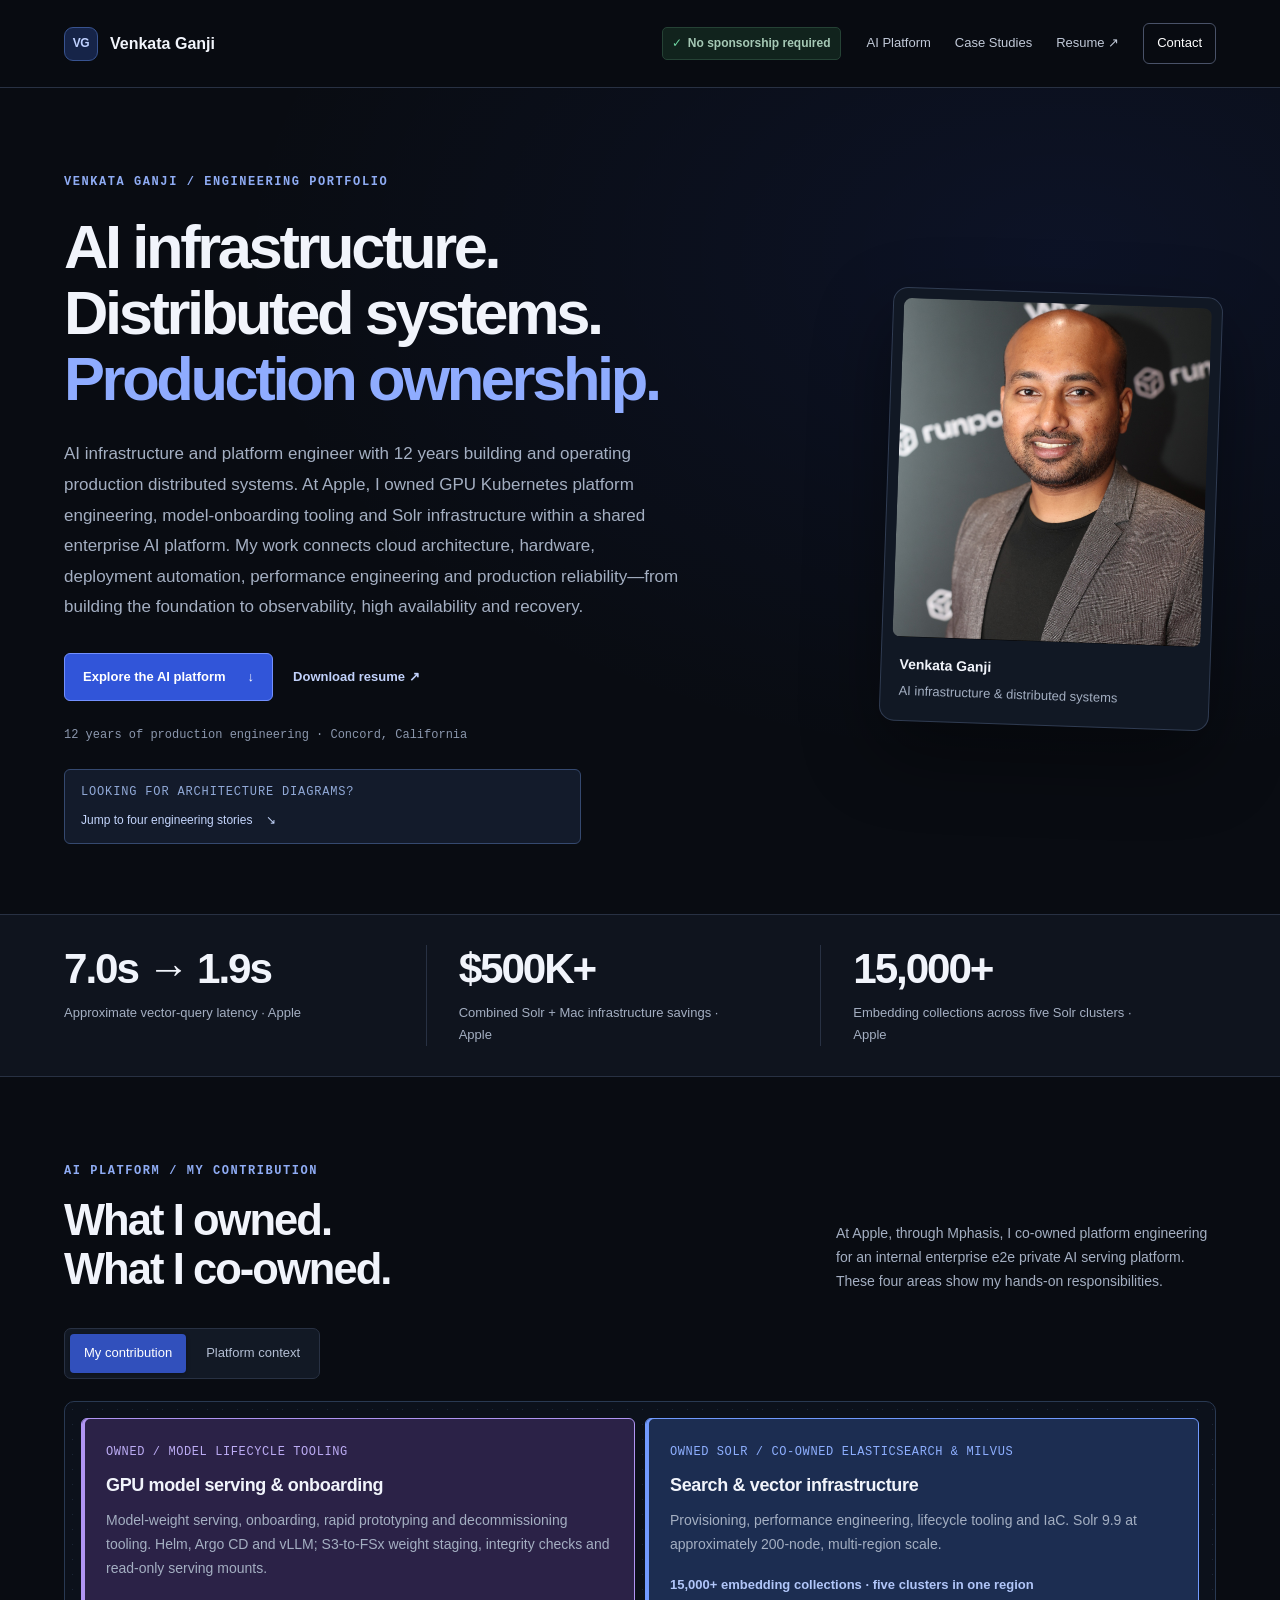
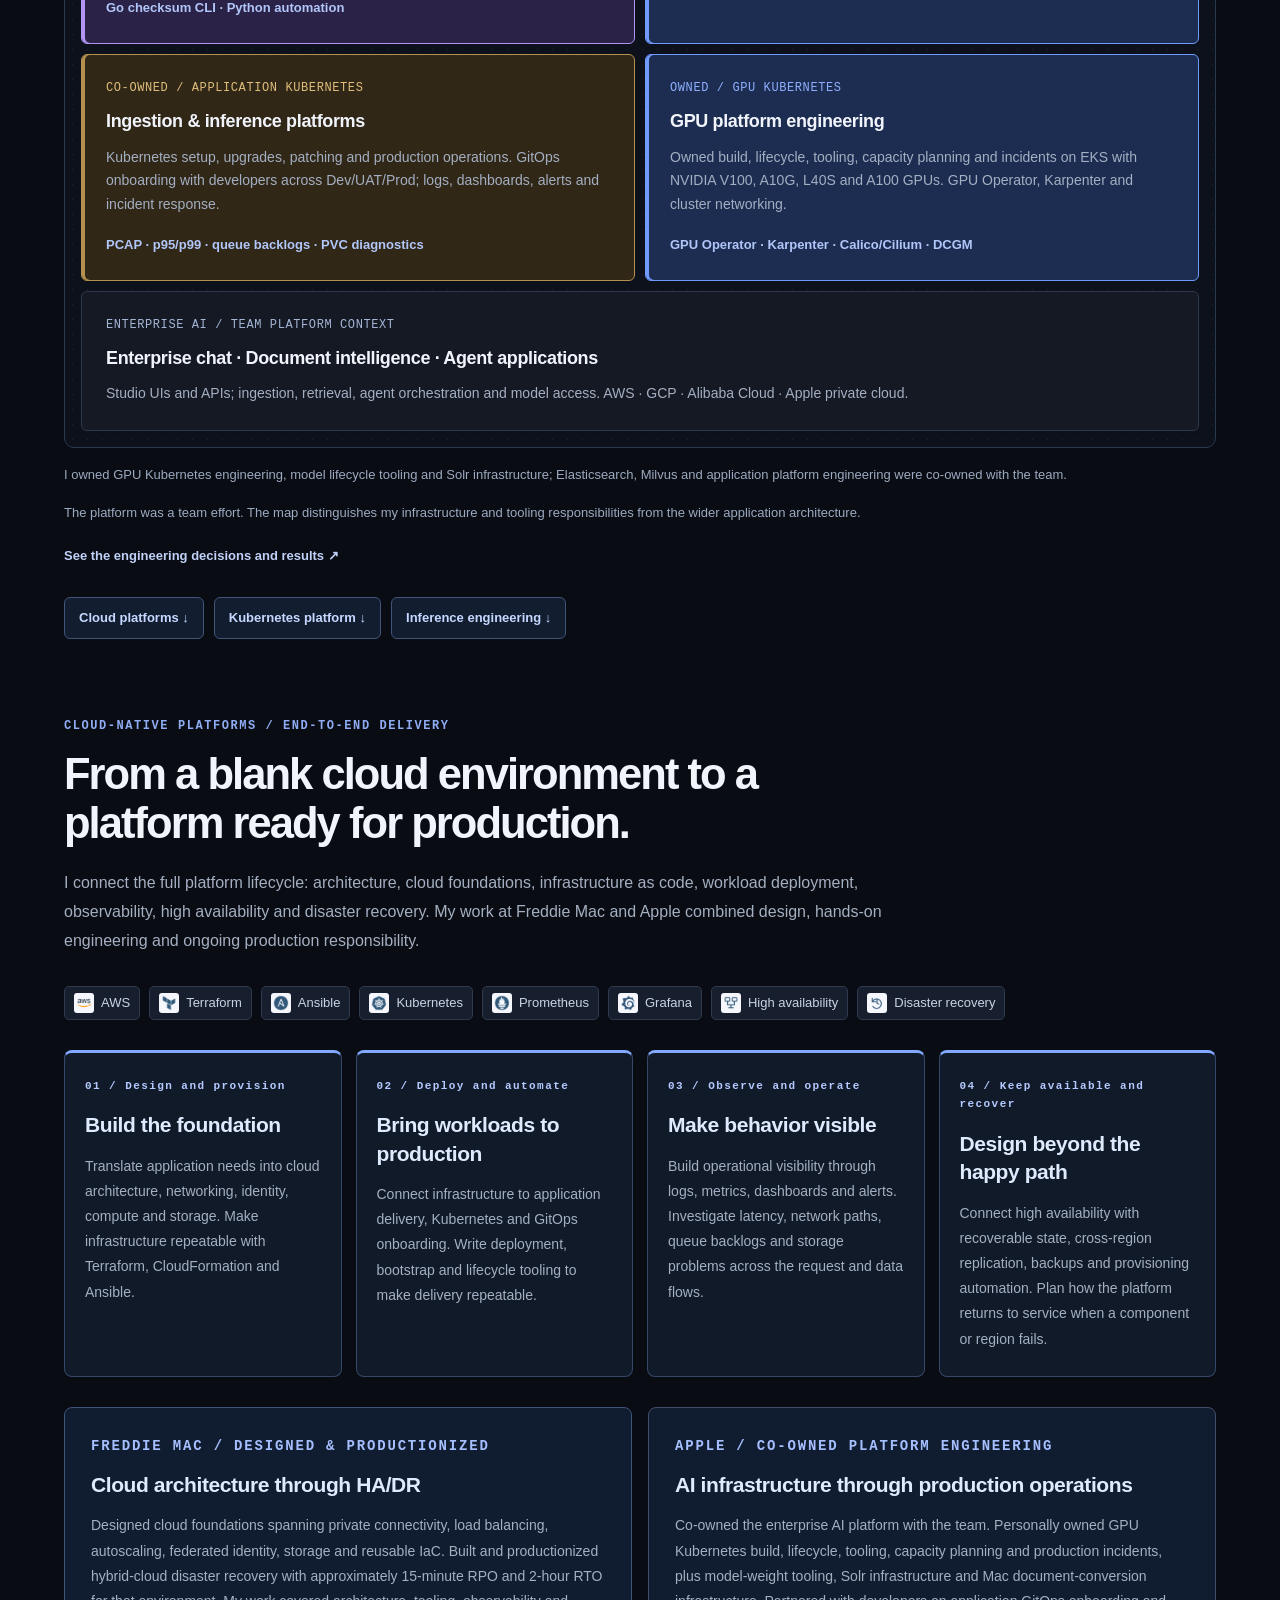
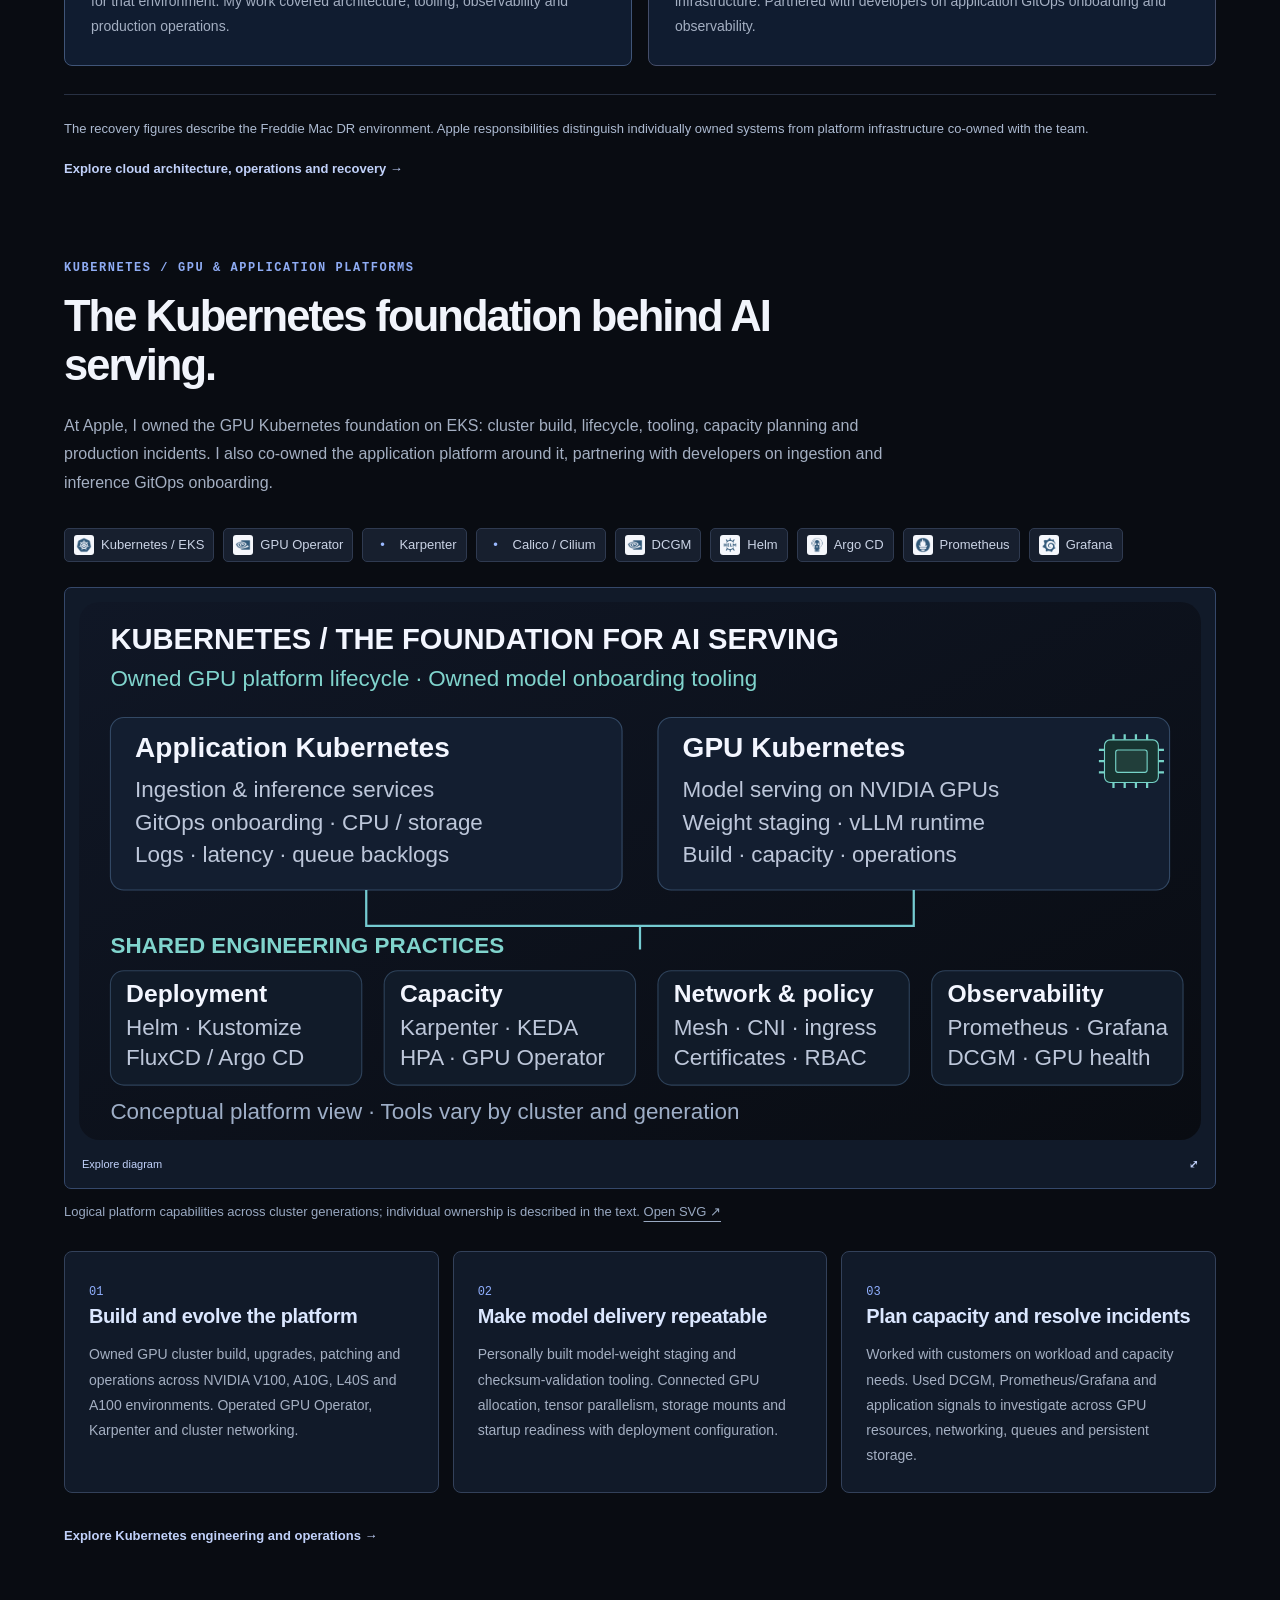
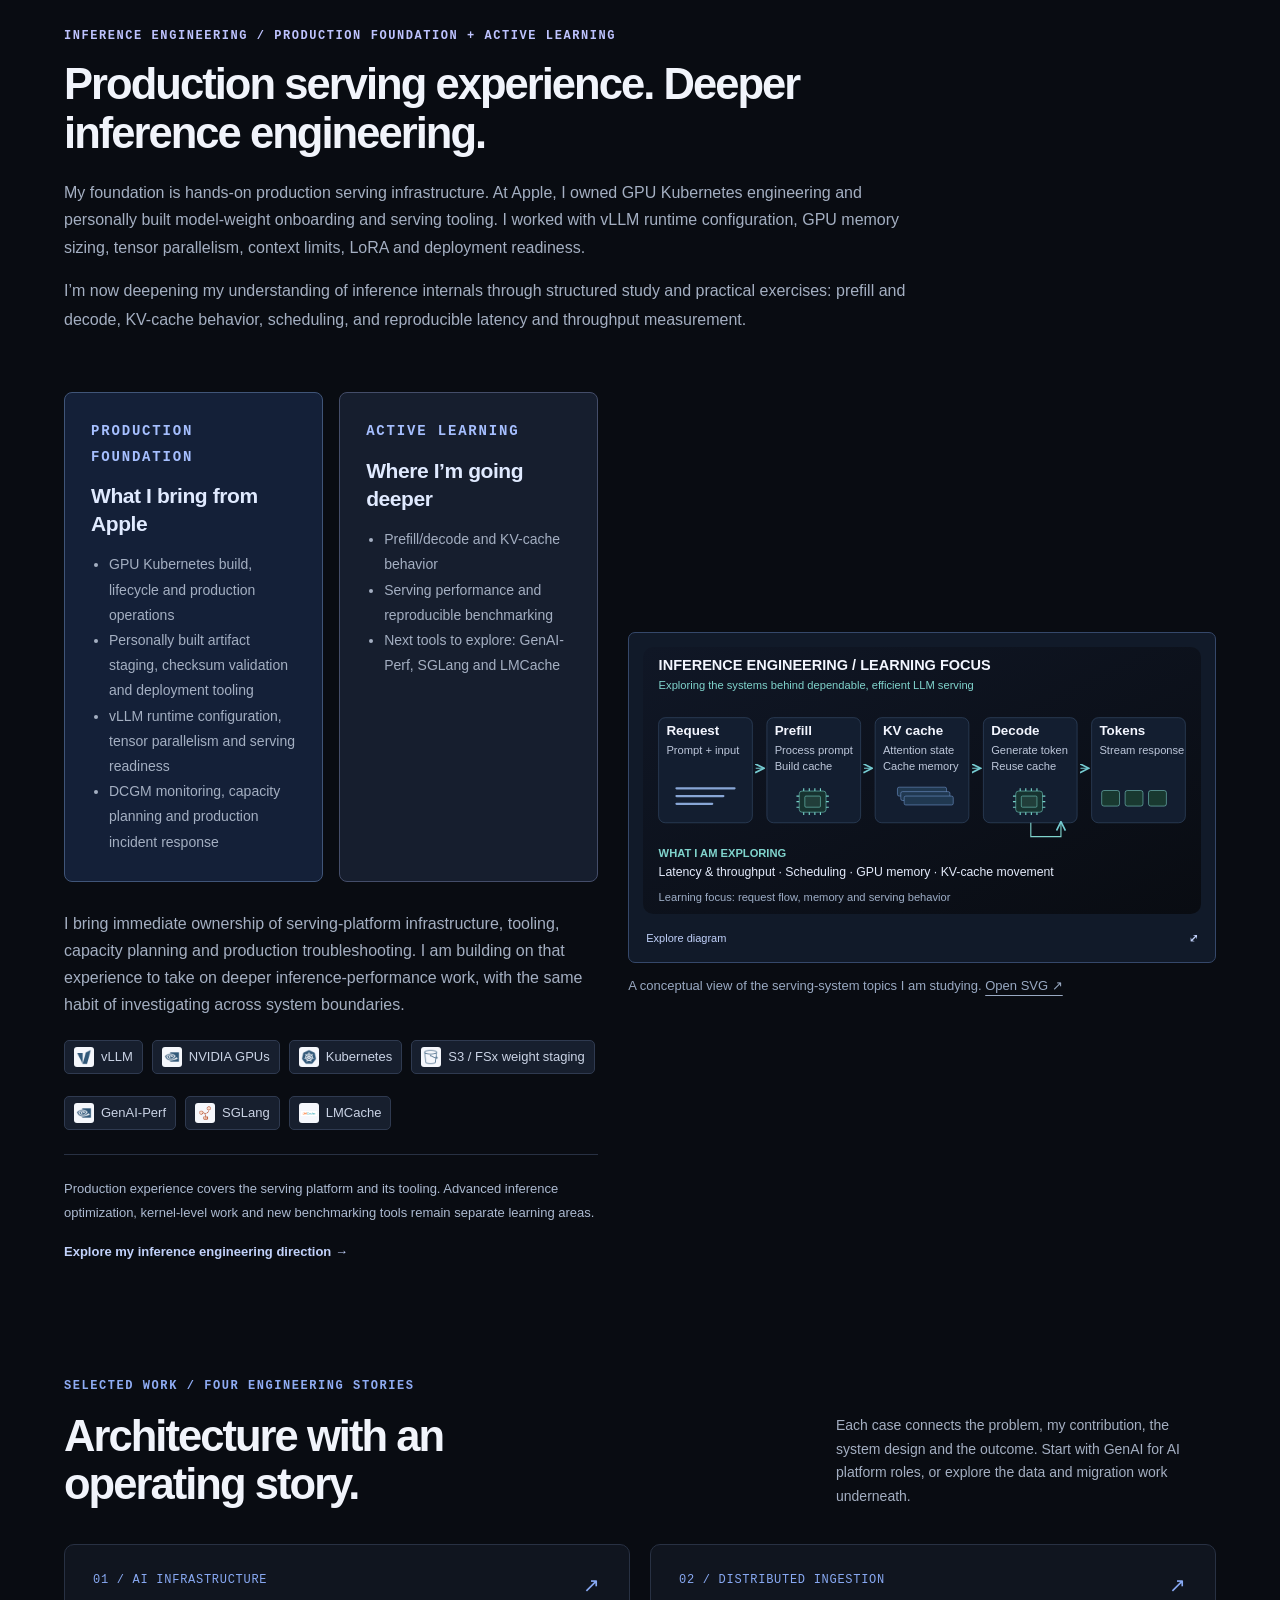
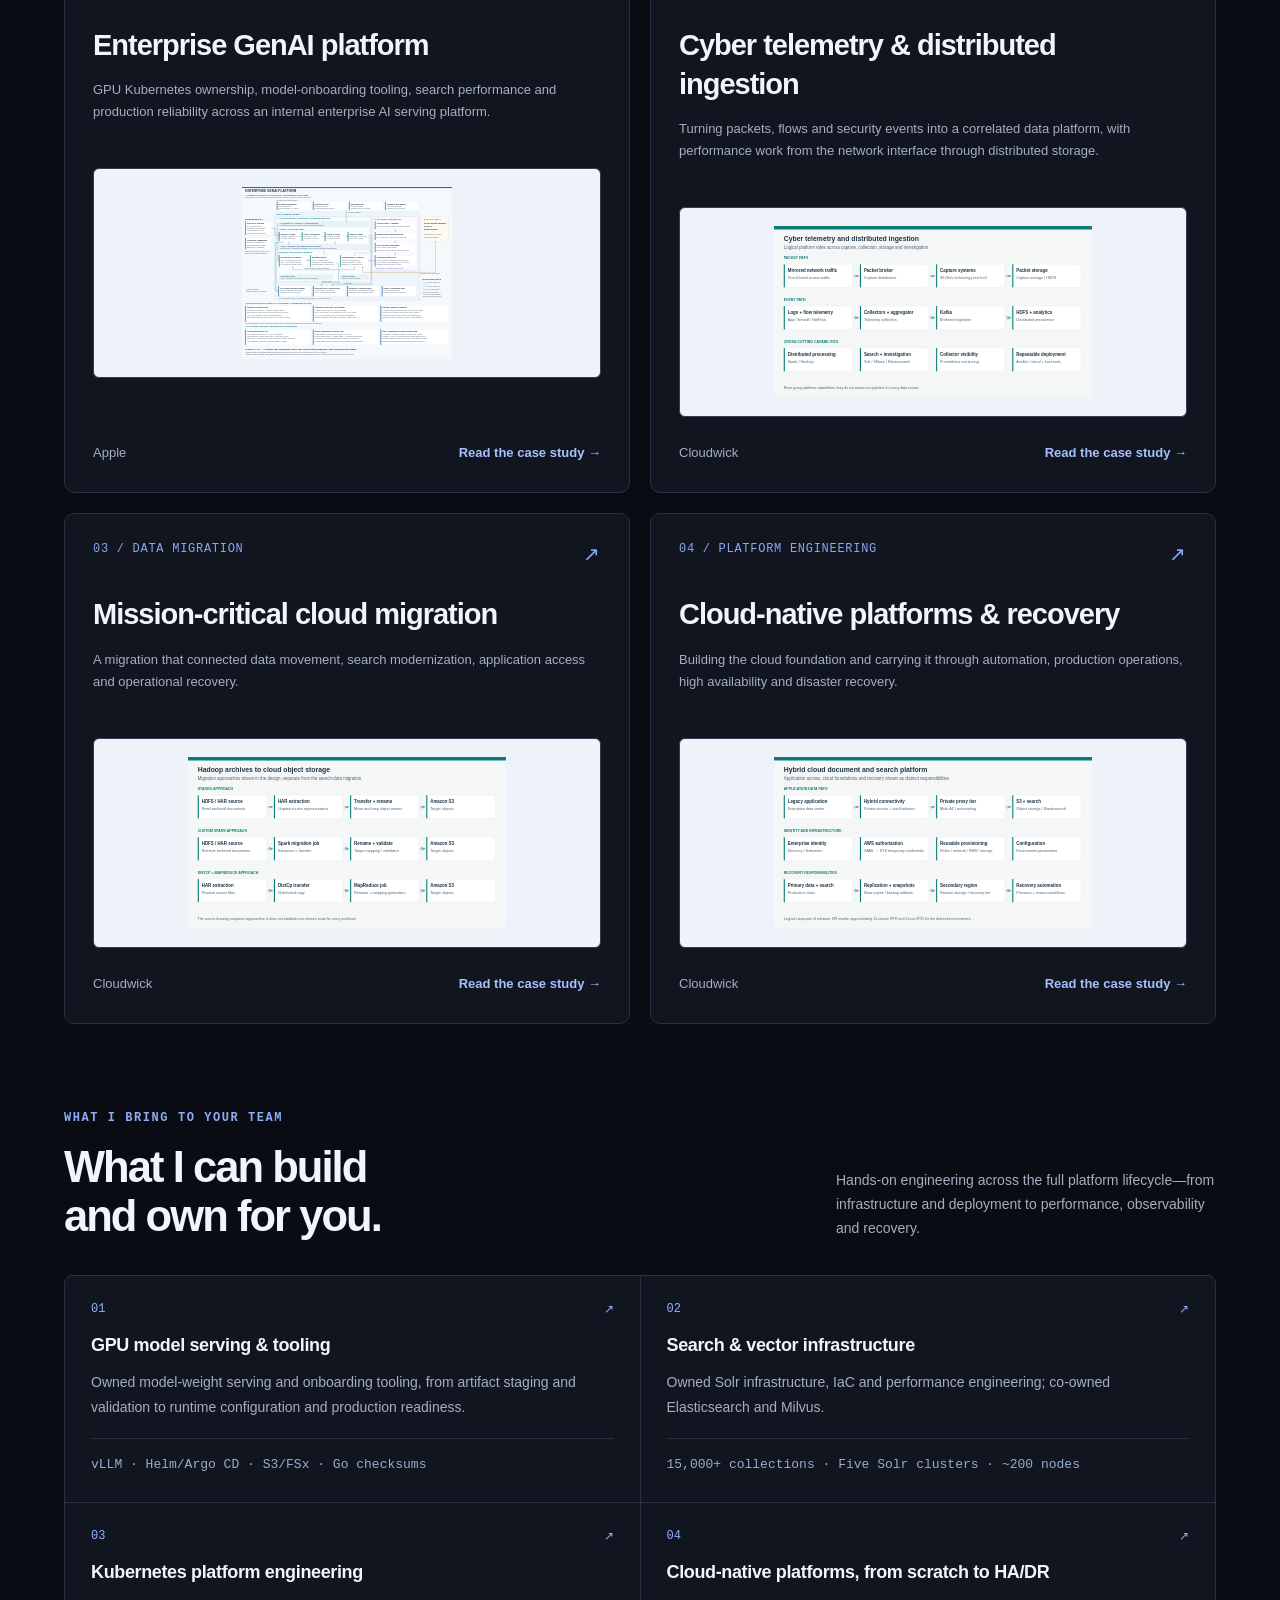
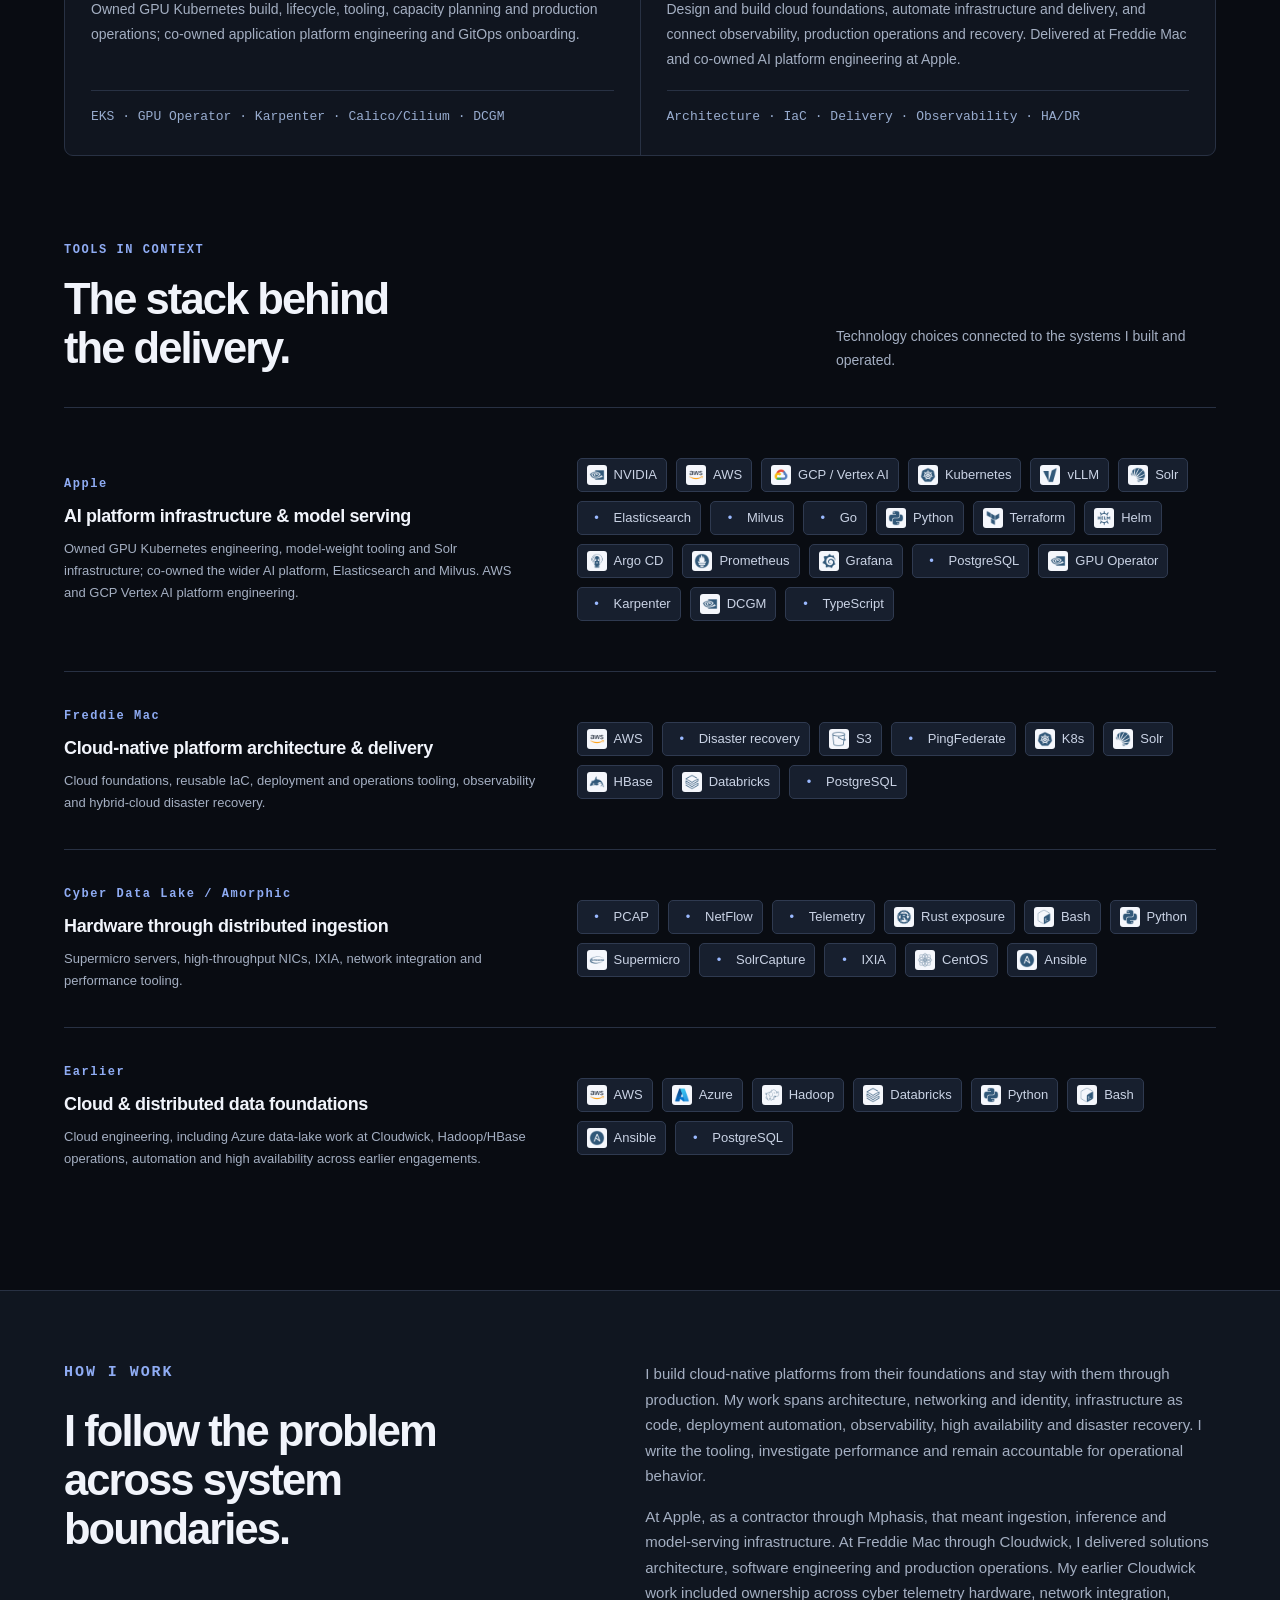
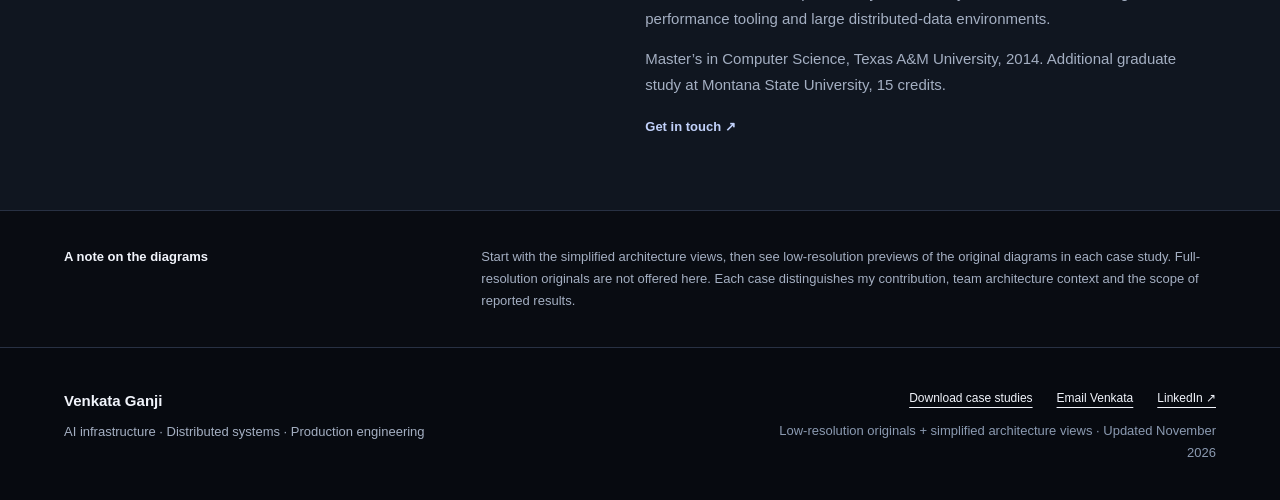
==== commit 64752883: "Clarify GPU Kubernetes ownership and production serving experience" ====
--- a/index.html
+++ b/index.html
@@ -1,4 +1,4 @@
-<!doctype html><html lang="en"><head><meta charset="utf-8"><meta name="viewport" content="width=device-width, initial-scale=1"><title>AI Infrastructure &amp; Distributed Systems | Venkata Ganji</title><meta name="description" content="AI infrastructure and platform engineer with 12 years building and operating production distributed systems. I build cloud-native platforms from the initial architecture and infrastructure foundations through deployment, observability, high availability and disaster recovery. At Freddie Mac, I designed and productionized cloud infrastructure and recovery systems. At Apple, I co-owned AI platform engineering and owned model-weight tooling and Solr infrastructure."><meta name="theme-color" content="#090c12"><meta property="og:title" content="AI Infrastructure &amp; Distributed Systems"><meta property="og:description" content="AI infrastructure and platform engineer with 12 years building and operating production distributed systems. I build cloud-native platforms from the initial architecture and infrastructure foundations through deployment, observability, high availability and disaster recovery. At Freddie Mac, I designed and productionized cloud infrastructure and recovery systems. At Apple, I co-owned AI platform engineering and owned model-weight tooling and Solr infrastructure."><meta property="og:type" content="website"><link rel="canonical" href="https://offroadguy.github.io/"><link rel="icon" href="assets/favicon.svg" type="image/svg+xml"><link rel="stylesheet" href="assets/style.css?v=2.4.0"><script defer src="assets/site.js?v=2.4.0"></script></head><body><a class="skip" href="#main">Skip to content</a><header class="site-header"><a class="wordmark" href="index.html"><span class="monogram">VG</span> Venkata Ganji</a><div class="header-actions"><span class="sponsorship-badge"><span aria-hidden="true">✓</span> No sponsorship required</span><nav aria-label="Primary"><a href="index.html#platform">AI Platform</a><a href="index.html#work">Case Studies</a><a href="downloads/Venkata_Ganji_Resume.pdf">Resume <span aria-hidden="true">↗</span></a><a class="nav-contact" href="mailto:venkataganji.careers@gmail.com">Contact</a></nav></div></header><main id="main"><section class="hero"><div class="hero-copy"><p class="eyebrow">VENKATA GANJI / ENGINEERING PORTFOLIO</p><h1>AI infrastructure.<br>Distributed systems.<br><em>Production ownership.</em></h1><p class="hero-intro">AI infrastructure and platform engineer with 12 years building and operating production distributed systems. I build cloud-native platforms from the initial architecture and infrastructure foundations through deployment, observability, high availability and disaster recovery. At Freddie Mac, I designed and productionized cloud infrastructure and recovery systems. At Apple, I co-owned AI platform engineering and owned model-weight tooling and Solr infrastructure.</p><div class="actions"><a class="button" href="#platform">Explore the AI platform <span>↓</span></a><a class="text-link" href="downloads/Venkata_Ganji_Resume.pdf">Download resume ↗</a></div><p class="hero-foot">12 years of production engineering · Concord, California</p><a class="architecture-shortcut" href="#work"><span>LOOKING FOR ARCHITECTURE DIAGRAMS?</span> Jump to four engineering stories <b aria-hidden="true">↘</b></a></div><figure class="hero-portrait"><div class="portrait-frame"><img src="assets/venkata-ganji.jpg" alt="Venkata Ganji" width="1200" height="1800" fetchpriority="high"></div><figcaption><strong>Venkata Ganji</strong><span>AI infrastructure &amp; distributed systems</span></figcaption></figure></section><section class="impact-strip" aria-label="Selected career outcomes"><div><strong>7.0s → 1.9s</strong><span>Approximate vector-query latency · Apple</span></div><div><strong>$500K+</strong><span>Combined Solr + Mac infrastructure savings · Apple</span></div><div><strong>15,000+</strong><span>Embedding collections across five Solr clusters · Apple</span></div></section><section class="platform-section" id="platform" aria-labelledby="platform-title">
+<!doctype html><html lang="en"><head><meta charset="utf-8"><meta name="viewport" content="width=device-width, initial-scale=1"><title>AI Infrastructure &amp; Distributed Systems | Venkata Ganji</title><meta name="description" content="AI infrastructure and platform engineer with 12 years building and operating production distributed systems. At Apple, I owned GPU Kubernetes platform engineering, model-onboarding tooling and Solr infrastructure within a shared enterprise AI platform. My work connects cloud architecture, hardware, deployment automation, performance engineering and production reliability—from building the foundation to observability, high availability and recovery."><meta name="theme-color" content="#090c12"><meta property="og:title" content="AI Infrastructure &amp; Distributed Systems"><meta property="og:description" content="AI infrastructure and platform engineer with 12 years building and operating production distributed systems. At Apple, I owned GPU Kubernetes platform engineering, model-onboarding tooling and Solr infrastructure within a shared enterprise AI platform. My work connects cloud architecture, hardware, deployment automation, performance engineering and production reliability—from building the foundation to observability, high availability and recovery."><meta property="og:type" content="website"><link rel="canonical" href="https://offroadguy.github.io/"><link rel="icon" href="assets/favicon.svg" type="image/svg+xml"><link rel="stylesheet" href="assets/style.css?v=2.5.0"><script defer src="assets/site.js?v=2.5.0"></script></head><body><a class="skip" href="#main">Skip to content</a><header class="site-header"><a class="wordmark" href="index.html"><span class="monogram">VG</span> Venkata Ganji</a><div class="header-actions"><span class="sponsorship-badge"><span aria-hidden="true">✓</span> No sponsorship required</span><nav aria-label="Primary"><a href="index.html#platform">AI Platform</a><a href="index.html#work">Case Studies</a><a href="downloads/Venkata_Ganji_Resume.pdf">Resume <span aria-hidden="true">↗</span></a><a class="nav-contact" href="mailto:venkataganji.careers@gmail.com">Contact</a></nav></div></header><main id="main"><section class="hero"><div class="hero-copy"><p class="eyebrow">VENKATA GANJI / ENGINEERING PORTFOLIO</p><h1>AI infrastructure.<br>Distributed systems.<br><em>Production ownership.</em></h1><p class="hero-intro">AI infrastructure and platform engineer with 12 years building and operating production distributed systems. At Apple, I owned GPU Kubernetes platform engineering, model-onboarding tooling and Solr infrastructure within a shared enterprise AI platform. My work connects cloud architecture, hardware, deployment automation, performance engineering and production reliability—from building the foundation to observability, high availability and recovery.</p><div class="actions"><a class="button" href="#platform">Explore the AI platform <span>↓</span></a><a class="text-link" href="downloads/Venkata_Ganji_Resume.pdf">Download resume ↗</a></div><p class="hero-foot">12 years of production engineering · Concord, California</p><a class="architecture-shortcut" href="#work"><span>LOOKING FOR ARCHITECTURE DIAGRAMS?</span> Jump to four engineering stories <b aria-hidden="true">↘</b></a></div><figure class="hero-portrait"><div class="portrait-frame"><img src="assets/venkata-ganji.jpg" alt="Venkata Ganji" width="1200" height="1800" fetchpriority="high"></div><figcaption><strong>Venkata Ganji</strong><span>AI infrastructure &amp; distributed systems</span></figcaption></figure></section><section class="impact-strip" aria-label="Selected career outcomes"><div><strong>7.0s → 1.9s</strong><span>Approximate vector-query latency · Apple</span></div><div><strong>$500K+</strong><span>Combined Solr + Mac infrastructure savings · Apple</span></div><div><strong>15,000+</strong><span>Embedding collections across five Solr clusters · Apple</span></div></section><section class="platform-section" id="platform" aria-labelledby="platform-title">
 <div class="section-intro"><div><p class="eyebrow">AI PLATFORM / MY CONTRIBUTION</p><h2 id="platform-title">What I owned.<br>What I co-owned.</h2></div><p>At Apple, through Mphasis, I co-owned platform engineering for an internal enterprise e2e private AI serving platform. These four areas show my hands-on responsibilities.</p></div>
 <div class="platform-controls" role="group" aria-label="Platform map view"><button type="button" data-platform-view="ownership" aria-pressed="true">My contribution</button><button type="button" data-platform-view="all" aria-pressed="false">Platform context</button></div>
 <div class="platform-canvas focus-ownership" id="platform-map">
@@ -6,11 +6,11 @@
 <div class="platform-layer platform-shared"><span class="platform-label">OWNED / MODEL LIFECYCLE TOOLING</span><h3>GPU model serving &amp; onboarding</h3><p>Model-weight serving, onboarding, rapid prototyping and decommissioning tooling. Helm, Argo CD and vLLM; S3-to-FSx weight staging, integrity checks and read-only serving mounts.</p><strong>Go checksum CLI · Python automation</strong></div>
 <div class="platform-layer platform-owned"><span class="platform-label">OWNED SOLR / CO-OWNED ELASTICSEARCH &amp; MILVUS</span><h3>Search &amp; vector infrastructure</h3><p>Provisioning, performance engineering, lifecycle tooling and IaC. Solr 9.9 at approximately 200-node, multi-region scale.</p><strong>15,000+ embedding collections · five clusters in one region</strong></div>
 <div class="platform-layer platform-coowned"><span class="platform-label">CO-OWNED / APPLICATION KUBERNETES</span><h3>Ingestion &amp; inference platforms</h3><p>Kubernetes setup, upgrades, patching and production operations. GitOps onboarding with developers across Dev/UAT/Prod; logs, dashboards, alerts and incident response.</p><strong>PCAP · p95/p99 · queue backlogs · PVC diagnostics</strong></div>
-<div class="platform-layer platform-coowned"><span class="platform-label">CO-OWNED / GPU KUBERNETES</span><h3>GPU platform operations</h3><p>GPU cluster setup, upgrades, patching and operations on AWS EC2 with NVIDIA V100, A10G, L40S and A100 GPUs. Runtime sizing, tensor parallelism and LoRA configuration.</p><strong>Go Kafka topic/user resource generator · Kubernetes</strong></div>
+<div class="platform-layer platform-owned"><span class="platform-label">OWNED / GPU KUBERNETES</span><h3>GPU platform engineering</h3><p>Owned build, lifecycle, tooling, capacity planning and incidents on EKS with NVIDIA V100, A10G, L40S and A100 GPUs. GPU Operator, Karpenter and cluster networking.</p><strong>GPU Operator · Karpenter · Calico/Cilium · DCGM</strong></div>
 </div>
 <div class="platform-layer platform-context"><span class="platform-label">ENTERPRISE AI / TEAM PLATFORM CONTEXT</span><h3>Enterprise chat · Document intelligence · Agent applications</h3><p>Studio UIs and APIs; ingestion, retrieval, agent orchestration and model access. AWS · GCP · Alibaba Cloud · Apple private cloud.</p></div>
 </div>
-<p class="platform-view-note" aria-live="polite">Ownership comes first: model lifecycle tooling and Solr were owned; Elasticsearch, Milvus, application Kubernetes and GPU infrastructure were co-owned with the team.</p>
+<p class="platform-view-note" aria-live="polite">I owned GPU Kubernetes engineering, model lifecycle tooling and Solr infrastructure; Elasticsearch, Milvus and application platform engineering were co-owned with the team.</p>
 <p class="platform-scope">The platform was a team effort. The map distinguishes my infrastructure and tooling responsibilities from the wider application architecture.</p>
 <a class="text-link" href="cases/genai.html#context">See the engineering decisions and results ↗</a>
-</section><div class="section-jumps"><a href="#cloud-native">Cloud platforms ↓</a><a href="#kubernetes">Kubernetes platform ↓</a><a href="#inference">Inference engineering ↓</a></div><section class="engineering-feature cloud-native-feature" id="cloud-native"><div class="engineering-intro"><p class="eyebrow">CLOUD-NATIVE PLATFORMS / END-TO-END DELIVERY</p><h2>From a blank cloud environment to a platform ready for production.</h2><p>I connect the full platform lifecycle: architecture, cloud foundations, infrastructure as code, workload deployment, observability, high availability and disaster recovery. My work at Freddie Mac and Apple combined design, hands-on engineering and ongoing production responsibility.</p></div><ul class="technology-strip" aria-label="Cloud-native lifecycle tools and capabilities"><li><img src="assets/technologies/aws.png" width="20" height="20" alt="" loading="lazy"><span>AWS</span></li><li><img src="assets/technologies/terraform.png" width="20" height="20" alt="" loading="lazy"><span>Terraform</span></li><li><img src="assets/technologies/ansible.png" width="20" height="20" alt="" loading="lazy"><span>Ansible</span></li><li><img src="assets/technologies/kubernetes.png" width="20" height="20" alt="" loading="lazy"><span>Kubernetes</span></li><li><img src="assets/technologies/prometheus.png" width="20" height="20" alt="" loading="lazy"><span>Prometheus</span></li><li><img src="assets/technologies/grafana.png" width="20" height="20" alt="" loading="lazy"><span>Grafana</span></li><li><img src="assets/technologies/ha.png" width="20" height="20" alt="" loading="lazy"><span>High availability</span></li><li><img src="assets/technologies/dr.png" width="20" height="20" alt="" loading="lazy"><span>Disaster recovery</span></li></ul><div class="platform-lifecycle"><article><p class="eyebrow">01 / Design and provision</p><h3>Build the foundation</h3><p>Translate application needs into cloud architecture, networking, identity, compute and storage. Make infrastructure repeatable with Terraform, CloudFormation and Ansible.</p></article><article><p class="eyebrow">02 / Deploy and automate</p><h3>Bring workloads to production</h3><p>Connect infrastructure to application delivery, Kubernetes and GitOps onboarding. Write deployment, bootstrap and lifecycle tooling to make delivery repeatable.</p></article><article><p class="eyebrow">03 / Observe and operate</p><h3>Make behavior visible</h3><p>Build operational visibility through logs, metrics, dashboards and alerts. Investigate latency, network paths, queue backlogs and storage problems across the request and data flows.</p></article><article><p class="eyebrow">04 / Keep available and recover</p><h3>Design beyond the happy path</h3><p>Connect high availability with recoverable state, cross-region replication, backups and provisioning automation. Plan how the platform returns to service when a component or region fails.</p></article></div><div class="experience-split"><article><p class="eyebrow">FREDDIE MAC / DESIGNED &amp; PRODUCTIONIZED</p><h3>Cloud architecture through HA/DR</h3><p>Designed cloud foundations spanning private connectivity, load balancing, autoscaling, federated identity, storage and reusable IaC. Built and productionized hybrid-cloud disaster recovery with approximately 15-minute RPO and 2-hour RTO for that environment. My work covered architecture, tooling, observability and production operations.</p></article><article><p class="eyebrow">APPLE / CO-OWNED PLATFORM ENGINEERING</p><h3>AI infrastructure through production operations</h3><p>Co-owned the enterprise AI platform’s infrastructure lifecycle, from cloud foundations and application/GPU Kubernetes setup to upgrades, patching, GitOps onboarding, observability and incident response. Owned model-weight tooling, Solr infrastructure and performance engineering, and Mac document-conversion infrastructure.</p></article></div><p class="scope">The recovery figures describe the Freddie Mac DR environment. Apple responsibilities distinguish individually owned systems from platform infrastructure co-owned with the team.</p><a class="text-link" href="cases/cloud-foundations.html#platform-lifecycle">Explore cloud architecture, operations and recovery →</a></section><section class="engineering-feature" id="kubernetes"><div class="engineering-intro"><p class="eyebrow">KUBERNETES / GPU &amp; APPLICATION PLATFORMS</p><h2>The Kubernetes foundation behind AI serving.</h2><p>At Apple, I co-owned the Kubernetes foundation for GPU model hosting and the ingestion and inference services around it—from cluster setup, upgrades and patching to GitOps onboarding and production operations.</p></div><ul class="technology-strip" aria-label="Kubernetes foundation tools and capabilities"><li><img src="assets/technologies/kubernetes.png" width="20" height="20" alt="" loading="lazy"><span>Kubernetes</span></li><li><img src="assets/technologies/nvidia.png" width="20" height="20" alt="" loading="lazy"><span>NVIDIA GPU platform</span></li><li><img src="assets/technologies/helm.png" width="20" height="20" alt="" loading="lazy"><span>Helm</span></li><li><img src="assets/technologies/argo.png" width="20" height="20" alt="" loading="lazy"><span>Argo CD</span></li><li><img src="assets/technologies/prometheus.png" width="20" height="20" alt="" loading="lazy"><span>Prometheus</span></li><li><img src="assets/technologies/grafana.png" width="20" height="20" alt="" loading="lazy"><span>Grafana</span></li></ul><figure class="diagram"><button class="diagram-open" type="button" data-diagram="assets/diagrams/kubernetes-foundation.svg" data-title="Application and GPU Kubernetes foundations" aria-label="Expand Application and GPU Kubernetes foundations"><img src="assets/diagrams/kubernetes-foundation.svg" alt="Application and GPU Kubernetes foundations" loading="lazy"><span>Explore diagram <b>⤢</b></span></button><figcaption>Logical platform capabilities across cluster generations; individual ownership is described in the text. <a href="assets/diagrams/kubernetes-foundation.svg" target="_blank" rel="noopener">Open SVG ↗</a></figcaption></figure><div class="engineering-cards"><article><span class="step-num">01</span><h3>Build and evolve the platform</h3><p>Co-owned application and GPU cluster lifecycle across NVIDIA V100, A10G, L40S and A100 environments. Kept infrastructure changes connected to the workloads using it.</p></article><article><span class="step-num">02</span><h3>Onboard and scale workloads</h3><p>Partnered with developers on GitOps onboarding. Owned model-weight serving and lifecycle tooling, including a Go checksum CLI, and wrote or modified Go tooling for Kafka topic/user resource generation.</p></article><article><span class="step-num">03</span><h3>Operate across system boundaries</h3><p>Co-owned observability and incident response. Followed failures through network PCAP, p95/p99 latency, ingestion and request queues, and Kubernetes persistent storage.</p></article></div><a class="text-link" href="cases/genai.html#kubernetes">Explore Kubernetes engineering and operations →</a></section><section class="engineering-feature learning-feature" id="inference"><div class="engineering-intro"><p class="eyebrow">INFERENCE ENGINEERING / PRODUCTION FOUNDATION + ACTIVE LEARNING</p><h2>Building deeper inference engineering expertise.</h2><p>My inference engineering foundation comes from production platform work. At Apple, I worked alongside developers on an AI serving platform—owning model-weight onboarding and serving tooling, working with vLLM deployment configuration, and co-owning GPU Kubernetes operations.</p><p>I’m now deepening that foundation through Abi Aryan’s inference engineering course. My focus is understanding how serving behavior connects to GPU memory, prefill and decode, KV-cache management, and latency and throughput tradeoffs.</p></div><div class="feature-layout"><div><div class="experience-split"><article><p class="eyebrow">PRODUCTION FOUNDATION</p><h3>What I bring from Apple</h3><ul><li>Model-weight staging and checksum validation</li><li>vLLM runtime and deployment configuration</li><li>GPU Kubernetes operations and serving-platform collaboration</li></ul></article><article><p class="eyebrow">ACTIVE LEARNING</p><h3>Where I’m going deeper</h3><ul><li>Prefill/decode and KV-cache behavior</li><li>Serving performance and reproducible benchmarking</li><li>Next tools to explore: GenAI-Perf, SGLang and LMCache</li></ul></article></div><p>I can contribute immediately to serving-platform infrastructure, deployment tooling and production troubleshooting, while learning the deeper inference internals as I go. I bring distributed-systems judgment, a habit of investigating across layers, and accountability for production behavior.</p><ul class="technology-strip" aria-label="Inference production tools and capabilities"><li><img src="assets/technologies/vllm.png" width="20" height="20" alt="" loading="lazy"><span>vLLM</span></li><li><img src="assets/technologies/nvidia.png" width="20" height="20" alt="" loading="lazy"><span>NVIDIA GPUs</span></li><li><img src="assets/technologies/kubernetes.png" width="20" height="20" alt="" loading="lazy"><span>Kubernetes</span></li><li><img src="assets/technologies/s3.png" width="20" height="20" alt="" loading="lazy"><span>S3 / FSx weight staging</span></li></ul><ul class="technology-strip" aria-label="Next focus tools and capabilities"><li><img src="assets/technologies/nvidia.png" width="20" height="20" alt="" loading="lazy"><span>GenAI-Perf</span></li><li><img src="assets/technologies/sglang.png" width="20" height="20" alt="" loading="lazy"><span>SGLang</span></li><li><img src="assets/technologies/lmcache.png" width="20" height="20" alt="" loading="lazy"><span>LMCache</span></li></ul><p class="scope">Apple experience covers serving-platform infrastructure and tooling. Deeper inference optimization and the next-focus tools are part of my ongoing learning.</p><a class="text-link" href="cases/genai.html#inference">Explore my inference engineering direction →</a></div><figure class="diagram"><button class="diagram-open" type="button" data-diagram="assets/diagrams/inference-learning.svg" data-title="Prefill, KV cache and decode learning focus" aria-label="Expand Prefill, KV cache and decode learning focus"><img src="assets/diagrams/inference-learning.svg" alt="Prefill, KV cache and decode learning focus" loading="lazy"><span>Explore diagram <b>⤢</b></span></button><figcaption>A conceptual view of the serving-system topics I am studying. <a href="assets/diagrams/inference-learning.svg" target="_blank" rel="noopener">Open SVG ↗</a></figcaption></figure></div></section><section class="work-section" id="work"><div class="section-intro"><div><p class="eyebrow">SELECTED WORK / FOUR ENGINEERING STORIES</p><h2>Architecture with an<br>operating story.</h2></div><p>Each case connects the problem, my contribution, the system design and the outcome. Start with GenAI for AI platform roles, or explore the data and migration work underneath.</p></div><div class="case-grid"><a class="case-card teal" href="cases/genai.html"><div class="case-card-top"><span>01 / AI INFRASTRUCTURE</span><span aria-hidden="true">↗</span></div><h3>Enterprise GenAI platform</h3><p>Model-weight onboarding, GPU Kubernetes operations, search infrastructure and production reliability across an internal enterprise AI serving platform.</p><div class="case-card-visual"><img src="assets/diagrams/genai.svg" alt="" loading="lazy"></div><div class="case-card-bottom"><span>Apple</span><strong>Read the case study →</strong></div></a><a class="case-card blue" href="cases/cyber-data.html"><div class="case-card-top"><span>02 / DISTRIBUTED INGESTION</span><span aria-hidden="true">↗</span></div><h3>Cyber telemetry &amp; distributed ingestion</h3><p>Turning packets, flows and security events into a correlated data platform, with performance work from the network interface through distributed storage.</p><div class="case-card-visual"><img src="assets/diagrams/cyber-overview.svg" alt="" loading="lazy"></div><div class="case-card-bottom"><span>Cloudwick</span><strong>Read the case study →</strong></div></a><a class="case-card orange" href="cases/migration.html"><div class="case-card-top"><span>03 / DATA MIGRATION</span><span aria-hidden="true">↗</span></div><h3>Mission-critical cloud migration</h3><p>A migration that connected data movement, search modernization, application access and operational recovery.</p><div class="case-card-visual"><img src="assets/diagrams/migration.svg" alt="" loading="lazy"></div><div class="case-card-bottom"><span>Cloudwick</span><strong>Read the case study →</strong></div></a><a class="case-card purple" href="cases/cloud-foundations.html"><div class="case-card-top"><span>04 / PLATFORM ENGINEERING</span><span aria-hidden="true">↗</span></div><h3>Cloud-native platforms &amp; recovery</h3><p>Building the cloud foundation and carrying it through automation, production operations, high availability and disaster recovery.</p><div class="case-card-visual"><img src="assets/diagrams/cloud-overview.svg" alt="" loading="lazy"></div><div class="case-card-bottom"><span>Cloudwick</span><strong>Read the case study →</strong></div></a></div></section><section class="capabilities-section" id="expertise"><div class="section-intro"><div><p class="eyebrow">WHAT I BRING TO YOUR TEAM</p><h2>What I can build<br>and own for you.</h2></div><p>Hands-on engineering across the full platform lifecycle—from infrastructure and deployment to performance, observability and recovery.</p></div><div class="capabilities-grid"><a class="capability-card" href="cases/genai.html#context"><div class="capability-top"><span>01</span><span aria-hidden="true">↗</span></div><h3>GPU model serving &amp; tooling</h3><p>Owned model-weight serving and onboarding tooling, rapid prototyping and decommissioning; co-owned GPU Kubernetes operations.</p><small>vLLM · Helm/Argo CD · S3/FSx · Go checksums</small></a><a class="capability-card" href="cases/genai.html#outcomes"><div class="capability-top"><span>02</span><span aria-hidden="true">↗</span></div><h3>Search &amp; vector infrastructure</h3><p>Owned Solr infrastructure, IaC and performance engineering; co-owned Elasticsearch and Milvus.</p><small>15,000+ collections · Five Solr clusters · ~200 nodes</small></a><a class="capability-card" href="cases/genai.html#kubernetes"><div class="capability-top"><span>03</span><span aria-hidden="true">↗</span></div><h3>Kubernetes platform engineering</h3><p>Co-owned ingestion/inference and GPU Kubernetes lifecycle, GitOps onboarding and production operations.</p><small>Setup · Upgrades · Patching · Developer tooling</small></a><a class="capability-card" href="cases/cloud-foundations.html#platform-lifecycle"><div class="capability-top"><span>04</span><span aria-hidden="true">↗</span></div><h3>Cloud-native platforms, from scratch to HA/DR</h3><p>Design and build cloud foundations, automate infrastructure and delivery, and connect observability, production operations and recovery. Delivered at Freddie Mac and co-owned AI platform engineering at Apple.</p><small>Architecture · IaC · Delivery · Observability · HA/DR</small></a></div></section><section class="technology-section" id="technology"><div class="section-intro"><div><p class="eyebrow">TOOLS IN CONTEXT</p><h2>The stack behind<br>the delivery.</h2></div><p>Technology choices connected to the systems I built and operated.</p></div><article class="technology-row"><div><p class="eyebrow">Apple</p><h3>AI platform infrastructure &amp; model serving</h3><p>Owned model-weight and Solr tooling; co-owned GPU/Kubernetes platforms, Elasticsearch, Milvus and production reliability. AWS and GCP Vertex AI platform engineering.</p></div><ul class="technology-strip" aria-label="Apple tools and capabilities"><li><img src="assets/technologies/nvidia.png" width="20" height="20" alt="" loading="lazy"><span>NVIDIA</span></li><li><img src="assets/technologies/aws.png" width="20" height="20" alt="" loading="lazy"><span>AWS</span></li><li><img src="assets/technologies/gcp.png" width="20" height="20" alt="" loading="lazy"><span>GCP / Vertex AI</span></li><li><img src="assets/technologies/kubernetes.png" width="20" height="20" alt="" loading="lazy"><span>Kubernetes</span></li><li><img src="assets/technologies/vllm.png" width="20" height="20" alt="" loading="lazy"><span>vLLM</span></li><li><img src="assets/technologies/solr.png" width="20" height="20" alt="" loading="lazy"><span>Solr</span></li><li><span class="technology-symbol" aria-hidden="true">•</span><span>Elasticsearch</span></li><li><span class="technology-symbol" aria-hidden="true">•</span><span>Milvus</span></li><li><span class="technology-symbol" aria-hidden="true">•</span><span>Go</span></li><li><img src="assets/technologies/python.png" width="20" height="20" alt="" loading="lazy"><span>Python</span></li><li><img src="assets/technologies/terraform.png" width="20" height="20" alt="" loading="lazy"><span>Terraform</span></li><li><img src="assets/technologies/helm.png" width="20" height="20" alt="" loading="lazy"><span>Helm</span></li><li><img src="assets/technologies/argo.png" width="20" height="20" alt="" loading="lazy"><span>Argo CD</span></li><li><img src="assets/technologies/prometheus.png" width="20" height="20" alt="" loading="lazy"><span>Prometheus</span></li><li><img src="assets/technologies/grafana.png" width="20" height="20" alt="" loading="lazy"><span>Grafana</span></li><li><span class="technology-symbol" aria-hidden="true">•</span><span>PostgreSQL</span></li></ul></article><article class="technology-row"><div><p class="eyebrow">Freddie Mac</p><h3>Cloud-native platform architecture &amp; delivery</h3><p>Cloud foundations, reusable IaC, deployment and operations tooling, observability and hybrid-cloud disaster recovery.</p></div><ul class="technology-strip" aria-label="Freddie Mac tools and capabilities"><li><img src="assets/technologies/aws.png" width="20" height="20" alt="" loading="lazy"><span>AWS</span></li><li><span class="technology-symbol" aria-hidden="true">•</span><span>Disaster recovery</span></li><li><img src="assets/technologies/s3.png" width="20" height="20" alt="" loading="lazy"><span>S3</span></li><li><span class="technology-symbol" aria-hidden="true">•</span><span>PingFederate</span></li><li><img src="assets/technologies/kubernetes.png" width="20" height="20" alt="" loading="lazy"><span>K8s</span></li><li><img src="assets/technologies/solr.png" width="20" height="20" alt="" loading="lazy"><span>Solr</span></li><li><img src="assets/technologies/hbase.png" width="20" height="20" alt="" loading="lazy"><span>HBase</span></li><li><img src="assets/technologies/databricks.png" width="20" height="20" alt="" loading="lazy"><span>Databricks</span></li><li><span class="technology-symbol" aria-hidden="true">•</span><span>PostgreSQL</span></li></ul></article><article class="technology-row"><div><p class="eyebrow">Cyber Data Lake / Amorphic</p><h3>Hardware through distributed ingestion</h3><p>Supermicro servers, high-throughput NICs, IXIA, network integration and performance tooling.</p></div><ul class="technology-strip" aria-label="Cyber Data Lake / Amorphic tools and capabilities"><li><span class="technology-symbol" aria-hidden="true">•</span><span>PCAP</span></li><li><span class="technology-symbol" aria-hidden="true">•</span><span>NetFlow</span></li><li><span class="technology-symbol" aria-hidden="true">•</span><span>Telemetry</span></li><li><img src="assets/technologies/rust.png" width="20" height="20" alt="" loading="lazy"><span>Rust exposure</span></li><li><img src="assets/technologies/bash.png" width="20" height="20" alt="" loading="lazy"><span>Bash</span></li><li><img src="assets/technologies/python.png" width="20" height="20" alt="" loading="lazy"><span>Python</span></li><li><img src="assets/technologies/supermicro.png" width="20" height="20" alt="" loading="lazy"><span>Supermicro</span></li><li><span class="technology-symbol" aria-hidden="true">•</span><span>SolrCapture</span></li><li><span class="technology-symbol" aria-hidden="true">•</span><span>IXIA</span></li><li><img src="assets/technologies/centos.png" width="20" height="20" alt="" loading="lazy"><span>CentOS</span></li><li><img src="assets/technologies/ansible.png" width="20" height="20" alt="" loading="lazy"><span>Ansible</span></li></ul></article><article class="technology-row"><div><p class="eyebrow">Earlier</p><h3>Cloud &amp; distributed data foundations</h3><p>Cloud engineering, including Azure data-lake work at Cloudwick, Hadoop/HBase operations, automation and high availability across earlier engagements.</p></div><ul class="technology-strip" aria-label="Earlier tools and capabilities"><li><img src="assets/technologies/aws.png" width="20" height="20" alt="" loading="lazy"><span>AWS</span></li><li><img src="assets/technologies/azure.png" width="20" height="20" alt="" loading="lazy"><span>Azure</span></li><li><img src="assets/technologies/hadoop.png" width="20" height="20" alt="" loading="lazy"><span>Hadoop</span></li><li><img src="assets/technologies/databricks.png" width="20" height="20" alt="" loading="lazy"><span>Databricks</span></li><li><img src="assets/technologies/python.png" width="20" height="20" alt="" loading="lazy"><span>Python</span></li><li><img src="assets/technologies/bash.png" width="20" height="20" alt="" loading="lazy"><span>Bash</span></li><li><img src="assets/technologies/ansible.png" width="20" height="20" alt="" loading="lazy"><span>Ansible</span></li><li><span class="technology-symbol" aria-hidden="true">•</span><span>PostgreSQL</span></li></ul></article></section><section class="about-section" id="about"><div><p class="eyebrow">HOW I WORK</p><h2>I follow the problem<br>across system boundaries.</h2></div><div><p>I build cloud-native platforms from their foundations and stay with them through production. My work spans architecture, networking and identity, infrastructure as code, deployment automation, observability, high availability and disaster recovery. I write the tooling, investigate performance and remain accountable for operational behavior.</p><p>At Apple, as a contractor through Mphasis, that meant ingestion, inference and model-serving infrastructure. At Freddie Mac through Cloudwick, I delivered solutions architecture, software engineering and production operations. My earlier Cloudwick work included ownership across cyber telemetry hardware, network integration, performance tooling and large distributed-data environments.</p><p>Master’s in Computer Science, Texas A&amp;M University, 2014. Additional graduate study at Montana State University, 15 credits.</p><a class="text-link" href="mailto:venkataganji.careers@gmail.com">Get in touch ↗</a></div></section><section class="reading-note"><strong>A note on the diagrams</strong><p>Start with the simplified architecture views, then see low-resolution previews of the original diagrams in each case study. Full-resolution originals are not offered here. Each case distinguishes my contribution, team architecture context and the scope of reported results.</p></section></main><footer><div><strong>Venkata Ganji</strong><p>AI infrastructure · Distributed systems · Production engineering</p></div><div><a href="downloads/Venkata_Ganji_Case_Studies.pdf">Download case studies</a><a href="mailto:venkataganji.careers@gmail.com">Email Venkata</a><a href="https://www.linkedin.com/in/venkata-sai-ganji-3a30a2a4/">LinkedIn ↗</a><small>Low-resolution originals + simplified architecture views · Updated October 2026</small></div></footer><dialog id="diagram-dialog" aria-labelledby="dialog-title"><div class="dialog-toolbar"><strong id="dialog-title">Architecture diagram</strong><div><button id="zoom-out" type="button" aria-label="Zoom out">−</button><button id="zoom-in" type="button" aria-label="Zoom in">+</button><button id="close-dialog" type="button">Close ✕</button></div></div><div class="diagram-stage"><img id="dialog-image" alt=""></div></dialog></body></html>+</section><div class="section-jumps"><a href="#cloud-native">Cloud platforms ↓</a><a href="#kubernetes">Kubernetes platform ↓</a><a href="#inference">Inference engineering ↓</a></div><section class="engineering-feature cloud-native-feature" id="cloud-native"><div class="engineering-intro"><p class="eyebrow">CLOUD-NATIVE PLATFORMS / END-TO-END DELIVERY</p><h2>From a blank cloud environment to a platform ready for production.</h2><p>I connect the full platform lifecycle: architecture, cloud foundations, infrastructure as code, workload deployment, observability, high availability and disaster recovery. My work at Freddie Mac and Apple combined design, hands-on engineering and ongoing production responsibility.</p></div><ul class="technology-strip" aria-label="Cloud-native lifecycle tools and capabilities"><li><img src="assets/technologies/aws.png" width="20" height="20" alt="" loading="lazy"><span>AWS</span></li><li><img src="assets/technologies/terraform.png" width="20" height="20" alt="" loading="lazy"><span>Terraform</span></li><li><img src="assets/technologies/ansible.png" width="20" height="20" alt="" loading="lazy"><span>Ansible</span></li><li><img src="assets/technologies/kubernetes.png" width="20" height="20" alt="" loading="lazy"><span>Kubernetes</span></li><li><img src="assets/technologies/prometheus.png" width="20" height="20" alt="" loading="lazy"><span>Prometheus</span></li><li><img src="assets/technologies/grafana.png" width="20" height="20" alt="" loading="lazy"><span>Grafana</span></li><li><img src="assets/technologies/ha.png" width="20" height="20" alt="" loading="lazy"><span>High availability</span></li><li><img src="assets/technologies/dr.png" width="20" height="20" alt="" loading="lazy"><span>Disaster recovery</span></li></ul><div class="platform-lifecycle"><article><p class="eyebrow">01 / Design and provision</p><h3>Build the foundation</h3><p>Translate application needs into cloud architecture, networking, identity, compute and storage. Make infrastructure repeatable with Terraform, CloudFormation and Ansible.</p></article><article><p class="eyebrow">02 / Deploy and automate</p><h3>Bring workloads to production</h3><p>Connect infrastructure to application delivery, Kubernetes and GitOps onboarding. Write deployment, bootstrap and lifecycle tooling to make delivery repeatable.</p></article><article><p class="eyebrow">03 / Observe and operate</p><h3>Make behavior visible</h3><p>Build operational visibility through logs, metrics, dashboards and alerts. Investigate latency, network paths, queue backlogs and storage problems across the request and data flows.</p></article><article><p class="eyebrow">04 / Keep available and recover</p><h3>Design beyond the happy path</h3><p>Connect high availability with recoverable state, cross-region replication, backups and provisioning automation. Plan how the platform returns to service when a component or region fails.</p></article></div><div class="experience-split"><article><p class="eyebrow">FREDDIE MAC / DESIGNED &amp; PRODUCTIONIZED</p><h3>Cloud architecture through HA/DR</h3><p>Designed cloud foundations spanning private connectivity, load balancing, autoscaling, federated identity, storage and reusable IaC. Built and productionized hybrid-cloud disaster recovery with approximately 15-minute RPO and 2-hour RTO for that environment. My work covered architecture, tooling, observability and production operations.</p></article><article><p class="eyebrow">APPLE / CO-OWNED PLATFORM ENGINEERING</p><h3>AI infrastructure through production operations</h3><p>Co-owned the enterprise AI platform with the team. Personally owned GPU Kubernetes build, lifecycle, tooling, capacity planning and production incidents, plus model-weight tooling, Solr infrastructure and Mac document-conversion infrastructure. Partnered with developers on application GitOps onboarding and observability.</p></article></div><p class="scope">The recovery figures describe the Freddie Mac DR environment. Apple responsibilities distinguish individually owned systems from platform infrastructure co-owned with the team.</p><a class="text-link" href="cases/cloud-foundations.html#platform-lifecycle">Explore cloud architecture, operations and recovery →</a></section><section class="engineering-feature" id="kubernetes"><div class="engineering-intro"><p class="eyebrow">KUBERNETES / GPU &amp; APPLICATION PLATFORMS</p><h2>The Kubernetes foundation behind AI serving.</h2><p>At Apple, I owned the GPU Kubernetes foundation on EKS: cluster build, lifecycle, tooling, capacity planning and production incidents. I also co-owned the application platform around it, partnering with developers on ingestion and inference GitOps onboarding.</p></div><ul class="technology-strip" aria-label="Kubernetes foundation tools and capabilities"><li><img src="assets/technologies/kubernetes.png" width="20" height="20" alt="" loading="lazy"><span>Kubernetes / EKS</span></li><li><img src="assets/technologies/nvidia.png" width="20" height="20" alt="" loading="lazy"><span>GPU Operator</span></li><li><span class="technology-symbol" aria-hidden="true">•</span><span>Karpenter</span></li><li><span class="technology-symbol" aria-hidden="true">•</span><span>Calico / Cilium</span></li><li><img src="assets/technologies/nvidia.png" width="20" height="20" alt="" loading="lazy"><span>DCGM</span></li><li><img src="assets/technologies/helm.png" width="20" height="20" alt="" loading="lazy"><span>Helm</span></li><li><img src="assets/technologies/argo.png" width="20" height="20" alt="" loading="lazy"><span>Argo CD</span></li><li><img src="assets/technologies/prometheus.png" width="20" height="20" alt="" loading="lazy"><span>Prometheus</span></li><li><img src="assets/technologies/grafana.png" width="20" height="20" alt="" loading="lazy"><span>Grafana</span></li></ul><figure class="diagram"><button class="diagram-open" type="button" data-diagram="assets/diagrams/kubernetes-foundation.svg" data-title="Application and GPU Kubernetes foundations" aria-label="Expand Application and GPU Kubernetes foundations"><img src="assets/diagrams/kubernetes-foundation.svg" alt="Application and GPU Kubernetes foundations" loading="lazy"><span>Explore diagram <b>⤢</b></span></button><figcaption>Logical platform capabilities across cluster generations; individual ownership is described in the text. <a href="assets/diagrams/kubernetes-foundation.svg" target="_blank" rel="noopener">Open SVG ↗</a></figcaption></figure><div class="engineering-cards"><article><span class="step-num">01</span><h3>Build and evolve the platform</h3><p>Owned GPU cluster build, upgrades, patching and operations across NVIDIA V100, A10G, L40S and A100 environments. Operated GPU Operator, Karpenter and cluster networking.</p></article><article><span class="step-num">02</span><h3>Make model delivery repeatable</h3><p>Personally built model-weight staging and checksum-validation tooling. Connected GPU allocation, tensor parallelism, storage mounts and startup readiness with deployment configuration.</p></article><article><span class="step-num">03</span><h3>Plan capacity and resolve incidents</h3><p>Worked with customers on workload and capacity needs. Used DCGM, Prometheus/Grafana and application signals to investigate across GPU resources, networking, queues and persistent storage.</p></article></div><a class="text-link" href="cases/genai.html#kubernetes">Explore Kubernetes engineering and operations →</a></section><section class="engineering-feature learning-feature" id="inference"><div class="engineering-intro"><p class="eyebrow">INFERENCE ENGINEERING / PRODUCTION FOUNDATION + ACTIVE LEARNING</p><h2>Production serving experience. Deeper inference engineering.</h2><p>My foundation is hands-on production serving infrastructure. At Apple, I owned GPU Kubernetes engineering and personally built model-weight onboarding and serving tooling. I worked with vLLM runtime configuration, GPU memory sizing, tensor parallelism, context limits, LoRA and deployment readiness.</p><p>I’m now deepening my understanding of inference internals through structured study and practical exercises: prefill and decode, KV-cache behavior, scheduling, and reproducible latency and throughput measurement.</p></div><div class="feature-layout"><div><div class="experience-split"><article><p class="eyebrow">PRODUCTION FOUNDATION</p><h3>What I bring from Apple</h3><ul><li>GPU Kubernetes build, lifecycle and production operations</li><li>Personally built artifact staging, checksum validation and deployment tooling</li><li>vLLM runtime configuration, tensor parallelism and serving readiness</li><li>DCGM monitoring, capacity planning and production incident response</li></ul></article><article><p class="eyebrow">ACTIVE LEARNING</p><h3>Where I’m going deeper</h3><ul><li>Prefill/decode and KV-cache behavior</li><li>Serving performance and reproducible benchmarking</li><li>Next tools to explore: GenAI-Perf, SGLang and LMCache</li></ul></article></div><p>I bring immediate ownership of serving-platform infrastructure, tooling, capacity planning and production troubleshooting. I am building on that experience to take on deeper inference-performance work, with the same habit of investigating across system boundaries.</p><ul class="technology-strip" aria-label="Inference production tools and capabilities"><li><img src="assets/technologies/vllm.png" width="20" height="20" alt="" loading="lazy"><span>vLLM</span></li><li><img src="assets/technologies/nvidia.png" width="20" height="20" alt="" loading="lazy"><span>NVIDIA GPUs</span></li><li><img src="assets/technologies/kubernetes.png" width="20" height="20" alt="" loading="lazy"><span>Kubernetes</span></li><li><img src="assets/technologies/s3.png" width="20" height="20" alt="" loading="lazy"><span>S3 / FSx weight staging</span></li></ul><ul class="technology-strip" aria-label="Next focus tools and capabilities"><li><img src="assets/technologies/nvidia.png" width="20" height="20" alt="" loading="lazy"><span>GenAI-Perf</span></li><li><img src="assets/technologies/sglang.png" width="20" height="20" alt="" loading="lazy"><span>SGLang</span></li><li><img src="assets/technologies/lmcache.png" width="20" height="20" alt="" loading="lazy"><span>LMCache</span></li></ul><p class="scope">Production experience covers the serving platform and its tooling. Advanced inference optimization, kernel-level work and new benchmarking tools remain separate learning areas.</p><a class="text-link" href="cases/genai.html#inference">Explore my inference engineering direction →</a></div><figure class="diagram"><button class="diagram-open" type="button" data-diagram="assets/diagrams/inference-learning.svg" data-title="Prefill, KV cache and decode learning focus" aria-label="Expand Prefill, KV cache and decode learning focus"><img src="assets/diagrams/inference-learning.svg" alt="Prefill, KV cache and decode learning focus" loading="lazy"><span>Explore diagram <b>⤢</b></span></button><figcaption>A conceptual view of the serving-system topics I am studying. <a href="assets/diagrams/inference-learning.svg" target="_blank" rel="noopener">Open SVG ↗</a></figcaption></figure></div></section><section class="work-section" id="work"><div class="section-intro"><div><p class="eyebrow">SELECTED WORK / FOUR ENGINEERING STORIES</p><h2>Architecture with an<br>operating story.</h2></div><p>Each case connects the problem, my contribution, the system design and the outcome. Start with GenAI for AI platform roles, or explore the data and migration work underneath.</p></div><div class="case-grid"><a class="case-card teal" href="cases/genai.html"><div class="case-card-top"><span>01 / AI INFRASTRUCTURE</span><span aria-hidden="true">↗</span></div><h3>Enterprise GenAI platform</h3><p>GPU Kubernetes ownership, model-onboarding tooling, search performance and production reliability across an internal enterprise AI serving platform.</p><div class="case-card-visual"><img src="assets/diagrams/genai.svg" alt="" loading="lazy"></div><div class="case-card-bottom"><span>Apple</span><strong>Read the case study →</strong></div></a><a class="case-card blue" href="cases/cyber-data.html"><div class="case-card-top"><span>02 / DISTRIBUTED INGESTION</span><span aria-hidden="true">↗</span></div><h3>Cyber telemetry &amp; distributed ingestion</h3><p>Turning packets, flows and security events into a correlated data platform, with performance work from the network interface through distributed storage.</p><div class="case-card-visual"><img src="assets/diagrams/cyber-overview.svg" alt="" loading="lazy"></div><div class="case-card-bottom"><span>Cloudwick</span><strong>Read the case study →</strong></div></a><a class="case-card orange" href="cases/migration.html"><div class="case-card-top"><span>03 / DATA MIGRATION</span><span aria-hidden="true">↗</span></div><h3>Mission-critical cloud migration</h3><p>A migration that connected data movement, search modernization, application access and operational recovery.</p><div class="case-card-visual"><img src="assets/diagrams/migration.svg" alt="" loading="lazy"></div><div class="case-card-bottom"><span>Cloudwick</span><strong>Read the case study →</strong></div></a><a class="case-card purple" href="cases/cloud-foundations.html"><div class="case-card-top"><span>04 / PLATFORM ENGINEERING</span><span aria-hidden="true">↗</span></div><h3>Cloud-native platforms &amp; recovery</h3><p>Building the cloud foundation and carrying it through automation, production operations, high availability and disaster recovery.</p><div class="case-card-visual"><img src="assets/diagrams/cloud-overview.svg" alt="" loading="lazy"></div><div class="case-card-bottom"><span>Cloudwick</span><strong>Read the case study →</strong></div></a></div></section><section class="capabilities-section" id="expertise"><div class="section-intro"><div><p class="eyebrow">WHAT I BRING TO YOUR TEAM</p><h2>What I can build<br>and own for you.</h2></div><p>Hands-on engineering across the full platform lifecycle—from infrastructure and deployment to performance, observability and recovery.</p></div><div class="capabilities-grid"><a class="capability-card" href="cases/genai.html#context"><div class="capability-top"><span>01</span><span aria-hidden="true">↗</span></div><h3>GPU model serving &amp; tooling</h3><p>Owned model-weight serving and onboarding tooling, from artifact staging and validation to runtime configuration and production readiness.</p><small>vLLM · Helm/Argo CD · S3/FSx · Go checksums</small></a><a class="capability-card" href="cases/genai.html#outcomes"><div class="capability-top"><span>02</span><span aria-hidden="true">↗</span></div><h3>Search &amp; vector infrastructure</h3><p>Owned Solr infrastructure, IaC and performance engineering; co-owned Elasticsearch and Milvus.</p><small>15,000+ collections · Five Solr clusters · ~200 nodes</small></a><a class="capability-card" href="cases/genai.html#kubernetes"><div class="capability-top"><span>03</span><span aria-hidden="true">↗</span></div><h3>Kubernetes platform engineering</h3><p>Owned GPU Kubernetes build, lifecycle, tooling, capacity planning and production operations; co-owned application platform engineering and GitOps onboarding.</p><small>EKS · GPU Operator · Karpenter · Calico/Cilium · DCGM</small></a><a class="capability-card" href="cases/cloud-foundations.html#platform-lifecycle"><div class="capability-top"><span>04</span><span aria-hidden="true">↗</span></div><h3>Cloud-native platforms, from scratch to HA/DR</h3><p>Design and build cloud foundations, automate infrastructure and delivery, and connect observability, production operations and recovery. Delivered at Freddie Mac and co-owned AI platform engineering at Apple.</p><small>Architecture · IaC · Delivery · Observability · HA/DR</small></a></div></section><section class="technology-section" id="technology"><div class="section-intro"><div><p class="eyebrow">TOOLS IN CONTEXT</p><h2>The stack behind<br>the delivery.</h2></div><p>Technology choices connected to the systems I built and operated.</p></div><article class="technology-row"><div><p class="eyebrow">Apple</p><h3>AI platform infrastructure &amp; model serving</h3><p>Owned GPU Kubernetes engineering, model-weight tooling and Solr infrastructure; co-owned the wider AI platform, Elasticsearch and Milvus. AWS and GCP Vertex AI platform engineering.</p></div><ul class="technology-strip" aria-label="Apple tools and capabilities"><li><img src="assets/technologies/nvidia.png" width="20" height="20" alt="" loading="lazy"><span>NVIDIA</span></li><li><img src="assets/technologies/aws.png" width="20" height="20" alt="" loading="lazy"><span>AWS</span></li><li><img src="assets/technologies/gcp.png" width="20" height="20" alt="" loading="lazy"><span>GCP / Vertex AI</span></li><li><img src="assets/technologies/kubernetes.png" width="20" height="20" alt="" loading="lazy"><span>Kubernetes</span></li><li><img src="assets/technologies/vllm.png" width="20" height="20" alt="" loading="lazy"><span>vLLM</span></li><li><img src="assets/technologies/solr.png" width="20" height="20" alt="" loading="lazy"><span>Solr</span></li><li><span class="technology-symbol" aria-hidden="true">•</span><span>Elasticsearch</span></li><li><span class="technology-symbol" aria-hidden="true">•</span><span>Milvus</span></li><li><span class="technology-symbol" aria-hidden="true">•</span><span>Go</span></li><li><img src="assets/technologies/python.png" width="20" height="20" alt="" loading="lazy"><span>Python</span></li><li><img src="assets/technologies/terraform.png" width="20" height="20" alt="" loading="lazy"><span>Terraform</span></li><li><img src="assets/technologies/helm.png" width="20" height="20" alt="" loading="lazy"><span>Helm</span></li><li><img src="assets/technologies/argo.png" width="20" height="20" alt="" loading="lazy"><span>Argo CD</span></li><li><img src="assets/technologies/prometheus.png" width="20" height="20" alt="" loading="lazy"><span>Prometheus</span></li><li><img src="assets/technologies/grafana.png" width="20" height="20" alt="" loading="lazy"><span>Grafana</span></li><li><span class="technology-symbol" aria-hidden="true">•</span><span>PostgreSQL</span></li><li><img src="assets/technologies/nvidia.png" width="20" height="20" alt="" loading="lazy"><span>GPU Operator</span></li><li><span class="technology-symbol" aria-hidden="true">•</span><span>Karpenter</span></li><li><img src="assets/technologies/nvidia.png" width="20" height="20" alt="" loading="lazy"><span>DCGM</span></li><li><span class="technology-symbol" aria-hidden="true">•</span><span>TypeScript</span></li></ul></article><article class="technology-row"><div><p class="eyebrow">Freddie Mac</p><h3>Cloud-native platform architecture &amp; delivery</h3><p>Cloud foundations, reusable IaC, deployment and operations tooling, observability and hybrid-cloud disaster recovery.</p></div><ul class="technology-strip" aria-label="Freddie Mac tools and capabilities"><li><img src="assets/technologies/aws.png" width="20" height="20" alt="" loading="lazy"><span>AWS</span></li><li><span class="technology-symbol" aria-hidden="true">•</span><span>Disaster recovery</span></li><li><img src="assets/technologies/s3.png" width="20" height="20" alt="" loading="lazy"><span>S3</span></li><li><span class="technology-symbol" aria-hidden="true">•</span><span>PingFederate</span></li><li><img src="assets/technologies/kubernetes.png" width="20" height="20" alt="" loading="lazy"><span>K8s</span></li><li><img src="assets/technologies/solr.png" width="20" height="20" alt="" loading="lazy"><span>Solr</span></li><li><img src="assets/technologies/hbase.png" width="20" height="20" alt="" loading="lazy"><span>HBase</span></li><li><img src="assets/technologies/databricks.png" width="20" height="20" alt="" loading="lazy"><span>Databricks</span></li><li><span class="technology-symbol" aria-hidden="true">•</span><span>PostgreSQL</span></li></ul></article><article class="technology-row"><div><p class="eyebrow">Cyber Data Lake / Amorphic</p><h3>Hardware through distributed ingestion</h3><p>Supermicro servers, high-throughput NICs, IXIA, network integration and performance tooling.</p></div><ul class="technology-strip" aria-label="Cyber Data Lake / Amorphic tools and capabilities"><li><span class="technology-symbol" aria-hidden="true">•</span><span>PCAP</span></li><li><span class="technology-symbol" aria-hidden="true">•</span><span>NetFlow</span></li><li><span class="technology-symbol" aria-hidden="true">•</span><span>Telemetry</span></li><li><img src="assets/technologies/rust.png" width="20" height="20" alt="" loading="lazy"><span>Rust exposure</span></li><li><img src="assets/technologies/bash.png" width="20" height="20" alt="" loading="lazy"><span>Bash</span></li><li><img src="assets/technologies/python.png" width="20" height="20" alt="" loading="lazy"><span>Python</span></li><li><img src="assets/technologies/supermicro.png" width="20" height="20" alt="" loading="lazy"><span>Supermicro</span></li><li><span class="technology-symbol" aria-hidden="true">•</span><span>SolrCapture</span></li><li><span class="technology-symbol" aria-hidden="true">•</span><span>IXIA</span></li><li><img src="assets/technologies/centos.png" width="20" height="20" alt="" loading="lazy"><span>CentOS</span></li><li><img src="assets/technologies/ansible.png" width="20" height="20" alt="" loading="lazy"><span>Ansible</span></li></ul></article><article class="technology-row"><div><p class="eyebrow">Earlier</p><h3>Cloud &amp; distributed data foundations</h3><p>Cloud engineering, including Azure data-lake work at Cloudwick, Hadoop/HBase operations, automation and high availability across earlier engagements.</p></div><ul class="technology-strip" aria-label="Earlier tools and capabilities"><li><img src="assets/technologies/aws.png" width="20" height="20" alt="" loading="lazy"><span>AWS</span></li><li><img src="assets/technologies/azure.png" width="20" height="20" alt="" loading="lazy"><span>Azure</span></li><li><img src="assets/technologies/hadoop.png" width="20" height="20" alt="" loading="lazy"><span>Hadoop</span></li><li><img src="assets/technologies/databricks.png" width="20" height="20" alt="" loading="lazy"><span>Databricks</span></li><li><img src="assets/technologies/python.png" width="20" height="20" alt="" loading="lazy"><span>Python</span></li><li><img src="assets/technologies/bash.png" width="20" height="20" alt="" loading="lazy"><span>Bash</span></li><li><img src="assets/technologies/ansible.png" width="20" height="20" alt="" loading="lazy"><span>Ansible</span></li><li><span class="technology-symbol" aria-hidden="true">•</span><span>PostgreSQL</span></li></ul></article></section><section class="about-section" id="about"><div><p class="eyebrow">HOW I WORK</p><h2>I follow the problem<br>across system boundaries.</h2></div><div><p>I build cloud-native platforms from their foundations and stay with them through production. My work spans architecture, networking and identity, infrastructure as code, deployment automation, observability, high availability and disaster recovery. I write the tooling, investigate performance and remain accountable for operational behavior.</p><p>At Apple, as a contractor through Mphasis, that meant ingestion, inference and model-serving infrastructure. At Freddie Mac through Cloudwick, I delivered solutions architecture, software engineering and production operations. My earlier Cloudwick work included ownership across cyber telemetry hardware, network integration, performance tooling and large distributed-data environments.</p><p>Master’s in Computer Science, Texas A&amp;M University, 2014. Additional graduate study at Montana State University, 15 credits.</p><a class="text-link" href="mailto:venkataganji.careers@gmail.com">Get in touch ↗</a></div></section><section class="reading-note"><strong>A note on the diagrams</strong><p>Start with the simplified architecture views, then see low-resolution previews of the original diagrams in each case study. Full-resolution originals are not offered here. Each case distinguishes my contribution, team architecture context and the scope of reported results.</p></section></main><footer><div><strong>Venkata Ganji</strong><p>AI infrastructure · Distributed systems · Production engineering</p></div><div><a href="downloads/Venkata_Ganji_Case_Studies.pdf">Download case studies</a><a href="mailto:venkataganji.careers@gmail.com">Email Venkata</a><a href="https://www.linkedin.com/in/venkata-sai-ganji-3a30a2a4/">LinkedIn ↗</a><small>Low-resolution originals + simplified architecture views · Updated November 2026</small></div></footer><dialog id="diagram-dialog" aria-labelledby="dialog-title"><div class="dialog-toolbar"><strong id="dialog-title">Architecture diagram</strong><div><button id="zoom-out" type="button" aria-label="Zoom out">−</button><button id="zoom-in" type="button" aria-label="Zoom in">+</button><button id="close-dialog" type="button">Close ✕</button></div></div><div class="diagram-stage"><img id="dialog-image" alt=""></div></dialog></body></html>
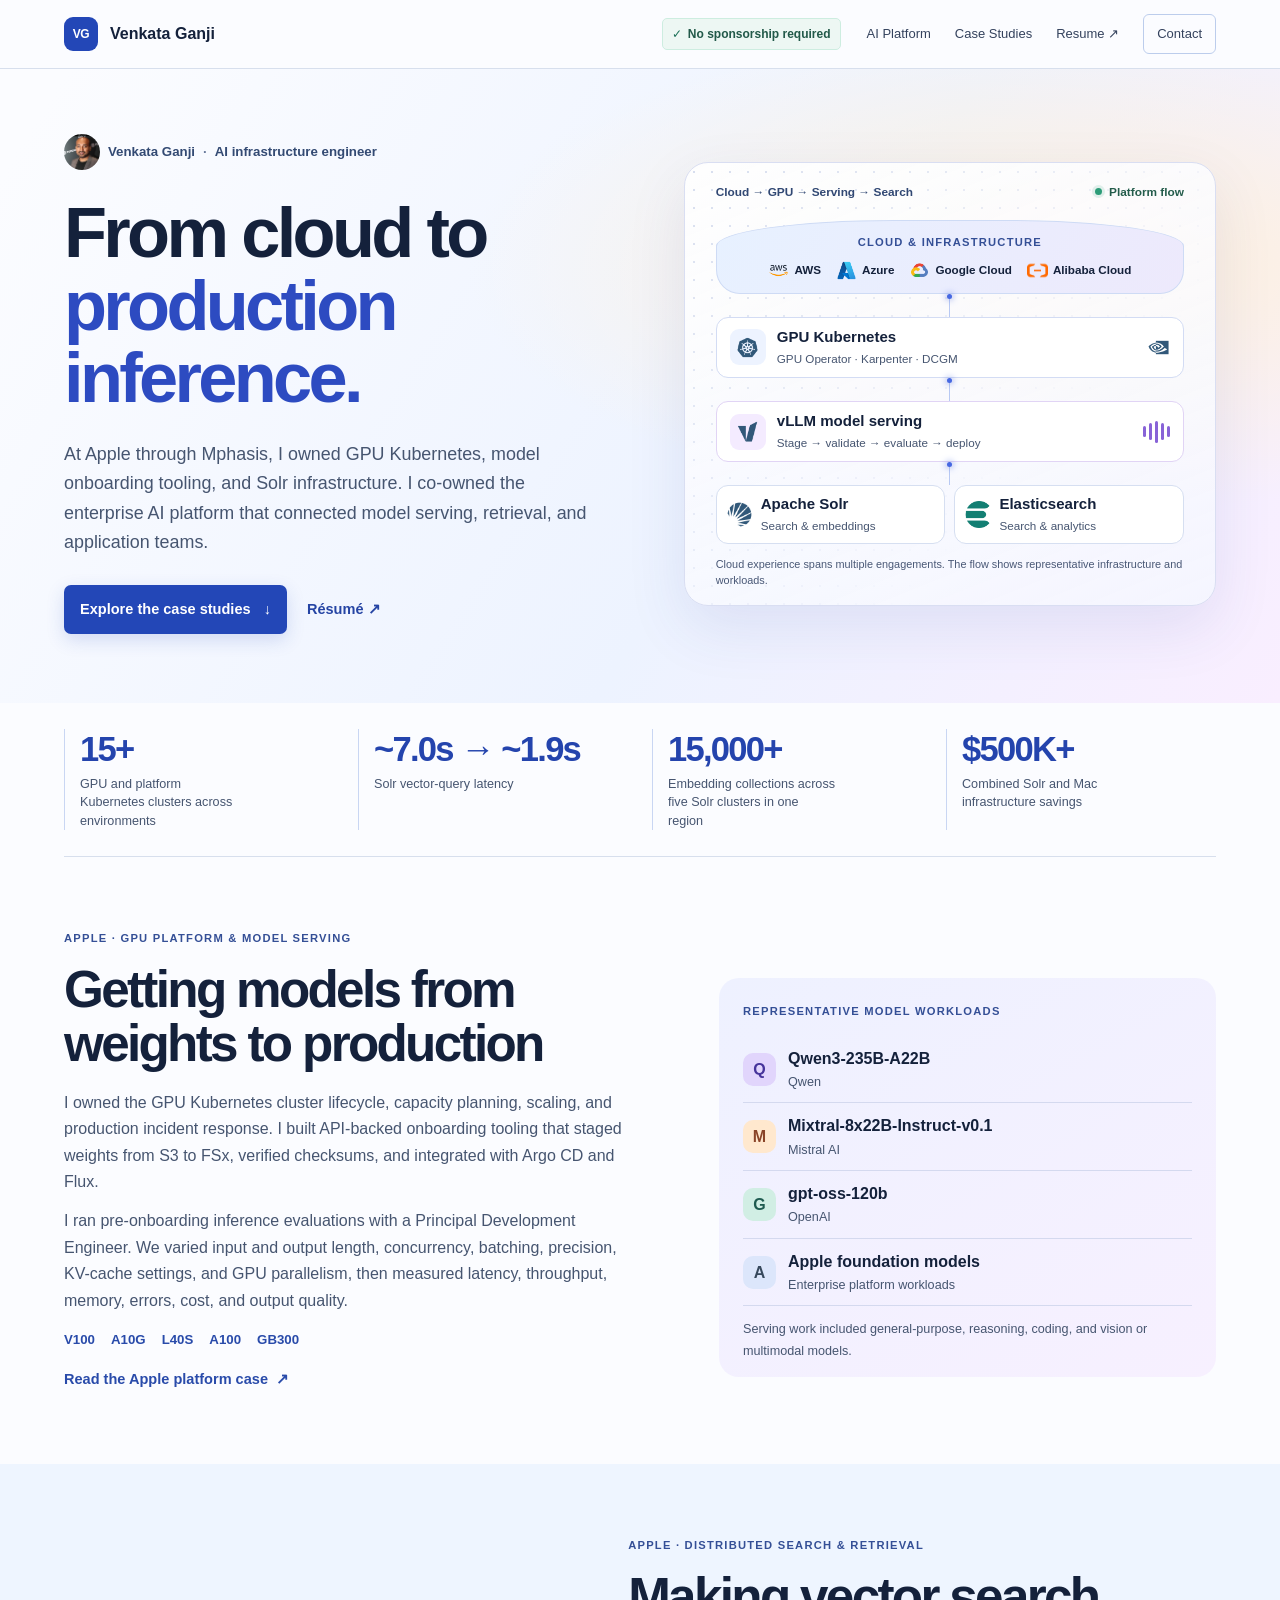
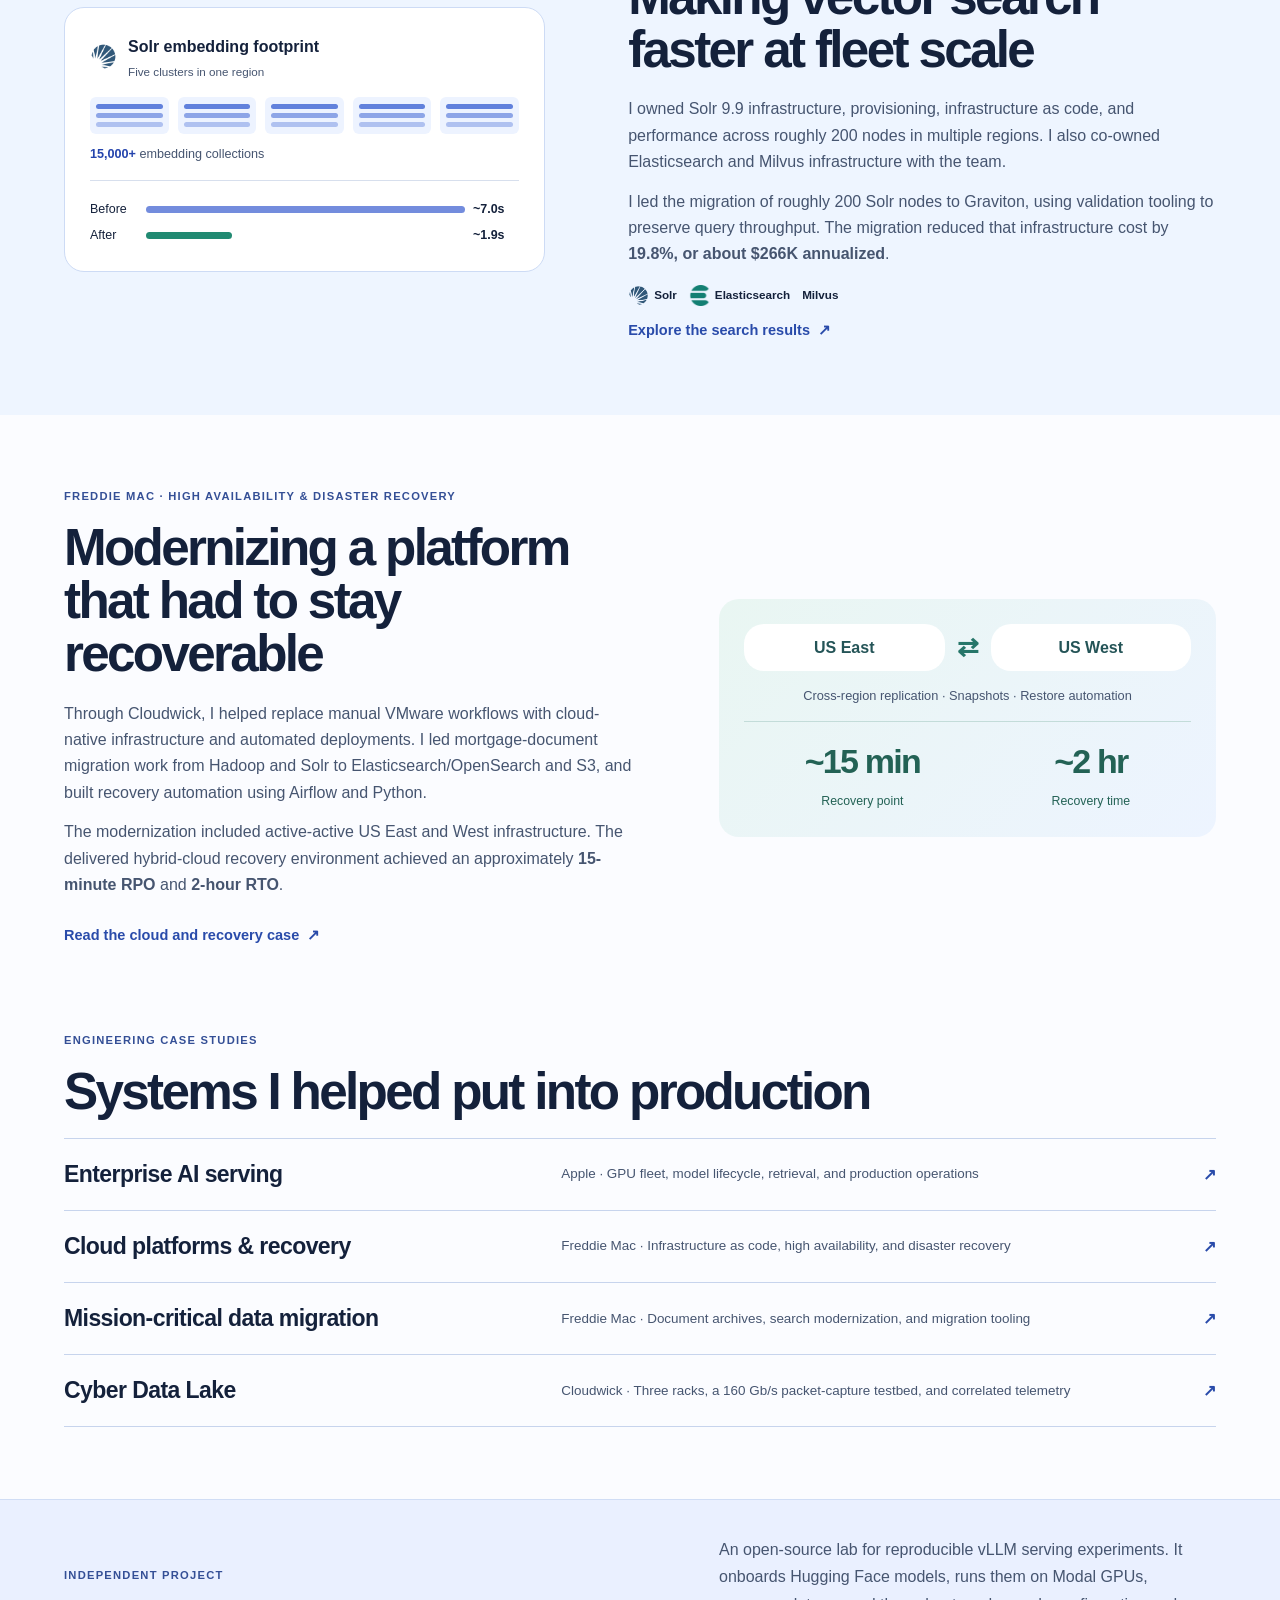
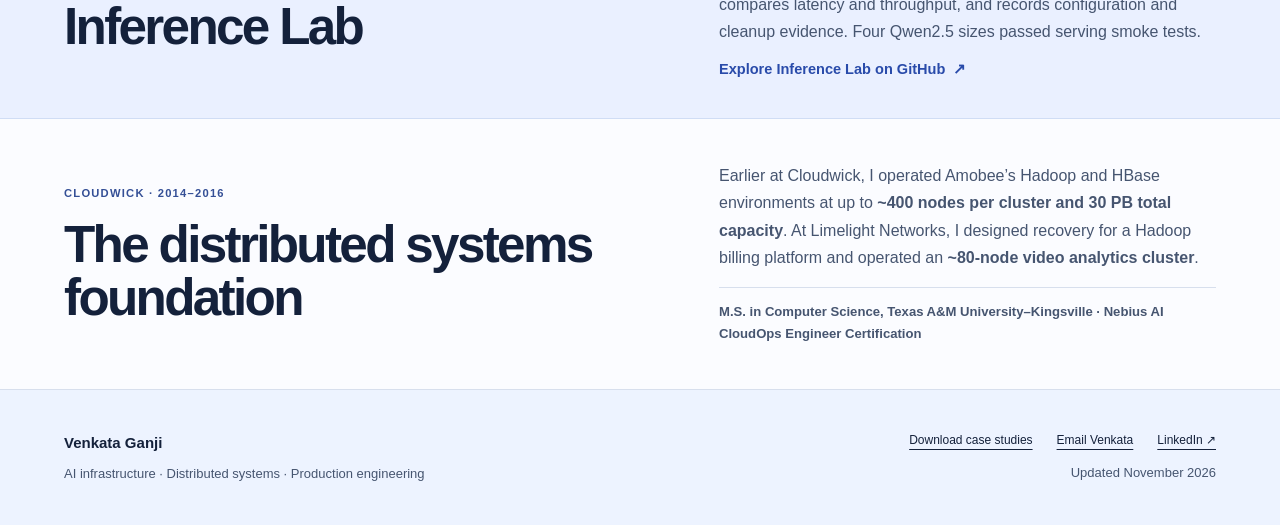
==== commit a047372b: "Refresh the portfolio around inference, search, and recovery" ====
--- a/index.html
+++ b/index.html
@@ -1,16 +1,127 @@
-<!doctype html><html lang="en"><head><meta charset="utf-8"><meta name="viewport" content="width=device-width, initial-scale=1"><title>AI Infrastructure &amp; Distributed Systems | Venkata Ganji</title><meta name="description" content="AI infrastructure and platform engineer with 12 years building and operating production distributed systems. At Apple, I owned GPU Kubernetes platform engineering, model-onboarding tooling and Solr infrastructure within a shared enterprise AI platform. My work connects cloud architecture, hardware, deployment automation, performance engineering and production reliability—from building the foundation to observability, high availability and recovery."><meta name="theme-color" content="#090c12"><meta property="og:title" content="AI Infrastructure &amp; Distributed Systems"><meta property="og:description" content="AI infrastructure and platform engineer with 12 years building and operating production distributed systems. At Apple, I owned GPU Kubernetes platform engineering, model-onboarding tooling and Solr infrastructure within a shared enterprise AI platform. My work connects cloud architecture, hardware, deployment automation, performance engineering and production reliability—from building the foundation to observability, high availability and recovery."><meta property="og:type" content="website"><link rel="canonical" href="https://offroadguy.github.io/"><link rel="icon" href="assets/favicon.svg" type="image/svg+xml"><link rel="stylesheet" href="assets/style.css?v=2.5.0"><script defer src="assets/site.js?v=2.5.0"></script></head><body><a class="skip" href="#main">Skip to content</a><header class="site-header"><a class="wordmark" href="index.html"><span class="monogram">VG</span> Venkata Ganji</a><div class="header-actions"><span class="sponsorship-badge"><span aria-hidden="true">✓</span> No sponsorship required</span><nav aria-label="Primary"><a href="index.html#platform">AI Platform</a><a href="index.html#work">Case Studies</a><a href="downloads/Venkata_Ganji_Resume.pdf">Resume <span aria-hidden="true">↗</span></a><a class="nav-contact" href="mailto:venkataganji.careers@gmail.com">Contact</a></nav></div></header><main id="main"><section class="hero"><div class="hero-copy"><p class="eyebrow">VENKATA GANJI / ENGINEERING PORTFOLIO</p><h1>AI infrastructure.<br>Distributed systems.<br><em>Production ownership.</em></h1><p class="hero-intro">AI infrastructure and platform engineer with 12 years building and operating production distributed systems. At Apple, I owned GPU Kubernetes platform engineering, model-onboarding tooling and Solr infrastructure within a shared enterprise AI platform. My work connects cloud architecture, hardware, deployment automation, performance engineering and production reliability—from building the foundation to observability, high availability and recovery.</p><div class="actions"><a class="button" href="#platform">Explore the AI platform <span>↓</span></a><a class="text-link" href="downloads/Venkata_Ganji_Resume.pdf">Download resume ↗</a></div><p class="hero-foot">12 years of production engineering · Concord, California</p><a class="architecture-shortcut" href="#work"><span>LOOKING FOR ARCHITECTURE DIAGRAMS?</span> Jump to four engineering stories <b aria-hidden="true">↘</b></a></div><figure class="hero-portrait"><div class="portrait-frame"><img src="assets/venkata-ganji.jpg" alt="Venkata Ganji" width="1200" height="1800" fetchpriority="high"></div><figcaption><strong>Venkata Ganji</strong><span>AI infrastructure &amp; distributed systems</span></figcaption></figure></section><section class="impact-strip" aria-label="Selected career outcomes"><div><strong>7.0s → 1.9s</strong><span>Approximate vector-query latency · Apple</span></div><div><strong>$500K+</strong><span>Combined Solr + Mac infrastructure savings · Apple</span></div><div><strong>15,000+</strong><span>Embedding collections across five Solr clusters · Apple</span></div></section><section class="platform-section" id="platform" aria-labelledby="platform-title">
-<div class="section-intro"><div><p class="eyebrow">AI PLATFORM / MY CONTRIBUTION</p><h2 id="platform-title">What I owned.<br>What I co-owned.</h2></div><p>At Apple, through Mphasis, I co-owned platform engineering for an internal enterprise e2e private AI serving platform. These four areas show my hands-on responsibilities.</p></div>
-<div class="platform-controls" role="group" aria-label="Platform map view"><button type="button" data-platform-view="ownership" aria-pressed="true">My contribution</button><button type="button" data-platform-view="all" aria-pressed="false">Platform context</button></div>
-<div class="platform-canvas focus-ownership" id="platform-map">
-<div class="platform-owned-grid">
-<div class="platform-layer platform-shared"><span class="platform-label">OWNED / MODEL LIFECYCLE TOOLING</span><h3>GPU model serving &amp; onboarding</h3><p>Model-weight serving, onboarding, rapid prototyping and decommissioning tooling. Helm, Argo CD and vLLM; S3-to-FSx weight staging, integrity checks and read-only serving mounts.</p><strong>Go checksum CLI · Python automation</strong></div>
-<div class="platform-layer platform-owned"><span class="platform-label">OWNED SOLR / CO-OWNED ELASTICSEARCH &amp; MILVUS</span><h3>Search &amp; vector infrastructure</h3><p>Provisioning, performance engineering, lifecycle tooling and IaC. Solr 9.9 at approximately 200-node, multi-region scale.</p><strong>15,000+ embedding collections · five clusters in one region</strong></div>
-<div class="platform-layer platform-coowned"><span class="platform-label">CO-OWNED / APPLICATION KUBERNETES</span><h3>Ingestion &amp; inference platforms</h3><p>Kubernetes setup, upgrades, patching and production operations. GitOps onboarding with developers across Dev/UAT/Prod; logs, dashboards, alerts and incident response.</p><strong>PCAP · p95/p99 · queue backlogs · PVC diagnostics</strong></div>
-<div class="platform-layer platform-owned"><span class="platform-label">OWNED / GPU KUBERNETES</span><h3>GPU platform engineering</h3><p>Owned build, lifecycle, tooling, capacity planning and incidents on EKS with NVIDIA V100, A10G, L40S and A100 GPUs. GPU Operator, Karpenter and cluster networking.</p><strong>GPU Operator · Karpenter · Calico/Cilium · DCGM</strong></div>
-</div>
-<div class="platform-layer platform-context"><span class="platform-label">ENTERPRISE AI / TEAM PLATFORM CONTEXT</span><h3>Enterprise chat · Document intelligence · Agent applications</h3><p>Studio UIs and APIs; ingestion, retrieval, agent orchestration and model access. AWS · GCP · Alibaba Cloud · Apple private cloud.</p></div>
-</div>
-<p class="platform-view-note" aria-live="polite">I owned GPU Kubernetes engineering, model lifecycle tooling and Solr infrastructure; Elasticsearch, Milvus and application platform engineering were co-owned with the team.</p>
-<p class="platform-scope">The platform was a team effort. The map distinguishes my infrastructure and tooling responsibilities from the wider application architecture.</p>
-<a class="text-link" href="cases/genai.html#context">See the engineering decisions and results ↗</a>
-</section><div class="section-jumps"><a href="#cloud-native">Cloud platforms ↓</a><a href="#kubernetes">Kubernetes platform ↓</a><a href="#inference">Inference engineering ↓</a></div><section class="engineering-feature cloud-native-feature" id="cloud-native"><div class="engineering-intro"><p class="eyebrow">CLOUD-NATIVE PLATFORMS / END-TO-END DELIVERY</p><h2>From a blank cloud environment to a platform ready for production.</h2><p>I connect the full platform lifecycle: architecture, cloud foundations, infrastructure as code, workload deployment, observability, high availability and disaster recovery. My work at Freddie Mac and Apple combined design, hands-on engineering and ongoing production responsibility.</p></div><ul class="technology-strip" aria-label="Cloud-native lifecycle tools and capabilities"><li><img src="assets/technologies/aws.png" width="20" height="20" alt="" loading="lazy"><span>AWS</span></li><li><img src="assets/technologies/terraform.png" width="20" height="20" alt="" loading="lazy"><span>Terraform</span></li><li><img src="assets/technologies/ansible.png" width="20" height="20" alt="" loading="lazy"><span>Ansible</span></li><li><img src="assets/technologies/kubernetes.png" width="20" height="20" alt="" loading="lazy"><span>Kubernetes</span></li><li><img src="assets/technologies/prometheus.png" width="20" height="20" alt="" loading="lazy"><span>Prometheus</span></li><li><img src="assets/technologies/grafana.png" width="20" height="20" alt="" loading="lazy"><span>Grafana</span></li><li><img src="assets/technologies/ha.png" width="20" height="20" alt="" loading="lazy"><span>High availability</span></li><li><img src="assets/technologies/dr.png" width="20" height="20" alt="" loading="lazy"><span>Disaster recovery</span></li></ul><div class="platform-lifecycle"><article><p class="eyebrow">01 / Design and provision</p><h3>Build the foundation</h3><p>Translate application needs into cloud architecture, networking, identity, compute and storage. Make infrastructure repeatable with Terraform, CloudFormation and Ansible.</p></article><article><p class="eyebrow">02 / Deploy and automate</p><h3>Bring workloads to production</h3><p>Connect infrastructure to application delivery, Kubernetes and GitOps onboarding. Write deployment, bootstrap and lifecycle tooling to make delivery repeatable.</p></article><article><p class="eyebrow">03 / Observe and operate</p><h3>Make behavior visible</h3><p>Build operational visibility through logs, metrics, dashboards and alerts. Investigate latency, network paths, queue backlogs and storage problems across the request and data flows.</p></article><article><p class="eyebrow">04 / Keep available and recover</p><h3>Design beyond the happy path</h3><p>Connect high availability with recoverable state, cross-region replication, backups and provisioning automation. Plan how the platform returns to service when a component or region fails.</p></article></div><div class="experience-split"><article><p class="eyebrow">FREDDIE MAC / DESIGNED &amp; PRODUCTIONIZED</p><h3>Cloud architecture through HA/DR</h3><p>Designed cloud foundations spanning private connectivity, load balancing, autoscaling, federated identity, storage and reusable IaC. Built and productionized hybrid-cloud disaster recovery with approximately 15-minute RPO and 2-hour RTO for that environment. My work covered architecture, tooling, observability and production operations.</p></article><article><p class="eyebrow">APPLE / CO-OWNED PLATFORM ENGINEERING</p><h3>AI infrastructure through production operations</h3><p>Co-owned the enterprise AI platform with the team. Personally owned GPU Kubernetes build, lifecycle, tooling, capacity planning and production incidents, plus model-weight tooling, Solr infrastructure and Mac document-conversion infrastructure. Partnered with developers on application GitOps onboarding and observability.</p></article></div><p class="scope">The recovery figures describe the Freddie Mac DR environment. Apple responsibilities distinguish individually owned systems from platform infrastructure co-owned with the team.</p><a class="text-link" href="cases/cloud-foundations.html#platform-lifecycle">Explore cloud architecture, operations and recovery →</a></section><section class="engineering-feature" id="kubernetes"><div class="engineering-intro"><p class="eyebrow">KUBERNETES / GPU &amp; APPLICATION PLATFORMS</p><h2>The Kubernetes foundation behind AI serving.</h2><p>At Apple, I owned the GPU Kubernetes foundation on EKS: cluster build, lifecycle, tooling, capacity planning and production incidents. I also co-owned the application platform around it, partnering with developers on ingestion and inference GitOps onboarding.</p></div><ul class="technology-strip" aria-label="Kubernetes foundation tools and capabilities"><li><img src="assets/technologies/kubernetes.png" width="20" height="20" alt="" loading="lazy"><span>Kubernetes / EKS</span></li><li><img src="assets/technologies/nvidia.png" width="20" height="20" alt="" loading="lazy"><span>GPU Operator</span></li><li><span class="technology-symbol" aria-hidden="true">•</span><span>Karpenter</span></li><li><span class="technology-symbol" aria-hidden="true">•</span><span>Calico / Cilium</span></li><li><img src="assets/technologies/nvidia.png" width="20" height="20" alt="" loading="lazy"><span>DCGM</span></li><li><img src="assets/technologies/helm.png" width="20" height="20" alt="" loading="lazy"><span>Helm</span></li><li><img src="assets/technologies/argo.png" width="20" height="20" alt="" loading="lazy"><span>Argo CD</span></li><li><img src="assets/technologies/prometheus.png" width="20" height="20" alt="" loading="lazy"><span>Prometheus</span></li><li><img src="assets/technologies/grafana.png" width="20" height="20" alt="" loading="lazy"><span>Grafana</span></li></ul><figure class="diagram"><button class="diagram-open" type="button" data-diagram="assets/diagrams/kubernetes-foundation.svg" data-title="Application and GPU Kubernetes foundations" aria-label="Expand Application and GPU Kubernetes foundations"><img src="assets/diagrams/kubernetes-foundation.svg" alt="Application and GPU Kubernetes foundations" loading="lazy"><span>Explore diagram <b>⤢</b></span></button><figcaption>Logical platform capabilities across cluster generations; individual ownership is described in the text. <a href="assets/diagrams/kubernetes-foundation.svg" target="_blank" rel="noopener">Open SVG ↗</a></figcaption></figure><div class="engineering-cards"><article><span class="step-num">01</span><h3>Build and evolve the platform</h3><p>Owned GPU cluster build, upgrades, patching and operations across NVIDIA V100, A10G, L40S and A100 environments. Operated GPU Operator, Karpenter and cluster networking.</p></article><article><span class="step-num">02</span><h3>Make model delivery repeatable</h3><p>Personally built model-weight staging and checksum-validation tooling. Connected GPU allocation, tensor parallelism, storage mounts and startup readiness with deployment configuration.</p></article><article><span class="step-num">03</span><h3>Plan capacity and resolve incidents</h3><p>Worked with customers on workload and capacity needs. Used DCGM, Prometheus/Grafana and application signals to investigate across GPU resources, networking, queues and persistent storage.</p></article></div><a class="text-link" href="cases/genai.html#kubernetes">Explore Kubernetes engineering and operations →</a></section><section class="engineering-feature learning-feature" id="inference"><div class="engineering-intro"><p class="eyebrow">INFERENCE ENGINEERING / PRODUCTION FOUNDATION + ACTIVE LEARNING</p><h2>Production serving experience. Deeper inference engineering.</h2><p>My foundation is hands-on production serving infrastructure. At Apple, I owned GPU Kubernetes engineering and personally built model-weight onboarding and serving tooling. I worked with vLLM runtime configuration, GPU memory sizing, tensor parallelism, context limits, LoRA and deployment readiness.</p><p>I’m now deepening my understanding of inference internals through structured study and practical exercises: prefill and decode, KV-cache behavior, scheduling, and reproducible latency and throughput measurement.</p></div><div class="feature-layout"><div><div class="experience-split"><article><p class="eyebrow">PRODUCTION FOUNDATION</p><h3>What I bring from Apple</h3><ul><li>GPU Kubernetes build, lifecycle and production operations</li><li>Personally built artifact staging, checksum validation and deployment tooling</li><li>vLLM runtime configuration, tensor parallelism and serving readiness</li><li>DCGM monitoring, capacity planning and production incident response</li></ul></article><article><p class="eyebrow">ACTIVE LEARNING</p><h3>Where I’m going deeper</h3><ul><li>Prefill/decode and KV-cache behavior</li><li>Serving performance and reproducible benchmarking</li><li>Next tools to explore: GenAI-Perf, SGLang and LMCache</li></ul></article></div><p>I bring immediate ownership of serving-platform infrastructure, tooling, capacity planning and production troubleshooting. I am building on that experience to take on deeper inference-performance work, with the same habit of investigating across system boundaries.</p><ul class="technology-strip" aria-label="Inference production tools and capabilities"><li><img src="assets/technologies/vllm.png" width="20" height="20" alt="" loading="lazy"><span>vLLM</span></li><li><img src="assets/technologies/nvidia.png" width="20" height="20" alt="" loading="lazy"><span>NVIDIA GPUs</span></li><li><img src="assets/technologies/kubernetes.png" width="20" height="20" alt="" loading="lazy"><span>Kubernetes</span></li><li><img src="assets/technologies/s3.png" width="20" height="20" alt="" loading="lazy"><span>S3 / FSx weight staging</span></li></ul><ul class="technology-strip" aria-label="Next focus tools and capabilities"><li><img src="assets/technologies/nvidia.png" width="20" height="20" alt="" loading="lazy"><span>GenAI-Perf</span></li><li><img src="assets/technologies/sglang.png" width="20" height="20" alt="" loading="lazy"><span>SGLang</span></li><li><img src="assets/technologies/lmcache.png" width="20" height="20" alt="" loading="lazy"><span>LMCache</span></li></ul><p class="scope">Production experience covers the serving platform and its tooling. Advanced inference optimization, kernel-level work and new benchmarking tools remain separate learning areas.</p><a class="text-link" href="cases/genai.html#inference">Explore my inference engineering direction →</a></div><figure class="diagram"><button class="diagram-open" type="button" data-diagram="assets/diagrams/inference-learning.svg" data-title="Prefill, KV cache and decode learning focus" aria-label="Expand Prefill, KV cache and decode learning focus"><img src="assets/diagrams/inference-learning.svg" alt="Prefill, KV cache and decode learning focus" loading="lazy"><span>Explore diagram <b>⤢</b></span></button><figcaption>A conceptual view of the serving-system topics I am studying. <a href="assets/diagrams/inference-learning.svg" target="_blank" rel="noopener">Open SVG ↗</a></figcaption></figure></div></section><section class="work-section" id="work"><div class="section-intro"><div><p class="eyebrow">SELECTED WORK / FOUR ENGINEERING STORIES</p><h2>Architecture with an<br>operating story.</h2></div><p>Each case connects the problem, my contribution, the system design and the outcome. Start with GenAI for AI platform roles, or explore the data and migration work underneath.</p></div><div class="case-grid"><a class="case-card teal" href="cases/genai.html"><div class="case-card-top"><span>01 / AI INFRASTRUCTURE</span><span aria-hidden="true">↗</span></div><h3>Enterprise GenAI platform</h3><p>GPU Kubernetes ownership, model-onboarding tooling, search performance and production reliability across an internal enterprise AI serving platform.</p><div class="case-card-visual"><img src="assets/diagrams/genai.svg" alt="" loading="lazy"></div><div class="case-card-bottom"><span>Apple</span><strong>Read the case study →</strong></div></a><a class="case-card blue" href="cases/cyber-data.html"><div class="case-card-top"><span>02 / DISTRIBUTED INGESTION</span><span aria-hidden="true">↗</span></div><h3>Cyber telemetry &amp; distributed ingestion</h3><p>Turning packets, flows and security events into a correlated data platform, with performance work from the network interface through distributed storage.</p><div class="case-card-visual"><img src="assets/diagrams/cyber-overview.svg" alt="" loading="lazy"></div><div class="case-card-bottom"><span>Cloudwick</span><strong>Read the case study →</strong></div></a><a class="case-card orange" href="cases/migration.html"><div class="case-card-top"><span>03 / DATA MIGRATION</span><span aria-hidden="true">↗</span></div><h3>Mission-critical cloud migration</h3><p>A migration that connected data movement, search modernization, application access and operational recovery.</p><div class="case-card-visual"><img src="assets/diagrams/migration.svg" alt="" loading="lazy"></div><div class="case-card-bottom"><span>Cloudwick</span><strong>Read the case study →</strong></div></a><a class="case-card purple" href="cases/cloud-foundations.html"><div class="case-card-top"><span>04 / PLATFORM ENGINEERING</span><span aria-hidden="true">↗</span></div><h3>Cloud-native platforms &amp; recovery</h3><p>Building the cloud foundation and carrying it through automation, production operations, high availability and disaster recovery.</p><div class="case-card-visual"><img src="assets/diagrams/cloud-overview.svg" alt="" loading="lazy"></div><div class="case-card-bottom"><span>Cloudwick</span><strong>Read the case study →</strong></div></a></div></section><section class="capabilities-section" id="expertise"><div class="section-intro"><div><p class="eyebrow">WHAT I BRING TO YOUR TEAM</p><h2>What I can build<br>and own for you.</h2></div><p>Hands-on engineering across the full platform lifecycle—from infrastructure and deployment to performance, observability and recovery.</p></div><div class="capabilities-grid"><a class="capability-card" href="cases/genai.html#context"><div class="capability-top"><span>01</span><span aria-hidden="true">↗</span></div><h3>GPU model serving &amp; tooling</h3><p>Owned model-weight serving and onboarding tooling, from artifact staging and validation to runtime configuration and production readiness.</p><small>vLLM · Helm/Argo CD · S3/FSx · Go checksums</small></a><a class="capability-card" href="cases/genai.html#outcomes"><div class="capability-top"><span>02</span><span aria-hidden="true">↗</span></div><h3>Search &amp; vector infrastructure</h3><p>Owned Solr infrastructure, IaC and performance engineering; co-owned Elasticsearch and Milvus.</p><small>15,000+ collections · Five Solr clusters · ~200 nodes</small></a><a class="capability-card" href="cases/genai.html#kubernetes"><div class="capability-top"><span>03</span><span aria-hidden="true">↗</span></div><h3>Kubernetes platform engineering</h3><p>Owned GPU Kubernetes build, lifecycle, tooling, capacity planning and production operations; co-owned application platform engineering and GitOps onboarding.</p><small>EKS · GPU Operator · Karpenter · Calico/Cilium · DCGM</small></a><a class="capability-card" href="cases/cloud-foundations.html#platform-lifecycle"><div class="capability-top"><span>04</span><span aria-hidden="true">↗</span></div><h3>Cloud-native platforms, from scratch to HA/DR</h3><p>Design and build cloud foundations, automate infrastructure and delivery, and connect observability, production operations and recovery. Delivered at Freddie Mac and co-owned AI platform engineering at Apple.</p><small>Architecture · IaC · Delivery · Observability · HA/DR</small></a></div></section><section class="technology-section" id="technology"><div class="section-intro"><div><p class="eyebrow">TOOLS IN CONTEXT</p><h2>The stack behind<br>the delivery.</h2></div><p>Technology choices connected to the systems I built and operated.</p></div><article class="technology-row"><div><p class="eyebrow">Apple</p><h3>AI platform infrastructure &amp; model serving</h3><p>Owned GPU Kubernetes engineering, model-weight tooling and Solr infrastructure; co-owned the wider AI platform, Elasticsearch and Milvus. AWS and GCP Vertex AI platform engineering.</p></div><ul class="technology-strip" aria-label="Apple tools and capabilities"><li><img src="assets/technologies/nvidia.png" width="20" height="20" alt="" loading="lazy"><span>NVIDIA</span></li><li><img src="assets/technologies/aws.png" width="20" height="20" alt="" loading="lazy"><span>AWS</span></li><li><img src="assets/technologies/gcp.png" width="20" height="20" alt="" loading="lazy"><span>GCP / Vertex AI</span></li><li><img src="assets/technologies/kubernetes.png" width="20" height="20" alt="" loading="lazy"><span>Kubernetes</span></li><li><img src="assets/technologies/vllm.png" width="20" height="20" alt="" loading="lazy"><span>vLLM</span></li><li><img src="assets/technologies/solr.png" width="20" height="20" alt="" loading="lazy"><span>Solr</span></li><li><span class="technology-symbol" aria-hidden="true">•</span><span>Elasticsearch</span></li><li><span class="technology-symbol" aria-hidden="true">•</span><span>Milvus</span></li><li><span class="technology-symbol" aria-hidden="true">•</span><span>Go</span></li><li><img src="assets/technologies/python.png" width="20" height="20" alt="" loading="lazy"><span>Python</span></li><li><img src="assets/technologies/terraform.png" width="20" height="20" alt="" loading="lazy"><span>Terraform</span></li><li><img src="assets/technologies/helm.png" width="20" height="20" alt="" loading="lazy"><span>Helm</span></li><li><img src="assets/technologies/argo.png" width="20" height="20" alt="" loading="lazy"><span>Argo CD</span></li><li><img src="assets/technologies/prometheus.png" width="20" height="20" alt="" loading="lazy"><span>Prometheus</span></li><li><img src="assets/technologies/grafana.png" width="20" height="20" alt="" loading="lazy"><span>Grafana</span></li><li><span class="technology-symbol" aria-hidden="true">•</span><span>PostgreSQL</span></li><li><img src="assets/technologies/nvidia.png" width="20" height="20" alt="" loading="lazy"><span>GPU Operator</span></li><li><span class="technology-symbol" aria-hidden="true">•</span><span>Karpenter</span></li><li><img src="assets/technologies/nvidia.png" width="20" height="20" alt="" loading="lazy"><span>DCGM</span></li><li><span class="technology-symbol" aria-hidden="true">•</span><span>TypeScript</span></li></ul></article><article class="technology-row"><div><p class="eyebrow">Freddie Mac</p><h3>Cloud-native platform architecture &amp; delivery</h3><p>Cloud foundations, reusable IaC, deployment and operations tooling, observability and hybrid-cloud disaster recovery.</p></div><ul class="technology-strip" aria-label="Freddie Mac tools and capabilities"><li><img src="assets/technologies/aws.png" width="20" height="20" alt="" loading="lazy"><span>AWS</span></li><li><span class="technology-symbol" aria-hidden="true">•</span><span>Disaster recovery</span></li><li><img src="assets/technologies/s3.png" width="20" height="20" alt="" loading="lazy"><span>S3</span></li><li><span class="technology-symbol" aria-hidden="true">•</span><span>PingFederate</span></li><li><img src="assets/technologies/kubernetes.png" width="20" height="20" alt="" loading="lazy"><span>K8s</span></li><li><img src="assets/technologies/solr.png" width="20" height="20" alt="" loading="lazy"><span>Solr</span></li><li><img src="assets/technologies/hbase.png" width="20" height="20" alt="" loading="lazy"><span>HBase</span></li><li><img src="assets/technologies/databricks.png" width="20" height="20" alt="" loading="lazy"><span>Databricks</span></li><li><span class="technology-symbol" aria-hidden="true">•</span><span>PostgreSQL</span></li></ul></article><article class="technology-row"><div><p class="eyebrow">Cyber Data Lake / Amorphic</p><h3>Hardware through distributed ingestion</h3><p>Supermicro servers, high-throughput NICs, IXIA, network integration and performance tooling.</p></div><ul class="technology-strip" aria-label="Cyber Data Lake / Amorphic tools and capabilities"><li><span class="technology-symbol" aria-hidden="true">•</span><span>PCAP</span></li><li><span class="technology-symbol" aria-hidden="true">•</span><span>NetFlow</span></li><li><span class="technology-symbol" aria-hidden="true">•</span><span>Telemetry</span></li><li><img src="assets/technologies/rust.png" width="20" height="20" alt="" loading="lazy"><span>Rust exposure</span></li><li><img src="assets/technologies/bash.png" width="20" height="20" alt="" loading="lazy"><span>Bash</span></li><li><img src="assets/technologies/python.png" width="20" height="20" alt="" loading="lazy"><span>Python</span></li><li><img src="assets/technologies/supermicro.png" width="20" height="20" alt="" loading="lazy"><span>Supermicro</span></li><li><span class="technology-symbol" aria-hidden="true">•</span><span>SolrCapture</span></li><li><span class="technology-symbol" aria-hidden="true">•</span><span>IXIA</span></li><li><img src="assets/technologies/centos.png" width="20" height="20" alt="" loading="lazy"><span>CentOS</span></li><li><img src="assets/technologies/ansible.png" width="20" height="20" alt="" loading="lazy"><span>Ansible</span></li></ul></article><article class="technology-row"><div><p class="eyebrow">Earlier</p><h3>Cloud &amp; distributed data foundations</h3><p>Cloud engineering, including Azure data-lake work at Cloudwick, Hadoop/HBase operations, automation and high availability across earlier engagements.</p></div><ul class="technology-strip" aria-label="Earlier tools and capabilities"><li><img src="assets/technologies/aws.png" width="20" height="20" alt="" loading="lazy"><span>AWS</span></li><li><img src="assets/technologies/azure.png" width="20" height="20" alt="" loading="lazy"><span>Azure</span></li><li><img src="assets/technologies/hadoop.png" width="20" height="20" alt="" loading="lazy"><span>Hadoop</span></li><li><img src="assets/technologies/databricks.png" width="20" height="20" alt="" loading="lazy"><span>Databricks</span></li><li><img src="assets/technologies/python.png" width="20" height="20" alt="" loading="lazy"><span>Python</span></li><li><img src="assets/technologies/bash.png" width="20" height="20" alt="" loading="lazy"><span>Bash</span></li><li><img src="assets/technologies/ansible.png" width="20" height="20" alt="" loading="lazy"><span>Ansible</span></li><li><span class="technology-symbol" aria-hidden="true">•</span><span>PostgreSQL</span></li></ul></article></section><section class="about-section" id="about"><div><p class="eyebrow">HOW I WORK</p><h2>I follow the problem<br>across system boundaries.</h2></div><div><p>I build cloud-native platforms from their foundations and stay with them through production. My work spans architecture, networking and identity, infrastructure as code, deployment automation, observability, high availability and disaster recovery. I write the tooling, investigate performance and remain accountable for operational behavior.</p><p>At Apple, as a contractor through Mphasis, that meant ingestion, inference and model-serving infrastructure. At Freddie Mac through Cloudwick, I delivered solutions architecture, software engineering and production operations. My earlier Cloudwick work included ownership across cyber telemetry hardware, network integration, performance tooling and large distributed-data environments.</p><p>Master’s in Computer Science, Texas A&amp;M University, 2014. Additional graduate study at Montana State University, 15 credits.</p><a class="text-link" href="mailto:venkataganji.careers@gmail.com">Get in touch ↗</a></div></section><section class="reading-note"><strong>A note on the diagrams</strong><p>Start with the simplified architecture views, then see low-resolution previews of the original diagrams in each case study. Full-resolution originals are not offered here. Each case distinguishes my contribution, team architecture context and the scope of reported results.</p></section></main><footer><div><strong>Venkata Ganji</strong><p>AI infrastructure · Distributed systems · Production engineering</p></div><div><a href="downloads/Venkata_Ganji_Case_Studies.pdf">Download case studies</a><a href="mailto:venkataganji.careers@gmail.com">Email Venkata</a><a href="https://www.linkedin.com/in/venkata-sai-ganji-3a30a2a4/">LinkedIn ↗</a><small>Low-resolution originals + simplified architecture views · Updated November 2026</small></div></footer><dialog id="diagram-dialog" aria-labelledby="dialog-title"><div class="dialog-toolbar"><strong id="dialog-title">Architecture diagram</strong><div><button id="zoom-out" type="button" aria-label="Zoom out">−</button><button id="zoom-in" type="button" aria-label="Zoom in">+</button><button id="close-dialog" type="button">Close ✕</button></div></div><div class="diagram-stage"><img id="dialog-image" alt=""></div></dialog></body></html>+<!doctype html><html lang="en"><head><meta charset="utf-8"><meta name="viewport" content="width=device-width, initial-scale=1"><title>AI Infrastructure &amp; Distributed Systems | Venkata Ganji</title><meta name="description" content="AI infrastructure and platform engineer with 12 years building and operating production distributed systems. At Apple, I owned GPU Kubernetes platform engineering, model-onboarding tooling and Solr infrastructure within a shared enterprise AI platform. My work connects cloud architecture, hardware, deployment automation, performance engineering and production reliability—from building the foundation to observability, high availability and recovery."><meta name="theme-color" content="#f7f9ff"><meta property="og:title" content="AI Infrastructure &amp; Distributed Systems"><meta property="og:description" content="AI infrastructure and platform engineer with 12 years building and operating production distributed systems. At Apple, I owned GPU Kubernetes platform engineering, model-onboarding tooling and Solr infrastructure within a shared enterprise AI platform. My work connects cloud architecture, hardware, deployment automation, performance engineering and production reliability—from building the foundation to observability, high availability and recovery."><meta property="og:type" content="website"><link rel="canonical" href="https://offroadguy.github.io/"><link rel="icon" href="assets/favicon.svg" type="image/svg+xml"><link rel="stylesheet" href="assets/style.css?v=2.6.0"><link rel="stylesheet" href="assets/refresh.css?v=2.6.0"><script defer src="assets/site.js?v=2.6.0"></script></head><body><a class="skip" href="#main">Skip to content</a><header class="site-header"><a class="wordmark" href="index.html"><span class="monogram">VG</span> Venkata Ganji</a><div class="header-actions"><span class="sponsorship-badge"><span aria-hidden="true">✓</span> No sponsorship required</span><nav aria-label="Primary"><a href="index.html#platform">AI Platform</a><a href="index.html#work">Case Studies</a><a href="downloads/Venkata_Ganji_Resume.pdf">Resume <span aria-hidden="true">↗</span></a><a class="nav-contact" href="mailto:venkataganji.careers@gmail.com">Contact</a></nav></div></header><main id="main" class="portfolio-home">
+  <section class="home-hero">
+    <div class="home-wrap hero-layout">
+      <div class="hero-story">
+        <div class="byline"><img src="assets/venkata-ganji.jpg" alt="" width="36" height="36"> Venkata Ganji <span>·</span> AI infrastructure engineer</div>
+        <h1>From cloud to<br><em>production inference.</em></h1>
+        <p>At Apple through Mphasis, I owned GPU Kubernetes, model onboarding tooling, and Solr infrastructure. I co-owned the enterprise AI platform that connected model serving, retrieval, and application teams.</p>
+        <div class="hero-actions"><a class="primary-link" href="#work">Explore the case studies <span aria-hidden="true">↓</span></a><a href="downloads/Venkata_Ganji_Resume.pdf">Résumé <span aria-hidden="true">↗</span></a></div>
+      </div>
+      <figure class="system-flow">
+        <div class="flow-header"><span>Cloud → GPU → Serving → Search</span><span class="flow-live" aria-hidden="true"><i></i> Platform flow</span></div>
+        <div class="cloud-layer">
+          <div class="flow-label">CLOUD &amp; INFRASTRUCTURE</div>
+          <div class="provider-logos">
+            <span><img src="assets/technologies/aws.png" alt="">AWS</span>
+            <span><img src="assets/technologies/azure.png" alt="">Azure</span>
+            <span><img src="assets/technologies/gcp.png" alt="">Google Cloud</span>
+            <span><img src="assets/technologies/alibabacloud.png" alt="">Alibaba Cloud</span>
+          </div>
+        </div>
+        <div class="signal-wire" aria-hidden="true"></div>
+        <div class="flow-node fleet-node"><span class="flow-icon"><img src="assets/technologies/kubernetes.png" alt=""></span><div><strong>GPU Kubernetes</strong><small>GPU Operator · Karpenter · DCGM</small></div><img class="node-brand" src="assets/technologies/nvidia.png" alt="NVIDIA"></div>
+        <div class="signal-wire" aria-hidden="true"></div>
+        <div class="flow-node serving-node"><span class="flow-icon"><img src="assets/technologies/vllm.png" alt=""></span><div><strong>vLLM model serving</strong><small>Stage → validate → evaluate → deploy</small></div><span class="model-pulse" aria-hidden="true"><i></i><i></i><i></i><i></i><i></i></span></div>
+        <div class="signal-wire" aria-hidden="true"></div>
+        <div class="data-layer">
+          <div><img src="assets/technologies/solr.png" alt=""><div><strong>Apache Solr</strong><small>Search &amp; embeddings</small></div></div>
+          <div><img src="assets/technologies/elasticsearch.png" alt=""><div><strong>Elasticsearch</strong><small>Search &amp; analytics</small></div></div>
+        </div>
+        <figcaption>Cloud experience spans multiple engagements. The flow shows representative infrastructure and workloads.</figcaption>
+      </figure>
+    </div>
+  </section>
+
+  <dl class="home-wrap outcome-line">
+    <div><dt>15+</dt><dd>GPU and platform Kubernetes clusters across environments</dd></div>
+    <div><dt>~7.0s → ~1.9s</dt><dd>Solr vector-query latency</dd></div>
+    <div><dt>15,000+</dt><dd>Embedding collections across five Solr clusters in one region</dd></div>
+    <div><dt>$500K+</dt><dd>Combined Solr and Mac infrastructure savings</dd></div>
+  </dl>
+
+  <section class="home-wrap story-section" id="platform">
+    <div class="section-label">APPLE · GPU PLATFORM &amp; MODEL SERVING</div>
+    <div class="story-grid" id="kubernetes">
+      <div class="story-copy">
+        <h2>Getting models from weights to production</h2>
+        <p>I owned the GPU Kubernetes cluster lifecycle, capacity planning, scaling, and production incident response. I built API-backed onboarding tooling that staged weights from S3 to FSx, verified checksums, and integrated with Argo CD and Flux.</p>
+        <p>I ran pre-onboarding inference evaluations with a Principal Development Engineer. We varied input and output length, concurrency, batching, precision, KV-cache settings, and GPU parallelism, then measured latency, throughput, memory, errors, cost, and output quality.</p>
+        <ul class="word-strip" aria-label="Representative GPU platforms"><li>V100</li><li>A10G</li><li>L40S</li><li>A100</li><li>GB300</li></ul>
+        <a class="story-link" href="cases/genai.html#kubernetes">Read the Apple platform case <span aria-hidden="true">↗</span></a>
+      </div>
+      <div class="model-panel" id="inference">
+        <div class="section-label">REPRESENTATIVE MODEL WORKLOADS</div>
+        <ul class="model-list">
+          <li><span class="model-mark qwen" aria-hidden="true">Q</span><span><strong>Qwen3-235B-A22B</strong><small>Qwen</small></span></li>
+          <li><span class="model-mark mixtral" aria-hidden="true">M</span><span><strong>Mixtral-8x22B-Instruct-v0.1</strong><small>Mistral AI</small></span></li>
+          <li><span class="model-mark gpt" aria-hidden="true">G</span><span><strong>gpt-oss-120b</strong><small>OpenAI</small></span></li>
+          <li><span class="model-mark foundation" aria-hidden="true">A</span><span><strong>Apple foundation models</strong><small>Enterprise platform workloads</small></span></li>
+        </ul>
+        <p>Serving work included general-purpose, reasoning, coding, and vision or multimodal models.</p>
+      </div>
+    </div>
+  </section>
+
+  <section class="search-band" id="search">
+    <div class="home-wrap story-section story-grid">
+      <div class="cluster-visual" data-animate-clusters>
+        <div class="cluster-heading"><img src="assets/technologies/solr.png" alt=""><div><strong>Solr embedding footprint</strong><small>Five clusters in one region</small></div></div>
+        <div class="cluster-row" aria-hidden="true">
+          <span><i></i><i></i><i></i></span><span><i></i><i></i><i></i></span><span><i></i><i></i><i></i></span><span><i></i><i></i><i></i></span><span><i></i><i></i><i></i></span>
+        </div>
+        <div class="cluster-legend"><strong>15,000+</strong> embedding collections</div>
+        <div class="latency-comparison" aria-label="Approximate Solr vector-query latency dropped from 7.0 seconds to 1.9 seconds">
+          <div><span>Before</span><i class="before-bar" aria-hidden="true"></i><strong>~7.0s</strong></div>
+          <div><span>After</span><i class="after-bar" aria-hidden="true"></i><strong>~1.9s</strong></div>
+        </div>
+      </div>
+      <div class="story-copy">
+        <div class="section-label">APPLE · DISTRIBUTED SEARCH &amp; RETRIEVAL</div>
+        <h2>Making vector search faster at fleet scale</h2>
+        <p>I owned Solr 9.9 infrastructure, provisioning, infrastructure as code, and performance across roughly 200 nodes in multiple regions. I also co-owned Elasticsearch and Milvus infrastructure with the team.</p>
+        <p>I led the migration of roughly 200 Solr nodes to Graviton, using validation tooling to preserve query throughput. The migration reduced that infrastructure cost by <strong>19.8%, or about $266K annualized</strong>.</p>
+        <div class="inline-brands" id="technology"><span><img src="assets/technologies/solr.png" alt="">Solr</span><span><img src="assets/technologies/elasticsearch.png" alt="">Elasticsearch</span><span>Milvus</span></div>
+        <a class="story-link" href="cases/genai.html#outcomes">Explore the search results <span aria-hidden="true">↗</span></a>
+      </div>
+    </div>
+  </section>
+
+  <section class="home-wrap story-section story-grid recovery-layout" id="cloud-native">
+    <div class="story-copy">
+      <div class="section-label">FREDDIE MAC · HIGH AVAILABILITY &amp; DISASTER RECOVERY</div>
+      <h2>Modernizing a platform that had to stay recoverable</h2>
+      <p>Through Cloudwick, I helped replace manual VMware workflows with cloud-native infrastructure and automated deployments. I led mortgage-document migration work from Hadoop and Solr to Elasticsearch/OpenSearch and S3, and built recovery automation using Airflow and Python.</p>
+      <p>The modernization included active-active US East and West infrastructure. The delivered hybrid-cloud recovery environment achieved an approximately <strong>15-minute RPO</strong> and <strong>2-hour RTO</strong>.</p>
+      <a class="story-link" href="cases/cloud-foundations.html#platform-lifecycle">Read the cloud and recovery case <span aria-hidden="true">↗</span></a>
+    </div>
+    <div class="recovery-visual" aria-label="US East and US West active-active infrastructure with separate recovery workflows">
+      <div class="region-route"><span>US East</span><b aria-hidden="true">⇄</b><span>US West</span></div>
+      <p>Cross-region replication · Snapshots · Restore automation</p>
+      <div class="recovery-metrics"><div><strong>~15 min</strong><small>Recovery point</small></div><div><strong>~2 hr</strong><small>Recovery time</small></div></div>
+    </div>
+  </section>
+
+  <section class="home-wrap story-section work-ledger" id="work">
+    <div class="section-label">ENGINEERING CASE STUDIES</div>
+    <h2>Systems I helped put into production</h2>
+    <div class="editorial-list">
+      <a href="cases/genai.html"><strong>Enterprise AI serving</strong><span>Apple · GPU fleet, model lifecycle, retrieval, and production operations</span><b aria-hidden="true">↗</b></a>
+      <a href="cases/cloud-foundations.html"><strong>Cloud platforms &amp; recovery</strong><span>Freddie Mac · Infrastructure as code, high availability, and disaster recovery</span><b aria-hidden="true">↗</b></a>
+      <a href="cases/migration.html"><strong>Mission-critical data migration</strong><span>Freddie Mac · Document archives, search modernization, and migration tooling</span><b aria-hidden="true">↗</b></a>
+      <a href="cases/cyber-data.html"><strong>Cyber Data Lake</strong><span>Cloudwick · Three racks, a 160 Gb/s packet-capture testbed, and correlated telemetry</span><b aria-hidden="true">↗</b></a>
+    </div>
+  </section>
+
+  <section class="lab-band" id="about">
+    <div class="home-wrap story-grid">
+      <div><div class="section-label">INDEPENDENT PROJECT</div><h2>Inference Lab</h2></div>
+      <div><p>An open-source lab for reproducible vLLM serving experiments. It onboards Hugging Face models, runs them on Modal GPUs, compares latency and throughput, and records configuration and cleanup evidence. Four Qwen2.5 sizes passed serving smoke tests.</p><a class="story-link" href="https://github.com/offroadguy/inference-lab">Explore Inference Lab on GitHub <span aria-hidden="true">↗</span></a></div>
+    </div>
+  </section>
+  <section class="home-wrap story-section story-grid foundations" aria-labelledby="foundations-title">
+    <div><div class="section-label">CLOUDWICK · 2014–2016</div><h2 id="foundations-title">The distributed systems foundation</h2></div>
+    <div><p>Earlier at Cloudwick, I operated Amobee’s Hadoop and HBase environments at up to <strong>~400 nodes per cluster and 30 PB total capacity</strong>. At Limelight Networks, I designed recovery for a Hadoop billing platform and operated an <strong>~80-node video analytics cluster</strong>.</p>
+    <p class="profile-facts">M.S. in Computer Science, Texas A&amp;M University–Kingsville · Nebius AI CloudOps Engineer Certification</p></div>
+  </section>
+</main>
+<footer><div><strong>Venkata Ganji</strong><p>AI infrastructure · Distributed systems · Production engineering</p></div><div><a href="downloads/Venkata_Ganji_Case_Studies.pdf">Download case studies</a><a href="mailto:venkataganji.careers@gmail.com">Email Venkata</a><a href="https://www.linkedin.com/in/venkata-sai-ganji-3a30a2a4/">LinkedIn ↗</a><small>Updated November 2026</small></div></footer><dialog id="diagram-dialog" aria-labelledby="dialog-title"><div class="dialog-toolbar"><strong id="dialog-title">Architecture diagram</strong><div><button id="zoom-out" type="button" aria-label="Zoom out">−</button><button id="zoom-in" type="button" aria-label="Zoom in">+</button><button id="close-dialog" type="button">Close ✕</button></div></div><div class="diagram-stage"><img id="dialog-image" alt=""></div></dialog></body></html>
--- a/assets/refresh.css
+++ b/assets/refresh.css
@@ -0,0 +1,188 @@
+:root {
+  --ink: #14213b;
+  --muted: #465570;
+  --paper: #fbfcff;
+  --surface: #f2f6ff;
+  --raised: #fff;
+  --line: #d7dfed;
+  --blue: #254cc8;
+  --teal: #2352b7;
+  --serif: Inter, -apple-system, BlinkMacSystemFont, "Segoe UI", Arial, sans-serif;
+  color-scheme: light;
+}
+html { scroll-padding-top: 95px; }
+.site-header { min-height: 69px; padding: 12px max(5%,calc((100vw - 1260px)/2)); background: #fbfcfff2; }
+.site-header nav a { color: #34425d; }
+.site-header nav a:hover, .text-link, .text-link:hover { color: #254cc8; }
+.monogram { border: 0; background: #2347b7; color: white; }
+.nav-contact { border-color: #bccdec; }
+.sponsorship-badge { background: #edf7f3; border-color: #cdede0; color: #225949; }
+.sponsorship-badge span { color: #1a6f56; }
+a:focus-visible, button:focus-visible, summary:focus-visible { outline-color: #3157d6; }
+footer { background: #edf3ff; }
+footer small { color: var(--muted); }
+.eyebrow, .back-link, .case-layout>aside p, .case-layout>aside a, .case-card-top, .platform-label { color: #314d91; }
+
+.portfolio-home { --page-width: 1200px; }
+.home-wrap { width: min(90%,var(--page-width)); margin-inline: auto; }
+.home-hero { overflow: hidden; position: relative; isolation: isolate; background: linear-gradient(122deg,#fbfcff 4%,#edf3ff 59%,#f9eeff); }
+.home-hero::before { content:""; position:absolute; z-index:-1; inset:0; background:radial-gradient(ellipse at 84% 31%,#fff0db,transparent 40%); }
+.hero-layout { display: grid; grid-template-columns: 1.01fr .99fr; gap: clamp(30px,6vw,88px); align-items: center; padding-block: 65px 69px; }
+.byline { display:flex; align-items:center; flex-wrap:wrap; gap:8px; font-size: .83rem; font-weight:650; color:#334a73; margin-bottom:27px; }
+.byline img { width:36px; height:36px; border-radius:50%; object-fit:cover; object-position:50% 30%; }
+.byline span { color:#66789b; }
+.hero-story h1 { font-size: clamp(45px,5.5vw,80px); line-height:1.03; font-weight:700; letter-spacing:-.052em; margin-bottom:25px; }
+.hero-story h1 em { color:#2d4bc1; font-style:normal; }
+.hero-story p { max-width: 54ch; font-size: clamp(16px,1.4vw,18px); line-height: 1.65; }
+.hero-actions { display:flex; flex-wrap:wrap; align-items:center; gap:20px; margin-top: 27px; }
+.hero-actions a { font-size:.91rem; font-weight:650; color:#2645a4; text-decoration:none; }
+.hero-actions a:hover, .story-link:hover { text-decoration:underline; }
+.hero-actions .primary-link { background:#2347b7; color:white; padding:12px 16px; border-radius:7px; box-shadow:0 6px 18px #2347b72b; white-space:normal; }
+.primary-link span { margin-left:9px; }
+
+.system-flow { margin:0; position:relative; isolation:isolate; padding:19px clamp(12px,2.5vw,31px) 17px; border:1px solid #d9def2; border-radius:24px; background:linear-gradient(158deg,#ffffffeb,#f5f7ffcc); box-shadow:0 22px 60px #3449a01a; }
+.system-flow::before { content:""; position:absolute; z-index:-1; inset:0; border-radius:inherit; background:radial-gradient(#a5b4db70 1px,transparent 1px) 0 0/18px 18px; mask-image:linear-gradient(135deg,#000,transparent 70%); }
+.flow-header { display:flex; justify-content:space-between; align-items:center; gap:12px; font-size:.74rem; font-weight:650; color:#314873; margin-bottom:18px; }
+.flow-live { display:flex; align-items:center; gap:7px; white-space:nowrap; color:#245c4b; }
+.flow-live i { width:7px; height:7px; border-radius:50%; background:#2c9c78; box-shadow:0 0 0 3px #2c9c7822; }
+.cloud-layer { text-align:center; border-radius:38% 38% 24px 24px / 26px 26px 24px 24px; padding:12px 10px; background:linear-gradient(120deg,#e7f1ff,#ede9fc); border:1px solid #cedbf5; }
+.flow-label, .section-label { font-size:.7rem; font-weight:750; letter-spacing:.11em; color:#344f96; }
+.provider-logos { display:flex; justify-content:center; align-items:center; flex-wrap:wrap; gap:9px 15px; padding-top:8px; }
+.provider-logos span, .inline-brands span { display:inline-flex; align-items:center; gap:5px; font-size:.73rem; font-weight:650; }
+.provider-logos img, .inline-brands img { width:21px; height:21px; object-fit:contain; }
+.signal-wire { position:relative; height:23px; width:1px; margin-inline:auto; background:#b8c9f3; }
+.signal-wire::after { content:""; position:absolute; background:#4668e2; width:5px; height:5px; border-radius:50%; left:-2px; top:0; box-shadow:0 0 7px #4461dc; animation:signal-travel 2.7s ease-in-out 3; }
+.signal-wire:nth-of-type(4)::after { animation-delay:.25s; }
+.signal-wire:nth-of-type(6)::after { animation-delay:.5s; }
+@keyframes signal-travel { 0%,16%{transform:translateY(0);opacity:0} 25%{opacity:1} 58%{transform:translateY(21px);opacity:1} 73%,100%{transform:translateY(21px);opacity:0} }
+.flow-node { display:flex; align-items:center; gap:11px; padding:10px 13px; border:1px solid #d3dcf4; border-radius:12px; background:#fff; }
+.flow-node strong, .data-layer strong { display:block; font-size:.94rem; line-height:1.25; }
+.flow-node small, .data-layer small, .cluster-heading small { display:block; color:var(--muted); font-size:.73rem; line-height:1.4; margin-top:4px; }
+.flow-icon { width:36px; height:36px; background:#edf3ff; display:grid; place-items:center; flex:none; border-radius:9px; }
+.flow-icon img, .node-brand { width:23px; height:23px; object-fit:contain; }
+.node-brand, .model-pulse { margin-left:auto; flex:none; }
+.serving-node { border-color:#e1d4f5; }
+.serving-node .flow-icon { background:#f4ebff; }
+.model-pulse { display:flex; align-items:center; gap:3px; height:22px; }
+.model-pulse i { width:3px; height:50%; border-radius:3px; background:#8863d7; animation:model-wave 1s ease-in-out alternate 6; }
+.model-pulse i:nth-child(2n) { height:75%; animation-delay:.24s; }
+.model-pulse i:nth-child(3) { height:100%; animation-delay:.4s; }
+@keyframes model-wave { to{transform:scaleY(.45);} }
+.data-layer { display:grid; grid-template-columns:1fr 1fr; gap:9px; }
+.data-layer>div { min-width:0; display:flex; align-items:center; gap:8px; background:#fff; border:1px solid #d6dff1; border-radius:12px; padding:9px; }
+.data-layer img, .cluster-heading img { width:27px; height:27px; object-fit:contain; }
+.system-flow figcaption { font-size:.68rem; color:#495876; margin-top:13px; line-height:1.4; }
+
+.outcome-line { display:grid; grid-template-columns: 1fr 1fr 1fr 1fr; margin-block:0; padding-block:26px; gap:24px; border-bottom:1px solid var(--line); }
+.outcome-line div { border-left:1px solid #c9d6f3; padding-left:15px; }
+.outcome-line dt { color:#2444ad; font-size:clamp(23px,2.7vw,37px); line-height:1.2; letter-spacing:-.05em; font-weight:720; }
+.outcome-line dd { margin:5px 0 0; max-width:24ch; font-size:.79rem; line-height:1.46; color:var(--muted); }
+.story-section { padding-block:72px; }
+.story-grid { display:grid; grid-template-columns:1.07fr .93fr; align-items:center; gap:clamp(30px,6.5vw,100px); }
+.story-grid>* { min-width:0; }
+.portfolio-home .section-label { margin-bottom:15px; }
+.portfolio-home h2 { font-size:clamp(31px,4vw,54px); line-height:1.04; letter-spacing:-.052em; margin-bottom:20px; }
+.story-copy p { line-height:1.65; margin-bottom:13px; }
+.story-link { display:inline-block; color:#294baa; text-decoration:none; font-weight:690; margin-top:12px; font-size:.91rem; }
+.story-link span { margin-left:4px; }
+.word-strip { display:flex; flex-wrap:wrap; gap:9px 16px; padding:0; margin:15px 0 3px; list-style:none; color:#294baa; font-weight:670; font-size:.83rem; }
+.model-panel { padding:24px 24px 15px; background:linear-gradient(150deg,#eef1ff,#f7f0ff); border-radius:20px; }
+.model-list { list-style:none; padding:0; margin:0; }
+.model-list li { display:flex; align-items:center; gap:12px; padding:9px 0; border-bottom:1px solid #d4d9ef; }
+.model-list strong, .model-list small, .recovery-metrics small { display:block; }
+.model-list strong { overflow-wrap:anywhere; }
+.model-list small, .model-panel p { font-size:.79rem; color:var(--muted); }
+.model-mark { width:33px; height:33px; flex:none; display:grid; place-items:center; font-weight:780; border-radius:10px; }
+.qwen { background:#e1d5fc; color:#46349b; } .mixtral { background:#ffe8ce; color:#8a4428; } .gpt { background:#d1eee4; color:#1f5b50; } .foundation { background:#dce6fb; color:#37495d; }
+.model-panel p { margin:13px 0 0; }
+
+.search-band { background:#eef5ff; }
+.search-band .story-grid { grid-template-columns:.9fr 1.1fr; }
+.cluster-visual { padding:25px; border:1px solid #cddbf5; border-radius:20px; background:white; }
+.cluster-heading { display:flex; align-items:center; gap:11px; }
+.cluster-row { display:grid; grid-template-columns:repeat(5,minmax(0,1fr)); gap:9px; margin:17px 0 10px; }
+.cluster-row span { display:grid; gap:4px; padding:7px 6px; background:#edf3ff; border-radius:6px; }
+.cluster-row i { display:block; height:5px; border-radius:4px; background:#6181dc; }
+.cluster-row i:nth-child(2) { opacity:.68; }
+.cluster-row i:nth-child(3) { opacity:.44; }
+.cluster-legend { font-size:.79rem; color:var(--muted); }
+.cluster-legend strong { color:#2444ad; }
+.latency-comparison { padding-top:13px; margin-top:14px; border-top:1px solid var(--line); }
+.latency-comparison>div { display:grid; grid-template-columns:48px minmax(0,1fr) 46px; align-items:center; gap:8px; margin-top:5px; font-size:.78rem; }
+.latency-comparison i { border-radius:5px; height:7px; background:#738cdd; transform-origin:left; }
+.latency-comparison .after-bar { width:27.1%; background:#218a72; }
+.inline-brands { display:flex; flex-wrap:wrap; gap:12px; margin:17px 0 0; }
+.recovery-visual { padding:25px; border-radius:20px; background:linear-gradient(135deg,#e9f6f2,#edf4ff); }
+.region-route { display:grid; grid-template-columns:1fr auto 1fr; align-items:center; gap:12px; text-align:center; }
+.region-route span { background:white; border-radius:20px; padding:10px; color:#245457; font-weight:710; }
+.region-route b { color:#267669; font-size:1.6rem; }
+.recovery-visual>p { margin:14px 0; text-align:center; font-size:.8rem; }
+.recovery-metrics { display:flex; justify-content:space-around; gap:10px; border-top:1px solid #c3dcd9; padding-top:11px; text-align:center; color:#236255; }
+.recovery-metrics strong { font-size:clamp(23px,3vw,34px); letter-spacing:-.052em; }
+.recovery-metrics small { font-size:.77rem; }
+.work-ledger { padding-top:10px; }
+.editorial-list { border-top:1px solid #c7d4ed; }
+.editorial-list a { display:grid; grid-template-columns: 1fr 1.3fr auto; align-items:center; gap:16px; border-bottom:1px solid #c7d4ed; padding:16px 0; text-decoration:none; }
+.editorial-list a:hover strong { color:#294baa; text-decoration:underline; }
+.editorial-list strong { font-size:clamp(16px,2vw,23px); letter-spacing:-.025em; }
+.editorial-list span { color:var(--muted); font-size:.84rem; line-height:1.5; }
+.editorial-list b { color:#294baa; }
+.lab-band { padding:36px 0; background:#eaf0ff; border-block:1px solid #d0ddf5; }
+.lab-band h2, .lab-band p { margin-bottom:0; }
+
+.case-hero h1 { letter-spacing:-.035em; }
+.case-hero .engagement { padding:8px 12px; border-left:3px solid #adbfec; width:fit-content; }
+.case-hero .engagement, .case-metrics, .case-content .ownership, .case-content .interview, .case-content .next-case { background:#eef4ff; border-color:#d4dff3; }
+.case-content .ownership-grid>div, .case-content .decision-grid>article, .case-content .engineering-cards article,
+.case-content .platform-lifecycle article, .case-content .experience-split article, .case-content details, .case-content .original-card,
+.case-content .preview-note, .case-content .stack-groups details[open] { background:#f1f5ff; border-color:#d9e2f4; }
+.case-content h3, .case-content summary, .case-content details p, .case-content .flow-list h3,
+.case-content .scope, .case-content .engineering-feature .scope, .case-content .learning-feature .eyebrow,
+.case-content .platform-lifecycle .eyebrow, .case-content .experience-split .eyebrow, .case-content .engineering-feature h3,
+.case-content .next-case span, .case-content .preview-note strong { color:#294477; }
+.case-hero .tags span, .technology-strip li { color:#334a73; border-color:#cad8ee; background:#f4f7ff; }
+.case-content .diagram-open, .case-content .feature-media, .case-content .learning-feature .feature-media { background:#e9efff; border-color:#c8d7ef; }
+.case-content .diagram figcaption, .case-content .diagram figcaption a, .case-content .feature-media figcaption { color:#354c79; }
+.case-content .step-num { background:#e5edff; border-color:#cfddf9; color:#28459b; }
+.case-hero .case-deck, .case-hero .engagement span, .case-content .flow-list p, .case-content .results li { color:var(--muted); }
+
+@media(max-width:940px) {
+  .hero-layout { gap:30px; padding-block:52px; }
+  .provider-logos { gap:7px 10px; }
+  .story-grid { gap:33px; }
+  .story-section { padding-block:55px; }
+}
+@media(max-width:700px) {
+  html { scroll-padding-top:125px; }
+  .hero-layout,.story-grid,.search-band .story-grid { grid-template-columns:1fr; }
+  .hero-layout { padding-block:36px 33px; }
+  .home-hero .byline { margin-bottom:17px; }
+  .hero-story h1 { margin-bottom:19px; }
+  .system-flow { max-width:520px; }
+  .outcome-line { grid-template-columns:1fr 1fr; gap:18px; padding-block:20px; }
+  .outcome-line dt { font-size:clamp(22px,6vw,32px); }
+  .search-band .story-copy { grid-row:1; }
+  .story-section { padding-block:43px; }
+  .work-ledger { padding-top:6px; }
+  .editorial-list a { grid-template-columns:1fr auto; gap:2px 12px; }
+  .editorial-list span { grid-column:1; grid-row:2; }
+  .editorial-list b { grid-column:2; grid-row:1 / 3; }
+}
+@media(prefers-reduced-motion:reduce) {
+  .signal-wire::after,.model-pulse i { animation:none; }
+}
+
+.foundations { padding-block:43px; }
+.foundations h2 { margin-bottom:0; }
+.profile-facts { border-top:1px solid var(--line); padding-top:13px; margin:13px 0 0; font-weight:600; font-size:.82rem; }
+@media(prefers-reduced-motion:no-preference) {
+  .cluster-active .latency-comparison i { animation:latency-grow .65s cubic-bezier(.2,.7,.2,1) both; }
+  .cluster-active .latency-comparison .after-bar { animation-delay:.14s; }
+  .cluster-active .cluster-row span { animation:fleet-ping .7s ease-out; }
+  .cluster-active .cluster-row span:nth-child(2) { animation-delay:.11s; }
+  .cluster-active .cluster-row span:nth-child(3) { animation-delay:.22s; }
+  .cluster-active .cluster-row span:nth-child(4) { animation-delay:.33s; }
+  .cluster-active .cluster-row span:nth-child(5) { animation-delay:.44s; }
+}
+@keyframes latency-grow { from{transform:scaleX(0)} to{transform:scaleX(1)} }
+@keyframes fleet-ping { 40%{background:#c9d8ff;transform:translateY(-3px)} }
